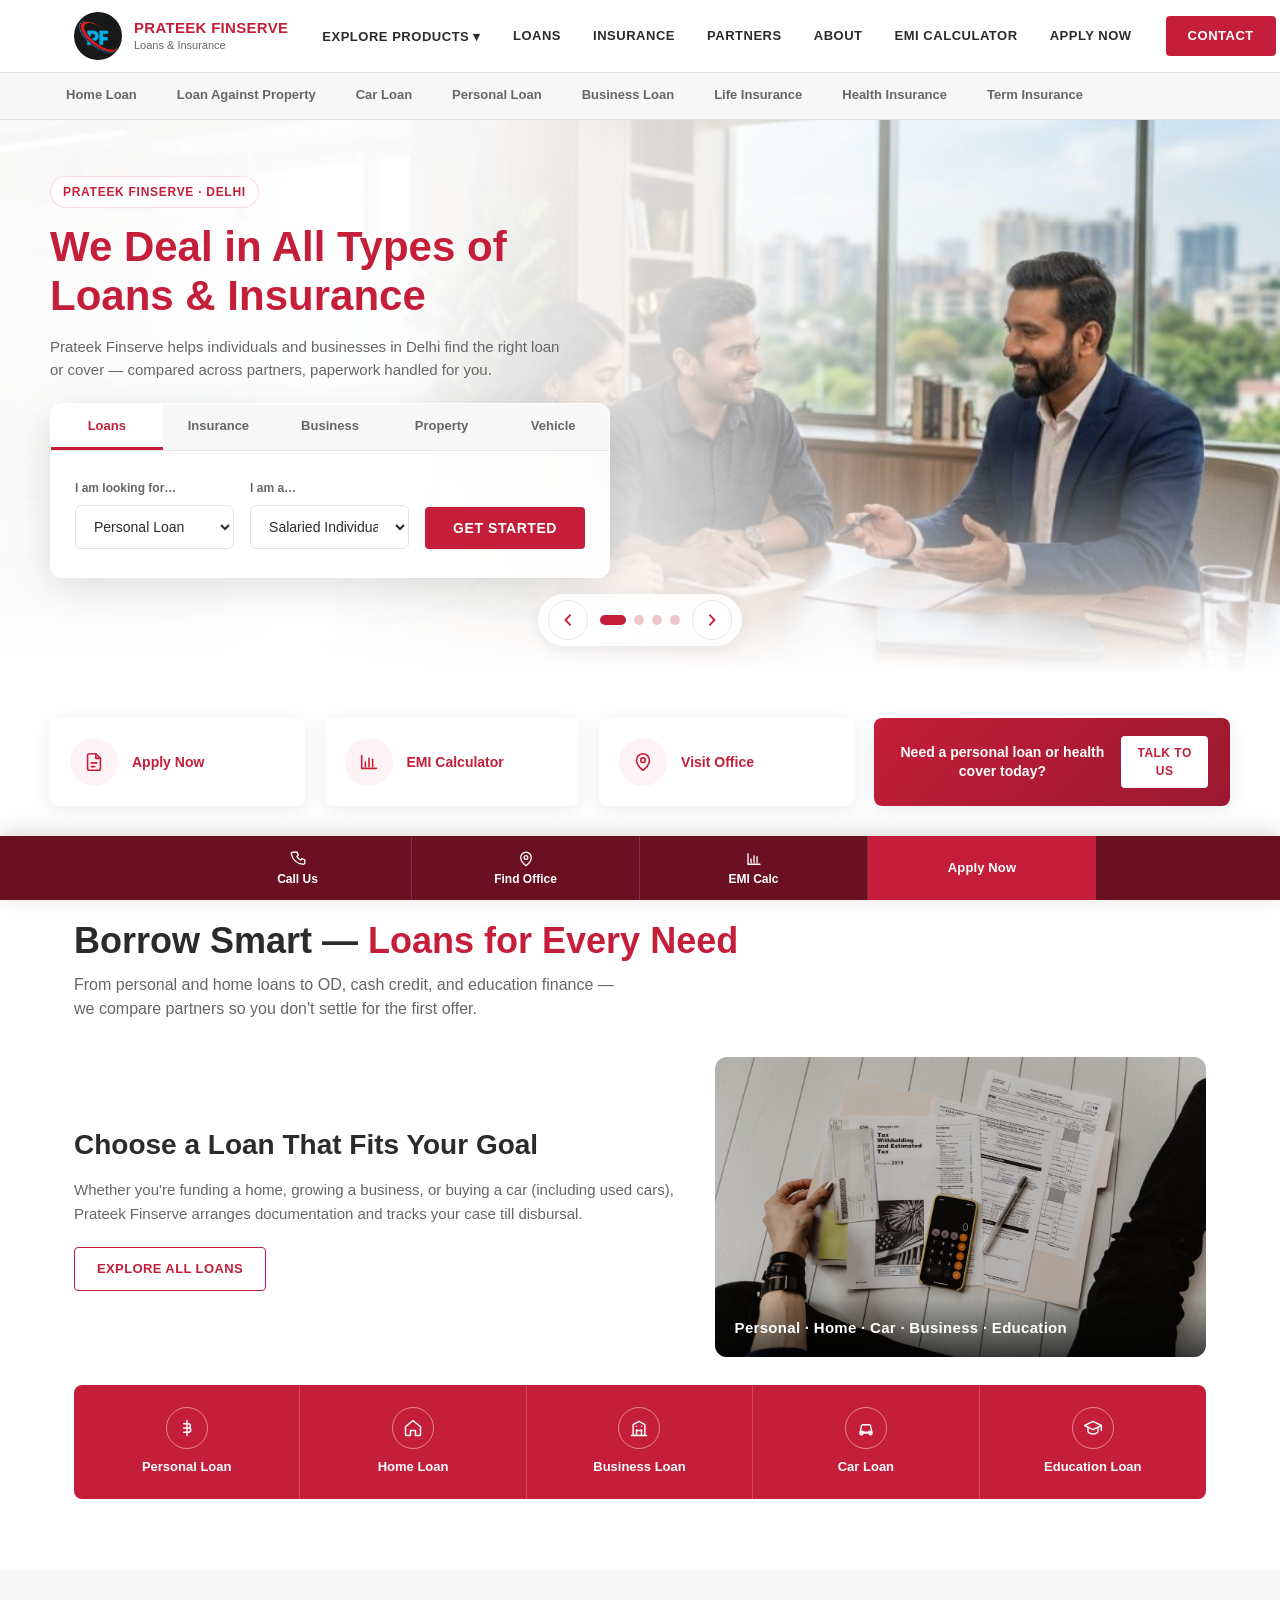
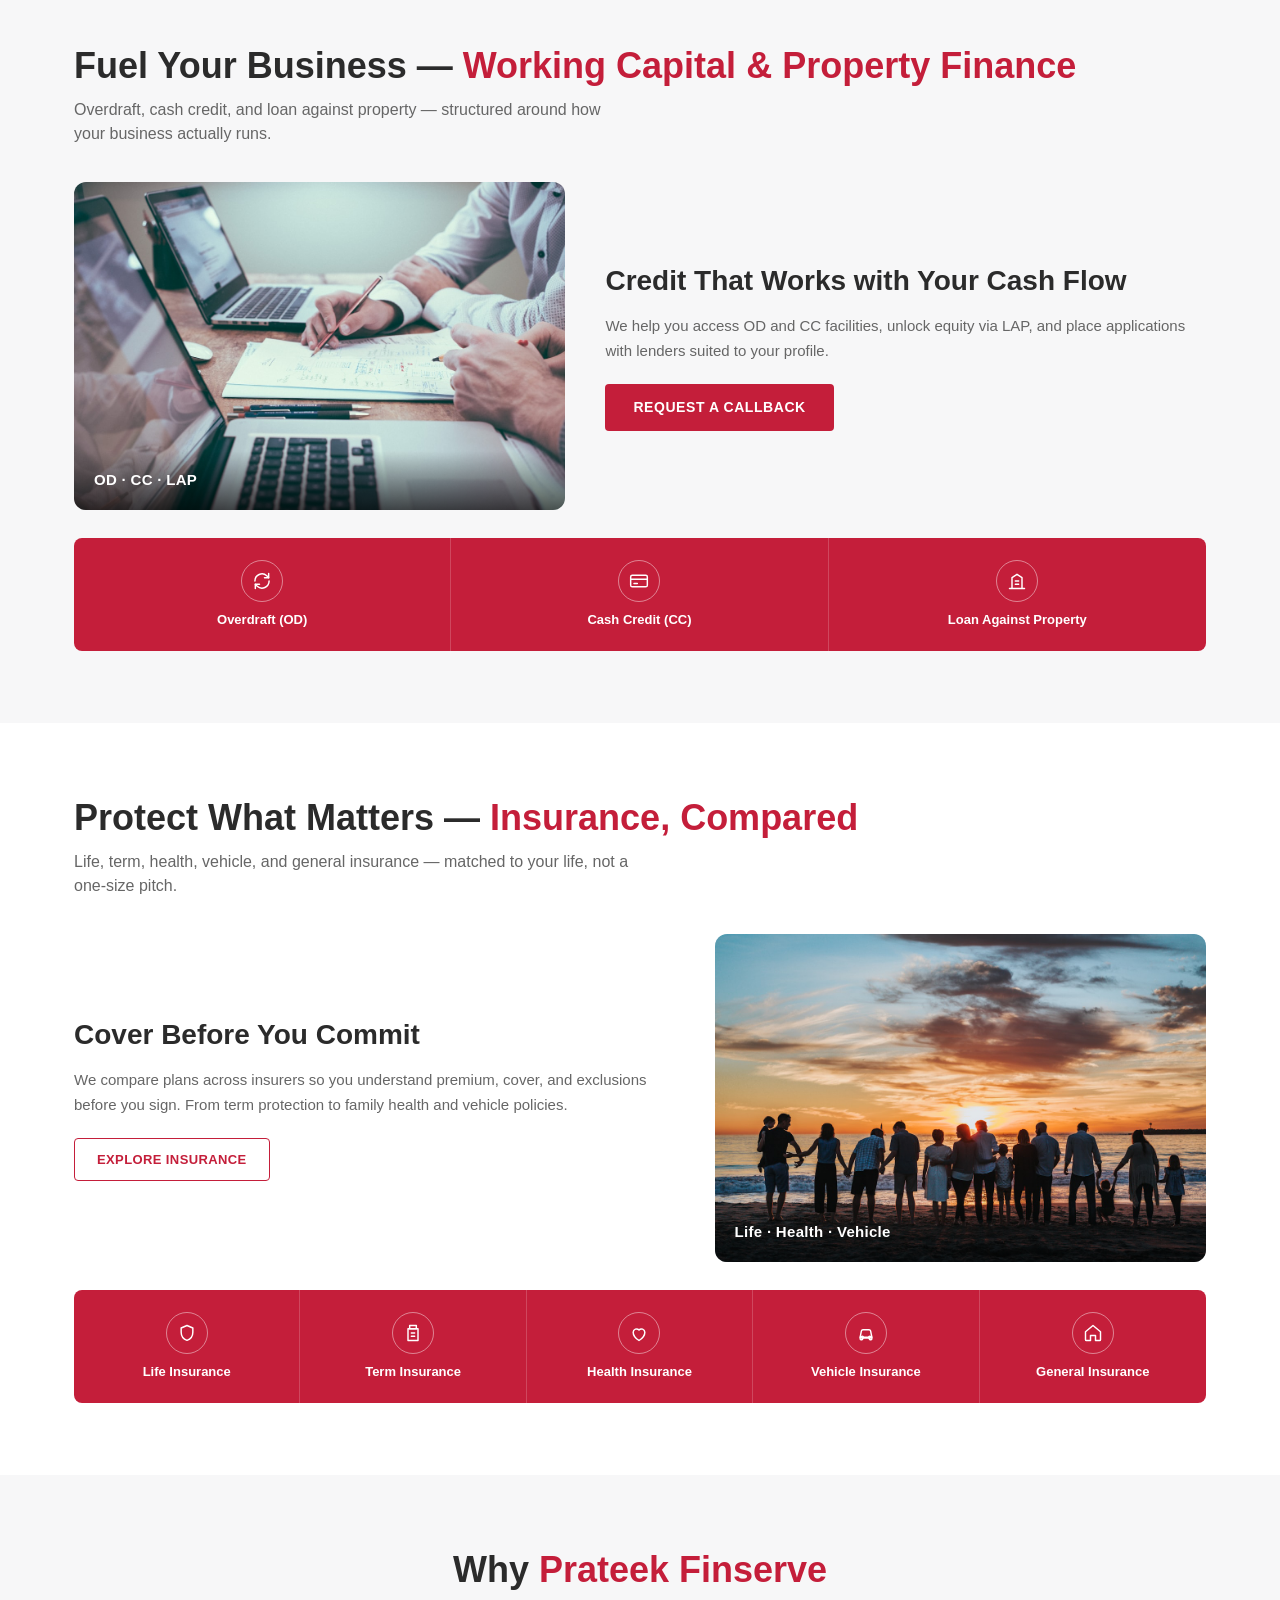
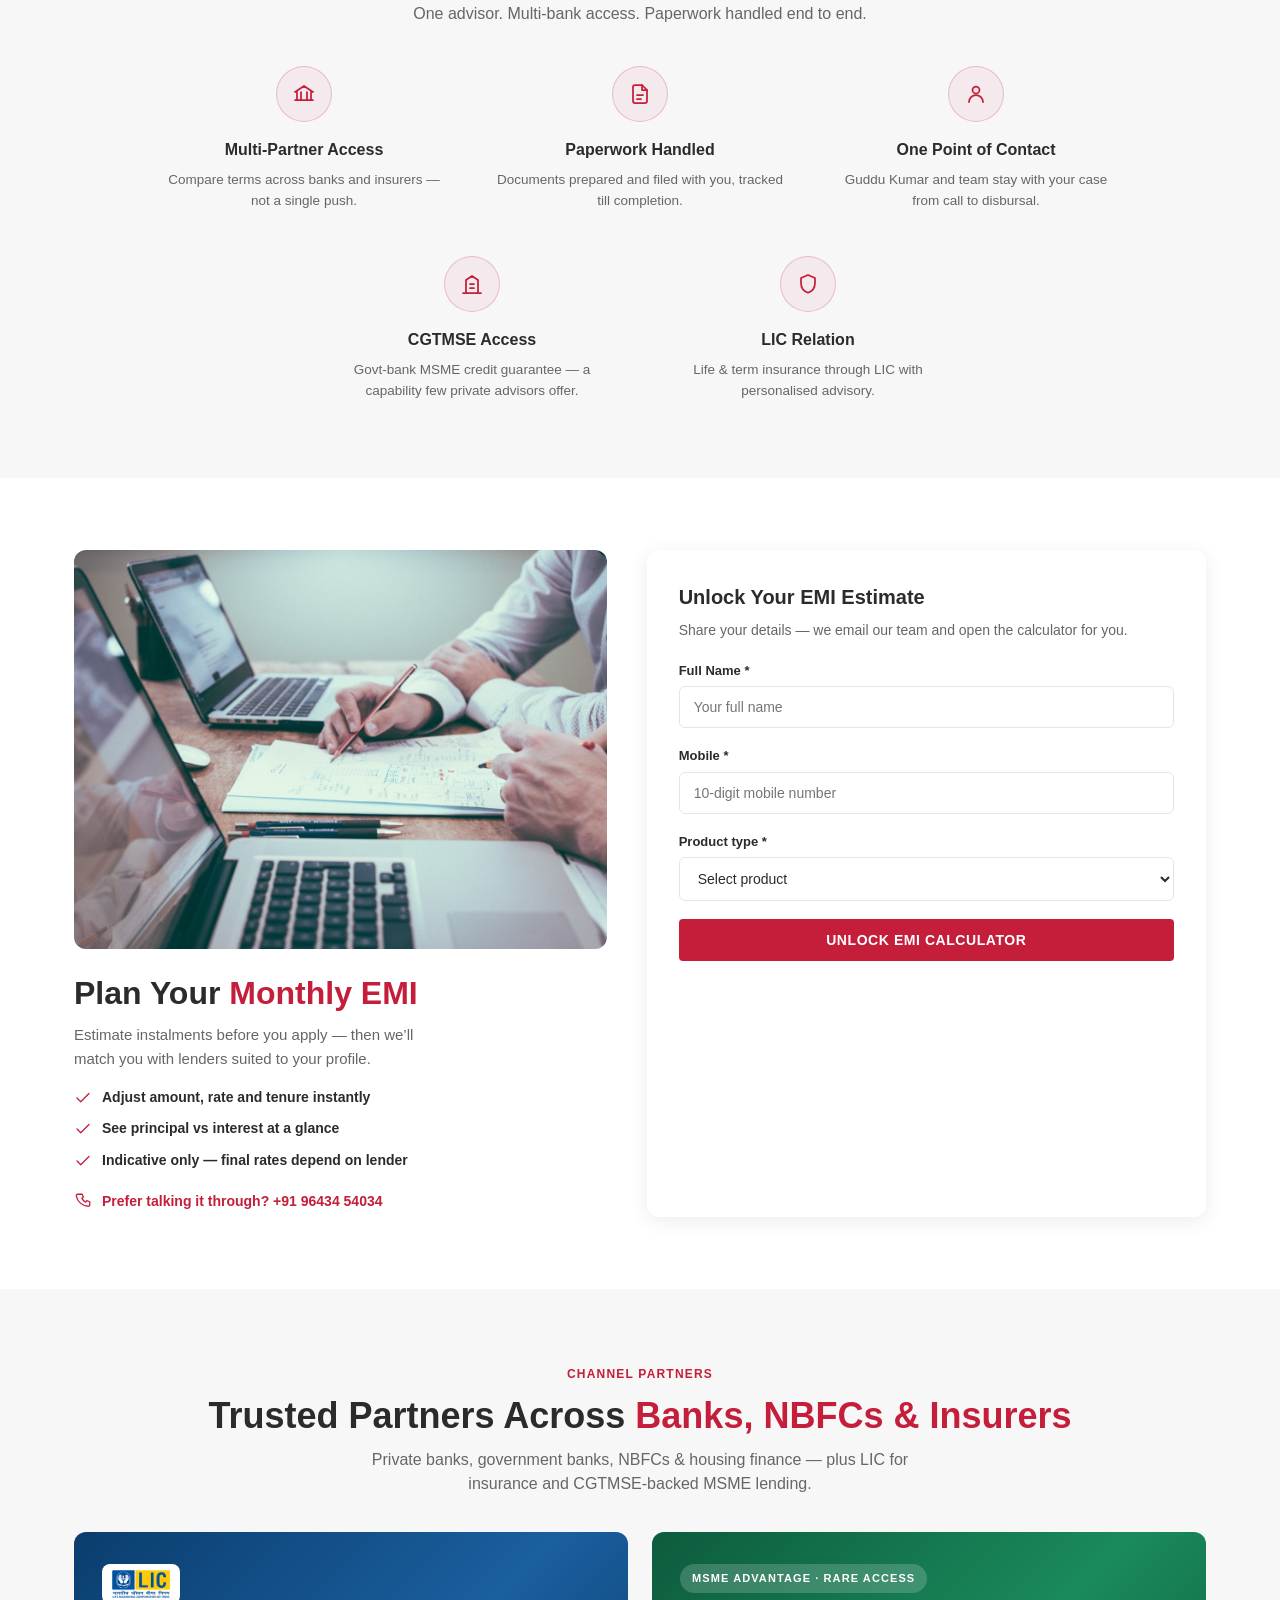
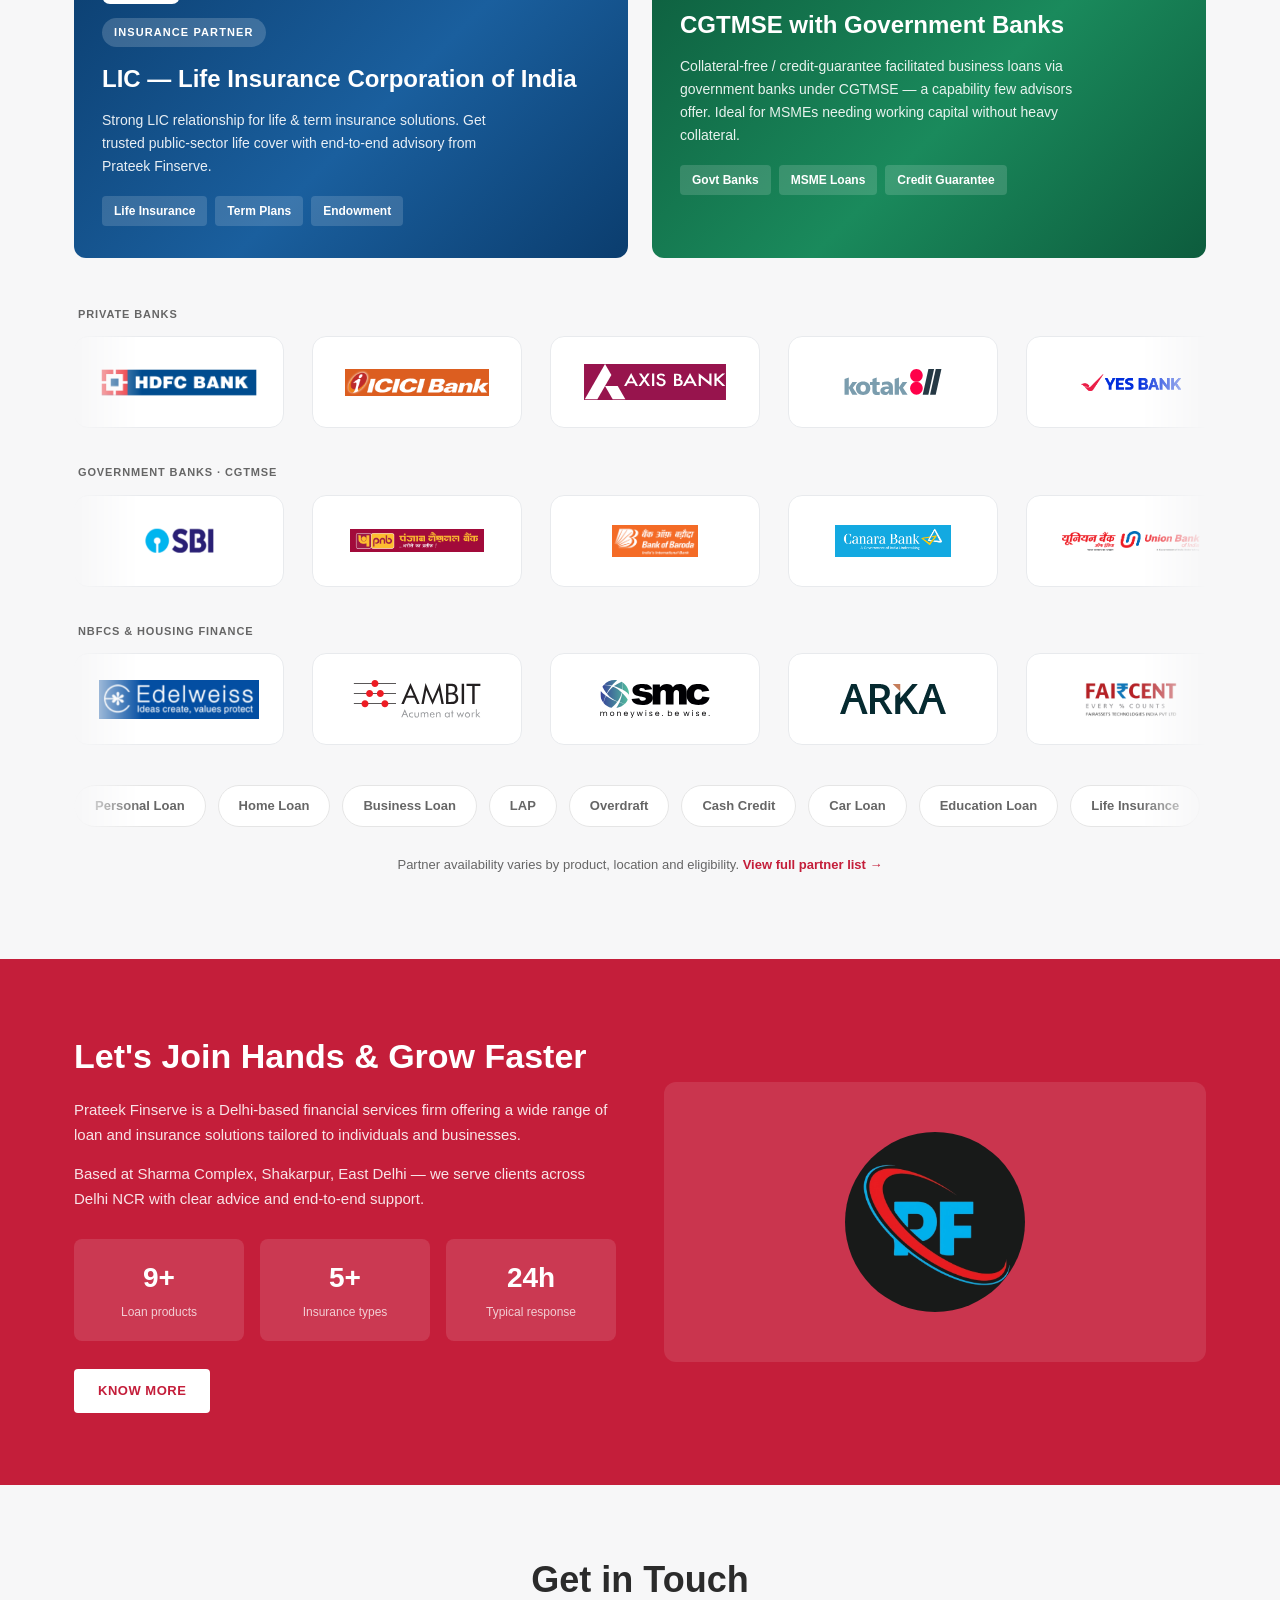
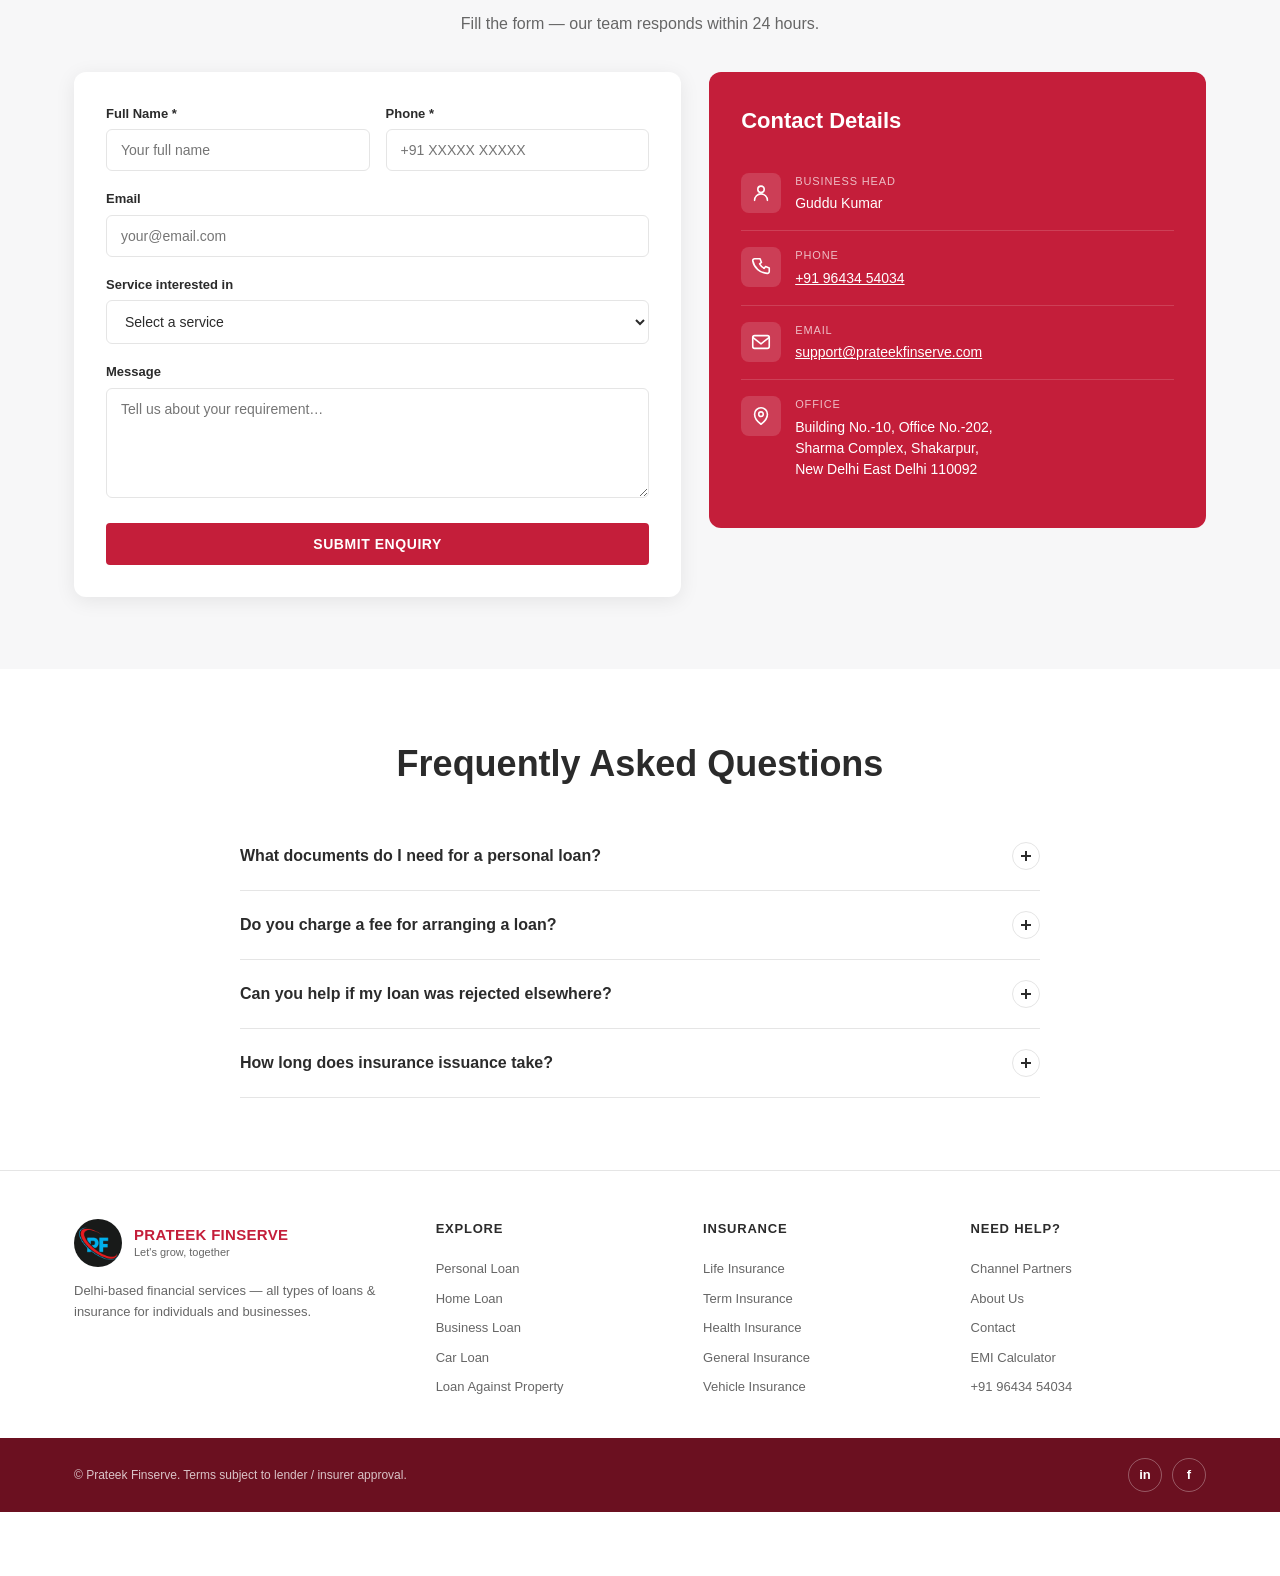
==== index.html @ 1685640f "Update HTML files to enhance SEO and user experience by replacing special characters with HTML entit" ====
<!DOCTYPE html>
<html lang="en">
<head>
  <meta charset="UTF-8">
  <meta name="viewport" content="width=device-width, initial-scale=1.0">
  <title>Prateek Finserve — Loans & Insurance | Delhi</title>
  <meta name="description" content="Prateek Finserve deals in all types of loans & insurance. Personal, business, home loans and life, health, term insurance in Delhi.">
  <meta name="robots" content="index, follow">
  <meta name="author" content="Prateek Finserve">
  <meta name="theme-color" content="#C41E3A">
  <link rel="canonical" href="https://www.prateekfinserve.com/">
  <link rel="icon" href="assets/favicon.ico" sizes="any">
  <link rel="icon" href="assets/favicon.svg" type="image/svg+xml">
  <link rel="icon" href="assets/favicon-32x32.png" type="image/png" sizes="32x32">
  <link rel="icon" href="assets/favicon-16x16.png" type="image/png" sizes="16x16">
  <link rel="apple-touch-icon" href="assets/apple-touch-icon.png">
  <link rel="manifest" href="site.webmanifest">
  <meta property="og:type" content="website">
  <meta property="og:site_name" content="Prateek Finserve">
  <meta property="og:title" content="Prateek Finserve — Loans & Insurance | Delhi">
  <meta property="og:description" content="Prateek Finserve deals in all types of loans & insurance. Personal, business, home loans and life, health, term insurance in Delhi.">
  <meta property="og:url" content="https://www.prateekfinserve.com/">
  <meta property="og:image" content="https://www.prateekfinserve.com/assets/images/og-image.jpg">
  <meta property="og:locale" content="en_IN">
  <meta name="twitter:card" content="summary_large_image">
  <meta name="twitter:title" content="Prateek Finserve — Loans & Insurance | Delhi">
  <meta name="twitter:description" content="Prateek Finserve deals in all types of loans & insurance. Personal, business, home loans and life, health, term insurance in Delhi.">
  <meta name="twitter:image" content="https://www.prateekfinserve.com/assets/images/og-image.jpg">
  <link rel="stylesheet" href="css/style.css">
  <link rel="stylesheet" href="css/icons.css">
</head>
<body>

<!-- Main header -->
<header class="header">
  <div class="container header-inner">
    <a href="index.html" class="logo">
      <img src="assets/logo.png" alt="Prateek Finserve">
      <div class="logo-text">
        <b>PRATEEK FINSERVE</b>
        <span>Loans &amp; Insurance</span>
      </div>
    </a>
    <ul class="nav-main">
      <li>
        <button type="button">Explore Products &#9662;</button>
        <div class="dropdown">
          <a href="loans.html">All Loans</a>
          <a href="insurance.html">All Insurance</a>
          <a href="loans.html#personal">Personal Loan</a>
          <a href="loans.html#home">Home Loan</a>
          <a href="insurance.html#health">Health Insurance</a>
        </div>
      </li>
      <li><a href="loans.html">Loans</a></li>
      <li><a href="insurance.html">Insurance</a></li>
      <li><a href="partners.html">Partners</a></li>
      <li><a href="about.html">About</a></li>
      <li><a href="index.html#calculator">EMI Calculator</a></li>
      <li><a href="contact.html">Apply Now</a></li>
    </ul>
    <div class="header-actions">
      <a href="contact.html" class="btn-login">Contact</a>
      <button class="menu-toggle" id="menuToggle" aria-label="Menu">&#9776;</button>
    </div>
  </div>
</header>

<!-- Sub navigation -->
<nav class="sub-nav">
  <div class="container sub-nav-inner">
    <a href="loans.html#home">Home Loan</a>
    <a href="loans.html#lap">Loan Against Property</a>
    <a href="loans.html#car">Car Loan</a>
    <a href="loans.html#personal">Personal Loan</a>
    <a href="loans.html#business">Business Loan</a>
    <a href="insurance.html#life">Life Insurance</a>
    <a href="insurance.html#health">Health Insurance</a>
    <a href="insurance.html#term">Term Insurance</a>
  </div>
</nav>

<!-- Mobile nav -->
<div class="mobile-nav" id="mobileNav">
  <div class="mobile-nav-panel">
    <button class="mobile-nav-close" id="mobileNavClose" aria-label="Close">&times;</button>
    <ul class="mobile-nav-links">
      <li><a href="index.html">Home</a></li>
      <li><a href="loans.html">Loans</a></li>
      <li><a href="insurance.html">Insurance</a></li>
      <li><a href="about.html">About Us</a></li>
      <li><a href="partners.html">Partners</a></li>
      <li><a href="contact.html">Contact / Apply</a></li>
      <li><a href="index.html#calculator">EMI Calculator</a></li>
    </ul>
  </div>
</div>

<!-- Hero banner slider -->
<section class="hero" id="heroBanner" data-theme="default" aria-roledescription="carousel" aria-label="Highlights">
  <div class="hero-slider" id="heroSlider">
    <div class="hero-slides">
      <!-- 1: Current / general -->
      <div class="hero-slide is-active" data-theme="default" role="group" aria-roledescription="slide" aria-label="1 of 4">
        <div class="hero-slide-media" aria-hidden="true">
          <img src="assets/images/hero-general.jpg" alt="" width="1600" height="900" fetchpriority="high">
        </div>
        <div class="container hero-slide-content">
          <div class="hero-slide-copy">
            <p class="hero-eyebrow">Prateek Finserve · Delhi</p>
            <h1>We Deal in All Types of Loans &amp; Insurance</h1>
            <p class="hero-sub">Prateek Finserve helps individuals and businesses in Delhi find the right loan or cover — compared across partners, paperwork handled for you.</p>

            <div class="finder">
              <div class="finder-tabs" id="finderTabs">
                <button type="button" class="finder-tab active" data-cat="loans">Loans</button>
                <button type="button" class="finder-tab" data-cat="insurance">Insurance</button>
                <button type="button" class="finder-tab" data-cat="business">Business</button>
                <button type="button" class="finder-tab" data-cat="property">Property</button>
                <button type="button" class="finder-tab" data-cat="vehicle">Vehicle</button>
              </div>
              <div class="finder-body">
                <form class="finder-fields" id="finderForm" action="contact.html" method="get">
                  <div class="finder-field">
                    <label for="lookingFor">I am looking for…</label>
                    <select id="lookingFor" name="looking">
                      <option value="personal">Personal Loan</option>
                      <option value="home">Home Loan</option>
                      <option value="business">Business Loan</option>
                      <option value="lap">Loan Against Property</option>
                      <option value="od">Overdraft (OD)</option>
                      <option value="cc">Cash Credit (CC)</option>
                      <option value="car">Car / Used Car Loan</option>
                      <option value="education">Education Loan</option>
                      <option value="vehicle">Vehicle Loan</option>
                    </select>
                  </div>
                  <div class="finder-field">
                    <label for="iAm">I am a…</label>
                    <select id="iAm" name="segment">
                      <option value="personal">Salaried Individual</option>
                      <option value="self">Self-Employed</option>
                      <option value="business">Business Owner</option>
                      <option value="student">Student</option>
                    </select>
                  </div>
                  <button type="submit" class="btn-maroon">Get Started</button>
                </form>
              </div>
            </div>
          </div>
        </div>
      </div>

      <!-- 2: MSME -->
      <div class="hero-slide" data-theme="msme" role="group" aria-roledescription="slide" aria-label="2 of 4" hidden>
        <div class="hero-slide-media" aria-hidden="true">
          <img src="assets/images/hero-msme.jpg" alt="" width="1600" height="900" loading="lazy">
        </div>
        <div class="container hero-slide-content">
          <div class="hero-slide-copy">
            <p class="hero-eyebrow">Business finance</p>
            <h1>MSME Loans Built for Growing Businesses</h1>
            <p class="hero-sub">Working capital, term loans, OD &amp; CC for micro, small and medium enterprises — matched to lenders who understand your cash flow and sector.</p>
            <ul class="hero-points">
              <li>Working capital &amp; term finance</li>
              <li>Paperwork &amp; bank follow-ups handled</li>
              <li>Partners across banks &amp; NBFCs</li>
            </ul>
            <div class="hero-actions">
              <a href="loans.html#business" class="btn-maroon">Explore MSME Loans</a>
              <a href="contact.html?looking=business" class="btn-outline-maroon">Request Callback</a>
            </div>
          </div>
        </div>
      </div>

      <!-- 3: CGTMSE -->
      <div class="hero-slide" data-theme="cgtmse" role="group" aria-roledescription="slide" aria-label="3 of 4" hidden>
        <div class="hero-slide-media" aria-hidden="true">
          <img src="assets/images/hero-cgtmse.jpg" alt="" width="1600" height="900" loading="lazy">
        </div>
        <div class="container hero-slide-content">
          <div class="hero-slide-copy">
            <p class="hero-eyebrow">MSME advantage · Rare access</p>
            <h1>CGTMSE with Government Banks</h1>
            <p class="hero-sub">Collateral-light / credit-guarantee facilitated business loans via PSU banks under CGTMSE — ideal when your MSME needs capital without heavy collateral.</p>
            <ul class="hero-points">
              <li>Credit guarantee support for eligible MSMEs</li>
              <li>Access via government / public sector banks</li>
              <li>End-to-end case handling by our team</li>
            </ul>
            <div class="hero-actions">
              <a href="index.html#partners" class="btn-maroon">See Govt Bank Partners</a>
              <a href="contact.html?looking=business&amp;segment=business" class="btn-outline-maroon">Check Eligibility</a>
            </div>
          </div>
        </div>
      </div>

      <!-- 4: LIC -->
      <div class="hero-slide" data-theme="lic" role="group" aria-roledescription="slide" aria-label="4 of 4" hidden>
        <div class="hero-slide-media" aria-hidden="true">
          <img src="assets/images/hero-lic.jpg" alt="" width="1600" height="900" loading="lazy">
        </div>
        <div class="container hero-slide-content">
          <div class="hero-slide-copy">
            <p class="hero-eyebrow">Insurance partner</p>
            <h1>LIC Life &amp; Term Cover You Can Trust</h1>
            <p class="hero-sub">Strong LIC relationship for life insurance, term plans and endowment — public-sector assurance with clear advisory from Prateek Finserve.</p>
            <ul class="hero-points">
              <li>Life &amp; term insurance</li>
              <li>Endowment &amp; long-term savings plans</li>
              <li>Guided proposal to policy issuance</li>
            </ul>
            <div class="hero-actions">
              <a href="insurance.html#life" class="btn-maroon">Explore LIC Plans</a>
              <a href="contact.html?looking=life" class="btn-outline-maroon">Talk to an Advisor</a>
            </div>
          </div>
        </div>
      </div>
    </div>

    <div class="hero-slider-controls">
      <button type="button" class="hero-arrow" id="heroPrev" aria-label="Previous slide">
        <svg width="14" height="14" viewBox="0 0 14 14" aria-hidden="true" focusable="false"><path d="M9.2 2.2 4.4 7l4.8 4.8" fill="none" stroke="currentColor" stroke-width="1.8" stroke-linecap="round" stroke-linejoin="round"/></svg>
      </button>
      <div class="hero-dots" id="heroDots" role="tablist" aria-label="Banner slides"></div>
      <button type="button" class="hero-arrow" id="heroNext" aria-label="Next slide">
        <svg width="14" height="14" viewBox="0 0 14 14" aria-hidden="true" focusable="false"><path d="M4.8 2.2 9.6 7l-4.8 4.8" fill="none" stroke="currentColor" stroke-width="1.8" stroke-linecap="round" stroke-linejoin="round"/></svg>
      </button>
    </div>
  </div>

  <div class="container hero-inner">
    <!-- Quick links row -->
    <div class="quick-row">
      <a href="contact.html" class="quick-item">
        <div class="quick-icon"><svg class="ico" viewBox="0 0 24 24" fill="none" stroke="currentColor" stroke-width="1.75" stroke-linecap="round" stroke-linejoin="round" aria-hidden="true"><path d="M14 3H7a2 2 0 0 0-2 2v14a2 2 0 0 0 2 2h10a2 2 0 0 0 2-2V8l-5-5Z"/><path d="M14 3v5h5M9 13h6M9 17h4"/></svg></div>
        <span>Apply Now</span>
      </a>
      <a href="index.html#calculator" class="quick-item">
        <div class="quick-icon"><svg class="ico" viewBox="0 0 24 24" fill="none" stroke="currentColor" stroke-width="1.75" stroke-linecap="round" stroke-linejoin="round" aria-hidden="true"><path d="M4 19V5M4 19h16"/><path d="M8 17v-5M12 17V8M16 17v-8"/></svg></div>
        <span>EMI Calculator</span>
      </a>
      <a href="contact.html" class="quick-item">
        <div class="quick-icon"><svg class="ico" viewBox="0 0 24 24" fill="none" stroke="currentColor" stroke-width="1.75" stroke-linecap="round" stroke-linejoin="round" aria-hidden="true"><path d="M12 21s-7-5.2-7-11a7 7 0 1 1 14 0c0 5.8-7 11-7 11Z"/><circle cx="12" cy="10" r="2.5"/></svg></div>
        <span>Visit Office</span>
      </a>
      <div class="quick-promo">
        <p>Need a personal loan or health cover today?</p>
        <a href="contact.html" class="btn-white">Talk to Us</a>
      </div>
    </div>
  </div>
</section>

<!-- Loans modular section -->
<section class="section" id="loans">
  <div class="container">
    <div class="section-head">
      <h2>Borrow Smart — <em>Loans for Every Need</em></h2>
      <p>From personal and home loans to OD, cash credit, and education finance — we compare partners so you don't settle for the first offer.</p>
    </div>
    <div class="product-block">
      <div class="product-copy">
        <h3>Choose a Loan That Fits Your Goal</h3>
        <p>Whether you're funding a home, growing a business, or buying a car (including used cars), Prateek Finserve arranges documentation and tracks your case till disbursal.</p>
        <a href="loans.html" class="btn-outline-maroon">Explore All Loans</a>
      </div>
      <div class="product-visual">
        <img src="assets/images/loan-goals.jpg" alt="Financial planning for personal, home, car, business and education loans" width="600" height="400" loading="lazy">
        <div class="product-visual-caption">Personal · Home · Car · Business · Education</div>
      </div>
    </div>
    <div class="cta-bar five">
      <a href="loans.html#personal">
        <span class="cta-icon" aria-hidden="true">
          <svg viewBox="0 0 24 24" fill="none" stroke="currentColor" stroke-width="1.75" stroke-linecap="round" stroke-linejoin="round"><path d="M12 3v18M8 7h5.5a2.5 2.5 0 0 1 0 5H8m0 0h6a2.5 2.5 0 0 1 0 5H8"/></svg>
        </span>
        Personal Loan
      </a>
      <a href="loans.html#home">
        <span class="cta-icon" aria-hidden="true">
          <svg viewBox="0 0 24 24" fill="none" stroke="currentColor" stroke-width="1.75" stroke-linecap="round" stroke-linejoin="round"><path d="M3 10.5 12 3l9 7.5V20a1 1 0 0 1-1 1h-5v-6H9v6H4a1 1 0 0 1-1-1v-9.5Z"/></svg>
        </span>
        Home Loan
      </a>
      <a href="loans.html#business">
        <span class="cta-icon" aria-hidden="true">
          <svg viewBox="0 0 24 24" fill="none" stroke="currentColor" stroke-width="1.75" stroke-linecap="round" stroke-linejoin="round"><path d="M3 21h18M5 21V8l7-4 7 4v13M9 21v-6h6v6M9 10h.01M15 10h.01M9 14h.01M15 14h.01"/></svg>
        </span>
        Business Loan
      </a>
      <a href="loans.html#car">
        <span class="cta-icon" aria-hidden="true">
          <svg viewBox="0 0 24 24" fill="none" stroke="currentColor" stroke-width="1.75" stroke-linecap="round" stroke-linejoin="round"><path d="M5 17h14v2a1 1 0 0 1-1 1h-1a1 1 0 0 1-1-1v-1H8v1a1 1 0 0 1-1 1H6a1 1 0 0 1-1-1v-2Z"/><path d="M5 17 6.5 9.5A2 2 0 0 1 8.4 8h7.2a2 2 0 0 1 1.9 1.5L19 17"/><circle cx="7.5" cy="17" r="1.25"/><circle cx="16.5" cy="17" r="1.25"/></svg>
        </span>
        Car Loan
      </a>
      <a href="loans.html#education">
        <span class="cta-icon" aria-hidden="true">
          <svg viewBox="0 0 24 24" fill="none" stroke="currentColor" stroke-width="1.75" stroke-linecap="round" stroke-linejoin="round"><path d="m12 4 10 5-10 5L2 9l10-5Z"/><path d="M6 11.5V16c0 1.5 2.7 3 6 3s6-1.5 6-3v-4.5"/><path d="M22 9v6"/></svg>
        </span>
        Education Loan
      </a>
    </div>
  </div>
</section>

<!-- Business / working capital -->
<section class="section section-alt" id="business-finance">
  <div class="container">
    <div class="section-head">
      <h2>Fuel Your Business — <em>Working Capital &amp; Property Finance</em></h2>
      <p>Overdraft, cash credit, and loan against property — structured around how your business actually runs.</p>
    </div>
    <div class="product-block reverse">
      <div class="product-copy">
        <h3>Credit That Works with Your Cash Flow</h3>
        <p>We help you access OD and CC facilities, unlock equity via LAP, and place applications with lenders suited to your profile.</p>
        <a href="contact.html" class="btn-maroon">Request a Callback</a>
      </div>
      <div class="product-visual">
        <img src="assets/images/business-credit.jpg" alt="Business planning for OD, CC and loan against property" width="600" height="400" loading="lazy">
        <div class="product-visual-caption">OD · CC · LAP</div>
      </div>
    </div>
    <div class="cta-bar three">
      <a href="loans.html#od">
        <span class="cta-icon" aria-hidden="true">
          <svg viewBox="0 0 24 24" fill="none" stroke="currentColor" stroke-width="1.75" stroke-linecap="round" stroke-linejoin="round"><path d="M3.5 12a8.5 8.5 0 0 1 14.2-6.3L20 8"/><path d="M20 3v5h-5"/><path d="M20.5 12a8.5 8.5 0 0 1-14.2 6.3L4 16"/><path d="M4 21v-5h5"/></svg>
        </span>
        Overdraft (OD)
      </a>
      <a href="loans.html#cc">
        <span class="cta-icon" aria-hidden="true">
          <svg viewBox="0 0 24 24" fill="none" stroke="currentColor" stroke-width="1.75" stroke-linecap="round" stroke-linejoin="round"><rect x="2" y="5" width="20" height="14" rx="2"/><path d="M2 10h20M6 15h4"/></svg>
        </span>
        Cash Credit (CC)
      </a>
      <a href="loans.html#lap">
        <span class="cta-icon" aria-hidden="true">
          <svg viewBox="0 0 24 24" fill="none" stroke="currentColor" stroke-width="1.75" stroke-linecap="round" stroke-linejoin="round"><path d="M3 21h18M6 21V8l6-4 6 4v13M10 12h4M10 16h4"/></svg>
        </span>
        Loan Against Property
      </a>
    </div>
  </div>
</section>

<!-- Insurance modular section -->
<section class="section" id="insurance">
  <div class="container">
    <div class="section-head">
      <h2>Protect What Matters — <em>Insurance, Compared</em></h2>
      <p>Life, term, health, vehicle, and general insurance — matched to your life, not a one-size pitch.</p>
    </div>
    <div class="product-block">
      <div class="product-copy">
        <h3>Cover Before You Commit</h3>
        <p>We compare plans across insurers so you understand premium, cover, and exclusions before you sign. From term protection to family health and vehicle policies.</p>
        <a href="insurance.html" class="btn-outline-maroon">Explore Insurance</a>
      </div>
      <div class="product-visual">
        <img src="assets/images/insurance-cover.jpg" alt="Family protected with life and health insurance" width="600" height="400" loading="lazy">
        <div class="product-visual-caption">Life · Health · Vehicle</div>
      </div>
    </div>
    <div class="cta-bar five">
      <a href="insurance.html#life">
        <span class="cta-icon" aria-hidden="true">
          <svg viewBox="0 0 24 24" fill="none" stroke="currentColor" stroke-width="1.75" stroke-linecap="round" stroke-linejoin="round"><path d="M12 3 5 6v5c0 5 3.2 8.4 7 9.8 3.8-1.4 7-4.8 7-9.8V6l-7-3Z"/></svg>
        </span>
        Life Insurance
      </a>
      <a href="insurance.html#term">
        <span class="cta-icon" aria-hidden="true">
          <svg viewBox="0 0 24 24" fill="none" stroke="currentColor" stroke-width="1.75" stroke-linecap="round" stroke-linejoin="round"><path d="M8 3h8v4H8V3Z"/><path d="M6 7h12v14H6V7Z"/><path d="M10 12h4M10 16h4"/></svg>
        </span>
        Term Insurance
      </a>
      <a href="insurance.html#health">
        <span class="cta-icon" aria-hidden="true">
          <svg viewBox="0 0 24 24" fill="none" stroke="currentColor" stroke-width="1.75" stroke-linecap="round" stroke-linejoin="round"><path d="M12 21s-7-4.4-7-10a4 4 0 0 1 7-2.5A4 4 0 0 1 19 11c0 5.6-7 10-7 10Z"/></svg>
        </span>
        Health Insurance
      </a>
      <a href="insurance.html#vehicle">
        <span class="cta-icon" aria-hidden="true">
          <svg viewBox="0 0 24 24" fill="none" stroke="currentColor" stroke-width="1.75" stroke-linecap="round" stroke-linejoin="round"><path d="M5 17h14v2a1 1 0 0 1-1 1h-1a1 1 0 0 1-1-1v-1H8v1a1 1 0 0 1-1 1H6a1 1 0 0 1-1-1v-2Z"/><path d="M5 17 6.5 9.5A2 2 0 0 1 8.4 8h7.2a2 2 0 0 1 1.9 1.5L19 17"/><circle cx="7.5" cy="17" r="1.25"/><circle cx="16.5" cy="17" r="1.25"/></svg>
        </span>
        Vehicle Insurance
      </a>
      <a href="insurance.html#general">
        <span class="cta-icon" aria-hidden="true">
          <svg viewBox="0 0 24 24" fill="none" stroke="currentColor" stroke-width="1.75" stroke-linecap="round" stroke-linejoin="round"><path d="M3 10.5 12 3l9 7.5V20a1 1 0 0 1-1 1h-5v-6H9v6H4a1 1 0 0 1-1-1v-9.5Z"/></svg>
        </span>
        General Insurance
      </a>
    </div>
  </div>
</section>

<!-- Why us -->
<section class="section section-alt" id="why-us">
  <div class="container">
    <div class="section-head center">
      <h2>Why <em>Prateek Finserve</em></h2>
      <p>One advisor. Multi-bank access. Paperwork handled end to end.</p>
    </div>
    <div class="why-grid">
      <article class="why-item">
        <div class="why-icon" aria-hidden="true">
          <svg class="ico" viewBox="0 0 24 24" fill="none" stroke="currentColor" stroke-width="1.75" stroke-linecap="round" stroke-linejoin="round"><path d="M3 10 12 4l9 6M5 10v8M9 10v8M15 10v8M19 10v8M3 18h18"/></svg>
        </div>
        <h3>Multi-Partner Access</h3>
        <p>Compare terms across banks and insurers — not a single push.</p>
      </article>
      <article class="why-item">
        <div class="why-icon" aria-hidden="true">
          <svg class="ico" viewBox="0 0 24 24" fill="none" stroke="currentColor" stroke-width="1.75" stroke-linecap="round" stroke-linejoin="round"><path d="M14 3H7a2 2 0 0 0-2 2v14a2 2 0 0 0 2 2h10a2 2 0 0 0 2-2V8l-5-5Z"/><path d="M14 3v5h5M9 13h6M9 17h4"/></svg>
        </div>
        <h3>Paperwork Handled</h3>
        <p>Documents prepared and filed with you, tracked till completion.</p>
      </article>
      <article class="why-item">
        <div class="why-icon" aria-hidden="true">
          <svg class="ico" viewBox="0 0 24 24" fill="none" stroke="currentColor" stroke-width="1.75" stroke-linecap="round" stroke-linejoin="round"><circle cx="12" cy="8" r="3.5"/><path d="M5 20a7 7 0 0 1 14 0"/></svg>
        </div>
        <h3>One Point of Contact</h3>
        <p>Guddu Kumar and team stay with your case from call to disbursal.</p>
      </article>
      <article class="why-item">
        <div class="why-icon" aria-hidden="true">
          <svg class="ico" viewBox="0 0 24 24" fill="none" stroke="currentColor" stroke-width="1.75" stroke-linecap="round" stroke-linejoin="round"><path d="M3 21h18M6 21V8l6-4 6 4v13M10 12h4M10 16h4"/></svg>
        </div>
        <h3>CGTMSE Access</h3>
        <p>Govt-bank MSME credit guarantee — a capability few private advisors offer.</p>
      </article>
      <article class="why-item">
        <div class="why-icon" aria-hidden="true">
          <svg class="ico" viewBox="0 0 24 24" fill="none" stroke="currentColor" stroke-width="1.75" stroke-linecap="round" stroke-linejoin="round"><path d="M12 3 5 6v5c0 5 3.2 8.4 7 9.8 3.8-1.4 7-4.8 7-9.8V6l-7-3Z"/></svg>
        </div>
        <h3>LIC Relation</h3>
        <p>Life &amp; term insurance through LIC with personalised advisory.</p>
      </article>
    </div>
  </div>
</section>

<!-- EMI Calculator — unlock after lead form -->
<section class="section" id="calculator">
  <div class="container">
    <div class="emi-layout">
      <aside class="emi-aside">
        <div class="emi-aside-media">
          <img src="assets/images/emi-planning.jpg" alt="Planning loan EMI and monthly budget" width="700" height="520" loading="lazy">
        </div>
        <div class="emi-aside-copy">
          <h2>Plan Your <em>Monthly EMI</em></h2>
          <p>Estimate instalments before you apply — then we’ll match you with lenders suited to your profile.</p>
          <ul class="emi-points">
            <li>
              <svg class="ico" viewBox="0 0 24 24" fill="none" stroke="currentColor" stroke-width="1.75" stroke-linecap="round" stroke-linejoin="round" aria-hidden="true"><path d="M20 6 9 17l-5-5"/></svg>
              Adjust amount, rate and tenure instantly
            </li>
            <li>
              <svg class="ico" viewBox="0 0 24 24" fill="none" stroke="currentColor" stroke-width="1.75" stroke-linecap="round" stroke-linejoin="round" aria-hidden="true"><path d="M20 6 9 17l-5-5"/></svg>
              See principal vs interest at a glance
            </li>
            <li>
              <svg class="ico" viewBox="0 0 24 24" fill="none" stroke="currentColor" stroke-width="1.75" stroke-linecap="round" stroke-linejoin="round" aria-hidden="true"><path d="M20 6 9 17l-5-5"/></svg>
              Indicative only — final rates depend on lender
            </li>
          </ul>
          <a href="tel:+919643454034" class="emi-aside-call">
            <svg class="ico" viewBox="0 0 24 24" fill="none" stroke="currentColor" stroke-width="1.75" stroke-linecap="round" stroke-linejoin="round" aria-hidden="true"><path d="M7 3h4l1.5 4-2 1.5a12 12 0 0 0 5 5L17 11.5 21 13v4a2 2 0 0 1-2.2 2A17 17 0 0 1 3 5.2 2 2 0 0 1 5 3Z"/></svg>
            Prefer talking it through? +91 96434 54034
          </a>
        </div>
      </aside>

      <div class="emi-panel">
        <div class="emi-gate" id="emiGate">
          <form class="form-card emi-lead-form" id="emiLeadForm" novalidate>
            <h3>Unlock Your EMI Estimate</h3>
            <p class="emi-gate-note">Share your details — we email our team and open the calculator for you.</p>
            <div class="form-success" id="emiLeadSuccess">Thanks! Opening your EMI calculator…</div>
            <div class="form-error" id="emiLeadError" hidden>Something went wrong. Please try again or call +91 96434 54034.</div>
            <div class="form-group">
              <label for="emiName">Full Name *</label>
              <input type="text" id="emiName" name="name" required autocomplete="name" placeholder="Your full name">
            </div>
            <div class="form-group">
              <label for="emiMobile">Mobile *</label>
              <input type="tel" id="emiMobile" name="mobile" required autocomplete="tel" inputmode="tel" pattern="[0-9+\s\-]{10,15}" placeholder="10-digit mobile number">
            </div>
            <div class="form-group">
              <label for="emiProduct">Product type *</label>
              <select id="emiProduct" name="product" required>
                <option value="">Select product</option>
                <option value="Personal Loan" data-rate="10.5">Personal Loan</option>
                <option value="Home Loan" data-rate="8.5">Home Loan</option>
                <option value="Car Loan" data-rate="9">Car Loan</option>
                <option value="Loan Against Property" data-rate="9.5">Loan Against Property</option>
                <option value="Business Loan" data-rate="12">Business Loan</option>
                <option value="Education Loan" data-rate="10.5">Education Loan</option>
                <option value="Overdraft (OD)" data-rate="12">Overdraft (OD)</option>
                <option value="Cash Credit (CC)" data-rate="12">Cash Credit (CC)</option>
                <option value="Life Insurance">Life Insurance</option>
                <option value="Term Insurance">Term Insurance</option>
                <option value="Health Insurance">Health Insurance</option>
              </select>
            </div>
            <button type="submit" class="btn-maroon" id="emiLeadSubmit" style="width:100%;">Unlock EMI Calculator</button>
          </form>
        </div>

        <div class="calc-wrap" id="emiCalcPanel" hidden>
          <div class="calc-tabs" id="calcTabs">
            <button type="button" class="calc-tab active" data-rate="10.5" data-product="Personal Loan">Personal Loan</button>
            <button type="button" class="calc-tab" data-rate="8.5" data-product="Home Loan">Home Loan</button>
            <button type="button" class="calc-tab" data-rate="9" data-product="Car Loan">Car Loan</button>
            <button type="button" class="calc-tab" data-rate="9.5" data-product="Loan Against Property">Loan Against Property</button>
            <button type="button" class="calc-tab" data-rate="12" data-product="Business Loan">Business Loan</button>
          </div>
          <div class="calc-grid">
            <div>
              <div class="calc-field">
                <div class="calc-field-head"><label for="calcAmount">Loan Amount</label><output id="calcAmountOut">₹5,00,000</output></div>
                <input type="range" id="calcAmount" min="50000" max="5000000" step="10000" value="500000">
              </div>
              <div class="calc-field">
                <div class="calc-field-head"><label for="calcRate">Interest Rate (p.a.)</label><output id="calcRateOut">10.5%</output></div>
                <input type="range" id="calcRate" min="7" max="24" step="0.1" value="10.5">
              </div>
              <div class="calc-field">
                <div class="calc-field-head"><label for="calcTenure">Tenure</label><output id="calcTenureOut">36 months</output></div>
                <input type="range" id="calcTenure" min="6" max="240" step="1" value="36">
              </div>
            </div>
            <div class="calc-result">
              <div class="donut-wrap">
                <canvas id="emiChart" width="200" height="200"></canvas>
                <div class="donut-center">
                  <span>Total Payable</span>
                  <b id="totalOut">₹5,80,824</b>
                </div>
              </div>
              <div class="calc-legend">
                <span><i class="prin"></i>Principal <b id="principalOut">₹5,00,000</b></span>
                <span><i class="int"></i>Interest <b id="interestOut">₹80,824</b></span>
              </div>
              <div class="calc-emi-box">
                <span>Your estimated EMI</span>
                <b id="emiOut">₹16,134</b>
              </div>
              <a href="contact.html" class="btn-maroon" style="width:100%;">Apply Now</a>
            </div>
          </div>
        </div>
      </div>
    </div>
  </div>
</section>

<!-- LIC + CGTMSE highlights + Channel Partners -->
<section class="section section-alt" id="partners">
  <div class="container">
    <div class="section-head center">
      <span class="section-eyebrow">Channel Partners</span>
      <h2>Trusted Partners Across <em>Banks, NBFCs &amp; Insurers</em></h2>
      <p>Private banks, government banks, NBFCs &amp; housing finance — plus LIC for insurance and CGTMSE-backed MSME lending.</p>
    </div>

    <div class="highlight-row">
      <div class="highlight-card lic">
        <img class="highlight-logo" src="assets/partners/lic.png" alt="LIC logo" onerror="this.src='https://logo.clearbit.com/licindia.in'">
        <span class="highlight-badge">Insurance partner</span>
        <h3>LIC — Life Insurance Corporation of India</h3>
        <p>Strong LIC relationship for life &amp; term insurance solutions. Get trusted public-sector life cover with end-to-end advisory from Prateek Finserve.</p>
        <div class="tag-row">
          <span>Life Insurance</span>
          <span>Term Plans</span>
          <span>Endowment</span>
        </div>
      </div>
      <div class="highlight-card cgtmse">
        <span class="highlight-badge">MSME advantage &middot; Rare access</span>
        <h3>CGTMSE with Government Banks</h3>
        <p>Collateral-free / credit-guarantee facilitated business loans via government banks under CGTMSE — a capability few advisors offer. Ideal for MSMEs needing working capital without heavy collateral.</p>
        <div class="tag-row">
          <span>Govt Banks</span>
          <span>MSME Loans</span>
          <span>Credit Guarantee</span>
        </div>
      </div>
    </div>

    <div class="trust-bands">
      <div class="trust-band">
        <span class="trust-band__label">Private Banks</span>
        <div class="marquee marquee--fast" data-pause>
          <div class="marquee__track" data-partners="pvt"></div>
        </div>
      </div>
      <div class="trust-band">
        <span class="trust-band__label">Government Banks &middot; CGTMSE</span>
        <div class="marquee marquee--reverse marquee--fast" data-pause>
          <div class="marquee__track" data-partners="govt"></div>
        </div>
      </div>
      <div class="trust-band">
        <span class="trust-band__label">NBFCs &amp; Housing Finance</span>
        <div class="marquee marquee--fast" data-pause>
          <div class="marquee__track" data-partners="nbfc"></div>
        </div>
      </div>
    </div>

    <div class="tech-marquee">
      <div class="marquee marquee--slow">
        <div class="marquee__track">
          <span class="tech-pill">Personal Loan</span>
          <span class="tech-pill">Home Loan</span>
          <span class="tech-pill">Business Loan</span>
          <span class="tech-pill">LAP</span>
          <span class="tech-pill">Overdraft</span>
          <span class="tech-pill">Cash Credit</span>
          <span class="tech-pill">Car Loan</span>
          <span class="tech-pill">Education Loan</span>
          <span class="tech-pill">Life Insurance</span>
          <span class="tech-pill">Term Plans</span>
          <span class="tech-pill">Health Cover</span>
          <span class="tech-pill">CGTMSE</span>
          <span class="tech-pill">Personal Loan</span>
          <span class="tech-pill">Home Loan</span>
          <span class="tech-pill">Business Loan</span>
          <span class="tech-pill">LAP</span>
          <span class="tech-pill">Overdraft</span>
          <span class="tech-pill">Cash Credit</span>
          <span class="tech-pill">Car Loan</span>
          <span class="tech-pill">Education Loan</span>
          <span class="tech-pill">Life Insurance</span>
          <span class="tech-pill">Term Plans</span>
          <span class="tech-pill">Health Cover</span>
          <span class="tech-pill">CGTMSE</span>
        </div>
      </div>
    </div>

    <p class="partners-note">Partner availability varies by product, location and eligibility. <a href="partners.html">View full partner list →</a></p>
  </div>
</section>

<!-- About maroon strip -->
<section class="section section-maroon">
  <div class="container about-strip">
    <div>
      <h2>Let's Join Hands &amp; Grow Faster</h2>
      <p>Prateek Finserve is a Delhi-based financial services firm offering a wide range of loan and insurance solutions tailored to individuals and businesses.</p>
      <p>Based at Sharma Complex, Shakarpur, East Delhi — we serve clients across Delhi NCR with clear advice and end-to-end support.</p>
      <div class="about-stats">
        <div class="about-stat"><b>9+</b><span>Loan products</span></div>
        <div class="about-stat"><b>5+</b><span>Insurance types</span></div>
        <div class="about-stat"><b>24h</b><span>Typical response</span></div>
      </div>
      <a href="about.html" class="btn-white" style="margin-top:28px;">Know More</a>
    </div>
    <div class="about-visual">
      <img src="assets/logo.png" alt="Prateek Finserve logo">
    </div>
  </div>
</section>

<!-- Contact form -->
<section class="section section-alt" id="contact">
  <div class="container">
    <div class="section-head center">
      <h2>Get in Touch</h2>
      <p>Fill the form — our team responds within 24 hours.</p>
    </div>
    <div class="form-grid-2">
      <form class="form-card contact-form" id="homeContactForm">
        <div class="form-success">Thank you! We'll contact you within 24 hours.</div>
        <div class="form-error" hidden>Could not send. Please try again or email support@prateekfinserve.com.</div>
        <div class="form-row">
          <div class="form-group">
            <label for="homeName">Full Name *</label>
            <input type="text" id="homeName" name="name" required placeholder="Your full name">
          </div>
          <div class="form-group">
            <label for="homePhone">Phone *</label>
            <input type="tel" id="homePhone" name="phone" required placeholder="+91 XXXXX XXXXX">
          </div>
        </div>
        <div class="form-group">
          <label for="homeEmail">Email</label>
          <input type="email" id="homeEmail" name="email" placeholder="your@email.com">
        </div>
        <div class="form-group">
          <label for="homeService">Service interested in</label>
          <select id="homeService" name="service">
            <option value="">Select a service</option>
            <optgroup label="Loans">
              <option>Personal Loan</option>
              <option>Business Loan</option>
              <option>Home Loan</option>
              <option>Loan Against Property</option>
              <option>Overdraft (OD)</option>
              <option>Cash Credit (CC)</option>
              <option>Car / Used Car Loan</option>
              <option>Education Loan</option>
              <option>Vehicle Loan</option>
            </optgroup>
            <optgroup label="Insurance">
              <option>Life Insurance</option>
              <option>Term Insurance</option>
              <option>Health Insurance</option>
              <option>General Insurance</option>
              <option>Vehicle Insurance</option>
            </optgroup>
          </select>
        </div>
        <div class="form-group">
          <label for="homeMessage">Message</label>
          <textarea id="homeMessage" name="message" placeholder="Tell us about your requirement…"></textarea>
        </div>
        <button type="submit" class="btn-maroon" style="width:100%;">Submit Enquiry</button>
      </form>
      <div class="contact-side">
        <h3>Contact Details</h3>
        <div class="ci-row">
          <div class="ci-ico"><svg class="ico" viewBox="0 0 24 24" fill="none" stroke="currentColor" stroke-width="1.75" stroke-linecap="round" stroke-linejoin="round" aria-hidden="true"><circle cx="12" cy="8" r="3.5"/><path d="M5 20a7 7 0 0 1 14 0"/></svg></div>
          <div><div class="ci-label">Business Head</div><div class="ci-value">Guddu Kumar</div></div>
        </div>
        <div class="ci-row">
          <div class="ci-ico"><svg class="ico" viewBox="0 0 24 24" fill="none" stroke="currentColor" stroke-width="1.75" stroke-linecap="round" stroke-linejoin="round" aria-hidden="true"><path d="M7 3h4l1.5 4-2 1.5a12 12 0 0 0 5 5L17 11.5 21 13v4a2 2 0 0 1-2.2 2A17 17 0 0 1 3 5.2 2 2 0 0 1 5 3Z"/></svg></div>
          <div>
            <div class="ci-label">Phone</div>
            <div class="ci-value"><a href="tel:+919643454034">+91 96434 54034</a></div>
          </div>
        </div>
        <div class="ci-row">
          <div class="ci-ico"><svg class="ico" viewBox="0 0 24 24" fill="none" stroke="currentColor" stroke-width="1.75" stroke-linecap="round" stroke-linejoin="round" aria-hidden="true"><rect x="3" y="5" width="18" height="14" rx="2"/><path d="m3 7 9 7 9-7"/></svg></div>
          <div>
            <div class="ci-label">Email</div>
            <div class="ci-value"><a href="mailto:support@prateekfinserve.com">support@prateekfinserve.com</a></div>
          </div>
        </div>
        <div class="ci-row">
          <div class="ci-ico"><svg class="ico" viewBox="0 0 24 24" fill="none" stroke="currentColor" stroke-width="1.75" stroke-linecap="round" stroke-linejoin="round" aria-hidden="true"><path d="M12 21s-7-5.2-7-11a7 7 0 1 1 14 0c0 5.8-7 11-7 11Z"/><circle cx="12" cy="10" r="2.5"/></svg></div>
          <div>
            <div class="ci-label">Office</div>
            <div class="ci-value">Building No.-10, Office No.-202,<br>Sharma Complex, Shakarpur,<br>New Delhi East Delhi 110092</div>
          </div>
        </div>
      </div>
    </div>
  </div>
</section>

<!-- FAQ -->
<section class="section">
  <div class="container">
    <div class="section-head center">
      <h2>Frequently Asked Questions</h2>
    </div>
    <div class="faq-list">
      <div class="faq-item">
        <button type="button" class="faq-q"><span>What documents do I need for a personal loan?</span><span class="faq-icon"></span></button>
        <div class="faq-a"><p>Typically ID and address proof, income proof (salary slips or ITR), and bank statements for 3–6 months. We'll share the exact list for your lender.</p></div>
      </div>
      <div class="faq-item">
        <button type="button" class="faq-q"><span>Do you charge a fee for arranging a loan?</span><span class="faq-icon"></span></button>
        <div class="faq-a"><p>We'll explain any applicable fees clearly before you proceed — nothing hidden.</p></div>
      </div>
      <div class="faq-item">
        <button type="button" class="faq-q"><span>Can you help if my loan was rejected elsewhere?</span><span class="faq-icon"></span></button>
        <div class="faq-a"><p>Often yes — different lenders have different criteria. Share your situation and we'll advise honestly.</p></div>
      </div>
      <div class="faq-item">
        <button type="button" class="faq-q"><span>How long does insurance issuance take?</span><span class="faq-icon"></span></button>
        <div class="faq-a"><p>It varies by insurer and product. Simple term and vehicle policies can often be issued within days of document submission.</p></div>
      </div>
    </div>
  </div>
</section>

<!-- Footer -->
<footer class="footer">
  <div class="container footer-grid">
    <div class="footer-brand">
      <a href="index.html" class="logo">
        <img src="assets/logo.png" alt="Prateek Finserve">
        <div class="logo-text"><b>PRATEEK FINSERVE</b><span>Let's grow, together</span></div>
      </a>
      <p>Delhi-based financial services — all types of loans &amp; insurance for individuals and businesses.</p>
    </div>
    <div>
      <h4>Explore</h4>
      <ul class="footer-links">
        <li><a href="loans.html#personal">Personal Loan</a></li>
        <li><a href="loans.html#home">Home Loan</a></li>
        <li><a href="loans.html#business">Business Loan</a></li>
        <li><a href="loans.html#car">Car Loan</a></li>
        <li><a href="loans.html#lap">Loan Against Property</a></li>
      </ul>
    </div>
    <div>
      <h4>Insurance</h4>
      <ul class="footer-links">
        <li><a href="insurance.html#life">Life Insurance</a></li>
        <li><a href="insurance.html#term">Term Insurance</a></li>
        <li><a href="insurance.html#health">Health Insurance</a></li>
        <li><a href="insurance.html#general">General Insurance</a></li>
        <li><a href="insurance.html#vehicle">Vehicle Insurance</a></li>
      </ul>
    </div>
    <div>
      <h4>Need Help?</h4>
      <ul class="footer-links">
        <li><a href="partners.html">Channel Partners</a></li>
        <li><a href="about.html">About Us</a></li>
        <li><a href="contact.html">Contact</a></li>
        <li><a href="index.html#calculator">EMI Calculator</a></li>
        <li><a href="tel:+919643454034">+91 96434 54034</a></li>
      </ul>
    </div>
  </div>
  <div class="footer-bottom">
    <div class="container footer-bottom-inner">
      <span>© <span data-year></span> Prateek Finserve. Terms subject to lender / insurer approval.</span>
      <div class="footer-social">
        <a href="https://www.linkedin.com/in/guddu-kumar-686721104/" target="_blank" rel="noopener" aria-label="LinkedIn">in</a>
        <a href="https://www.facebook.com/profile.php?id=61588281442556" target="_blank" rel="noopener" aria-label="Facebook">f</a>
      </div>
    </div>
  </div>
</footer>

<!-- Sticky bottom bar (Axis-style) -->
<div class="sticky-bar">
  <div class="container sticky-bar-inner">
    <a href="tel:+919643454034"><svg class="ico" viewBox="0 0 24 24" fill="none" stroke="currentColor" stroke-width="1.75" stroke-linecap="round" stroke-linejoin="round" aria-hidden="true"><path d="M7 3h4l1.5 4-2 1.5a12 12 0 0 0 5 5L17 11.5 21 13v4a2 2 0 0 1-2.2 2A17 17 0 0 1 3 5.2 2 2 0 0 1 5 3Z"/></svg><span class="label">Call Us</span></a>
    <a href="contact.html"><svg class="ico" viewBox="0 0 24 24" fill="none" stroke="currentColor" stroke-width="1.75" stroke-linecap="round" stroke-linejoin="round" aria-hidden="true"><path d="M12 21s-7-5.2-7-11a7 7 0 1 1 14 0c0 5.8-7 11-7 11Z"/><circle cx="12" cy="10" r="2.5"/></svg><span class="label">Find Office</span></a>
    <a href="index.html#calculator"><svg class="ico" viewBox="0 0 24 24" fill="none" stroke="currentColor" stroke-width="1.75" stroke-linecap="round" stroke-linejoin="round" aria-hidden="true"><path d="M4 19V5M4 19h16"/><path d="M8 17v-5M12 17V8M16 17v-8"/></svg><span class="label">EMI Calc</span></a>
    <a href="contact.html">Apply Now</a>
  </div>
</div>

<script src="js/main.js"></script>
</body>
</html>
---- css/style.css ----
/* =========================================================
   PRATEEK FINSERVE — Axis Bank–inspired layout
   Brand: logo red + cyan on clean white / soft pink hero
   ========================================================= */
:root {
  --maroon: #C41E3A;
  --maroon-deep: #9B1830;
  --maroon-dark: #6B1020;
  --cyan: #00B4E6;
  --pink-soft: #FDF2F5;
  --pink-mid: #F8E4EA;
  --lavender: #F5F0F7;
  --white: #FFFFFF;
  --off: #F7F7F8;
  --text: #2B2B2B;
  --text-soft: #666666;
  --border: #E5E5E5;
  --shadow: 0 4px 20px rgba(0, 0, 0, 0.08);
  --shadow-lg: 0 10px 40px rgba(0, 0, 0, 0.12);
  --radius: 8px;
  --container: 1180px;
  --font: "Segoe UI", "Helvetica Neue", Arial, sans-serif;
}

*,
*::before,
*::after {
  box-sizing: border-box;
}

html {
  scroll-behavior: smooth;
}

body {
  margin: 0;
  font-family: var(--font);
  color: var(--text);
  background: var(--white);
  line-height: 1.5;
  padding-bottom: calc(64px + env(safe-area-inset-bottom, 0px));
}

img {
  max-width: 100%;
  display: block;
}

a {
  color: inherit;
  text-decoration: none;
}

button,
input,
select,
textarea {
  font-family: inherit;
}

ul {
  list-style: none;
  margin: 0;
  padding: 0;
}

.container {
  max-width: var(--container);
  margin: 0 auto;
  padding: 0 24px;
}

/* ---------- MAIN HEADER ---------- */
.header {
  background: var(--white);
  border-bottom: 1px solid var(--border);
  position: sticky;
  top: 0;
  z-index: 1000;
}

.header-inner {
  display: flex;
  align-items: center;
  justify-content: space-between;
  min-height: 72px;
  gap: 20px;
}

.logo {
  display: flex;
  align-items: center;
  gap: 12px;
  flex-shrink: 0;
}

.logo img {
  height: 48px;
  width: 48px;
  border-radius: 50%;
  object-fit: cover;
  background: #000;
}

.logo-text {
  display: flex;
  flex-direction: column;
}

.logo-text b {
  display: block;
  font-size: 15px;
  font-weight: 700;
  color: var(--maroon);
  letter-spacing: 0.02em;
  line-height: 1.2;
}

.logo-text span {
  font-size: 11px;
  color: var(--text-soft);
}

.nav-main {
  display: flex;
  align-items: center;
  gap: 4px;
  flex: 1;
  justify-content: center;
}

.nav-main>li {
  position: relative;
}

.nav-main>li>a,
.nav-main>li>button {
  display: block;
  padding: 10px 14px;
  font-size: 13px;
  font-weight: 700;
  letter-spacing: 0.04em;
  text-transform: uppercase;
  color: var(--text);
  background: none;
  border: none;
  cursor: pointer;
  white-space: nowrap;
}

.nav-main>li>a:hover,
.nav-main>li>button:hover,
.nav-main>li>a.active {
  color: var(--maroon);
}

.dropdown {
  position: absolute;
  top: 100%;
  left: 0;
  min-width: 230px;
  background: #fff;
  box-shadow: var(--shadow-lg);
  border-radius: var(--radius);
  padding: 8px 0;
  opacity: 0;
  visibility: hidden;
  transform: translateY(6px);
  transition: 0.2s ease;
  z-index: 50;
}

.nav-main>li:hover .dropdown,
.nav-main>li:focus-within .dropdown {
  opacity: 1;
  visibility: visible;
  transform: none;
}

.dropdown a {
  display: block;
  padding: 10px 18px;
  font-size: 14px;
  color: var(--text);
}

.dropdown a:hover {
  background: var(--pink-soft);
  color: var(--maroon);
}

.header-actions {
  display: flex;
  align-items: center;
  gap: 12px;
}

.btn-login {
  background: var(--maroon);
  color: #fff;
  padding: 10px 22px;
  font-size: 13px;
  font-weight: 700;
  letter-spacing: 0.04em;
  border: none;
  border-radius: 4px;
  cursor: pointer;
  text-transform: uppercase;
}

.btn-login:hover {
  background: var(--maroon-deep);
}

.menu-toggle {
  display: none;
  background: none;
  border: none;
  font-size: 24px;
  cursor: pointer;
  color: var(--text);
}

/* ---------- SUB NAV ---------- */
.sub-nav {
  background: var(--off);
  border-bottom: 1px solid var(--border);
}

.sub-nav-inner {
  display: flex;
  gap: 8px;
  overflow-x: auto;
  padding: 0;
}

.sub-nav a {
  padding: 12px 16px;
  font-size: 13px;
  font-weight: 600;
  color: var(--text-soft);
  white-space: nowrap;
  border-bottom: 2px solid transparent;
}

.sub-nav a:hover,
.sub-nav a.active {
  color: var(--maroon);
  border-bottom-color: var(--maroon);
}

/* ---------- HERO — full-bleed photo with soft blend ---------- */
.hero {
  --hero-veil: rgba(255, 255, 255, 0.96);
  --hero-veil-mid: rgba(255, 255, 255, 0.78);
  --hero-veil-edge: rgba(255, 255, 255, 0.1);
  position: relative;
  overflow: hidden;
  padding: 0;
  background: #fff;
}

.hero[data-theme="msme"] {
  --hero-veil: rgba(255, 255, 255, 0.96);
  --hero-veil-mid: rgba(248, 252, 254, 0.82);
}

.hero[data-theme="cgtmse"] {
  --hero-veil: rgba(255, 255, 255, 0.96);
  --hero-veil-mid: rgba(248, 252, 250, 0.82);
}

.hero[data-theme="lic"] {
  --hero-veil: rgba(255, 255, 255, 0.96);
  --hero-veil-mid: rgba(252, 246, 248, 0.82);
}

.hero-slider {
  position: relative;
}

.hero-slides {
  position: relative;
  min-height: 520px;
}

.hero-slide {
  position: absolute;
  inset: 0;
  opacity: 0;
  visibility: hidden;
  transition: opacity 0.55s ease, visibility 0.55s;
  pointer-events: none;
  display: flex;
  flex-direction: column;
  justify-content: center;
}

.hero-slide.is-active {
  position: relative;
  opacity: 1;
  visibility: visible;
  pointer-events: auto;
}

.hero-slide-media {
  position: absolute;
  inset: 0;
  z-index: 0;
  overflow: hidden;
  border-radius: 0;
  box-shadow: none;
  aspect-ratio: auto;
  background: #2a1518;
}

.hero-slide-media img {
  width: 100%;
  height: 100%;
  object-fit: cover;
  object-position: center right;
  display: block;
  transform: scale(1.04);
  transition: transform 6.5s ease-out;
}

.hero-slide.is-active .hero-slide-media img {
  transform: scale(1);
}

/* Soft left-to-right veil + bottom fade into white foot (quick links) */
.hero-slide-media::after {
  content: "";
  position: absolute;
  inset: 0;
  background:
    linear-gradient(
      105deg,
      var(--hero-veil) 0%,
      var(--hero-veil) 34%,
      var(--hero-veil-mid) 52%,
      transparent 78%
    ),
    linear-gradient(
      180deg,
      transparent 0%,
      transparent 58%,
      rgba(255, 255, 255, 0.55) 82%,
      #fff 100%
    );
  pointer-events: none;
}

.hero-slide-content {
  position: relative;
  z-index: 1;
  width: 100%;
  padding: 56px 0 96px;
  text-align: left;
}

.hero-slide-copy {
  max-width: 560px;
  min-width: 0;
}

.hero-eyebrow {
  display: inline-block;
  margin: 0 0 14px;
  padding: 6px 12px;
  font-size: 12px;
  font-weight: 700;
  letter-spacing: 0.06em;
  text-transform: uppercase;
  color: var(--maroon);
  background: rgba(255, 255, 255, 0.82);
  border-radius: 999px;
  border: 1px solid rgba(196, 30, 58, 0.15);
  backdrop-filter: blur(6px);
}

.hero[data-theme="msme"] .hero-eyebrow {
  color: #0a6a86;
  border-color: rgba(0, 140, 180, 0.25);
}

.hero[data-theme="cgtmse"] .hero-eyebrow {
  color: #0d5c3d;
  border-color: rgba(13, 92, 61, 0.25);
}

.hero h1 {
  font-size: clamp(28px, 3.8vw, 42px);
  font-weight: 700;
  color: var(--maroon);
  margin: 0 0 14px;
  line-height: 1.18;
}

.hero[data-theme="msme"] h1 {
  color: #0a4f66;
}

.hero[data-theme="cgtmse"] h1 {
  color: #0d5c3d;
}

.hero .hero-sub {
  font-size: 15px;
  color: var(--text-soft);
  margin: 0 0 22px;
  max-width: 520px;
  line-height: 1.55;
}

.hero-slide .finder {
  width: 100%;
  margin-top: 4px;
  background: rgba(255, 255, 255, 0.92);
  backdrop-filter: blur(10px);
  border: 1px solid rgba(255, 255, 255, 0.65);
}

.hero-points {
  list-style: none;
  margin: 0 0 24px;
  padding: 0;
  display: flex;
  flex-direction: column;
  gap: 10px;
  max-width: 520px;
}

.hero-points li {
  position: relative;
  padding-left: 18px;
  font-size: 14px;
  font-weight: 600;
  color: var(--text);
}

.hero-points li::before {
  content: "";
  position: absolute;
  left: 0;
  top: 0.45em;
  width: 8px;
  height: 8px;
  border-radius: 50%;
  background: var(--maroon);
}

.hero[data-theme="msme"] .hero-points li::before {
  background: #0a8caf;
}

.hero[data-theme="cgtmse"] .hero-points li::before {
  background: #0d5c3d;
}

.hero-actions {
  display: flex;
  flex-wrap: wrap;
  gap: 12px;
  justify-content: flex-start;
  margin-bottom: 4px;
}

.hero-slider-controls {
  position: absolute;
  left: 50%;
  bottom: 28px;
  transform: translateX(-50%);
  z-index: 3;
  display: flex;
  align-items: center;
  justify-content: center;
  gap: 12px;
  padding: 6px 10px;
  border-radius: 999px;
  background: rgba(255, 255, 255, 0.88);
  backdrop-filter: blur(8px);
  box-shadow: 0 4px 18px rgba(0, 0, 0, 0.08);
}

.hero-inner {
  position: relative;
  z-index: 2;
  margin-top: 0;
  padding: 8px 0 40px;
  text-align: center;
  background: #fff;
}

@media (max-width: 900px) {
  .hero-slides {
    min-height: 0;
  }

  .hero-slide-media img {
    object-position: center center;
  }

  .hero-slide-media::after {
    background:
      linear-gradient(
        180deg,
        var(--hero-veil) 0%,
        var(--hero-veil-mid) 38%,
        rgba(255, 255, 255, 0.7) 68%,
        #fff 100%
      );
  }

  .hero-slide-content {
    padding: 40px 0 100px;
    text-align: center;
  }

  .hero-slide-copy {
    max-width: 100%;
    margin: 0 auto;
  }

  .hero h1,
  .hero .hero-sub,
  .hero-points {
    margin-left: auto;
    margin-right: auto;
  }

  .hero-points {
    align-items: flex-start;
    text-align: left;
  }

  .hero-actions {
    justify-content: center;
  }

  .hero-inner {
    margin-top: 0;
    padding-top: 4px;
  }
}

.hero-arrow {
  width: 40px;
  height: 40px;
  padding: 0;
  margin: 0;
  border-radius: 50%;
  border: 1px solid var(--border);
  background: #fff;
  color: var(--maroon);
  cursor: pointer;
  display: inline-grid;
  place-items: center;
  line-height: 0;
  flex-shrink: 0;
  box-sizing: border-box;
  appearance: none;
  -webkit-appearance: none;
  transition: background 0.2s, box-shadow 0.2s;
}

.hero-arrow svg {
  display: block;
  width: 14px;
  height: 14px;
  margin: 0;
  flex-shrink: 0;
}

.hero-arrow:hover {
  background: var(--pink-soft);
  box-shadow: var(--shadow);
}

.hero-dots {
  display: flex;
  gap: 8px;
  align-items: center;
}

.hero-dot {
  width: 10px;
  height: 10px;
  border-radius: 50%;
  border: none;
  padding: 0;
  background: rgba(196, 30, 58, 0.25);
  cursor: pointer;
  transition: transform 0.2s, background 0.2s, width 0.2s;
}

.hero-dot[aria-selected="true"] {
  background: var(--maroon);
  width: 26px;
  border-radius: 999px;
}

@media (prefers-reduced-motion: reduce) {
  .hero-slide {
    transition: none;
  }
}

/* Product finder card */
.finder {
  background: #fff;
  border-radius: 12px;
  box-shadow: var(--shadow-lg);
  max-width: 900px;
  margin: 0 auto;
  overflow: hidden;
  text-align: left;
}

.finder-tabs {
  display: flex;
  border-bottom: 1px solid var(--border);
  overflow-x: auto;
  background: var(--off);
}

.finder-tab {
  flex: 1;
  min-width: 100px;
  padding: 14px 10px;
  font-size: 13px;
  font-weight: 600;
  color: var(--text-soft);
  background: none;
  border: none;
  border-bottom: 3px solid transparent;
  cursor: pointer;
  white-space: nowrap;
}

.finder-tab.active {
  color: var(--maroon);
  background: #fff;
  border-bottom-color: var(--maroon);
}

.finder-body {
  padding: 28px 24px;
}

.finder-fields {
  display: grid;
  grid-template-columns: 1fr 1fr auto;
  gap: 16px;
  align-items: end;
}

.finder-field label {
  display: block;
  font-size: 12px;
  font-weight: 600;
  color: var(--text-soft);
  margin-bottom: 8px;
}

.finder-field select {
  width: 100%;
  padding: 12px 14px;
  border: 1px solid var(--border);
  border-radius: 6px;
  font-size: 14px;
  color: var(--text);
  background: #fff;
  appearance: auto;
}

.btn-maroon {
  display: inline-flex;
  align-items: center;
  justify-content: center;
  gap: 8px;
  background: var(--maroon);
  color: #fff;
  border: none;
  border-radius: 4px;
  padding: 13px 28px;
  font-size: 14px;
  font-weight: 700;
  letter-spacing: 0.04em;
  text-transform: uppercase;
  cursor: pointer;
  transition: background 0.2s;
  white-space: nowrap;
}

.btn-maroon:hover {
  background: var(--maroon-deep);
}

.btn-white {
  display: inline-flex;
  align-items: center;
  justify-content: center;
  background: #fff;
  color: var(--maroon);
  border: none;
  border-radius: 4px;
  padding: 12px 24px;
  font-size: 13px;
  font-weight: 700;
  letter-spacing: 0.04em;
  text-transform: uppercase;
  cursor: pointer;
}

.btn-white:hover {
  background: var(--pink-soft);
}

.btn-outline-maroon {
  display: inline-flex;
  align-items: center;
  justify-content: center;
  background: transparent;
  color: var(--maroon);
  border: 1.5px solid var(--maroon);
  border-radius: 4px;
  padding: 11px 22px;
  font-size: 13px;
  font-weight: 700;
  text-transform: uppercase;
  letter-spacing: 0.03em;
}

/* ---------- QUICK LINKS ---------- */
.quick-row {
  display: grid;
  grid-template-columns: 1fr 1fr 1fr 1.4fr;
  gap: 20px;
  margin-top: 36px;
  align-items: stretch;
}

.quick-item {
  display: flex;
  align-items: center;
  gap: 14px;
  padding: 18px 20px;
  background: #fff;
  border-radius: var(--radius);
  box-shadow: var(--shadow);
  transition: transform 0.2s;
}

.quick-item:hover {
  transform: translateY(-3px);
}

.quick-icon {
  width: 48px;
  height: 48px;
  border-radius: 50%;
  background: var(--pink-soft);
  color: var(--maroon);
  display: flex;
  align-items: center;
  justify-content: center;
  font-size: 20px;
  flex-shrink: 0;
}

.quick-item span {
  font-size: 14px;
  font-weight: 700;
  color: var(--maroon);
}

.quick-promo {
  background: linear-gradient(135deg, var(--maroon), var(--maroon-deep));
  color: #fff;
  border-radius: var(--radius);
  padding: 18px 22px;
  display: flex;
  align-items: center;
  justify-content: space-between;
  gap: 12px;
  box-shadow: var(--shadow);
}

.quick-promo p {
  margin: 0;
  font-size: 14px;
  font-weight: 600;
  line-height: 1.4;
}

.quick-promo .btn-white {
  padding: 8px 16px;
  font-size: 12px;
}

/* ---------- SECTION HEADS ---------- */
.section {
  padding: 72px 0;
}

.section-alt {
  background: var(--off);
}

.section-maroon {
  background: var(--maroon);
  color: #fff;
}

.section-head {
  margin-bottom: 36px;
}

.section-head h2 {
  font-size: clamp(26px, 3.2vw, 36px);
  font-weight: 700;
  color: var(--text);
  margin: 0 0 10px;
  line-height: 1.25;
}

.section-head h2 em {
  font-style: normal;
  color: var(--maroon);
}

.section-maroon .section-head h2,
.section-maroon .section-head h2 em {
  color: #fff;
}

.section-head p {
  margin: 0;
  font-size: 16px;
  color: var(--text-soft);
  max-width: 560px;
}

.section-maroon .section-head p {
  color: rgba(255, 255, 255, 0.85);
}

.section-head.center {
  text-align: center;
}

.section-head.center p {
  margin-left: auto;
  margin-right: auto;
}

/* ---------- PRODUCT BLOCK (image + CTA bar) ---------- */
.product-block {
  display: grid;
  grid-template-columns: 1.1fr 0.9fr;
  gap: 40px;
  align-items: center;
  margin-bottom: 28px;
}

.product-block.reverse {
  direction: rtl;
}

.product-block.reverse>* {
  direction: ltr;
}

.product-visual {
  border-radius: 12px;
  overflow: hidden;
  min-height: 300px;
  background: var(--pink-mid);
  position: relative;
}

.product-visual img {
  width: 100%;
  height: 100%;
  min-height: 300px;
  object-fit: cover;
  display: block;
}

.product-visual-caption {
  position: absolute;
  left: 0;
  right: 0;
  bottom: 0;
  padding: 18px 20px;
  background: linear-gradient(transparent, rgba(0, 0, 0, 0.65));
  color: #fff;
  font-size: 15px;
  font-weight: 700;
  letter-spacing: 0.02em;
}

.product-copy h3 {
  font-size: 28px;
  margin: 0 0 12px;
  color: var(--text);
}

.product-copy p {
  font-size: 15px;
  color: var(--text-soft);
  margin: 0 0 20px;
  line-height: 1.65;
}

/* Maroon CTA bar under products — Axis signature */
.cta-bar {
  background: var(--maroon);
  border-radius: 8px;
  display: grid;
  grid-template-columns: repeat(4, 1fr);
  overflow: hidden;
}

.cta-bar a {
  display: flex;
  flex-direction: column;
  align-items: center;
  justify-content: center;
  gap: 8px;
  padding: 22px 12px;
  color: #fff;
  text-align: center;
  font-size: 13px;
  font-weight: 600;
  border-right: 1px solid rgba(255, 255, 255, 0.18);
  transition: background 0.2s;
}

.cta-bar a:last-child {
  border-right: none;
}

.cta-bar a:hover {
  background: rgba(0, 0, 0, 0.12);
}

.cta-bar .cta-icon {
  width: 42px;
  height: 42px;
  border: 1.5px solid rgba(255, 255, 255, 0.45);
  border-radius: 50%;
  display: inline-grid;
  place-items: center;
  color: #fff;
  flex-shrink: 0;
  box-sizing: border-box;
}

.cta-bar .cta-icon svg {
  width: 20px;
  height: 20px;
  display: block;
}

.cta-bar.three {
  grid-template-columns: repeat(3, 1fr);
}

.cta-bar.five {
  grid-template-columns: repeat(5, 1fr);
}

/* ---------- WHY / FEATURE STRIP ---------- */
.why-grid {
  display: grid;
  grid-template-columns: repeat(6, 1fr);
  gap: 36px 28px;
  max-width: 980px;
  margin: 0 auto;
}

/* Balanced 3 + 2: top row spans pairs, bottom row centered */
.why-grid .why-item:nth-child(1) { grid-column: 1 / 3; }
.why-grid .why-item:nth-child(2) { grid-column: 3 / 5; }
.why-grid .why-item:nth-child(3) { grid-column: 5 / 7; }
.why-grid .why-item:nth-child(4) { grid-column: 2 / 4; }
.why-grid .why-item:nth-child(5) { grid-column: 4 / 6; }

.why-item {
  text-align: center;
  padding: 4px 8px;
}

.why-icon {
  width: 56px;
  height: 56px;
  margin: 0 auto 16px;
  border-radius: 50%;
  border: 1.5px solid rgba(196, 30, 58, 0.22);
  background: rgba(196, 30, 58, 0.06);
  color: var(--maroon);
  display: grid;
  place-items: center;
}

.why-icon .ico {
  width: 24px;
  height: 24px;
}

.why-item h3 {
  margin: 0 0 8px;
  font-size: 16px;
  font-weight: 700;
  color: var(--text);
}

.why-item p {
  margin: 0;
  font-size: 13.5px;
  color: var(--text-soft);
  line-height: 1.55;
}

.feature-strip {
  display: grid;
  grid-template-columns: repeat(4, 1fr);
  gap: 20px;
}

.feature-card {
  text-align: center;
  padding: 12px 16px;
}

.feature-card .icon {
  width: 56px;
  height: 56px;
  margin: 0 auto 16px;
  border-radius: 50%;
  border: 1.5px solid rgba(196, 30, 58, 0.22);
  background: rgba(196, 30, 58, 0.06);
  color: var(--maroon);
  display: grid;
  place-items: center;
  font-size: 0;
}

.feature-card h3 {
  margin: 0 0 8px;
  font-size: 16px;
  color: var(--text);
}

.feature-card p {
  margin: 0;
  font-size: 13px;
  color: var(--text-soft);
  line-height: 1.55;
}

/* ---------- EMI CALCULATOR ---------- */
.emi-layout {
  display: grid;
  grid-template-columns: 1fr 1.05fr;
  gap: 40px;
  align-items: stretch;
}

.emi-aside {
  display: flex;
  flex-direction: column;
  gap: 24px;
  min-width: 0;
}

.emi-aside-media {
  border-radius: 12px;
  overflow: hidden;
  background: var(--pink-mid, #f7e8ec);
  aspect-ratio: 4 / 3;
}

.emi-aside-media img {
  width: 100%;
  height: 100%;
  object-fit: cover;
  display: block;
}

.emi-aside-copy h2 {
  margin: 0 0 10px;
  font-size: clamp(24px, 2.8vw, 32px);
  font-weight: 700;
  color: var(--text);
  line-height: 1.25;
}

.emi-aside-copy h2 em {
  font-style: normal;
  color: var(--maroon);
}

.emi-aside-copy > p {
  margin: 0 0 18px;
  font-size: 15px;
  color: var(--text-soft);
  line-height: 1.55;
  max-width: 42ch;
}

.emi-points {
  list-style: none;
  margin: 0 0 20px;
  padding: 0;
  display: grid;
  gap: 12px;
}

.emi-points li {
  display: flex;
  align-items: flex-start;
  gap: 10px;
  font-size: 14px;
  font-weight: 600;
  color: var(--text);
  line-height: 1.4;
}

.emi-points .ico {
  width: 18px;
  height: 18px;
  margin-top: 1px;
  color: var(--maroon);
  flex-shrink: 0;
}

.emi-aside-call {
  display: inline-flex;
  align-items: center;
  gap: 10px;
  font-size: 14px;
  font-weight: 700;
  color: var(--maroon);
  text-decoration: none;
}

.emi-aside-call:hover {
  text-decoration: underline;
}

.emi-aside-call .ico {
  width: 18px;
  height: 18px;
  flex-shrink: 0;
}

.emi-panel {
  min-width: 0;
  display: flex;
  flex-direction: column;
}

.emi-gate {
  max-width: none;
  margin: 0;
  height: 100%;
}

.emi-gate .form-card,
.emi-lead-form {
  height: 100%;
  box-sizing: border-box;
}

.emi-lead-form h3 {
  margin: 0 0 8px;
  font-size: 20px;
  color: var(--text);
}

.emi-gate-note {
  margin: 0 0 20px;
  font-size: 14px;
  color: var(--text-soft);
  line-height: 1.5;
}

.emi-gate[hidden],
.calc-wrap[hidden] {
  display: none !important;
}

.calc-wrap {
  background: #fff;
  border-radius: 12px;
  box-shadow: var(--shadow-lg);
  padding: 28px;
  height: 100%;
  box-sizing: border-box;
}

.calc-tabs {
  display: flex;
  gap: 8px;
  flex-wrap: wrap;
  margin-bottom: 28px;
  border-bottom: 1px solid var(--border);
  padding-bottom: 16px;
}

.calc-tab {
  padding: 8px 16px;
  border-radius: 20px;
  border: 1px solid var(--border);
  background: #fff;
  font-size: 13px;
  font-weight: 600;
  color: var(--text-soft);
  cursor: pointer;
}

.calc-tab.active {
  background: var(--maroon);
  color: #fff;
  border-color: var(--maroon);
}

.calc-grid {
  display: grid;
  grid-template-columns: 1.1fr 0.9fr;
  gap: 28px;
  align-items: center;
}

/* Inside split layout, stack controls + result for readability */
.emi-panel .calc-grid {
  grid-template-columns: 1fr;
  gap: 24px;
}

.calc-field {
  margin-bottom: 28px;
}

.calc-field-head {
  display: flex;
  justify-content: space-between;
  margin-bottom: 10px;
  font-size: 14px;
}

.calc-field-head output {
  font-weight: 700;
  color: var(--maroon);
}

input[type=range] {
  width: 100%;
  -webkit-appearance: none;
  appearance: none;
  height: 6px;
  border-radius: 3px;
  background: #E8E8E8;
  outline: none;
}

input[type=range]::-webkit-slider-thumb {
  -webkit-appearance: none;
  appearance: none;
  width: 20px;
  height: 20px;
  border-radius: 50%;
  background: var(--maroon);
  border: 3px solid #fff;
  box-shadow: 0 1px 6px rgba(0, 0, 0, 0.25);
  cursor: pointer;
}

.calc-result {
  text-align: center;
  padding: 20px;
}

.donut-wrap {
  position: relative;
  width: 200px;
  height: 200px;
  margin: 0 auto 20px;
}

.donut-wrap canvas {
  width: 100% !important;
  height: 100% !important;
}

.donut-center {
  position: absolute;
  inset: 0;
  display: flex;
  flex-direction: column;
  align-items: center;
  justify-content: center;
  pointer-events: none;
}

.donut-center span {
  font-size: 11px;
  color: var(--text-soft);
  text-transform: uppercase;
  letter-spacing: 0.06em;
}

.donut-center b {
  font-size: 22px;
  color: var(--maroon);
  margin-top: 4px;
}

.calc-legend {
  display: flex;
  justify-content: center;
  gap: 24px;
  margin-bottom: 20px;
  font-size: 13px;
}

.calc-legend i {
  display: inline-block;
  width: 10px;
  height: 10px;
  border-radius: 50%;
  margin-right: 6px;
}

.calc-legend .prin {
  background: var(--maroon);
}

.calc-legend .int {
  background: var(--cyan);
}

.calc-emi-box {
  background: var(--pink-soft);
  border-radius: 8px;
  padding: 16px;
  margin-bottom: 16px;
}

.calc-emi-box span {
  display: block;
  font-size: 12px;
  color: var(--text-soft);
}

.calc-emi-box b {
  font-size: 28px;
  color: var(--maroon);
}

/* ---------- ABOUT STRIP (maroon) ---------- */
.about-strip {
  display: grid;
  grid-template-columns: 1fr 1fr;
  gap: 48px;
  align-items: center;
}

.about-strip h2 {
  font-size: clamp(26px, 3vw, 34px);
  margin: 0 0 16px;
  color: #fff;
  font-weight: 700;
}

.about-strip p {
  margin: 0 0 14px;
  color: rgba(255, 255, 255, 0.88);
  font-size: 15px;
  line-height: 1.65;
}

.about-stats {
  display: grid;
  grid-template-columns: repeat(3, 1fr);
  gap: 16px;
  margin-top: 28px;
}

.about-stat {
  background: rgba(255, 255, 255, 0.12);
  border-radius: 8px;
  padding: 18px 12px;
  text-align: center;
}

.about-stat b {
  display: block;
  font-size: 28px;
  color: #fff;
}

.about-stat span {
  font-size: 12px;
  color: rgba(255, 255, 255, 0.75);
}

.about-visual {
  background: rgba(255, 255, 255, 0.1);
  border-radius: 12px;
  min-height: 280px;
  display: flex;
  align-items: center;
  justify-content: center;
  padding: 32px;
}

.about-visual img {
  width: 180px;
  height: 180px;
  border-radius: 50%;
  object-fit: cover;
  background: #000;
}

/* ---------- FORMS ---------- */
.form-card {
  background: #fff;
  border-radius: 12px;
  box-shadow: var(--shadow);
  padding: 32px;
}

.form-group {
  margin-bottom: 18px;
}

.form-group label {
  display: block;
  font-size: 13px;
  font-weight: 600;
  margin-bottom: 6px;
  color: var(--text);
}

.form-group input,
.form-group select,
.form-group textarea {
  width: 100%;
  padding: 12px 14px;
  border: 1px solid var(--border);
  border-radius: 6px;
  font-size: 14px;
  color: var(--text);
  background: #fff;
}

.form-group input:focus,
.form-group select:focus,
.form-group textarea:focus {
  outline: none;
  border-color: var(--maroon);
  box-shadow: 0 0 0 3px rgba(196, 30, 58, 0.1);
}

.form-group textarea {
  min-height: 110px;
  resize: vertical;
}

.form-row {
  display: grid;
  grid-template-columns: 1fr 1fr;
  gap: 16px;
}

.form-success {
  display: none;
  background: #E8F5E9;
  color: #2E7D32;
  padding: 14px 16px;
  border-radius: 6px;
  font-size: 14px;
  margin-bottom: 16px;
}

.form-success.show {
  display: block;
}

.form-error {
  display: none;
  background: #fdecef;
  color: #9b1c2e;
  padding: 14px 16px;
  border-radius: 6px;
  font-size: 14px;
  margin-bottom: 16px;
  font-weight: 600;
}

.form-error.show {
  display: block;
}

.form-error[hidden] {
  display: none !important;
}

.contact-side {
  background: var(--maroon);
  color: #fff;
  border-radius: 12px;
  padding: 32px;
}

.contact-side h3 {
  margin: 0 0 20px;
  font-size: 22px;
}

.ci-row {
  display: flex;
  gap: 14px;
  padding: 16px 0;
  border-bottom: 1px solid rgba(255, 255, 255, 0.15);
}

.ci-row:last-child {
  border-bottom: none;
}

.ci-ico {
  width: 40px;
  height: 40px;
  border-radius: 8px;
  background: rgba(255, 255, 255, 0.14);
  display: flex;
  align-items: center;
  justify-content: center;
  flex-shrink: 0;
  color: #fff;
}

.ci-ico .ico,
.ci-ico svg {
  color: inherit;
  stroke: currentColor;
}

.ci-label {
  font-size: 11px;
  text-transform: uppercase;
  letter-spacing: 0.08em;
  opacity: 0.7;
  margin-bottom: 4px;
}

.ci-value {
  font-size: 14px;
  line-height: 1.5;
}

.ci-value a {
  color: #fff;
  text-decoration: underline;
}

.form-grid-2 {
  display: grid;
  grid-template-columns: 1.1fr 0.9fr;
  gap: 28px;
  align-items: start;
}

/* ---------- PAGE BANNER ---------- */
.page-banner {
  background:
    radial-gradient(ellipse 70% 80% at 100% 0%, rgba(196, 30, 58, 0.15), transparent),
    linear-gradient(180deg, var(--pink-soft), #fff);
  padding: 48px 0;
  text-align: center;
  border-bottom: 1px solid var(--border);
}

.page-banner h1 {
  margin: 0 0 10px;
  font-size: clamp(28px, 3.5vw, 40px);
  color: var(--maroon);
  font-weight: 700;
}

.page-banner p {
  margin: 0 auto;
  max-width: 560px;
  color: var(--text-soft);
  font-size: 16px;
}

/* ---------- PRODUCT CARDS GRID ---------- */
.products-grid {
  display: grid;
  grid-template-columns: repeat(3, 1fr);
  gap: 24px;
}

.product-card {
  background: #fff;
  border: 1px solid var(--border);
  border-radius: 10px;
  padding: 0 0 24px;
  overflow: hidden;
  transition: box-shadow 0.2s, transform 0.2s;
  display: flex;
  flex-direction: column;
}

.product-card:hover {
  box-shadow: var(--shadow-lg);
  transform: translateY(-4px);
}

.product-card .card-media {
  width: 100%;
  aspect-ratio: 16 / 10;
  overflow: hidden;
  background: #e8e8e8;
  margin-bottom: 18px;
}

.product-card .card-media img {
  width: 100%;
  height: 100%;
  object-fit: cover;
  display: block;
  transition: transform 0.35s ease;
}

.product-card:hover .card-media img {
  transform: scale(1.04);
}

.product-card .icon {
  width: 52px;
  height: 52px;
  border-radius: 50%;
  background: var(--pink-soft);
  display: flex;
  align-items: center;
  justify-content: center;
  font-size: 22px;
  margin: 24px 24px 16px;
}

.product-card:has(.card-media) .icon {
  display: none;
}

.product-card:has(.card-media) {
  padding-top: 0;
}

.product-card:not(:has(.card-media)) {
  padding-top: 8px;
}

.product-card h3,
.product-card p,
.product-card ul,
.product-card .link {
  padding-left: 24px;
  padding-right: 24px;
}

.product-card h3 {
  margin: 0 0 10px;
  font-size: 18px;
  color: var(--text);
}

.product-card p {
  margin: 0 0 14px;
  font-size: 14px;
  color: var(--text-soft);
  line-height: 1.6;
}

.product-card ul {
  margin: 0 0 16px;
  padding-left: 42px;
  list-style: disc;
  font-size: 13px;
  color: var(--text-soft);
  line-height: 1.7;
}

.product-card .link {
  color: var(--maroon);
  font-size: 14px;
  font-weight: 700;
  margin-top: auto;
}

/* Insurance tabs */
.tabs-nav {
  display: flex;
  gap: 8px;
  flex-wrap: wrap;
  margin-bottom: 28px;
  justify-content: center;
}

.tab-btn {
  padding: 10px 18px;
  border-radius: 20px;
  border: 1px solid var(--border);
  background: #fff;
  font-size: 13px;
  font-weight: 600;
  color: var(--text-soft);
  cursor: pointer;
}

.tab-btn.active {
  background: var(--maroon);
  color: #fff;
  border-color: var(--maroon);
}

.tab-panel {
  display: none;
}

.tab-panel.active {
  display: grid;
  grid-template-columns: repeat(3, 1fr);
  gap: 24px;
}

/* FAQ */
.faq-list {
  max-width: 800px;
  margin: 0 auto;
}

.faq-item {
  border-bottom: 1px solid var(--border);
}

.faq-q {
  width: 100%;
  text-align: left;
  background: none;
  border: none;
  padding: 20px 0;
  display: flex;
  justify-content: space-between;
  align-items: center;
  gap: 16px;
  font-size: 16px;
  font-weight: 600;
  color: var(--text);
  cursor: pointer;
}

.faq-icon {
  width: 28px;
  height: 28px;
  border-radius: 50%;
  border: 1.5px solid var(--border);
  flex-shrink: 0;
  position: relative;
}

.faq-icon::before,
.faq-icon::after {
  content: "";
  position: absolute;
  background: var(--text);
  top: 50%;
  left: 50%;
  transform: translate(-50%, -50%);
}

.faq-icon::before {
  width: 10px;
  height: 2px;
}

.faq-icon::after {
  width: 2px;
  height: 10px;
}

.faq-item.open .faq-icon {
  background: var(--maroon);
  border-color: var(--maroon);
}

.faq-item.open .faq-icon::before,
.faq-item.open .faq-icon::after {
  background: #fff;
}

.faq-item.open .faq-icon::after {
  transform: translate(-50%, -50%) scaleY(0);
}

.faq-a {
  max-height: 0;
  overflow: hidden;
  transition: max-height 0.35s ease;
}

.faq-a p {
  margin: 0;
  padding-bottom: 18px;
  font-size: 14px;
  color: var(--text-soft);
  line-height: 1.7;
}

/* ---------- FOOTER ---------- */
.footer {
  background: #fff;
  border-top: 1px solid var(--border);
  padding: 48px 0 0;
}

.footer-grid {
  display: grid;
  grid-template-columns: 1.4fr 1fr 1fr 1fr;
  gap: 32px;
  padding-bottom: 36px;
}

.footer h4 {
  margin: 0 0 16px;
  font-size: 13px;
  font-weight: 700;
  letter-spacing: 0.06em;
  text-transform: uppercase;
  color: var(--text);
}

.footer-links a {
  display: block;
  font-size: 13px;
  color: var(--text-soft);
  padding: 5px 0;
}

.footer-links a:hover {
  color: var(--maroon);
}

.footer-brand p {
  font-size: 13px;
  color: var(--text-soft);
  margin: 14px 0 0;
  line-height: 1.6;
}

.footer-bottom {
  background: var(--maroon-dark);
  color: rgba(255, 255, 255, 0.75);
  padding: 20px 0;
}

.footer-bottom-inner {
  display: flex;
  justify-content: space-between;
  align-items: center;
  flex-wrap: wrap;
  gap: 16px;
  font-size: 12px;
}

.footer-social {
  display: flex;
  gap: 10px;
}

.footer-social a {
  width: 34px;
  height: 34px;
  border-radius: 50%;
  border: 1px solid rgba(255, 255, 255, 0.3);
  display: flex;
  align-items: center;
  justify-content: center;
  color: #fff;
  font-weight: 700;
  font-size: 13px;
}

.footer-social a:hover {
  background: var(--maroon);
  border-color: var(--maroon);
}

/* ---------- STICKY BOTTOM BAR ---------- */
.sticky-bar {
  position: fixed;
  bottom: 0;
  left: 0;
  right: 0;
  background: var(--maroon-dark, #8B1528);
  z-index: 900;
  box-shadow: 0 -4px 20px rgba(0, 0, 0, 0.15);
  padding-bottom: env(safe-area-inset-bottom, 0);
}

.sticky-bar-inner {
  display: grid;
  grid-template-columns: repeat(4, 1fr);
  align-items: stretch;
  max-width: 960px;
  margin: 0 auto;
  min-height: 64px;
}

.sticky-bar a {
  display: flex;
  flex-direction: column;
  align-items: center;
  justify-content: center;
  gap: 4px;
  padding: 10px 8px;
  color: #fff;
  font-size: 12px;
  font-weight: 600;
  line-height: 1.2;
  text-align: center;
  text-decoration: none;
  border-right: 1px solid rgba(255, 255, 255, 0.14);
  box-sizing: border-box;
  min-height: 64px;
}

.sticky-bar a:last-child {
  border-right: none;
  background: var(--maroon);
  font-size: 13px;
  font-weight: 700;
  letter-spacing: 0.01em;
}

.sticky-bar a .ico,
.sticky-bar a svg.ico {
  width: 18px;
  height: 18px;
  display: block;
  margin: 0;
  flex-shrink: 0;
  color: #fff;
  stroke: currentColor;
}

.sticky-bar a .label {
  display: block;
  line-height: 1.2;
}

.sticky-bar a:hover {
  background: rgba(255, 255, 255, 0.1);
}

.sticky-bar a:last-child:hover {
  background: var(--maroon-deep, #9a1830);
}

/* ---------- MOBILE NAV ---------- */
.mobile-nav {
  display: none;
  position: fixed;
  inset: 0;
  background: rgba(0, 0, 0, 0.45);
  z-index: 2000;
  opacity: 0;
  visibility: hidden;
  transition: 0.25s;
}

.mobile-nav.open {
  opacity: 1;
  visibility: visible;
}

.mobile-nav-panel {
  position: absolute;
  top: 0;
  right: 0;
  width: min(320px, 88vw);
  height: 100%;
  background: #fff;
  padding: 20px;
  transform: translateX(100%);
  transition: 0.25s;
  overflow-y: auto;
}

.mobile-nav.open .mobile-nav-panel {
  transform: none;
}

.mobile-nav-close {
  background: none;
  border: none;
  font-size: 28px;
  cursor: pointer;
  margin-bottom: 16px;
}

.mobile-nav-links li {
  border-bottom: 1px solid var(--border);
}

.mobile-nav-links a {
  display: block;
  padding: 14px 0;
  font-size: 15px;
  font-weight: 600;
}

.mobile-nav-sub a {
  font-size: 13px;
  font-weight: 500;
  color: var(--text-soft);
  padding: 8px 0 8px 12px;
}

/* ---------- RESPONSIVE ---------- */
@media (max-width: 1024px) {
  .nav-main {
    display: none;
  }

  .menu-toggle {
    display: block;
  }

  .mobile-nav {
    display: block;
  }

  .quick-row {
    grid-template-columns: 1fr 1fr;
  }

  .product-block,
  .product-block.reverse,
  .emi-layout,
  .calc-grid,
  .about-strip,
  .form-grid-2 {
    grid-template-columns: 1fr;
  }

  .emi-aside-media {
    aspect-ratio: 16 / 9;
    max-height: 280px;
  }

  .cta-bar,
  .cta-bar.five {
    grid-template-columns: repeat(2, 1fr);
  }

  .feature-strip {
    grid-template-columns: 1fr 1fr;
  }

  .why-grid {
    grid-template-columns: repeat(2, 1fr);
    gap: 28px 20px;
    max-width: none;
  }

  .why-grid .why-item:nth-child(n) {
    grid-column: auto;
  }

  .products-grid,
  .tab-panel.active {
    grid-template-columns: 1fr 1fr;
  }

  .footer-grid {
    grid-template-columns: 1fr 1fr;
  }

  .finder-fields {
    grid-template-columns: 1fr;
  }

  .hero-points {
    flex-direction: column;
    align-items: flex-start;
    text-align: left;
  }

  .hero-actions {
    flex-direction: column;
    width: 100%;
    max-width: 320px;
  }

  .hero-actions .btn-maroon,
  .hero-actions .btn-outline-maroon {
    width: 100%;
    text-align: center;
  }
}

/* ---------- HIGHLIGHT: LIC + CGTMSE ---------- */
.highlight-row {
  display: grid;
  grid-template-columns: 1fr 1fr;
  gap: 24px;
  margin-bottom: 48px;
}

.highlight-card {
  border-radius: 12px;
  padding: 32px 28px;
  position: relative;
  overflow: hidden;
  min-height: 200px;
}

.highlight-card.lic {
  background: linear-gradient(135deg, #0B3D6E 0%, #1A5F9E 55%, #0B3D6E 100%);
  color: #fff;
}

.highlight-card.cgtmse {
  background: linear-gradient(135deg, #0D5C3D 0%, #1A8A5C 55%, #0D5C3D 100%);
  color: #fff;
}

.highlight-badge {
  display: inline-block;
  font-size: 11px;
  font-weight: 700;
  letter-spacing: 0.1em;
  text-transform: uppercase;
  background: rgba(255, 255, 255, 0.18);
  padding: 6px 12px;
  border-radius: 20px;
  margin-bottom: 14px;
}

.highlight-card .highlight-logo {
  height: 40px;
  width: auto;
  max-width: 140px;
  object-fit: contain;
  margin-bottom: 14px;
  background: #fff;
  border-radius: 8px;
  padding: 6px 10px;
}

.highlight-card h3 {
  margin: 0 0 12px;
  font-size: 24px;
  font-weight: 700;
  color: #fff;
}

.highlight-card p {
  margin: 0;
  font-size: 14px;
  line-height: 1.65;
  color: rgba(255, 255, 255, 0.9);
  max-width: 420px;
}

.highlight-card .tag-row {
  display: flex;
  flex-wrap: wrap;
  gap: 8px;
  margin-top: 18px;
}

.highlight-card .tag-row span {
  font-size: 12px;
  font-weight: 600;
  background: rgba(255, 255, 255, 0.15);
  padding: 6px 12px;
  border-radius: 4px;
}

/* ---------- CHANNEL PARTNERS ---------- */
.section-eyebrow {
  display: inline-block;
  margin: 0 0 10px;
  font-size: 12px;
  font-weight: 700;
  letter-spacing: 0.1em;
  text-transform: uppercase;
  color: var(--maroon);
}

.section-head.center .section-eyebrow {
  margin-left: auto;
  margin-right: auto;
}

.trust-bands {
  margin-top: 40px;
  display: flex;
  flex-direction: column;
  gap: 36px;
}

.trust-band__label {
  display: block;
  font-size: 11px;
  font-weight: 700;
  text-transform: uppercase;
  letter-spacing: 0.08em;
  color: var(--text-soft);
  margin-bottom: 14px;
  padding-left: 4px;
}

.marquee {
  overflow: hidden;
  mask-image: linear-gradient(90deg, transparent, #000 6%, #000 94%, transparent);
  -webkit-mask-image: linear-gradient(90deg, transparent, #000 6%, #000 94%, transparent);
}

.marquee__track {
  display: flex;
  gap: 28px;
  animation: pf-marquee 55s linear infinite;
  width: max-content;
  align-items: center;
}

.marquee--reverse .marquee__track { animation-direction: reverse; }
.marquee--fast .marquee__track { animation-duration: 50s; }
.marquee--slow .marquee__track { animation-duration: 70s; }

.marquee:hover .marquee__track,
.marquee.is-paused .marquee__track {
  animation-play-state: paused;
}

@keyframes pf-marquee {
  0% { transform: translateX(0); }
  100% { transform: translateX(-50%); }
}

@media (prefers-reduced-motion: reduce) {
  .marquee__track { animation: none; }
}

.partner-logo {
  display: inline-flex;
  align-items: center;
  justify-content: center;
  position: relative;
  padding: 20px 24px;
  background: #fff;
  border: 1px solid #e8eaed;
  border-radius: 14px;
  box-shadow: none;
  flex-shrink: 0;
  width: 210px;
  height: 92px;
  box-sizing: border-box;
  overflow: hidden;
  transition: border-color 0.25s ease, box-shadow 0.25s ease;
}

.partner-logo:hover {
  border-color: rgba(196, 30, 58, 0.28);
  box-shadow: 0 6px 18px rgba(0, 0, 0, 0.05);
}

.partner-logo__media {
  width: 100%;
  height: 100%;
  display: grid;
  place-items: center;
  overflow: hidden;
}

.partner-logo img {
  display: block;
  /* Hard height cap keeps even vertical padding for tall wordmarks */
  max-width: calc(100% * var(--logo-max, 1));
  max-height: calc(40px * var(--logo-max, 1));
  width: auto;
  height: auto;
  object-fit: contain;
  object-position: center;
}

.partner-logo--blend img {
  mix-blend-mode: multiply;
}

/* Light/white marks need a soft plate so they aren’t invisible on white tiles */
.partner-logo--soft {
  background: #f3f4f6;
  border-color: #e5e7eb;
}

.partner-logo .partner-initials {
  width: auto;
  height: auto;
  border-radius: 0;
  background: transparent;
  font-size: 14px;
  font-weight: 700;
  color: var(--maroon);
  letter-spacing: 0.04em;
}

.tech-marquee { margin-top: 40px; }
.tech-marquee .marquee__track { gap: 12px; }

.tech-pill {
  display: inline-flex;
  padding: 10px 20px;
  background: #fff;
  border: 1px solid var(--border);
  border-radius: 999px;
  font-size: 13px;
  font-weight: 600;
  color: var(--text-soft);
  white-space: nowrap;
  flex-shrink: 0;
  transition: border-color 0.2s, color 0.2s, background 0.2s;
}

.tech-pill:hover {
  border-color: rgba(196, 30, 58, 0.35);
  color: var(--maroon);
  background: rgba(196, 30, 58, 0.05);
}

.partners-note {
  text-align: center;
  font-size: 13px;
  color: var(--text-soft);
  margin-top: 28px;
}

.partners-note a {
  color: var(--maroon);
  font-weight: 700;
}

.partner-cats {
  display: flex;
  gap: 8px;
  flex-wrap: wrap;
  justify-content: center;
  margin-bottom: 28px;
}

.partner-cat-btn {
  padding: 9px 18px;
  border-radius: 20px;
  border: 1px solid var(--border);
  background: #fff;
  font-size: 13px;
  font-weight: 600;
  color: var(--text-soft);
  cursor: pointer;
}

.partner-cat-btn.active {
  background: var(--maroon);
  color: #fff;
  border-color: var(--maroon);
}

.partner-group { display: none; margin-bottom: 8px; }
.partner-group.active { display: block; }

.partner-group-label {
  font-size: 13px;
  font-weight: 700;
  letter-spacing: 0.06em;
  text-transform: uppercase;
  color: var(--maroon);
  margin: 0 0 16px;
}

.partner-grid {
  display: grid;
  grid-template-columns: repeat(4, 1fr);
  gap: 14px;
}

.partner-tile {
  background: #fff;
  border: 1px solid var(--border);
  border-radius: 10px;
  padding: 16px 12px 14px;
  text-align: center;
  min-height: 130px;
  display: flex;
  flex-direction: column;
  align-items: center;
  justify-content: center;
  gap: 8px;
  transition: box-shadow 0.2s, transform 0.2s;
}

.partner-tile:hover {
  box-shadow: var(--shadow);
  transform: translateY(-2px);
}

.partner-tile .partner-logo {
  width: 100%;
  height: 72px;
  box-shadow: none;
}

.partner-tile .partner-logo:hover {
  transform: none;
  box-shadow: none;
}

.partner-initials {
  width: 48px;
  height: 48px;
  border-radius: 10px;
  background: var(--pink-soft);
  color: var(--maroon);
  font-size: 14px;
  font-weight: 700;
  display: flex;
  align-items: center;
  justify-content: center;
}

.partner-initials[hidden] {
  display: none !important;
}

.partner-tile .ptype {
  font-size: 10px;
  font-weight: 700;
  letter-spacing: 0.08em;
  text-transform: uppercase;
  color: var(--maroon);
  background: var(--pink-soft);
  padding: 3px 8px;
  border-radius: 4px;
}

.partner-tile .ptype.govt {
  color: #0D5C3D;
  background: #E8F5EF;
}

.partner-tile .ptype.nbfc {
  color: #1A5F9E;
  background: #EAF3FB;
}

.partner-tile .ptype.hfc {
  color: #8B5A00;
  background: #FFF5E0;
}

.partner-tile .pname {
  font-size: 12.5px;
  font-weight: 700;
  color: var(--text);
  line-height: 1.3;
}
@media (max-width: 1024px) {
  .highlight-row {
    grid-template-columns: 1fr;
  }

  .partner-grid {
    grid-template-columns: repeat(3, 1fr);
  }
}

@media (max-width: 640px) {
  .quick-row,
  .feature-strip,
  .why-grid,
  .products-grid,
  .tab-panel.active,
  .about-stats,
  .footer-grid,
  .form-row {
    grid-template-columns: 1fr;
  }

  .why-grid .why-item:nth-child(n) {
    grid-column: auto;
  }

  .cta-bar,
  .cta-bar.three,
  .cta-bar.five {
    grid-template-columns: 1fr 1fr;
  }

  .sticky-bar a {
    gap: 0;
    padding: 12px 6px;
  }

  .sticky-bar a span.label {
    display: none;
  }

  .sticky-bar a:last-child {
    font-size: 11px;
    letter-spacing: 0;
  }

  .sub-nav {
    display: none;
  }

  .partner-grid {
    grid-template-columns: repeat(2, 1fr);
  }
}

/* ---------- ABOUT PAGE ---------- */
.about-hero {
  position: relative;
  min-height: min(72vh, 620px);
  display: flex;
  align-items: flex-end;
  overflow: hidden;
  color: #fff;
}

.about-hero-media {
  position: absolute;
  inset: 0;
  z-index: 0;
}

.about-hero-media img {
  width: 100%;
  height: 100%;
  object-fit: cover;
  object-position: center 30%;
  transform: scale(1.04);
  animation: about-ken 18s ease-out forwards;
}

@keyframes about-ken {
  from { transform: scale(1.08); }
  to { transform: scale(1.02); }
}

.about-hero-media::after {
  content: "";
  position: absolute;
  inset: 0;
  background:
    linear-gradient(90deg, rgba(20, 8, 12, 0.78) 0%, rgba(20, 8, 12, 0.45) 48%, rgba(20, 8, 12, 0.25) 100%),
    linear-gradient(180deg, rgba(20, 8, 12, 0.15) 0%, rgba(20, 8, 12, 0.55) 100%);
}

.about-hero-content {
  position: relative;
  z-index: 1;
  padding-top: 100px;
  padding-bottom: 56px;
  max-width: 640px;
  margin-left: 0;
  margin-right: auto;
  animation: about-rise 0.9s ease-out both;
}

@keyframes about-rise {
  from {
    opacity: 0;
    transform: translateY(18px);
  }
  to {
    opacity: 1;
    transform: translateY(0);
  }
}

.about-brand {
  margin: 0 0 12px;
  font-size: clamp(22px, 3.2vw, 34px);
  font-weight: 700;
  letter-spacing: 0.02em;
  color: #fff;
  line-height: 1.15;
}

.about-hero h1 {
  margin: 0 0 14px;
  font-size: clamp(28px, 4vw, 44px);
  font-weight: 700;
  line-height: 1.15;
  color: #fff;
}

.about-hero-sub {
  margin: 0 0 26px;
  font-size: 16px;
  line-height: 1.55;
  color: rgba(255, 255, 255, 0.88);
  max-width: 480px;
}

.about-hero-actions {
  display: flex;
  flex-wrap: wrap;
  gap: 12px;
}

.about-hero .btn-outline-maroon {
  background: transparent;
  color: #fff;
  border-color: rgba(255, 255, 255, 0.65);
}

.about-hero .btn-outline-maroon:hover {
  background: rgba(255, 255, 255, 0.12);
  border-color: #fff;
  color: #fff;
}

.about-split {
  display: grid;
  grid-template-columns: 1.05fr 0.95fr;
  gap: 56px;
  align-items: center;
}

.about-split--reverse {
  grid-template-columns: 0.95fr 1.05fr;
}

.about-split-copy h2 {
  margin: 0 0 16px;
  font-size: clamp(26px, 3vw, 34px);
  font-weight: 700;
  color: var(--text);
  line-height: 1.25;
}

.about-split-copy p {
  margin: 0 0 14px;
  font-size: 15.5px;
  color: var(--text-soft);
  line-height: 1.65;
}

.about-role {
  color: var(--maroon) !important;
  font-weight: 700 !important;
  font-size: 15px !important;
  margin: -6px 0 16px !important;
}

.about-checklist {
  margin: 22px 0 0;
  padding: 0;
  display: flex;
  flex-direction: column;
  gap: 12px;
}

.about-checklist li {
  position: relative;
  padding-left: 22px;
  font-size: 14.5px;
  font-weight: 600;
  color: var(--text);
}

.about-checklist li::before {
  content: "";
  position: absolute;
  left: 0;
  top: 0.45em;
  width: 9px;
  height: 9px;
  border-radius: 50%;
  background: var(--maroon);
}

.about-split-media {
  margin: 0;
  overflow: hidden;
  min-height: 360px;
  height: 100%;
  background: var(--pink-mid);
}

.about-split-media img {
  width: 100%;
  height: 100%;
  min-height: 360px;
  object-fit: cover;
  display: block;
  transition: transform 0.8s ease;
}

.about-split-media:hover img {
  transform: scale(1.03);
}

.about-promise-row {
  display: grid;
  grid-template-columns: repeat(4, 1fr);
  gap: 0;
  max-width: 1040px;
  margin: 0 auto;
}

.about-promise-item {
  padding: 8px 28px;
  text-align: left;
}

.about-promise-item + .about-promise-item {
  border-left: 1px solid var(--border);
}

.about-promise-num {
  display: block;
  font-size: 12px;
  font-weight: 700;
  letter-spacing: 0.12em;
  color: var(--maroon);
  margin-bottom: 14px;
}

.about-promise-item h3 {
  margin: 0 0 8px;
  font-size: 17px;
  font-weight: 700;
  color: var(--text);
}

.about-promise-item p {
  margin: 0;
  font-size: 14px;
  color: var(--text-soft);
  line-height: 1.55;
}

.about-visit {
  position: relative;
  min-height: 420px;
  display: flex;
  align-items: center;
  overflow: hidden;
  color: #fff;
}

.about-visit-media {
  position: absolute;
  inset: 0;
}

.about-visit-media img {
  width: 100%;
  height: 100%;
  object-fit: cover;
}

.about-visit-media::after {
  content: "";
  position: absolute;
  inset: 0;
  background:
    linear-gradient(105deg, rgba(107, 16, 32, 0.92) 0%, rgba(196, 30, 58, 0.78) 55%, rgba(20, 8, 12, 0.55) 100%);
}

.about-visit-content {
  position: relative;
  z-index: 1;
  padding: 64px 24px;
  max-width: 560px;
  margin-left: 0;
  margin-right: auto;
}

.about-visit h2 {
  margin: 0 0 14px;
  font-size: clamp(26px, 3vw, 34px);
  font-weight: 700;
  color: #fff;
}

.about-visit p {
  margin: 0 0 28px;
  font-size: 16px;
  line-height: 1.6;
  color: rgba(255, 255, 255, 0.9);
}

.btn-outline-white {
  display: inline-flex;
  align-items: center;
  justify-content: center;
  background: transparent;
  color: #fff;
  border: 1.5px solid rgba(255, 255, 255, 0.7);
  border-radius: 4px;
  padding: 11px 24px;
  font-size: 13px;
  font-weight: 700;
  letter-spacing: 0.04em;
  text-transform: uppercase;
  cursor: pointer;
  transition: background 0.2s, border-color 0.2s;
}

.btn-outline-white:hover {
  background: rgba(255, 255, 255, 0.12);
  border-color: #fff;
}

@media (prefers-reduced-motion: reduce) {
  .about-hero-media img {
    animation: none;
    transform: none;
  }

  .about-hero-content {
    animation: none;
  }

  .about-split-media:hover img {
    transform: none;
  }
}

@media (max-width: 900px) {
  .about-split,
  .about-split--reverse {
    grid-template-columns: 1fr;
    gap: 36px;
  }

  .about-split-media {
    min-height: 280px;
  }

  .about-split-media img {
    min-height: 280px;
  }

  .about-promise-row {
    grid-template-columns: 1fr 1fr;
    gap: 28px 24px;
  }

  .about-promise-item {
    padding: 8px 12px;
  }

  .about-promise-item + .about-promise-item {
    border-left: none;
    padding-left: 12px;
  }
}

@media (max-width: 640px) {
  .about-hero {
    min-height: min(78vh, 560px);
  }

  .about-hero-content {
    padding-bottom: 40px;
  }

  .about-visit {
    min-height: 380px;
  }

  .about-promise-row {
    grid-template-columns: 1fr;
  }

  .about-hero-actions {
    flex-direction: column;
    align-items: stretch;
  }

  .about-hero-actions .btn-maroon,
  .about-hero-actions .btn-outline-maroon,
  .about-hero-actions .btn-white,
  .about-hero-actions .btn-outline-white {
    width: 100%;
  }
}
---- css/icons.css ----
/* Shared professional line icons — used via .ico inside circular containers */
.ico {
  width: 22px;
  height: 22px;
  display: block;
  flex-shrink: 0;
}

.quick-icon,
.feature-card .icon,
.product-card .icon,
.ci-ico,
.why-icon {
  display: inline-grid !important;
  place-items: center;
  line-height: 0;
  font-size: 0;
  color: var(--maroon);
}

/* Contact panel sits on maroon — icons must be white */
.contact-side .ci-ico {
  color: #fff !important;
}

.quick-icon .ico,
.feature-card .icon .ico,
.product-card .icon .ico,
.ci-ico .ico,
.why-icon .ico {
  width: 22px;
  height: 22px;
}

.why-icon .ico {
  width: 24px;
  height: 24px;
}

/* Scale line icons when the circular container is enlarged */
.product-card .icon[style*="72px"] .ico,
.icon.ico-lg .ico {
  width: 32px;
  height: 32px;
}

.sticky-bar a .ico {
  width: 18px;
  height: 18px;
  display: block;
  margin: 0;
  color: #fff;
}

.sticky-bar a {
  font-size: 12px;
}
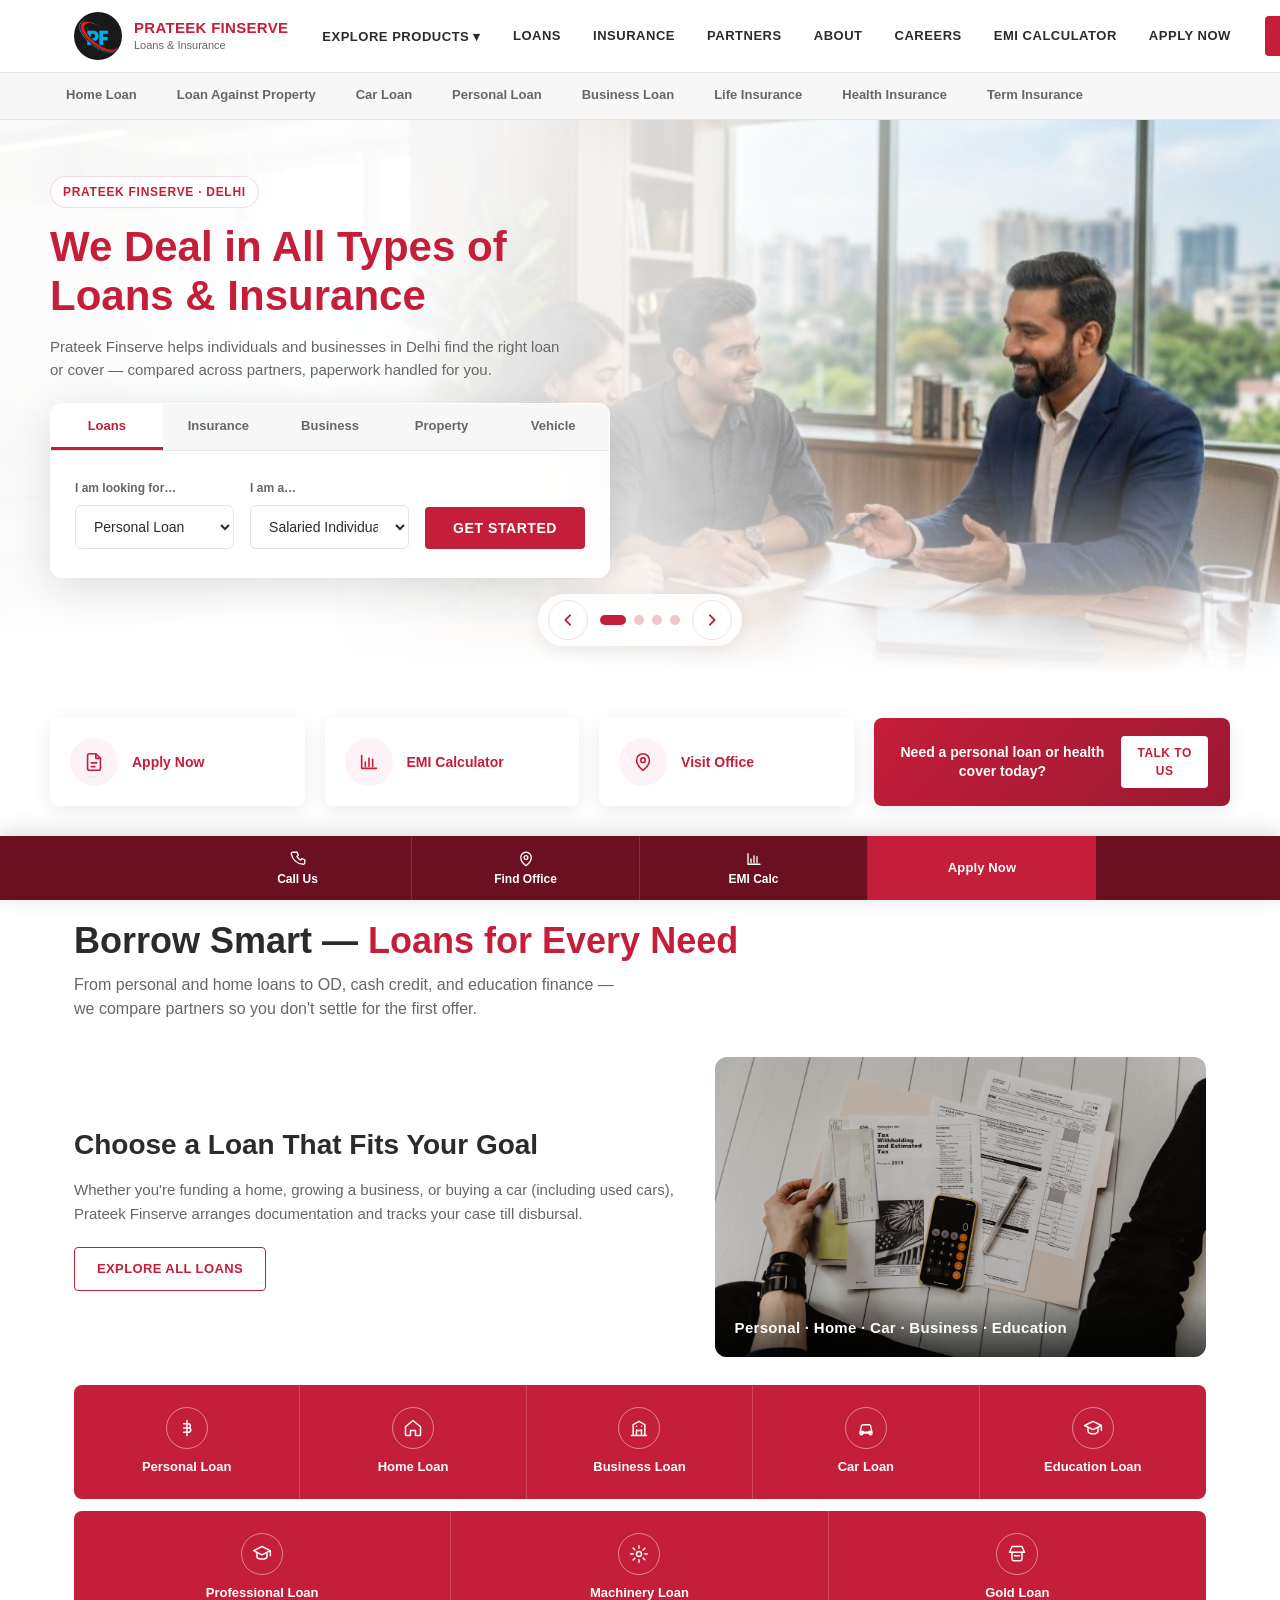
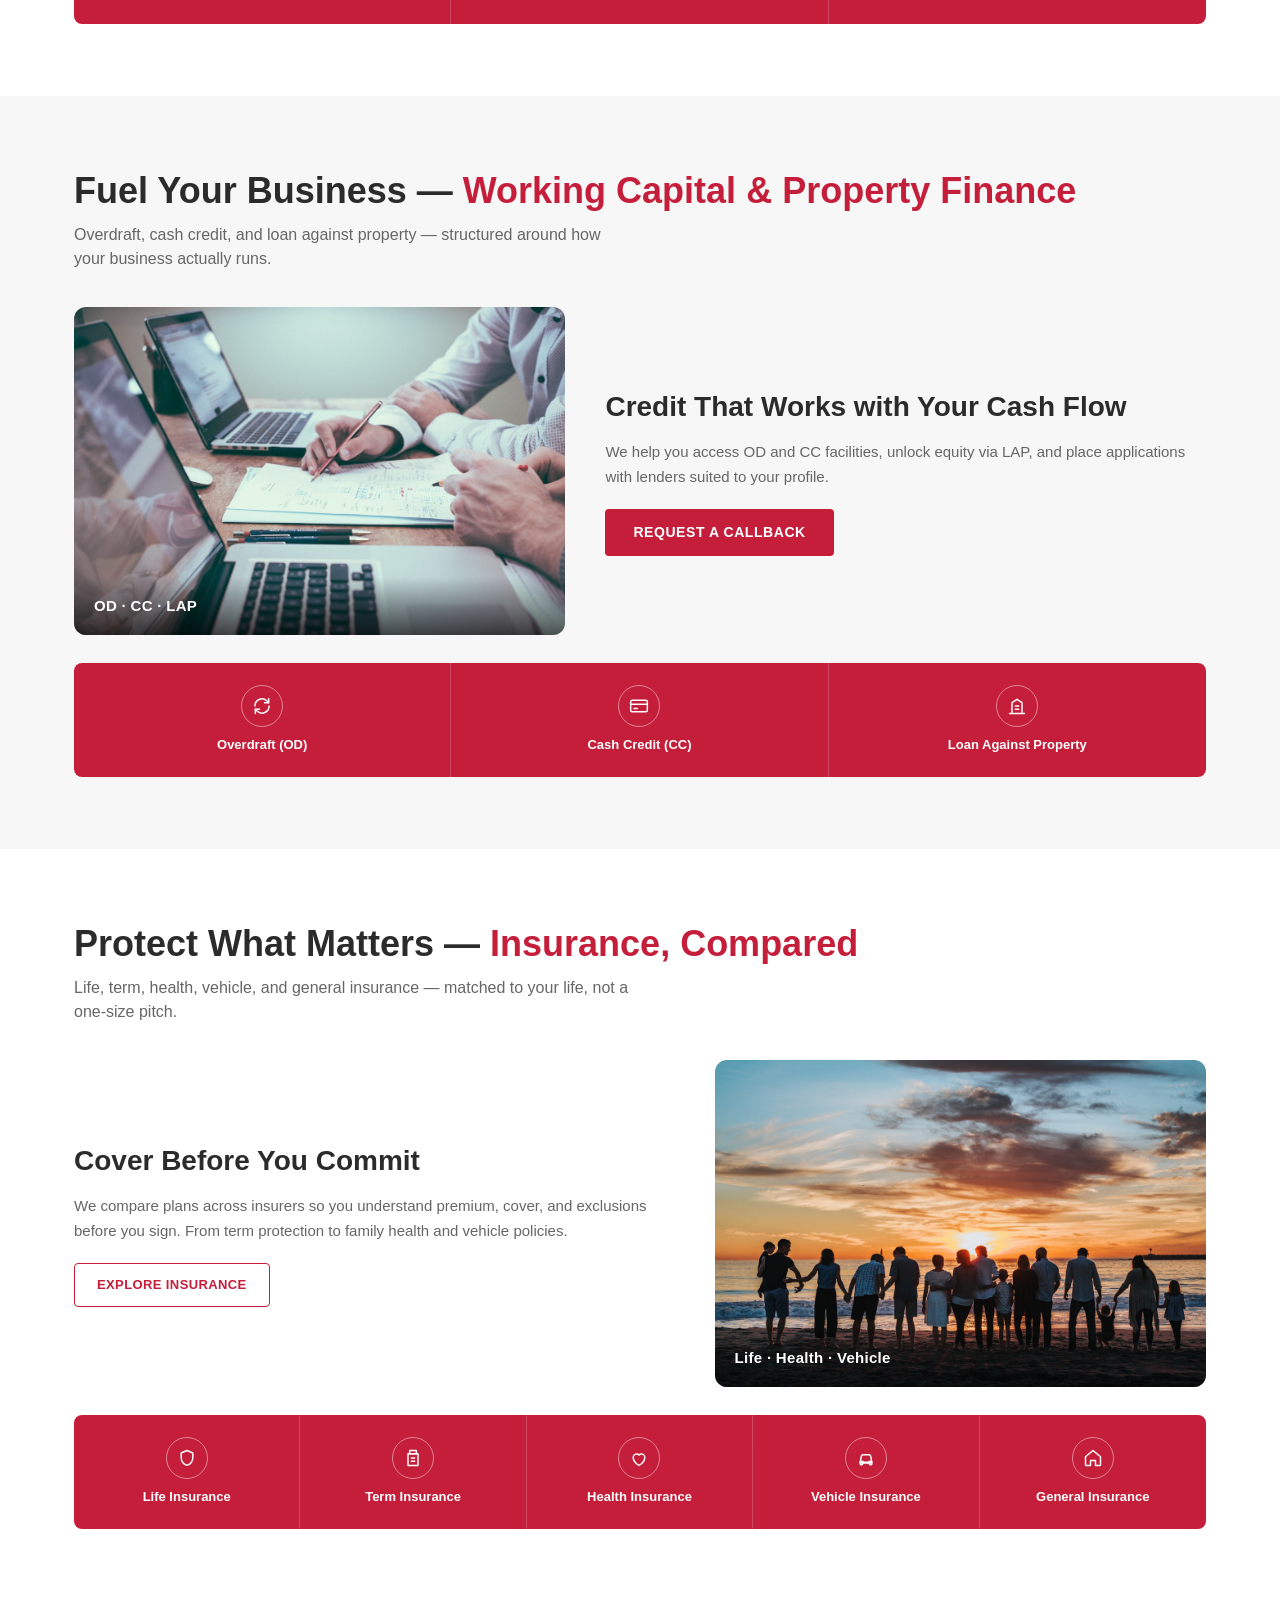
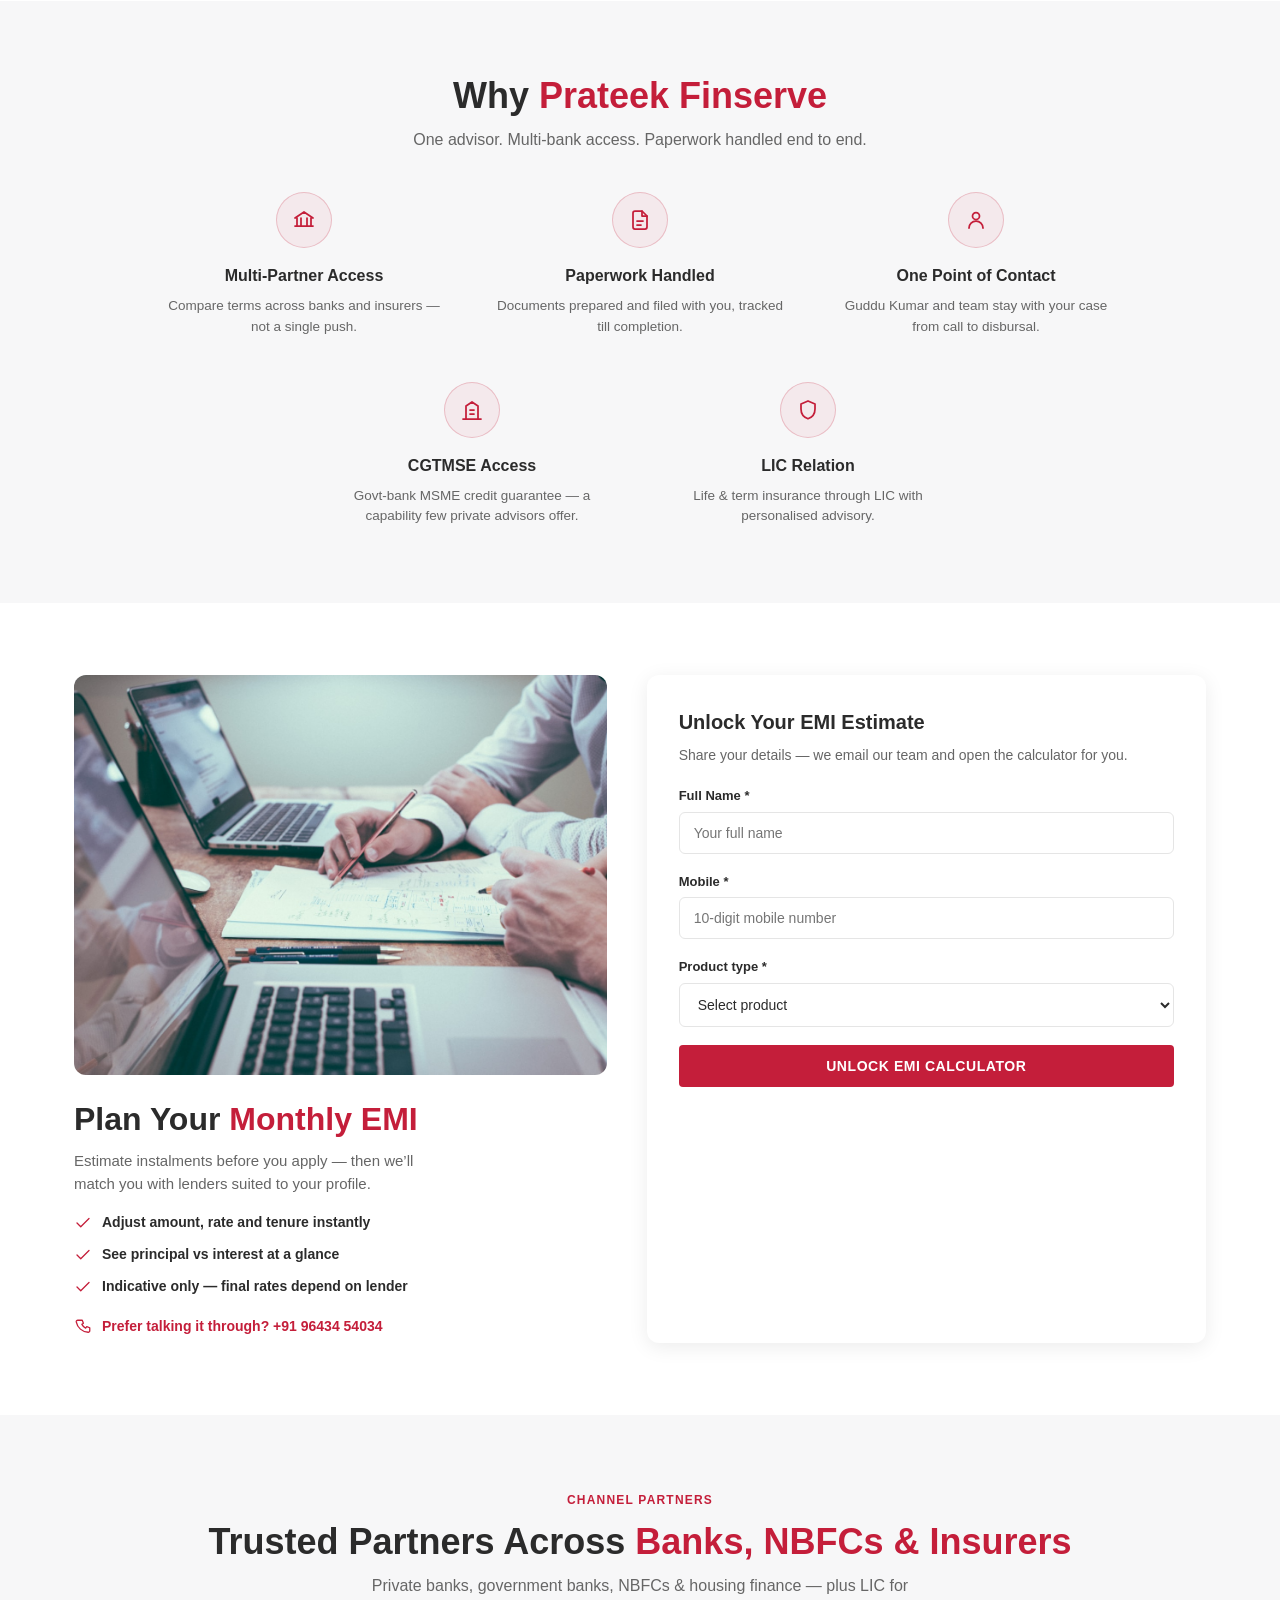
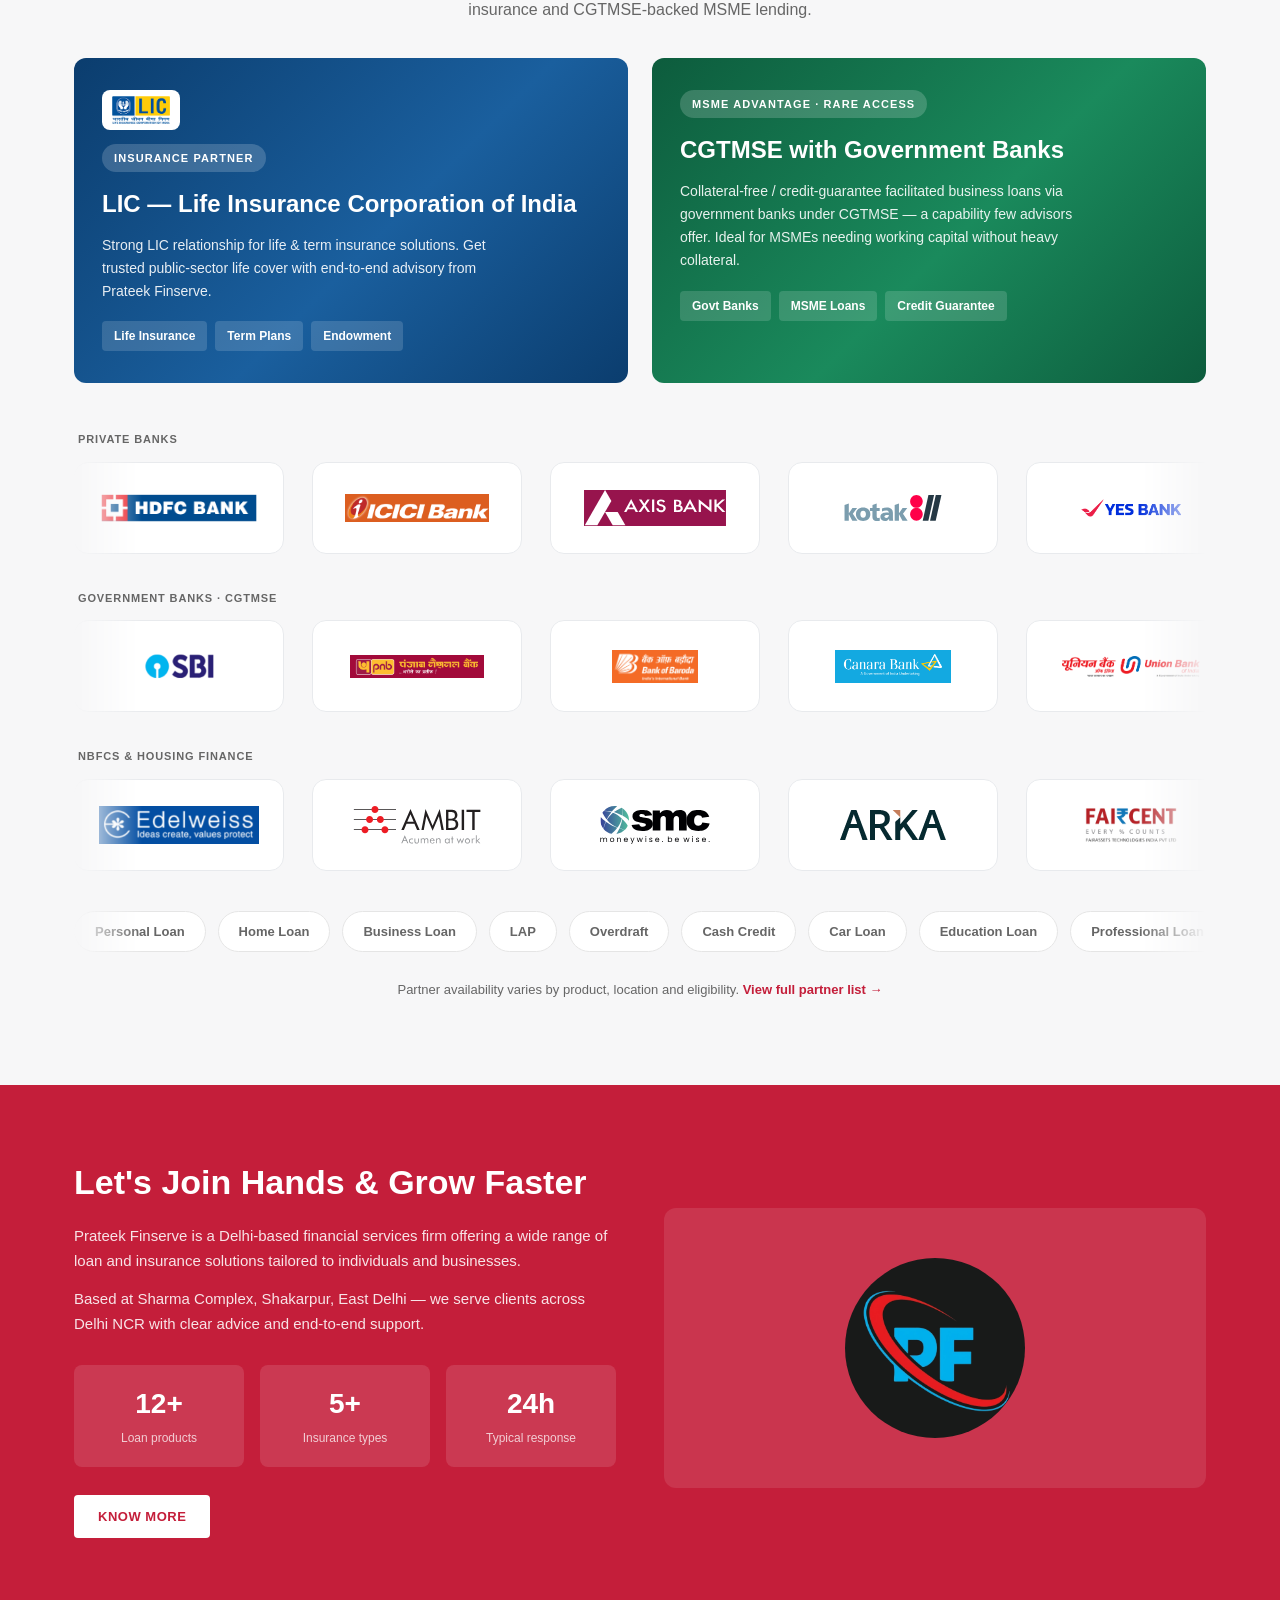
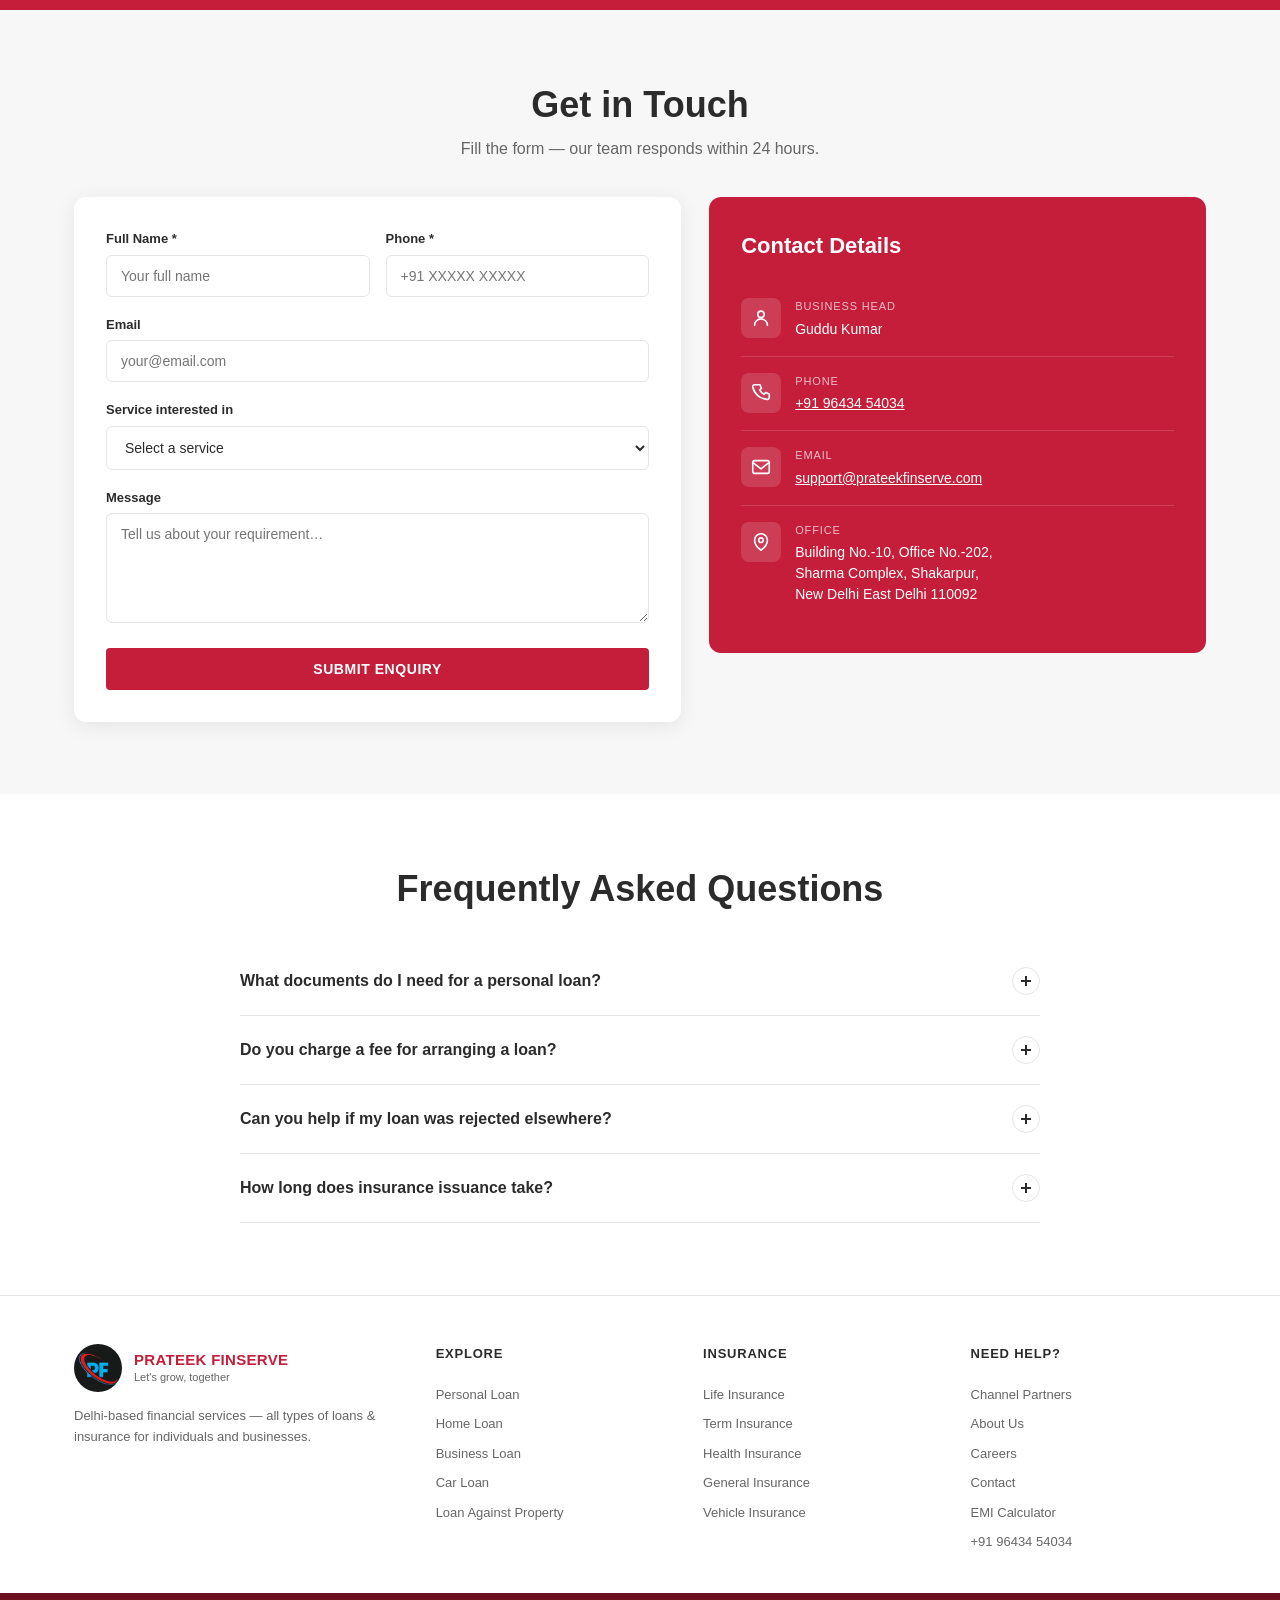
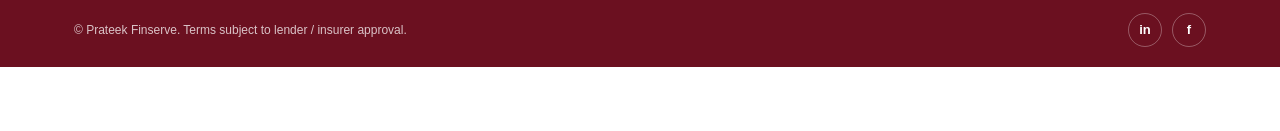
==== commit 48800db2: "Add Careers section across multiple pages and enhance loan options in forms" ====
--- a/index.html
+++ b/index.html
@@ -34,7 +34,7 @@
 <!-- Main header -->
 <header class="header">
   <div class="container header-inner">
-    <a href="index.html" class="logo">
+    <a href="/" class="logo">
       <img src="assets/logo.png" alt="Prateek Finserve">
       <div class="logo-text">
         <b>PRATEEK FINSERVE</b>
@@ -45,22 +45,23 @@
       <li>
         <button type="button">Explore Products &#9662;</button>
         <div class="dropdown">
-          <a href="loans.html">All Loans</a>
-          <a href="insurance.html">All Insurance</a>
-          <a href="loans.html#personal">Personal Loan</a>
-          <a href="loans.html#home">Home Loan</a>
-          <a href="insurance.html#health">Health Insurance</a>
+          <a href="/loans">All Loans</a>
+          <a href="/insurance">All Insurance</a>
+          <a href="/loans#personal">Personal Loan</a>
+          <a href="/loans#home">Home Loan</a>
+          <a href="/insurance#health">Health Insurance</a>
         </div>
       </li>
-      <li><a href="loans.html">Loans</a></li>
-      <li><a href="insurance.html">Insurance</a></li>
-      <li><a href="partners.html">Partners</a></li>
-      <li><a href="about.html">About</a></li>
-      <li><a href="index.html#calculator">EMI Calculator</a></li>
-      <li><a href="contact.html">Apply Now</a></li>
+      <li><a href="/loans">Loans</a></li>
+      <li><a href="/insurance">Insurance</a></li>
+      <li><a href="/partners">Partners</a></li>
+      <li><a href="/about">About</a></li>
+      <li><a href="careers.html">Careers</a></li>
+      <li><a href="/#calculator">EMI Calculator</a></li>
+      <li><a href="/contact">Apply Now</a></li>
     </ul>
     <div class="header-actions">
-      <a href="contact.html" class="btn-login">Contact</a>
+      <a href="/contact" class="btn-login">Contact</a>
       <button class="menu-toggle" id="menuToggle" aria-label="Menu">&#9776;</button>
     </div>
   </div>
@@ -69,14 +70,14 @@
 <!-- Sub navigation -->
 <nav class="sub-nav">
   <div class="container sub-nav-inner">
-    <a href="loans.html#home">Home Loan</a>
-    <a href="loans.html#lap">Loan Against Property</a>
-    <a href="loans.html#car">Car Loan</a>
-    <a href="loans.html#personal">Personal Loan</a>
-    <a href="loans.html#business">Business Loan</a>
-    <a href="insurance.html#life">Life Insurance</a>
-    <a href="insurance.html#health">Health Insurance</a>
-    <a href="insurance.html#term">Term Insurance</a>
+    <a href="/loans#home">Home Loan</a>
+    <a href="/loans#lap">Loan Against Property</a>
+    <a href="/loans#car">Car Loan</a>
+    <a href="/loans#personal">Personal Loan</a>
+    <a href="/loans#business">Business Loan</a>
+    <a href="/insurance#life">Life Insurance</a>
+    <a href="/insurance#health">Health Insurance</a>
+    <a href="/insurance#term">Term Insurance</a>
   </div>
 </nav>
 
@@ -85,13 +86,14 @@
   <div class="mobile-nav-panel">
     <button class="mobile-nav-close" id="mobileNavClose" aria-label="Close">&times;</button>
     <ul class="mobile-nav-links">
-      <li><a href="index.html">Home</a></li>
-      <li><a href="loans.html">Loans</a></li>
-      <li><a href="insurance.html">Insurance</a></li>
-      <li><a href="about.html">About Us</a></li>
-      <li><a href="partners.html">Partners</a></li>
-      <li><a href="contact.html">Contact / Apply</a></li>
-      <li><a href="index.html#calculator">EMI Calculator</a></li>
+      <li><a href="/">Home</a></li>
+      <li><a href="/loans">Loans</a></li>
+      <li><a href="/insurance">Insurance</a></li>
+      <li><a href="/about">About Us</a></li>
+      <li><a href="careers.html">Careers</a></li>
+      <li><a href="/partners">Partners</a></li>
+      <li><a href="/contact">Contact / Apply</a></li>
+      <li><a href="/#calculator">EMI Calculator</a></li>
     </ul>
   </div>
 </div>
@@ -120,7 +122,7 @@
                 <button type="button" class="finder-tab" data-cat="vehicle">Vehicle</button>
               </div>
               <div class="finder-body">
-                <form class="finder-fields" id="finderForm" action="contact.html" method="get">
+                <form class="finder-fields" id="finderForm" action="/contact" method="get">
                   <div class="finder-field">
                     <label for="lookingFor">I am looking for…</label>
                     <select id="lookingFor" name="looking">
@@ -133,6 +135,9 @@
                       <option value="car">Car / Used Car Loan</option>
                       <option value="education">Education Loan</option>
                       <option value="vehicle">Vehicle Loan</option>
+                      <option value="professional">Professional Loan</option>
+                      <option value="machinery">Machinery Loan</option>
+                      <option value="gold">Gold Loan</option>
                     </select>
                   </div>
                   <div class="finder-field">
@@ -168,8 +173,8 @@
               <li>Partners across banks &amp; NBFCs</li>
             </ul>
             <div class="hero-actions">
-              <a href="loans.html#business" class="btn-maroon">Explore MSME Loans</a>
-              <a href="contact.html?looking=business" class="btn-outline-maroon">Request Callback</a>
+              <a href="/loans#business" class="btn-maroon">Explore MSME Loans</a>
+              <a href="/contact?looking=business" class="btn-outline-maroon">Request Callback</a>
             </div>
           </div>
         </div>
@@ -191,8 +196,8 @@
               <li>End-to-end case handling by our team</li>
             </ul>
             <div class="hero-actions">
-              <a href="index.html#partners" class="btn-maroon">See Govt Bank Partners</a>
-              <a href="contact.html?looking=business&amp;segment=business" class="btn-outline-maroon">Check Eligibility</a>
+              <a href="/#partners" class="btn-maroon">See Govt Bank Partners</a>
+              <a href="/contact?looking=business&amp;segment=business" class="btn-outline-maroon">Check Eligibility</a>
             </div>
           </div>
         </div>
@@ -214,8 +219,8 @@
               <li>Guided proposal to policy issuance</li>
             </ul>
             <div class="hero-actions">
-              <a href="insurance.html#life" class="btn-maroon">Explore LIC Plans</a>
-              <a href="contact.html?looking=life" class="btn-outline-maroon">Talk to an Advisor</a>
+              <a href="/insurance#life" class="btn-maroon">Explore LIC Plans</a>
+              <a href="/contact?looking=life" class="btn-outline-maroon">Talk to an Advisor</a>
             </div>
           </div>
         </div>
@@ -236,21 +241,21 @@
   <div class="container hero-inner">
     <!-- Quick links row -->
     <div class="quick-row">
-      <a href="contact.html" class="quick-item">
+      <a href="/contact" class="quick-item">
         <div class="quick-icon"><svg class="ico" viewBox="0 0 24 24" fill="none" stroke="currentColor" stroke-width="1.75" stroke-linecap="round" stroke-linejoin="round" aria-hidden="true"><path d="M14 3H7a2 2 0 0 0-2 2v14a2 2 0 0 0 2 2h10a2 2 0 0 0 2-2V8l-5-5Z"/><path d="M14 3v5h5M9 13h6M9 17h4"/></svg></div>
         <span>Apply Now</span>
       </a>
-      <a href="index.html#calculator" class="quick-item">
+      <a href="/#calculator" class="quick-item">
         <div class="quick-icon"><svg class="ico" viewBox="0 0 24 24" fill="none" stroke="currentColor" stroke-width="1.75" stroke-linecap="round" stroke-linejoin="round" aria-hidden="true"><path d="M4 19V5M4 19h16"/><path d="M8 17v-5M12 17V8M16 17v-8"/></svg></div>
         <span>EMI Calculator</span>
       </a>
-      <a href="contact.html" class="quick-item">
+      <a href="/contact" class="quick-item">
         <div class="quick-icon"><svg class="ico" viewBox="0 0 24 24" fill="none" stroke="currentColor" stroke-width="1.75" stroke-linecap="round" stroke-linejoin="round" aria-hidden="true"><path d="M12 21s-7-5.2-7-11a7 7 0 1 1 14 0c0 5.8-7 11-7 11Z"/><circle cx="12" cy="10" r="2.5"/></svg></div>
         <span>Visit Office</span>
       </a>
       <div class="quick-promo">
         <p>Need a personal loan or health cover today?</p>
-        <a href="contact.html" class="btn-white">Talk to Us</a>
+        <a href="/contact" class="btn-white">Talk to Us</a>
       </div>
     </div>
   </div>
@@ -267,7 +272,7 @@
       <div class="product-copy">
         <h3>Choose a Loan That Fits Your Goal</h3>
         <p>Whether you're funding a home, growing a business, or buying a car (including used cars), Prateek Finserve arranges documentation and tracks your case till disbursal.</p>
-        <a href="loans.html" class="btn-outline-maroon">Explore All Loans</a>
+        <a href="/loans" class="btn-outline-maroon">Explore All Loans</a>
       </div>
       <div class="product-visual">
         <img src="assets/images/loan-goals.jpg" alt="Financial planning for personal, home, car, business and education loans" width="600" height="400" loading="lazy">
@@ -275,35 +280,55 @@
       </div>
     </div>
     <div class="cta-bar five">
-      <a href="loans.html#personal">
+      <a href="/loans#personal">
         <span class="cta-icon" aria-hidden="true">
           <svg viewBox="0 0 24 24" fill="none" stroke="currentColor" stroke-width="1.75" stroke-linecap="round" stroke-linejoin="round"><path d="M12 3v18M8 7h5.5a2.5 2.5 0 0 1 0 5H8m0 0h6a2.5 2.5 0 0 1 0 5H8"/></svg>
         </span>
         Personal Loan
       </a>
-      <a href="loans.html#home">
+      <a href="/loans#home">
         <span class="cta-icon" aria-hidden="true">
           <svg viewBox="0 0 24 24" fill="none" stroke="currentColor" stroke-width="1.75" stroke-linecap="round" stroke-linejoin="round"><path d="M3 10.5 12 3l9 7.5V20a1 1 0 0 1-1 1h-5v-6H9v6H4a1 1 0 0 1-1-1v-9.5Z"/></svg>
         </span>
         Home Loan
       </a>
-      <a href="loans.html#business">
+      <a href="/loans#business">
         <span class="cta-icon" aria-hidden="true">
           <svg viewBox="0 0 24 24" fill="none" stroke="currentColor" stroke-width="1.75" stroke-linecap="round" stroke-linejoin="round"><path d="M3 21h18M5 21V8l7-4 7 4v13M9 21v-6h6v6M9 10h.01M15 10h.01M9 14h.01M15 14h.01"/></svg>
         </span>
         Business Loan
       </a>
-      <a href="loans.html#car">
+      <a href="/loans#car">
         <span class="cta-icon" aria-hidden="true">
           <svg viewBox="0 0 24 24" fill="none" stroke="currentColor" stroke-width="1.75" stroke-linecap="round" stroke-linejoin="round"><path d="M5 17h14v2a1 1 0 0 1-1 1h-1a1 1 0 0 1-1-1v-1H8v1a1 1 0 0 1-1 1H6a1 1 0 0 1-1-1v-2Z"/><path d="M5 17 6.5 9.5A2 2 0 0 1 8.4 8h7.2a2 2 0 0 1 1.9 1.5L19 17"/><circle cx="7.5" cy="17" r="1.25"/><circle cx="16.5" cy="17" r="1.25"/></svg>
         </span>
         Car Loan
       </a>
-      <a href="loans.html#education">
+      <a href="/loans#education">
         <span class="cta-icon" aria-hidden="true">
           <svg viewBox="0 0 24 24" fill="none" stroke="currentColor" stroke-width="1.75" stroke-linecap="round" stroke-linejoin="round"><path d="m12 4 10 5-10 5L2 9l10-5Z"/><path d="M6 11.5V16c0 1.5 2.7 3 6 3s6-1.5 6-3v-4.5"/><path d="M22 9v6"/></svg>
         </span>
         Education Loan
+      </a>
+    </div>
+    <div class="cta-bar three" style="margin-top:12px;">
+      <a href="/loans#professional">
+        <span class="cta-icon" aria-hidden="true">
+          <svg viewBox="0 0 24 24" fill="none" stroke="currentColor" stroke-width="1.75" stroke-linecap="round" stroke-linejoin="round"><path d="M12 3 2 8l10 5 10-5-10-5Z"/><path d="M6 11v4.5c0 1.2 2.7 2.5 6 2.5s6-1.3 6-2.5V11"/><path d="M22 8v6"/></svg>
+        </span>
+        Professional Loan
+      </a>
+      <a href="/loans#machinery">
+        <span class="cta-icon" aria-hidden="true">
+          <svg viewBox="0 0 24 24" fill="none" stroke="currentColor" stroke-width="1.75" stroke-linecap="round" stroke-linejoin="round"><circle cx="12" cy="12" r="3"/><path d="M12 2v3M12 19v3M2 12h3M19 12h3M4.9 4.9l2.1 2.1M16.9 16.9l2.1 2.1M4.9 19.1l2.1-2.1M16.9 7.1l2.1-2.1"/></svg>
+        </span>
+        Machinery Loan
+      </a>
+      <a href="/loans#gold">
+        <span class="cta-icon" aria-hidden="true">
+          <svg viewBox="0 0 24 24" fill="none" stroke="currentColor" stroke-width="1.75" stroke-linecap="round" stroke-linejoin="round"><path d="M6 3h12l3 7H3l3-7Z"/><path d="M6 10v8a2 2 0 0 0 2 2h8a2 2 0 0 0 2-2v-8"/><path d="M9 14h6"/></svg>
+        </span>
+        Gold Loan
       </a>
     </div>
   </div>
@@ -320,7 +345,7 @@
       <div class="product-copy">
         <h3>Credit That Works with Your Cash Flow</h3>
         <p>We help you access OD and CC facilities, unlock equity via LAP, and place applications with lenders suited to your profile.</p>
-        <a href="contact.html" class="btn-maroon">Request a Callback</a>
+        <a href="/contact" class="btn-maroon">Request a Callback</a>
       </div>
       <div class="product-visual">
         <img src="assets/images/business-credit.jpg" alt="Business planning for OD, CC and loan against property" width="600" height="400" loading="lazy">
@@ -328,19 +353,19 @@
       </div>
     </div>
     <div class="cta-bar three">
-      <a href="loans.html#od">
+      <a href="/loans#od">
         <span class="cta-icon" aria-hidden="true">
           <svg viewBox="0 0 24 24" fill="none" stroke="currentColor" stroke-width="1.75" stroke-linecap="round" stroke-linejoin="round"><path d="M3.5 12a8.5 8.5 0 0 1 14.2-6.3L20 8"/><path d="M20 3v5h-5"/><path d="M20.5 12a8.5 8.5 0 0 1-14.2 6.3L4 16"/><path d="M4 21v-5h5"/></svg>
         </span>
         Overdraft (OD)
       </a>
-      <a href="loans.html#cc">
+      <a href="/loans#cc">
         <span class="cta-icon" aria-hidden="true">
           <svg viewBox="0 0 24 24" fill="none" stroke="currentColor" stroke-width="1.75" stroke-linecap="round" stroke-linejoin="round"><rect x="2" y="5" width="20" height="14" rx="2"/><path d="M2 10h20M6 15h4"/></svg>
         </span>
         Cash Credit (CC)
       </a>
-      <a href="loans.html#lap">
+      <a href="/loans#lap">
         <span class="cta-icon" aria-hidden="true">
           <svg viewBox="0 0 24 24" fill="none" stroke="currentColor" stroke-width="1.75" stroke-linecap="round" stroke-linejoin="round"><path d="M3 21h18M6 21V8l6-4 6 4v13M10 12h4M10 16h4"/></svg>
         </span>
@@ -361,7 +386,7 @@
       <div class="product-copy">
         <h3>Cover Before You Commit</h3>
         <p>We compare plans across insurers so you understand premium, cover, and exclusions before you sign. From term protection to family health and vehicle policies.</p>
-        <a href="insurance.html" class="btn-outline-maroon">Explore Insurance</a>
+        <a href="/insurance" class="btn-outline-maroon">Explore Insurance</a>
       </div>
       <div class="product-visual">
         <img src="assets/images/insurance-cover.jpg" alt="Family protected with life and health insurance" width="600" height="400" loading="lazy">
@@ -369,31 +394,31 @@
       </div>
     </div>
     <div class="cta-bar five">
-      <a href="insurance.html#life">
+      <a href="/insurance#life">
         <span class="cta-icon" aria-hidden="true">
           <svg viewBox="0 0 24 24" fill="none" stroke="currentColor" stroke-width="1.75" stroke-linecap="round" stroke-linejoin="round"><path d="M12 3 5 6v5c0 5 3.2 8.4 7 9.8 3.8-1.4 7-4.8 7-9.8V6l-7-3Z"/></svg>
         </span>
         Life Insurance
       </a>
-      <a href="insurance.html#term">
+      <a href="/insurance#term">
         <span class="cta-icon" aria-hidden="true">
           <svg viewBox="0 0 24 24" fill="none" stroke="currentColor" stroke-width="1.75" stroke-linecap="round" stroke-linejoin="round"><path d="M8 3h8v4H8V3Z"/><path d="M6 7h12v14H6V7Z"/><path d="M10 12h4M10 16h4"/></svg>
         </span>
         Term Insurance
       </a>
-      <a href="insurance.html#health">
+      <a href="/insurance#health">
         <span class="cta-icon" aria-hidden="true">
           <svg viewBox="0 0 24 24" fill="none" stroke="currentColor" stroke-width="1.75" stroke-linecap="round" stroke-linejoin="round"><path d="M12 21s-7-4.4-7-10a4 4 0 0 1 7-2.5A4 4 0 0 1 19 11c0 5.6-7 10-7 10Z"/></svg>
         </span>
         Health Insurance
       </a>
-      <a href="insurance.html#vehicle">
+      <a href="/insurance#vehicle">
         <span class="cta-icon" aria-hidden="true">
           <svg viewBox="0 0 24 24" fill="none" stroke="currentColor" stroke-width="1.75" stroke-linecap="round" stroke-linejoin="round"><path d="M5 17h14v2a1 1 0 0 1-1 1h-1a1 1 0 0 1-1-1v-1H8v1a1 1 0 0 1-1 1H6a1 1 0 0 1-1-1v-2Z"/><path d="M5 17 6.5 9.5A2 2 0 0 1 8.4 8h7.2a2 2 0 0 1 1.9 1.5L19 17"/><circle cx="7.5" cy="17" r="1.25"/><circle cx="16.5" cy="17" r="1.25"/></svg>
         </span>
         Vehicle Insurance
       </a>
-      <a href="insurance.html#general">
+      <a href="/insurance#general">
         <span class="cta-icon" aria-hidden="true">
           <svg viewBox="0 0 24 24" fill="none" stroke="currentColor" stroke-width="1.75" stroke-linecap="round" stroke-linejoin="round"><path d="M3 10.5 12 3l9 7.5V20a1 1 0 0 1-1 1h-5v-6H9v6H4a1 1 0 0 1-1-1v-9.5Z"/></svg>
         </span>
@@ -557,7 +582,7 @@
                 <span>Your estimated EMI</span>
                 <b id="emiOut">₹16,134</b>
               </div>
-              <a href="contact.html" class="btn-maroon" style="width:100%;">Apply Now</a>
+              <a href="/contact" class="btn-maroon" style="width:100%;">Apply Now</a>
             </div>
           </div>
         </div>
@@ -631,6 +656,9 @@
           <span class="tech-pill">Cash Credit</span>
           <span class="tech-pill">Car Loan</span>
           <span class="tech-pill">Education Loan</span>
+          <span class="tech-pill">Professional Loan</span>
+          <span class="tech-pill">Machinery Loan</span>
+          <span class="tech-pill">Gold Loan</span>
           <span class="tech-pill">Life Insurance</span>
           <span class="tech-pill">Term Plans</span>
           <span class="tech-pill">Health Cover</span>
@@ -643,6 +671,9 @@
           <span class="tech-pill">Cash Credit</span>
           <span class="tech-pill">Car Loan</span>
           <span class="tech-pill">Education Loan</span>
+          <span class="tech-pill">Professional Loan</span>
+          <span class="tech-pill">Machinery Loan</span>
+          <span class="tech-pill">Gold Loan</span>
           <span class="tech-pill">Life Insurance</span>
           <span class="tech-pill">Term Plans</span>
           <span class="tech-pill">Health Cover</span>
@@ -651,7 +682,7 @@
       </div>
     </div>
 
-    <p class="partners-note">Partner availability varies by product, location and eligibility. <a href="partners.html">View full partner list →</a></p>
+    <p class="partners-note">Partner availability varies by product, location and eligibility. <a href="/partners">View full partner list →</a></p>
   </div>
 </section>
 
@@ -663,11 +694,11 @@
       <p>Prateek Finserve is a Delhi-based financial services firm offering a wide range of loan and insurance solutions tailored to individuals and businesses.</p>
       <p>Based at Sharma Complex, Shakarpur, East Delhi — we serve clients across Delhi NCR with clear advice and end-to-end support.</p>
       <div class="about-stats">
-        <div class="about-stat"><b>9+</b><span>Loan products</span></div>
+        <div class="about-stat"><b>12+</b><span>Loan products</span></div>
         <div class="about-stat"><b>5+</b><span>Insurance types</span></div>
         <div class="about-stat"><b>24h</b><span>Typical response</span></div>
       </div>
-      <a href="about.html" class="btn-white" style="margin-top:28px;">Know More</a>
+      <a href="/about" class="btn-white" style="margin-top:28px;">Know More</a>
     </div>
     <div class="about-visual">
       <img src="assets/logo.png" alt="Prateek Finserve logo">
@@ -714,6 +745,9 @@
               <option>Car / Used Car Loan</option>
               <option>Education Loan</option>
               <option>Vehicle Loan</option>
+              <option>Professional Loan</option>
+              <option>Machinery Loan</option>
+              <option>Gold Loan</option>
             </optgroup>
             <optgroup label="Insurance">
               <option>Life Insurance</option>
@@ -793,7 +827,7 @@
 <footer class="footer">
   <div class="container footer-grid">
     <div class="footer-brand">
-      <a href="index.html" class="logo">
+      <a href="/" class="logo">
         <img src="assets/logo.png" alt="Prateek Finserve">
         <div class="logo-text"><b>PRATEEK FINSERVE</b><span>Let's grow, together</span></div>
       </a>
@@ -802,30 +836,31 @@
     <div>
       <h4>Explore</h4>
       <ul class="footer-links">
-        <li><a href="loans.html#personal">Personal Loan</a></li>
-        <li><a href="loans.html#home">Home Loan</a></li>
-        <li><a href="loans.html#business">Business Loan</a></li>
-        <li><a href="loans.html#car">Car Loan</a></li>
-        <li><a href="loans.html#lap">Loan Against Property</a></li>
+        <li><a href="/loans#personal">Personal Loan</a></li>
+        <li><a href="/loans#home">Home Loan</a></li>
+        <li><a href="/loans#business">Business Loan</a></li>
+        <li><a href="/loans#car">Car Loan</a></li>
+        <li><a href="/loans#lap">Loan Against Property</a></li>
       </ul>
     </div>
     <div>
       <h4>Insurance</h4>
       <ul class="footer-links">
-        <li><a href="insurance.html#life">Life Insurance</a></li>
-        <li><a href="insurance.html#term">Term Insurance</a></li>
-        <li><a href="insurance.html#health">Health Insurance</a></li>
-        <li><a href="insurance.html#general">General Insurance</a></li>
-        <li><a href="insurance.html#vehicle">Vehicle Insurance</a></li>
+        <li><a href="/insurance#life">Life Insurance</a></li>
+        <li><a href="/insurance#term">Term Insurance</a></li>
+        <li><a href="/insurance#health">Health Insurance</a></li>
+        <li><a href="/insurance#general">General Insurance</a></li>
+        <li><a href="/insurance#vehicle">Vehicle Insurance</a></li>
       </ul>
     </div>
     <div>
       <h4>Need Help?</h4>
       <ul class="footer-links">
-        <li><a href="partners.html">Channel Partners</a></li>
-        <li><a href="about.html">About Us</a></li>
-        <li><a href="contact.html">Contact</a></li>
-        <li><a href="index.html#calculator">EMI Calculator</a></li>
+        <li><a href="/partners">Channel Partners</a></li>
+        <li><a href="/about">About Us</a></li>
+        <li><a href="careers.html">Careers</a></li>
+        <li><a href="/contact">Contact</a></li>
+        <li><a href="/#calculator">EMI Calculator</a></li>
         <li><a href="tel:+919643454034">+91 96434 54034</a></li>
       </ul>
     </div>
@@ -845,9 +880,9 @@
 <div class="sticky-bar">
   <div class="container sticky-bar-inner">
     <a href="tel:+919643454034"><svg class="ico" viewBox="0 0 24 24" fill="none" stroke="currentColor" stroke-width="1.75" stroke-linecap="round" stroke-linejoin="round" aria-hidden="true"><path d="M7 3h4l1.5 4-2 1.5a12 12 0 0 0 5 5L17 11.5 21 13v4a2 2 0 0 1-2.2 2A17 17 0 0 1 3 5.2 2 2 0 0 1 5 3Z"/></svg><span class="label">Call Us</span></a>
-    <a href="contact.html"><svg class="ico" viewBox="0 0 24 24" fill="none" stroke="currentColor" stroke-width="1.75" stroke-linecap="round" stroke-linejoin="round" aria-hidden="true"><path d="M12 21s-7-5.2-7-11a7 7 0 1 1 14 0c0 5.8-7 11-7 11Z"/><circle cx="12" cy="10" r="2.5"/></svg><span class="label">Find Office</span></a>
-    <a href="index.html#calculator"><svg class="ico" viewBox="0 0 24 24" fill="none" stroke="currentColor" stroke-width="1.75" stroke-linecap="round" stroke-linejoin="round" aria-hidden="true"><path d="M4 19V5M4 19h16"/><path d="M8 17v-5M12 17V8M16 17v-8"/></svg><span class="label">EMI Calc</span></a>
-    <a href="contact.html">Apply Now</a>
+    <a href="/contact"><svg class="ico" viewBox="0 0 24 24" fill="none" stroke="currentColor" stroke-width="1.75" stroke-linecap="round" stroke-linejoin="round" aria-hidden="true"><path d="M12 21s-7-5.2-7-11a7 7 0 1 1 14 0c0 5.8-7 11-7 11Z"/><circle cx="12" cy="10" r="2.5"/></svg><span class="label">Find Office</span></a>
+    <a href="/#calculator"><svg class="ico" viewBox="0 0 24 24" fill="none" stroke="currentColor" stroke-width="1.75" stroke-linecap="round" stroke-linejoin="round" aria-hidden="true"><path d="M4 19V5M4 19h16"/><path d="M8 17v-5M12 17V8M16 17v-8"/></svg><span class="label">EMI Calc</span></a>
+    <a href="/contact">Apply Now</a>
   </div>
 </div>
 
--- a/css/style.css
+++ b/css/style.css
@@ -2908,4 +2908,341 @@
   .about-hero-actions .btn-outline-white {
     width: 100%;
   }
+}
+
+/* ---------- CAREERS PAGE ---------- */
+.careers-hero {
+  background:
+    radial-gradient(ellipse 80% 100% at 0% 0%, rgba(196, 30, 58, 0.12), transparent),
+    linear-gradient(180deg, var(--pink-soft), #fff);
+  padding: 56px 0 48px;
+  border-bottom: 1px solid var(--border);
+}
+
+.careers-hero-inner {
+  max-width: 720px;
+}
+
+.careers-hero .section-eyebrow {
+  margin-bottom: 12px;
+}
+
+.careers-hero h1 {
+  margin: 0 0 16px;
+  font-size: clamp(30px, 4vw, 42px);
+  font-weight: 700;
+  color: var(--maroon);
+  line-height: 1.2;
+}
+
+.careers-hero-lead {
+  margin: 0 0 28px;
+  font-size: 17px;
+  line-height: 1.65;
+  color: var(--text-soft);
+}
+
+.careers-hero-meta {
+  display: flex;
+  flex-wrap: wrap;
+  gap: 12px 24px;
+  font-size: 14px;
+  color: var(--text);
+}
+
+.careers-hero-meta span strong {
+  color: var(--maroon);
+  font-weight: 700;
+}
+
+.careers-intro-grid {
+  display: grid;
+  grid-template-columns: 1fr 1fr;
+  gap: 48px;
+  align-items: start;
+}
+
+.careers-intro-grid h2 {
+  margin: 0 0 14px;
+  font-size: clamp(24px, 3vw, 30px);
+  font-weight: 700;
+  color: var(--text);
+}
+
+.careers-intro-grid p {
+  margin: 0;
+  font-size: 15.5px;
+  line-height: 1.65;
+  color: var(--text-soft);
+}
+
+.careers-perks {
+  margin: 0;
+  padding: 0;
+  display: flex;
+  flex-direction: column;
+  gap: 14px;
+}
+
+.careers-perks li {
+  position: relative;
+  padding-left: 22px;
+  font-size: 14.5px;
+  font-weight: 600;
+  color: var(--text);
+  line-height: 1.5;
+}
+
+.careers-perks li::before {
+  content: "";
+  position: absolute;
+  left: 0;
+  top: 0.45em;
+  width: 9px;
+  height: 9px;
+  border-radius: 50%;
+  background: var(--maroon);
+}
+
+.careers-grid {
+  display: grid;
+  grid-template-columns: 1fr 1fr;
+  gap: 28px;
+  align-items: start;
+}
+
+.career-card {
+  background: #fff;
+  border: 1px solid var(--border);
+  border-radius: 12px;
+  padding: 28px;
+  box-shadow: var(--shadow);
+  display: flex;
+  flex-direction: column;
+  height: 100%;
+}
+
+.career-card-head {
+  display: flex;
+  justify-content: space-between;
+  align-items: flex-start;
+  gap: 16px;
+  margin-bottom: 16px;
+}
+
+.career-dept {
+  display: inline-block;
+  font-size: 11px;
+  font-weight: 700;
+  letter-spacing: 0.1em;
+  text-transform: uppercase;
+  color: var(--maroon);
+  margin-bottom: 8px;
+}
+
+.career-card h3 {
+  margin: 0 0 6px;
+  font-size: 22px;
+  font-weight: 700;
+  color: var(--text);
+  line-height: 1.25;
+}
+
+.career-meta {
+  margin: 0;
+  font-size: 13px;
+  color: var(--text-soft);
+}
+
+.career-badge {
+  flex-shrink: 0;
+  background: rgba(196, 30, 58, 0.08);
+  color: var(--maroon);
+  font-size: 11px;
+  font-weight: 700;
+  letter-spacing: 0.06em;
+  text-transform: uppercase;
+  padding: 6px 12px;
+  border-radius: 999px;
+  border: 1px solid rgba(196, 30, 58, 0.2);
+}
+
+.career-summary {
+  margin: 0 0 22px;
+  font-size: 15px;
+  line-height: 1.6;
+  color: var(--text-soft);
+}
+
+.career-details {
+  display: grid;
+  grid-template-columns: 1fr 1fr;
+  gap: 20px;
+  margin-bottom: 22px;
+}
+
+.career-block h4 {
+  margin: 0 0 12px;
+  font-size: 13px;
+  font-weight: 700;
+  letter-spacing: 0.06em;
+  text-transform: uppercase;
+  color: var(--text);
+}
+
+.career-block ul {
+  margin: 0;
+  padding: 0;
+  list-style: none;
+  display: flex;
+  flex-direction: column;
+  gap: 10px;
+}
+
+.career-block li {
+  position: relative;
+  padding-left: 16px;
+  font-size: 13.5px;
+  line-height: 1.5;
+  color: var(--text-soft);
+}
+
+.career-block li::before {
+  content: "";
+  position: absolute;
+  left: 0;
+  top: 0.55em;
+  width: 6px;
+  height: 6px;
+  border-radius: 50%;
+  background: var(--maroon);
+}
+
+.career-incentive {
+  display: flex;
+  align-items: flex-start;
+  gap: 12px;
+  background: var(--pink-soft);
+  border: 1px solid rgba(196, 30, 58, 0.15);
+  border-radius: 8px;
+  padding: 14px 16px;
+  margin-bottom: 22px;
+  font-size: 14px;
+  color: var(--text);
+  line-height: 1.5;
+}
+
+.career-incentive .ico {
+  width: 20px;
+  height: 20px;
+  flex-shrink: 0;
+  color: var(--maroon);
+  margin-top: 1px;
+}
+
+.career-incentive strong {
+  color: var(--maroon);
+}
+
+.career-actions {
+  display: flex;
+  flex-wrap: wrap;
+  gap: 12px;
+  margin-top: auto;
+}
+
+.careers-apply-inner {
+  display: grid;
+  grid-template-columns: 1.1fr 0.9fr;
+  gap: 48px;
+  align-items: start;
+}
+
+.careers-apply-copy h2 {
+  margin: 0 0 14px;
+  font-size: clamp(24px, 3vw, 30px);
+  font-weight: 700;
+  color: var(--text);
+}
+
+.careers-apply-copy p {
+  margin: 0 0 24px;
+  font-size: 15px;
+  line-height: 1.65;
+  color: var(--text-soft);
+}
+
+.careers-apply-steps {
+  margin: 0;
+  padding: 0;
+  list-style: none;
+  display: flex;
+  flex-direction: column;
+  gap: 16px;
+}
+
+.careers-apply-steps li {
+  display: flex;
+  align-items: flex-start;
+  gap: 14px;
+  font-size: 14.5px;
+  color: var(--text);
+  line-height: 1.5;
+}
+
+.careers-apply-steps li span {
+  flex-shrink: 0;
+  width: 28px;
+  height: 28px;
+  border-radius: 50%;
+  background: var(--maroon);
+  color: #fff;
+  font-size: 13px;
+  font-weight: 700;
+  display: grid;
+  place-items: center;
+}
+
+.careers-apply-contact {
+  background: #fff;
+  border: 1px solid var(--border);
+  border-radius: 12px;
+  padding: 28px;
+  box-shadow: var(--shadow);
+}
+
+.careers-apply-contact h3 {
+  margin: 0 0 20px;
+  font-size: 18px;
+  font-weight: 700;
+  color: var(--text);
+}
+
+.careers-apply-contact .ci-row {
+  margin-bottom: 16px;
+}
+
+@media (max-width: 900px) {
+  .careers-intro-grid,
+  .careers-grid,
+  .careers-apply-inner,
+  .career-details {
+    grid-template-columns: 1fr;
+  }
+}
+
+@media (max-width: 640px) {
+  .career-actions {
+    flex-direction: column;
+  }
+
+  .career-actions .btn-maroon,
+  .career-actions .btn-outline-maroon {
+    width: 100%;
+  }
+
+  .careers-hero-meta {
+    flex-direction: column;
+    gap: 8px;
+  }
 }
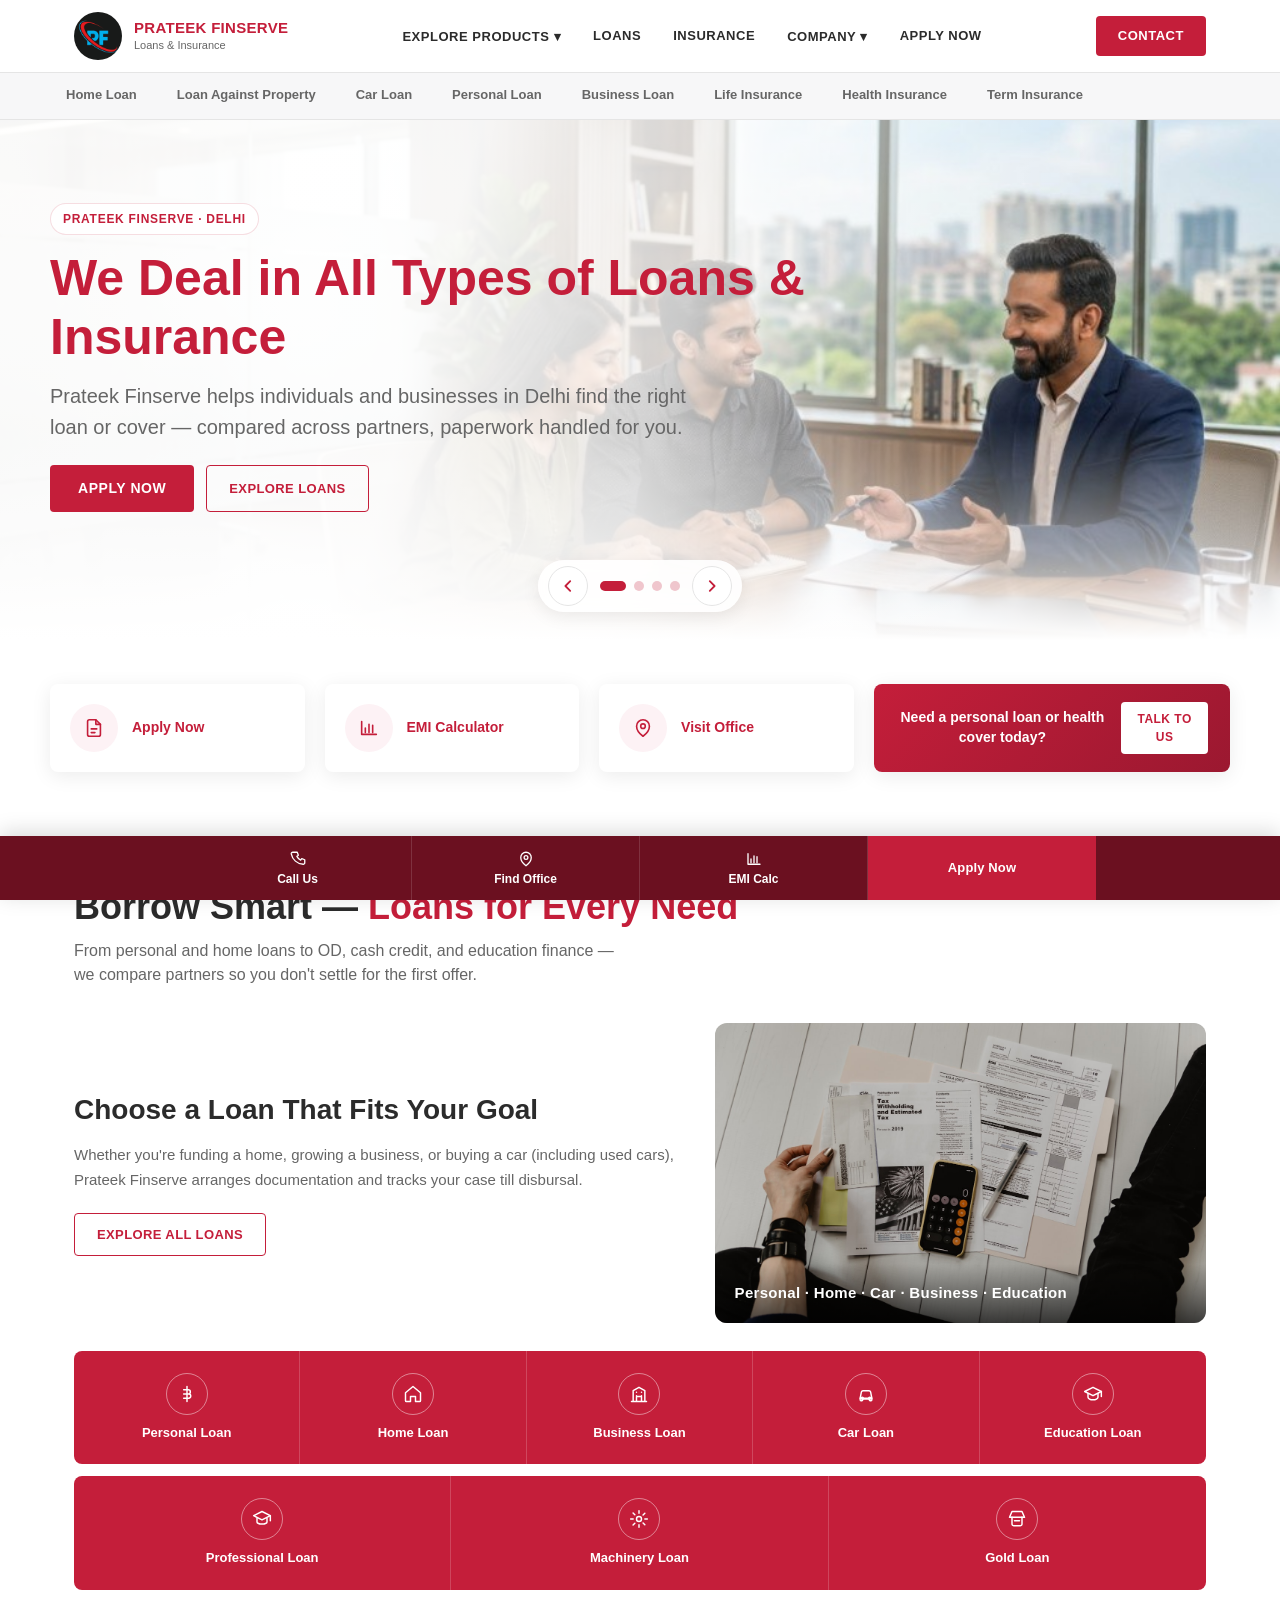
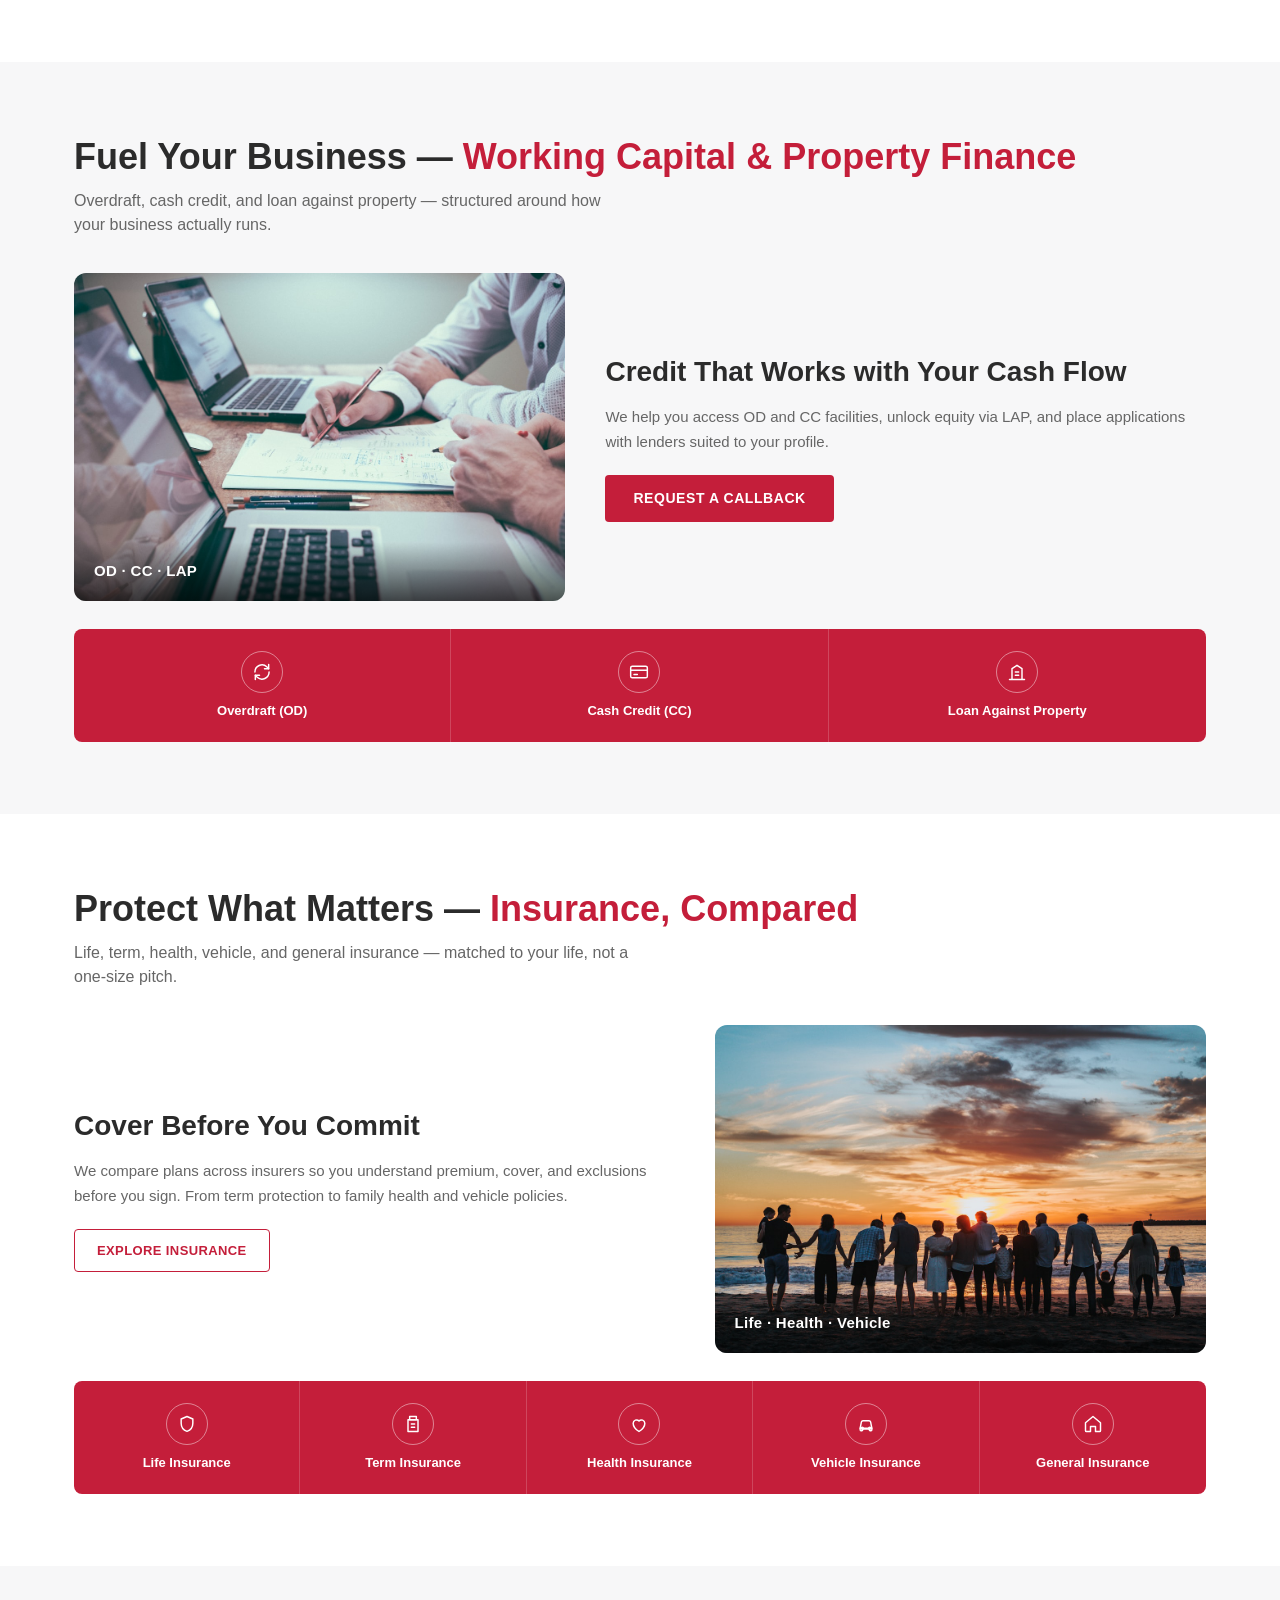
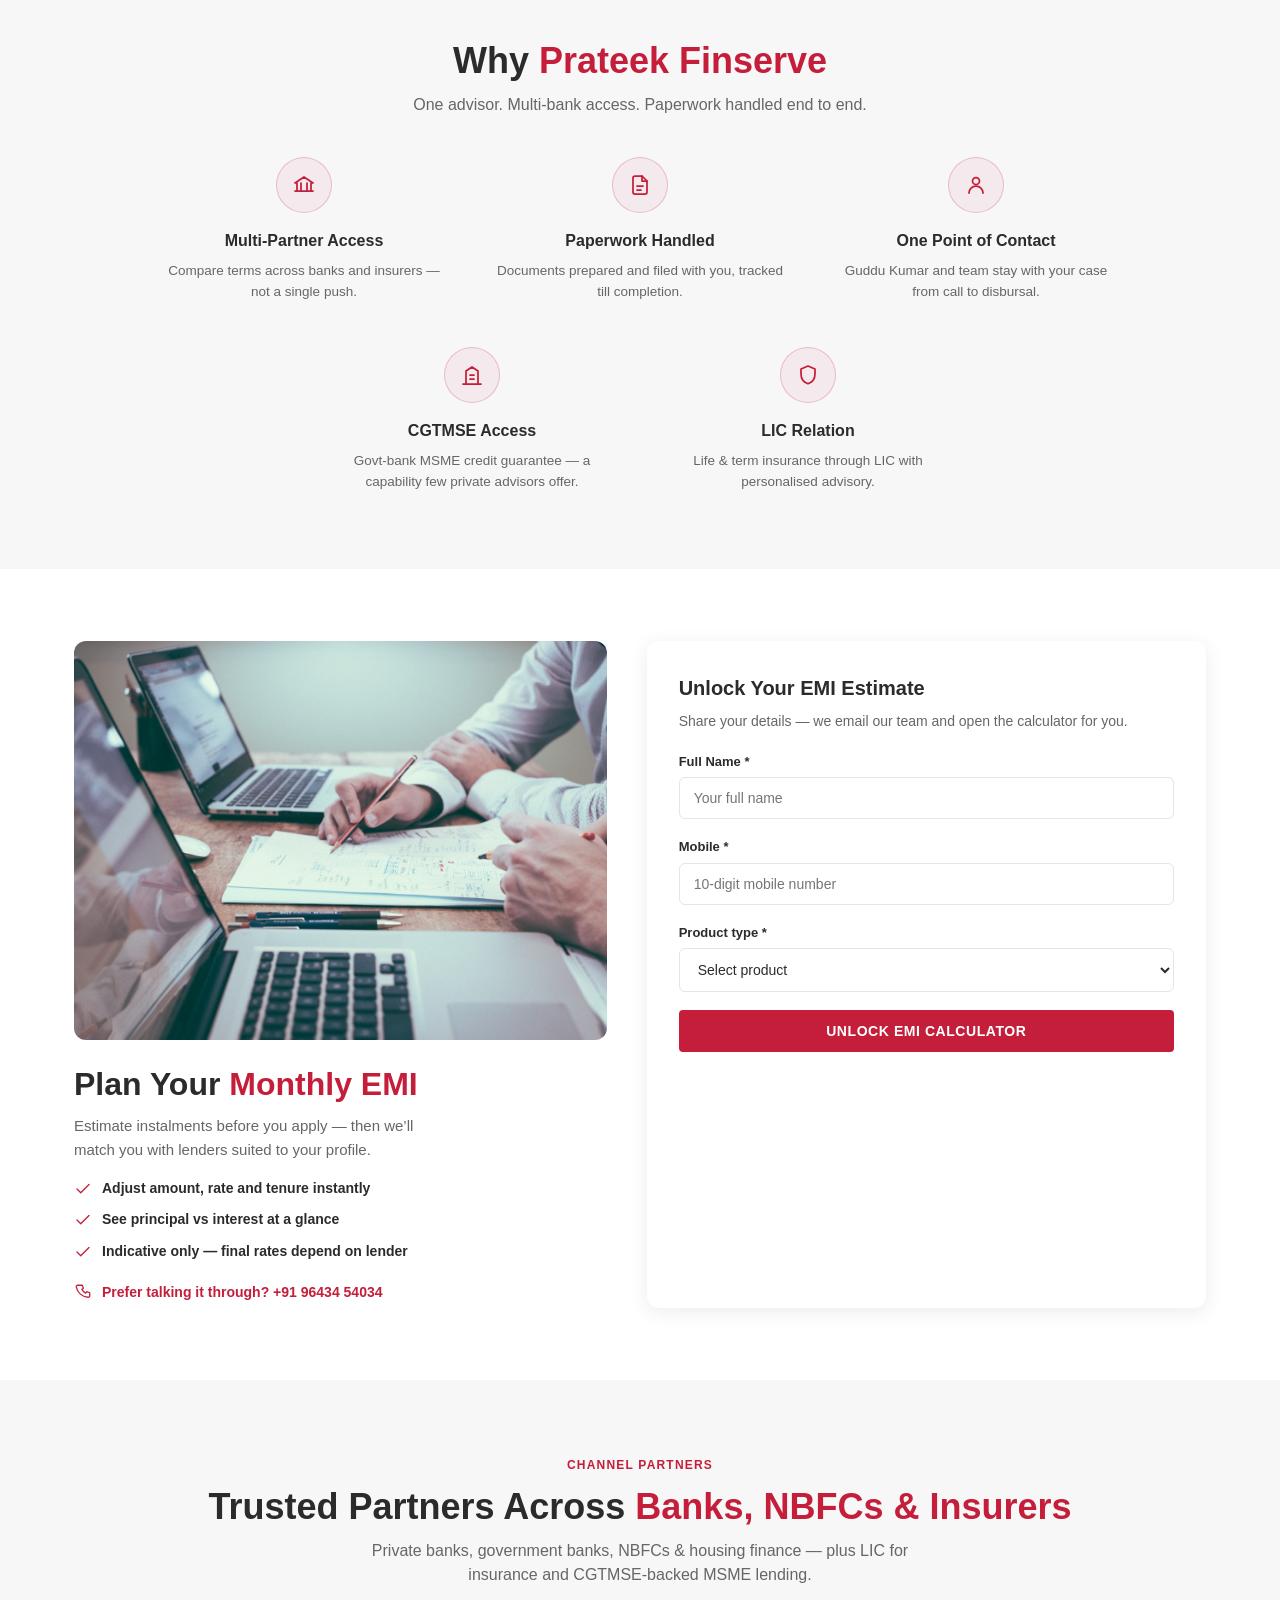
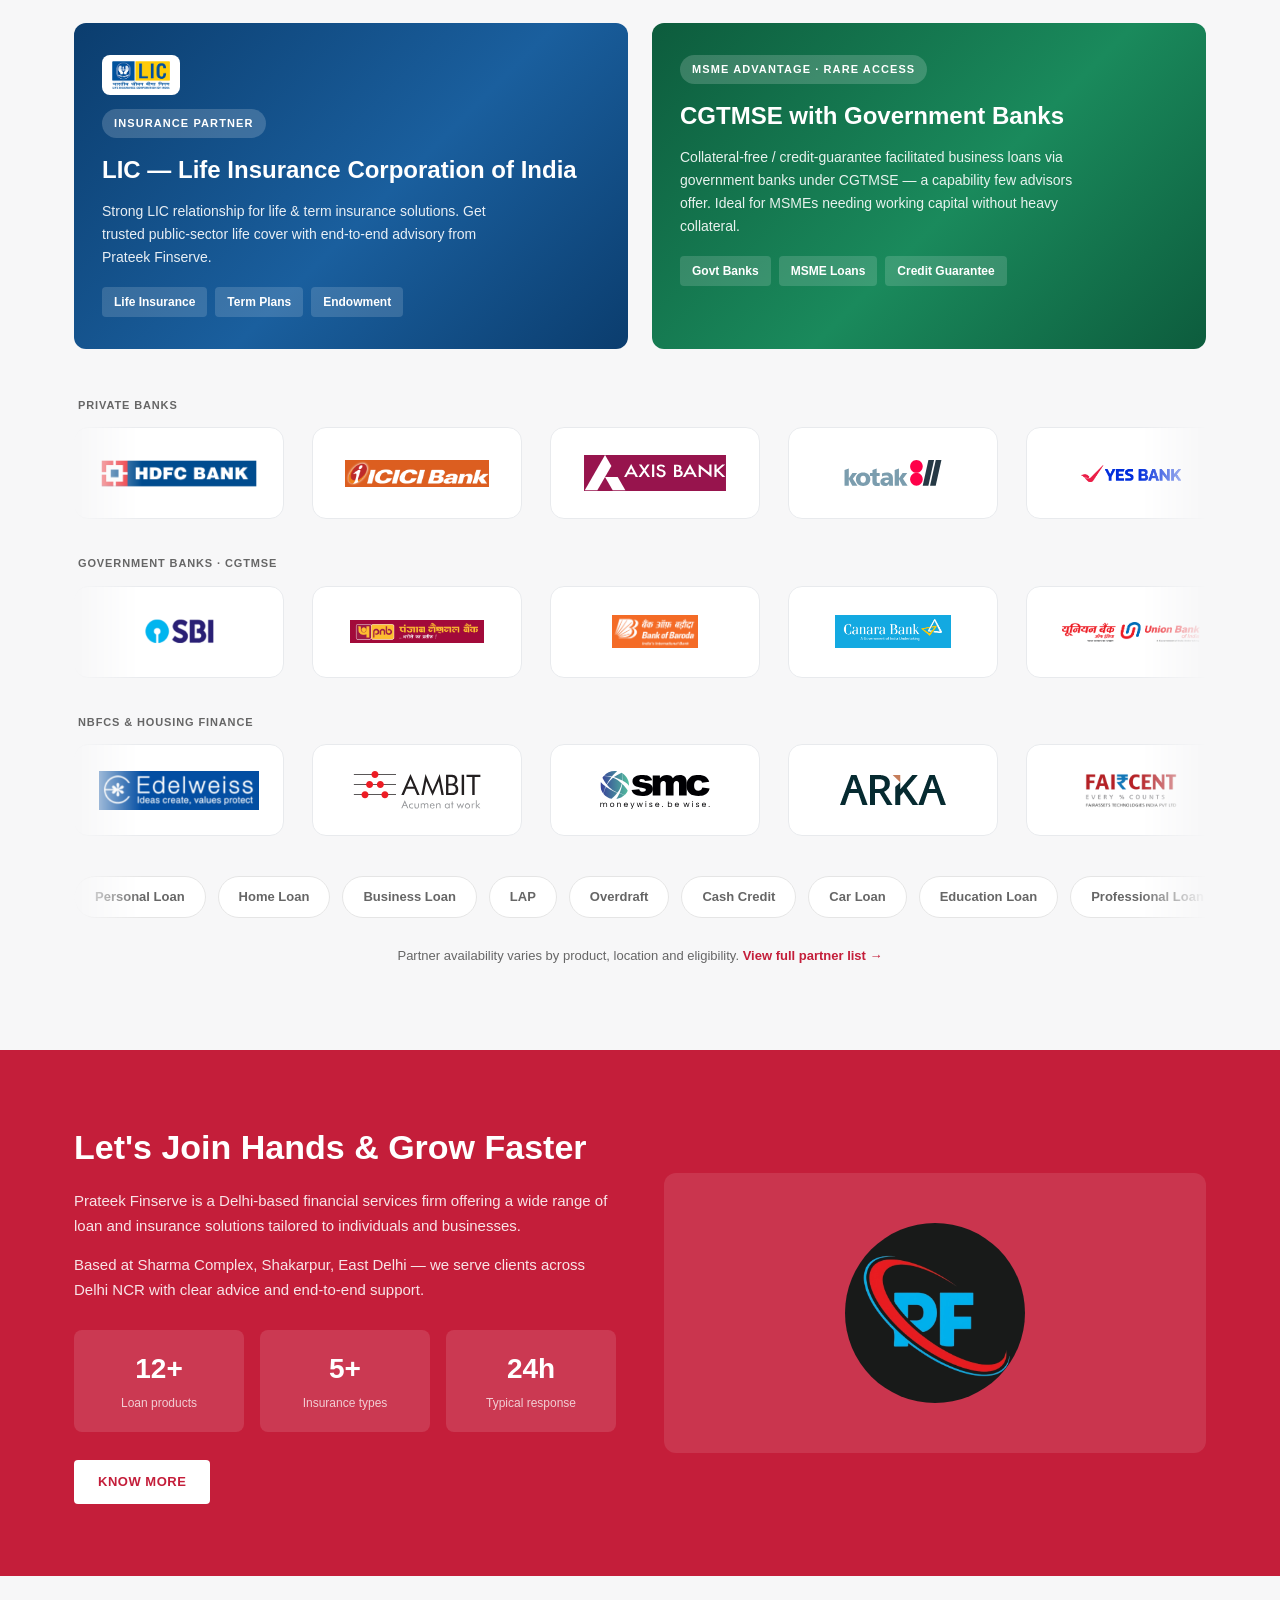
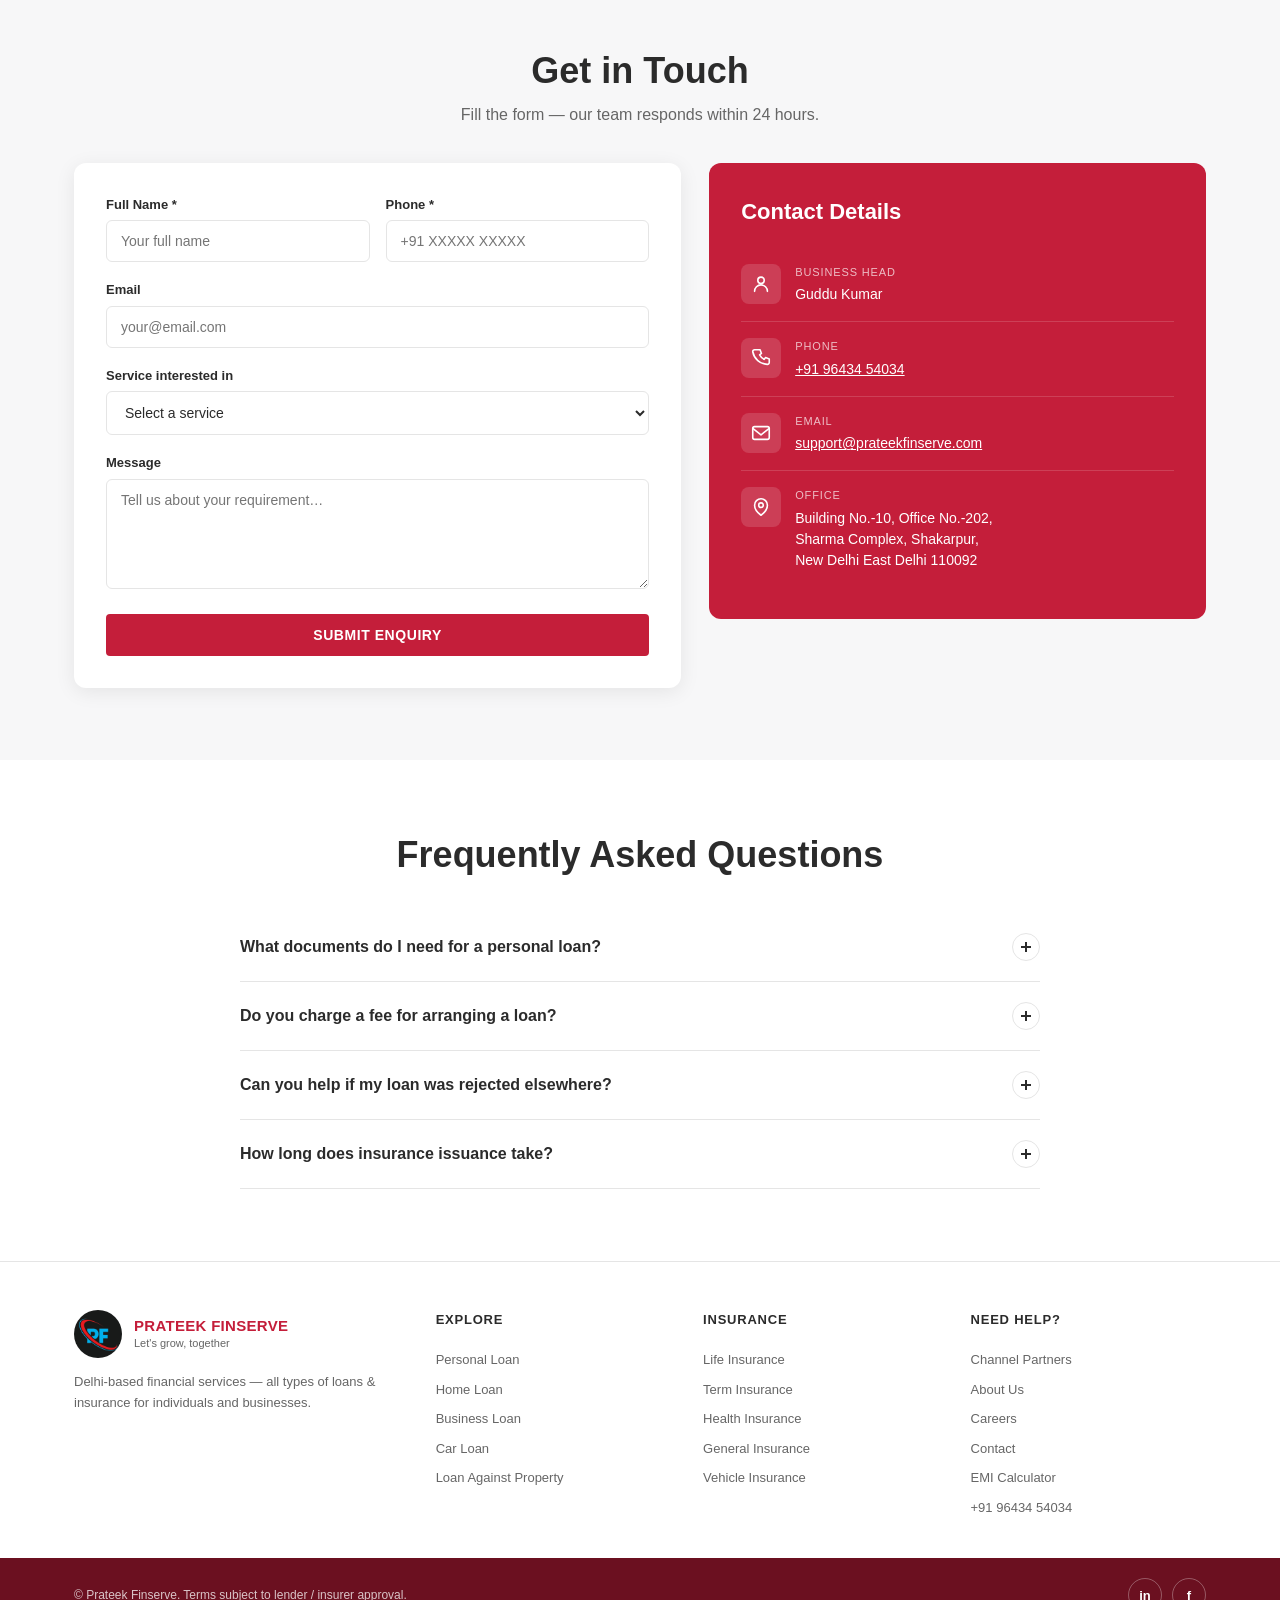
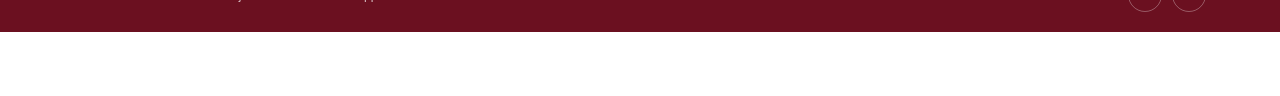
==== commit c809aef8: "Refactor navigation structure across multiple pages to enhance user experience. Implement dropdown m" ====
--- a/index.html
+++ b/index.html
@@ -50,14 +50,19 @@
           <a href="/loans#personal">Personal Loan</a>
           <a href="/loans#home">Home Loan</a>
           <a href="/insurance#health">Health Insurance</a>
+          <a href="/#calculator">EMI Calculator</a>
         </div>
       </li>
       <li><a href="/loans">Loans</a></li>
       <li><a href="/insurance">Insurance</a></li>
-      <li><a href="/partners">Partners</a></li>
-      <li><a href="/about">About</a></li>
-      <li><a href="careers.html">Careers</a></li>
-      <li><a href="/#calculator">EMI Calculator</a></li>
+      <li>
+        <button type="button">Company &#9662;</button>
+        <div class="dropdown">
+          <a href="/about">About Us</a>
+          <a href="/partners">Partners</a>
+          <a href="careers.html">Careers</a>
+        </div>
+      </li>
       <li><a href="/contact">Apply Now</a></li>
     </ul>
     <div class="header-actions">
@@ -87,13 +92,28 @@
     <button class="mobile-nav-close" id="mobileNavClose" aria-label="Close">&times;</button>
     <ul class="mobile-nav-links">
       <li><a href="/">Home</a></li>
+      <li class="mobile-nav-group">
+        <button type="button" class="mobile-nav-toggle" aria-expanded="false">Explore Products &#9662;</button>
+        <ul class="mobile-nav-sub">
+          <li><a href="/loans">All Loans</a></li>
+          <li><a href="/insurance">All Insurance</a></li>
+          <li><a href="/loans#personal">Personal Loan</a></li>
+          <li><a href="/loans#home">Home Loan</a></li>
+          <li><a href="/insurance#health">Health Insurance</a></li>
+          <li><a href="/#calculator">EMI Calculator</a></li>
+        </ul>
+      </li>
       <li><a href="/loans">Loans</a></li>
       <li><a href="/insurance">Insurance</a></li>
-      <li><a href="/about">About Us</a></li>
-      <li><a href="careers.html">Careers</a></li>
-      <li><a href="/partners">Partners</a></li>
+      <li class="mobile-nav-group">
+        <button type="button" class="mobile-nav-toggle" aria-expanded="false">Company &#9662;</button>
+        <ul class="mobile-nav-sub">
+          <li><a href="/about">About Us</a></li>
+          <li><a href="/partners">Partners</a></li>
+          <li><a href="careers.html">Careers</a></li>
+        </ul>
+      </li>
       <li><a href="/contact">Contact / Apply</a></li>
-      <li><a href="/#calculator">EMI Calculator</a></li>
     </ul>
   </div>
 </div>
@@ -113,52 +133,16 @@
             <h1>We Deal in All Types of Loans &amp; Insurance</h1>
             <p class="hero-sub">Prateek Finserve helps individuals and businesses in Delhi find the right loan or cover — compared across partners, paperwork handled for you.</p>
 
-            <div class="finder">
-              <div class="finder-tabs" id="finderTabs">
-                <button type="button" class="finder-tab active" data-cat="loans">Loans</button>
-                <button type="button" class="finder-tab" data-cat="insurance">Insurance</button>
-                <button type="button" class="finder-tab" data-cat="business">Business</button>
-                <button type="button" class="finder-tab" data-cat="property">Property</button>
-                <button type="button" class="finder-tab" data-cat="vehicle">Vehicle</button>
-              </div>
-              <div class="finder-body">
-                <form class="finder-fields" id="finderForm" action="/contact" method="get">
-                  <div class="finder-field">
-                    <label for="lookingFor">I am looking for…</label>
-                    <select id="lookingFor" name="looking">
-                      <option value="personal">Personal Loan</option>
-                      <option value="home">Home Loan</option>
-                      <option value="business">Business Loan</option>
-                      <option value="lap">Loan Against Property</option>
-                      <option value="od">Overdraft (OD)</option>
-                      <option value="cc">Cash Credit (CC)</option>
-                      <option value="car">Car / Used Car Loan</option>
-                      <option value="education">Education Loan</option>
-                      <option value="vehicle">Vehicle Loan</option>
-                      <option value="professional">Professional Loan</option>
-                      <option value="machinery">Machinery Loan</option>
-                      <option value="gold">Gold Loan</option>
-                    </select>
-                  </div>
-                  <div class="finder-field">
-                    <label for="iAm">I am a…</label>
-                    <select id="iAm" name="segment">
-                      <option value="personal">Salaried Individual</option>
-                      <option value="self">Self-Employed</option>
-                      <option value="business">Business Owner</option>
-                      <option value="student">Student</option>
-                    </select>
-                  </div>
-                  <button type="submit" class="btn-maroon">Get Started</button>
-                </form>
-              </div>
+            <div class="hero-actions">
+              <a href="/contact" class="btn-maroon">Apply Now</a>
+              <a href="/loans" class="btn-outline-maroon">Explore Loans</a>
             </div>
           </div>
         </div>
       </div>
 
       <!-- 2: MSME -->
-      <div class="hero-slide" data-theme="msme" role="group" aria-roledescription="slide" aria-label="2 of 4" hidden>
+      <div class="hero-slide" data-theme="msme" role="group" aria-roledescription="slide" aria-label="2 of 4" aria-hidden="true">
         <div class="hero-slide-media" aria-hidden="true">
           <img src="assets/images/hero-msme.jpg" alt="" width="1600" height="900" loading="lazy">
         </div>
@@ -167,11 +151,6 @@
             <p class="hero-eyebrow">Business finance</p>
             <h1>MSME Loans Built for Growing Businesses</h1>
             <p class="hero-sub">Working capital, term loans, OD &amp; CC for micro, small and medium enterprises — matched to lenders who understand your cash flow and sector.</p>
-            <ul class="hero-points">
-              <li>Working capital &amp; term finance</li>
-              <li>Paperwork &amp; bank follow-ups handled</li>
-              <li>Partners across banks &amp; NBFCs</li>
-            </ul>
             <div class="hero-actions">
               <a href="/loans#business" class="btn-maroon">Explore MSME Loans</a>
               <a href="/contact?looking=business" class="btn-outline-maroon">Request Callback</a>
@@ -181,7 +160,7 @@
       </div>
 
       <!-- 3: CGTMSE -->
-      <div class="hero-slide" data-theme="cgtmse" role="group" aria-roledescription="slide" aria-label="3 of 4" hidden>
+      <div class="hero-slide" data-theme="cgtmse" role="group" aria-roledescription="slide" aria-label="3 of 4" aria-hidden="true">
         <div class="hero-slide-media" aria-hidden="true">
           <img src="assets/images/hero-cgtmse.jpg" alt="" width="1600" height="900" loading="lazy">
         </div>
@@ -190,11 +169,6 @@
             <p class="hero-eyebrow">MSME advantage · Rare access</p>
             <h1>CGTMSE with Government Banks</h1>
             <p class="hero-sub">Collateral-light / credit-guarantee facilitated business loans via PSU banks under CGTMSE — ideal when your MSME needs capital without heavy collateral.</p>
-            <ul class="hero-points">
-              <li>Credit guarantee support for eligible MSMEs</li>
-              <li>Access via government / public sector banks</li>
-              <li>End-to-end case handling by our team</li>
-            </ul>
             <div class="hero-actions">
               <a href="/#partners" class="btn-maroon">See Govt Bank Partners</a>
               <a href="/contact?looking=business&amp;segment=business" class="btn-outline-maroon">Check Eligibility</a>
@@ -204,7 +178,7 @@
       </div>
 
       <!-- 4: LIC -->
-      <div class="hero-slide" data-theme="lic" role="group" aria-roledescription="slide" aria-label="4 of 4" hidden>
+      <div class="hero-slide" data-theme="lic" role="group" aria-roledescription="slide" aria-label="4 of 4" aria-hidden="true">
         <div class="hero-slide-media" aria-hidden="true">
           <img src="assets/images/hero-lic.jpg" alt="" width="1600" height="900" loading="lazy">
         </div>
@@ -213,11 +187,6 @@
             <p class="hero-eyebrow">Insurance partner</p>
             <h1>LIC Life &amp; Term Cover You Can Trust</h1>
             <p class="hero-sub">Strong LIC relationship for life insurance, term plans and endowment — public-sector assurance with clear advisory from Prateek Finserve.</p>
-            <ul class="hero-points">
-              <li>Life &amp; term insurance</li>
-              <li>Endowment &amp; long-term savings plans</li>
-              <li>Guided proposal to policy issuance</li>
-            </ul>
             <div class="hero-actions">
               <a href="/insurance#life" class="btn-maroon">Explore LIC Plans</a>
               <a href="/contact?looking=life" class="btn-outline-maroon">Talk to an Advisor</a>
--- a/css/style.css
+++ b/css/style.css
@@ -150,7 +150,8 @@
 
 .nav-main>li>a:hover,
 .nav-main>li>button:hover,
-.nav-main>li>a.active {
+.nav-main>li>a.active,
+.nav-main>li>button.active {
   color: var(--maroon);
 }
 
@@ -189,6 +190,12 @@
   color: var(--maroon);
 }
 
+.dropdown a.active {
+  color: var(--maroon);
+  font-weight: 700;
+  background: var(--pink-soft);
+}
+
 .header-actions {
   display: flex;
   align-items: center;
@@ -289,18 +296,33 @@
   inset: 0;
   opacity: 0;
   visibility: hidden;
-  transition: opacity 0.55s ease, visibility 0.55s;
+  transition: opacity 0.85s ease-in-out, visibility 0.85s ease-in-out;
   pointer-events: none;
+  z-index: 1;
   display: flex;
   flex-direction: column;
   justify-content: center;
 }
 
 .hero-slide.is-active {
-  position: relative;
   opacity: 1;
   visibility: visible;
   pointer-events: auto;
+  z-index: 2;
+}
+
+.hero-slide-copy {
+  max-width: 80%;
+  min-width: 0;
+  opacity: 0;
+  transform: translateY(14px);
+  transition: opacity 0.55s ease, transform 0.55s ease;
+}
+
+.hero-slide.is-active .hero-slide-copy {
+  opacity: 1;
+  transform: translateY(0);
+  transition: opacity 0.7s ease 0.18s, transform 0.7s ease 0.18s;
 }
 
 .hero-slide-media {
@@ -359,11 +381,6 @@
   text-align: left;
 }
 
-.hero-slide-copy {
-  max-width: 560px;
-  min-width: 0;
-}
-
 .hero-eyebrow {
   display: inline-block;
   margin: 0 0 14px;
@@ -390,7 +407,7 @@
 }
 
 .hero h1 {
-  font-size: clamp(28px, 3.8vw, 42px);
+  font-size: clamp(30px, 4.2vw, 50px);
   font-weight: 700;
   color: var(--maroon);
   margin: 0 0 14px;
@@ -406,10 +423,10 @@
 }
 
 .hero .hero-sub {
-  font-size: 15px;
+  font-size: 20px;
   color: var(--text-soft);
   margin: 0 0 22px;
-  max-width: 520px;
+  max-width: 70%;
   line-height: 1.55;
 }
 
@@ -601,8 +618,12 @@
 }
 
 @media (prefers-reduced-motion: reduce) {
-  .hero-slide {
+  .hero-slide,
+  .hero-slide-copy,
+  .hero-slide.is-active .hero-slide-copy,
+  .hero-slide-media img {
     transition: none;
+    transform: none;
   }
 }
 
@@ -1577,27 +1598,52 @@
 }
 
 /* ---------- PAGE BANNER ---------- */
+.banner-mark {
+  display: inline;
+  box-decoration-break: clone;
+  -webkit-box-decoration-break: clone;
+  padding: 0 0.2em 0.06em;
+  line-height: 1.45;
+  background: linear-gradient(to bottom, transparent 44%, #f0b4c2 44%);
+}
+
+.banner-mark-sub {
+  display: inline;
+  box-decoration-break: clone;
+  -webkit-box-decoration-break: clone;
+  padding: 0 0.18em 0.05em;
+  line-height: 1.55;
+  background: linear-gradient(to bottom, transparent 54%, #f6ccd6 54%);
+}
+
 .page-banner {
-  background:
-    radial-gradient(ellipse 70% 80% at 100% 0%, rgba(196, 30, 58, 0.15), transparent),
-    linear-gradient(180deg, var(--pink-soft), #fff);
-  padding: 48px 0;
+  background: #fff;
+  padding: 52px 0 48px;
   text-align: center;
   border-bottom: 1px solid var(--border);
 }
 
 .page-banner h1 {
-  margin: 0 0 10px;
+  margin: 0 0 14px;
   font-size: clamp(28px, 3.5vw, 40px);
-  color: var(--maroon);
-  font-weight: 700;
+  font-weight: 700;
+  line-height: 1.3;
+}
+
+.page-banner h1 .banner-mark {
+  color: var(--maroon);
 }
 
 .page-banner p {
   margin: 0 auto;
-  max-width: 560px;
-  color: var(--text-soft);
+  max-width: 620px;
   font-size: 16px;
+  line-height: 1.55;
+}
+
+.page-banner p .banner-mark-sub {
+  color: var(--text);
+  font-weight: 500;
 }
 
 /* ---------- PRODUCT CARDS GRID ---------- */
@@ -2019,6 +2065,34 @@
   border-bottom: 1px solid var(--border);
 }
 
+.mobile-nav-group .mobile-nav-sub {
+  display: none;
+  list-style: none;
+  margin: 0;
+  padding: 0 0 8px 12px;
+}
+
+.mobile-nav-group.open .mobile-nav-sub {
+  display: block;
+}
+
+.mobile-nav-toggle {
+  display: block;
+  width: 100%;
+  text-align: left;
+  padding: 14px 0;
+  font-size: 15px;
+  font-weight: 600;
+  color: var(--text);
+  background: none;
+  border: none;
+  cursor: pointer;
+}
+
+.mobile-nav-group.open .mobile-nav-toggle {
+  color: var(--maroon);
+}
+
 .mobile-nav-links a {
   display: block;
   padding: 14px 0;
@@ -2031,6 +2105,15 @@
   font-weight: 500;
   color: var(--text-soft);
   padding: 8px 0 8px 12px;
+}
+
+.mobile-nav-sub a.active {
+  color: var(--maroon);
+  font-weight: 700;
+}
+
+.mobile-nav-links a.active {
+  color: var(--maroon);
 }
 
 /* ---------- RESPONSIVE ---------- */
@@ -2611,16 +2694,24 @@
   margin: 0 0 14px;
   font-size: clamp(28px, 4vw, 44px);
   font-weight: 700;
-  line-height: 1.15;
+  line-height: 1.3;
+}
+
+.about-hero h1 .banner-mark {
   color: #fff;
+  background: linear-gradient(to bottom, transparent 44%, rgba(255, 255, 255, 0.34) 44%);
 }
 
 .about-hero-sub {
-  margin: 0 0 26px;
+  margin: 0;
   font-size: 16px;
   line-height: 1.55;
-  color: rgba(255, 255, 255, 0.88);
-  max-width: 480px;
+  max-width: 520px;
+}
+
+.about-hero-sub .banner-mark-sub {
+  color: rgba(255, 255, 255, 0.95);
+  background: linear-gradient(to bottom, transparent 54%, rgba(255, 255, 255, 0.22) 54%);
 }
 
 .about-hero-actions {
@@ -2912,47 +3003,38 @@
 
 /* ---------- CAREERS PAGE ---------- */
 .careers-hero {
-  background:
-    radial-gradient(ellipse 80% 100% at 0% 0%, rgba(196, 30, 58, 0.12), transparent),
-    linear-gradient(180deg, var(--pink-soft), #fff);
-  padding: 56px 0 48px;
+  background: #fff;
+  padding: 52px 0 48px;
   border-bottom: 1px solid var(--border);
+  text-align: center;
 }
 
 .careers-hero-inner {
   max-width: 720px;
-}
-
-.careers-hero .section-eyebrow {
-  margin-bottom: 12px;
+  margin: 0 auto;
 }
 
 .careers-hero h1 {
-  margin: 0 0 16px;
+  margin: 0 0 14px;
   font-size: clamp(30px, 4vw, 42px);
   font-weight: 700;
-  color: var(--maroon);
-  line-height: 1.2;
+  line-height: 1.3;
+}
+
+.careers-hero h1 .banner-mark {
+  color: var(--maroon);
 }
 
 .careers-hero-lead {
-  margin: 0 0 28px;
+  margin: 0 auto;
+  max-width: 620px;
   font-size: 17px;
   line-height: 1.65;
-  color: var(--text-soft);
-}
-
-.careers-hero-meta {
-  display: flex;
-  flex-wrap: wrap;
-  gap: 12px 24px;
-  font-size: 14px;
+}
+
+.careers-hero-lead .banner-mark-sub {
   color: var(--text);
-}
-
-.careers-hero-meta span strong {
-  color: var(--maroon);
-  font-weight: 700;
+  font-weight: 500;
 }
 
 .careers-intro-grid {
@@ -3240,9 +3322,4 @@
   .career-actions .btn-outline-maroon {
     width: 100%;
   }
-
-  .careers-hero-meta {
-    flex-direction: column;
-    gap: 8px;
-  }
 }
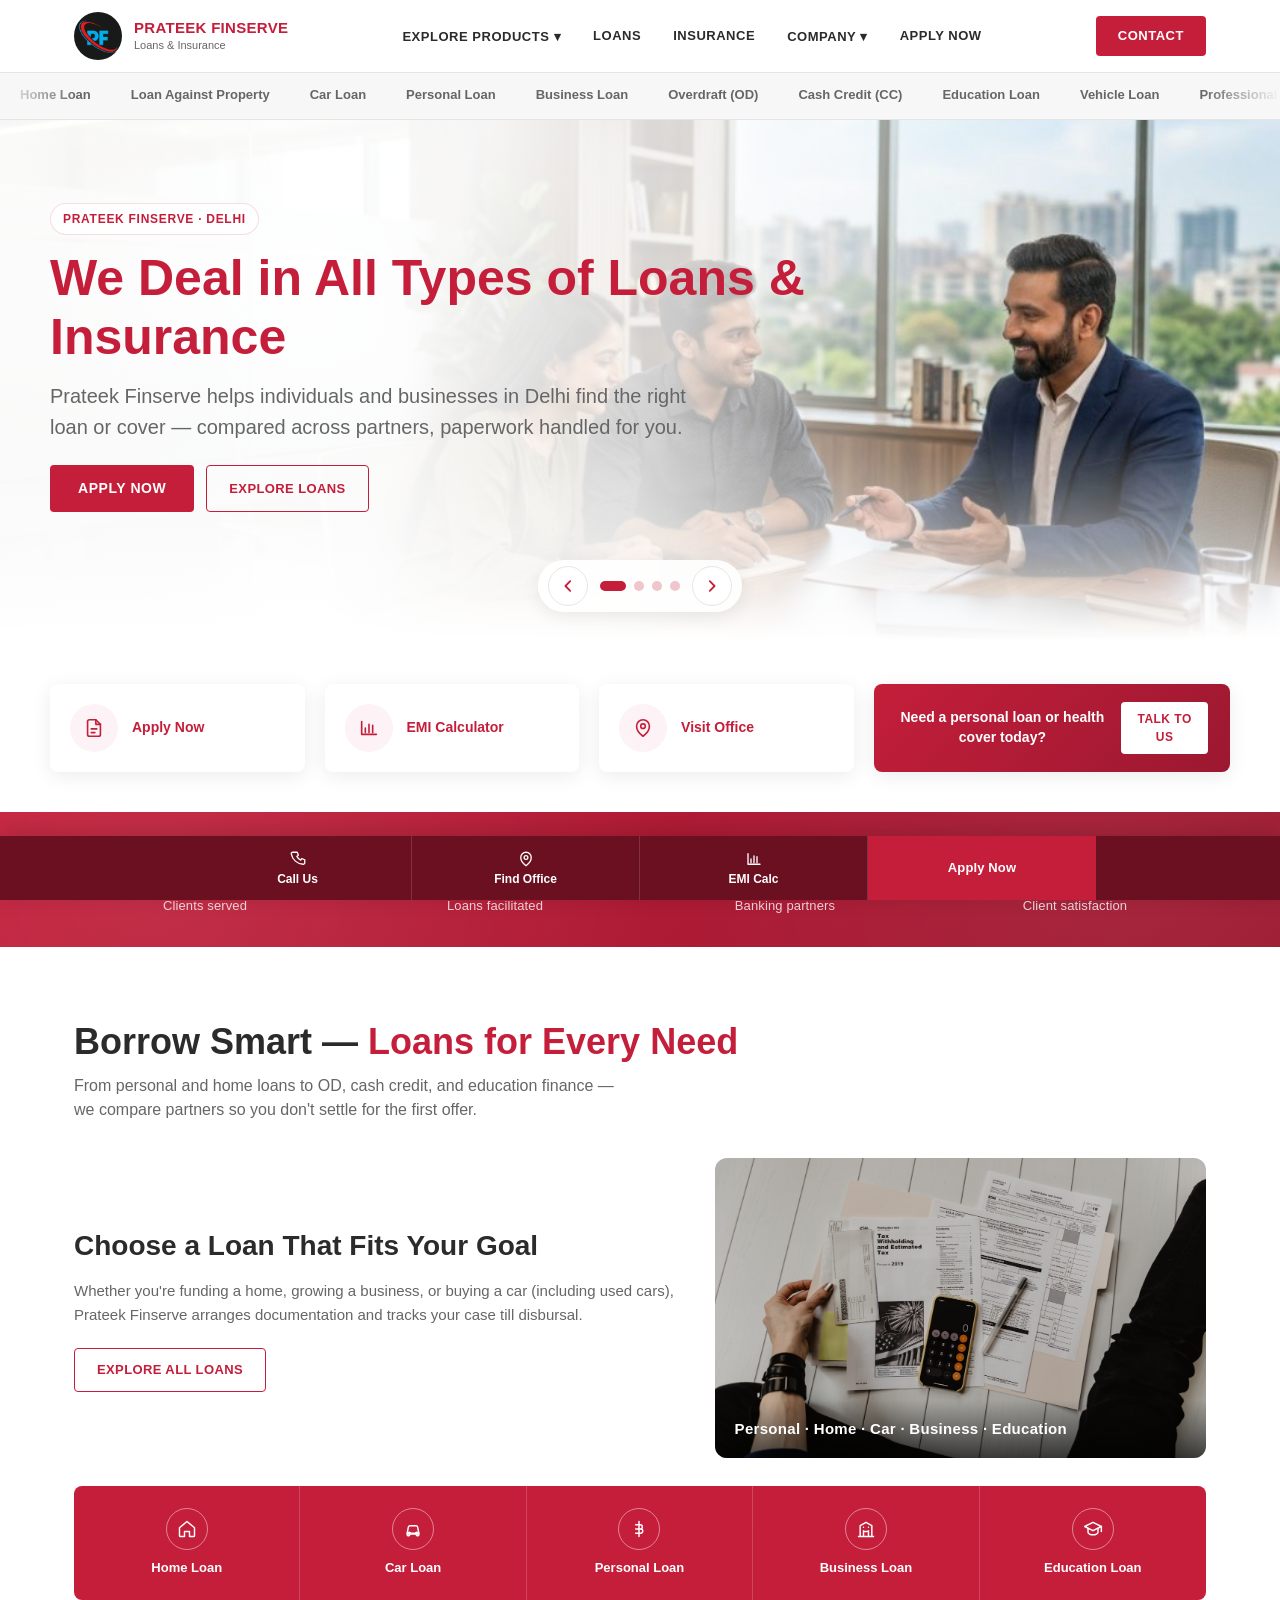
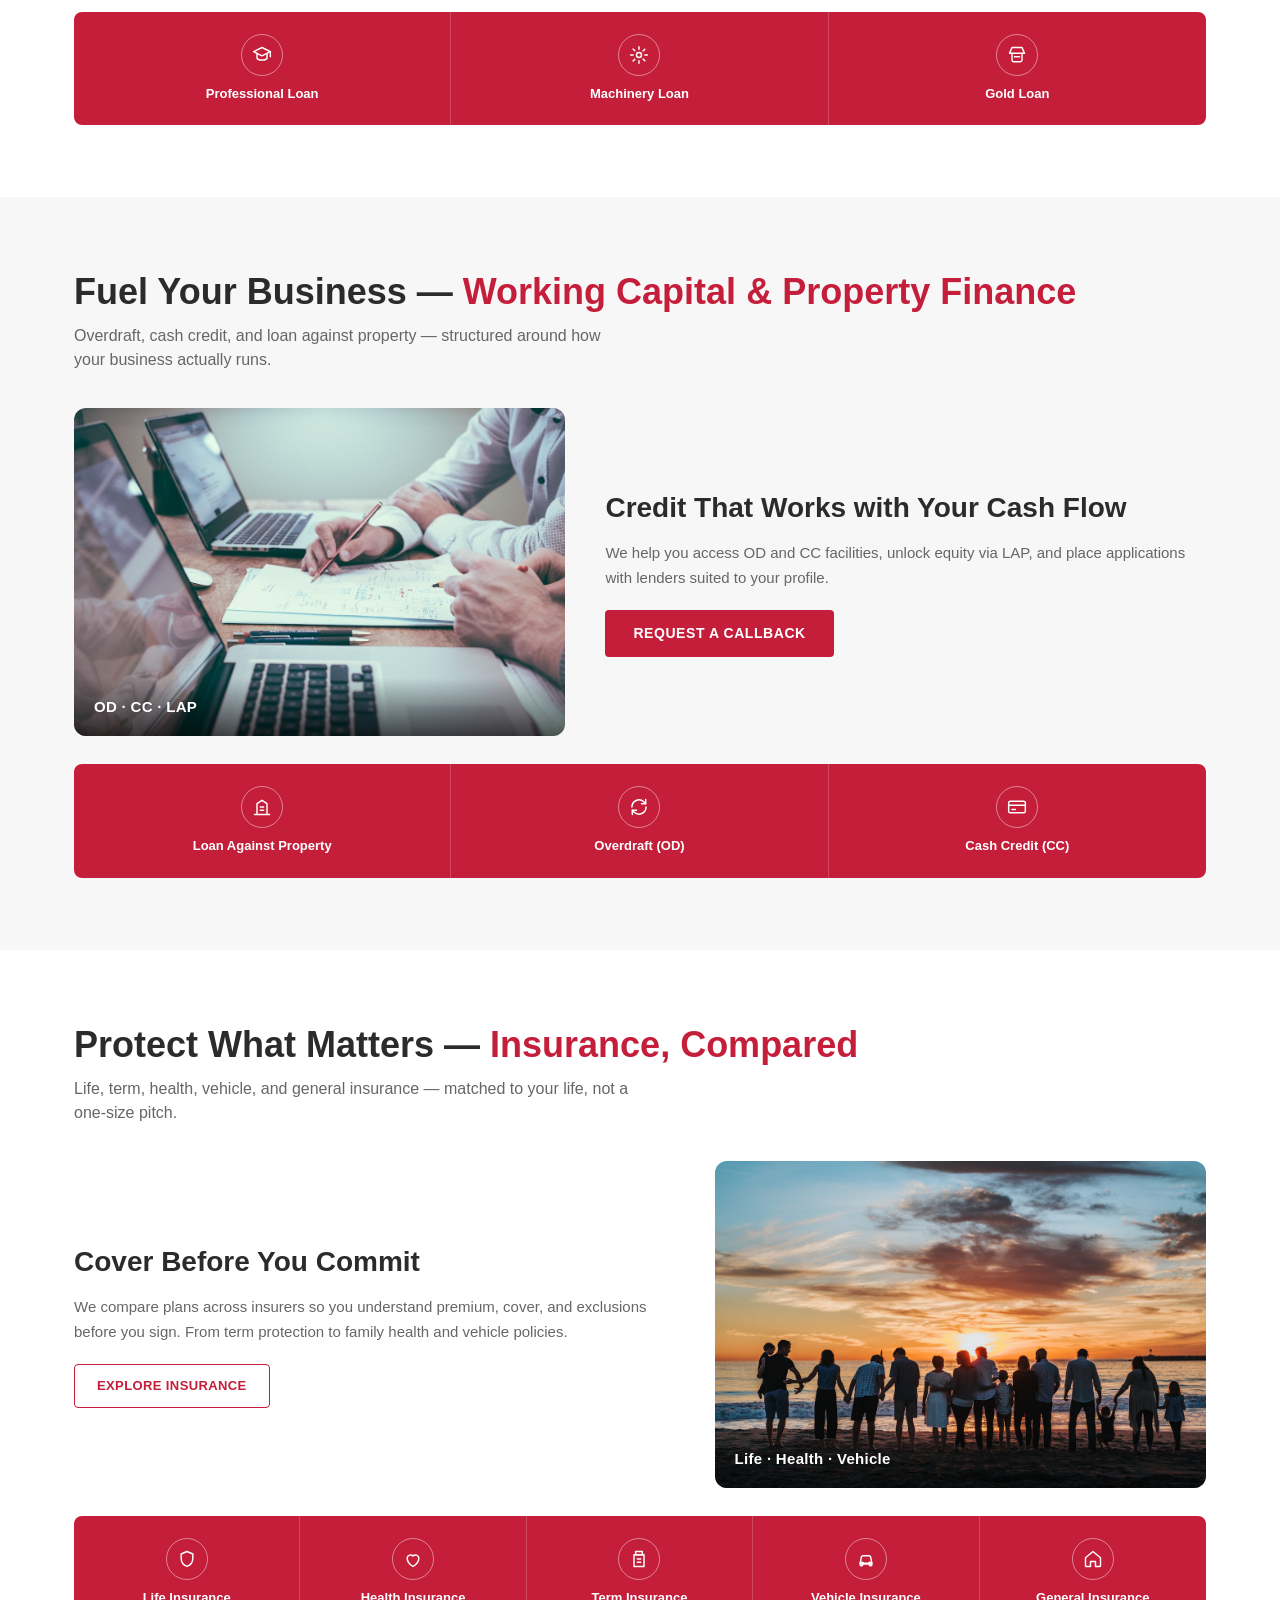
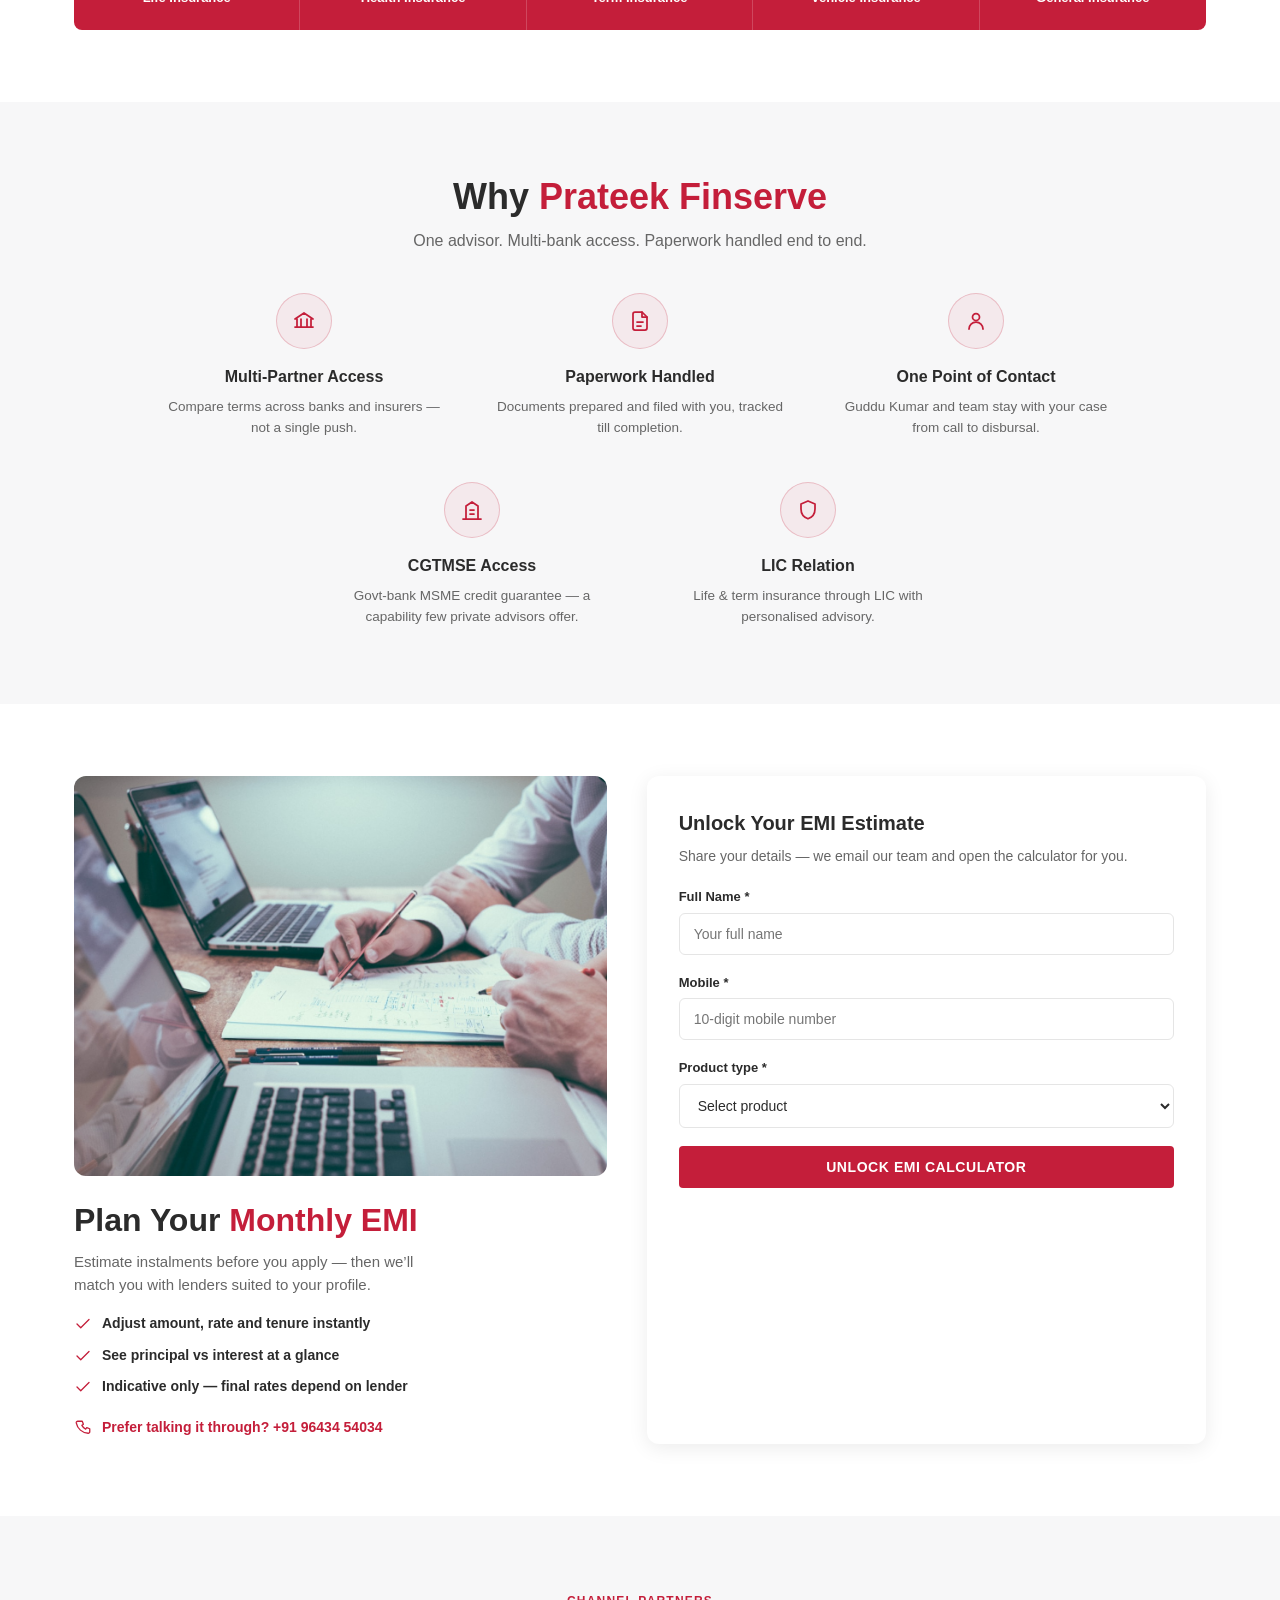
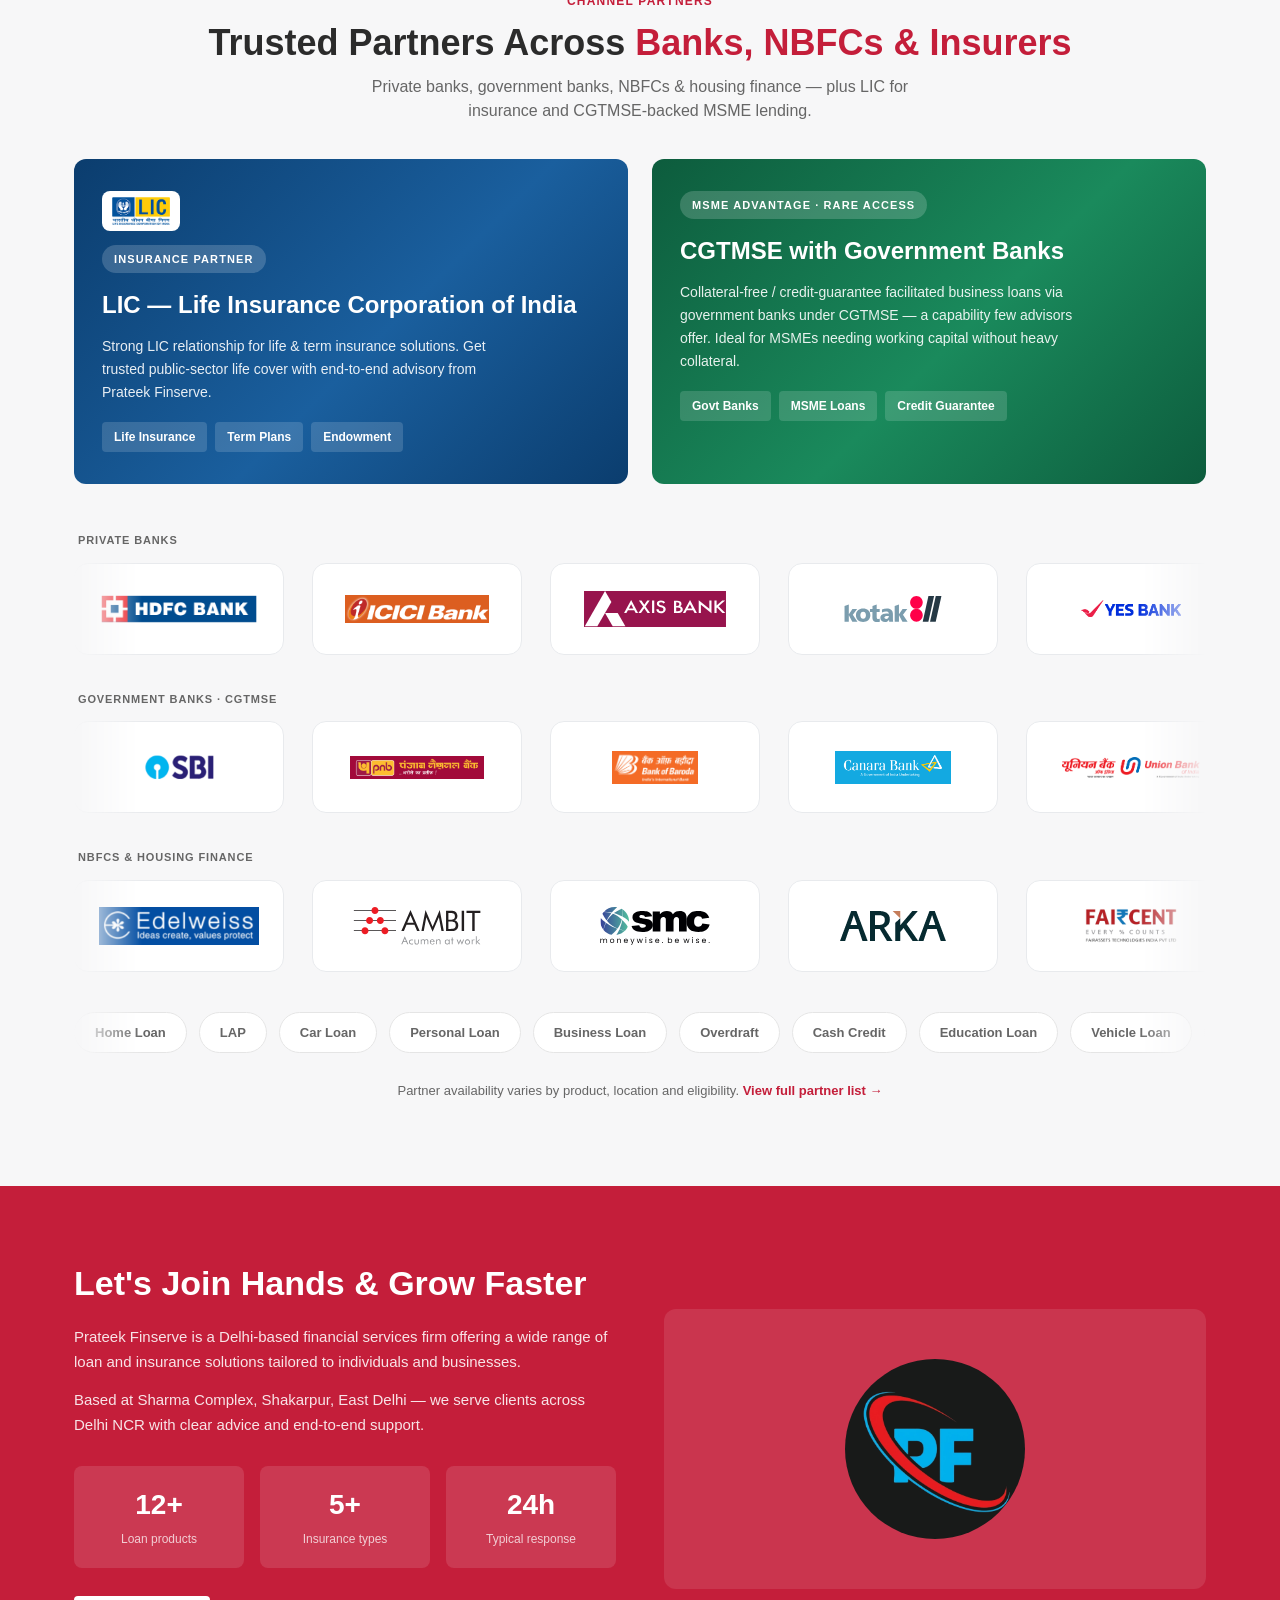
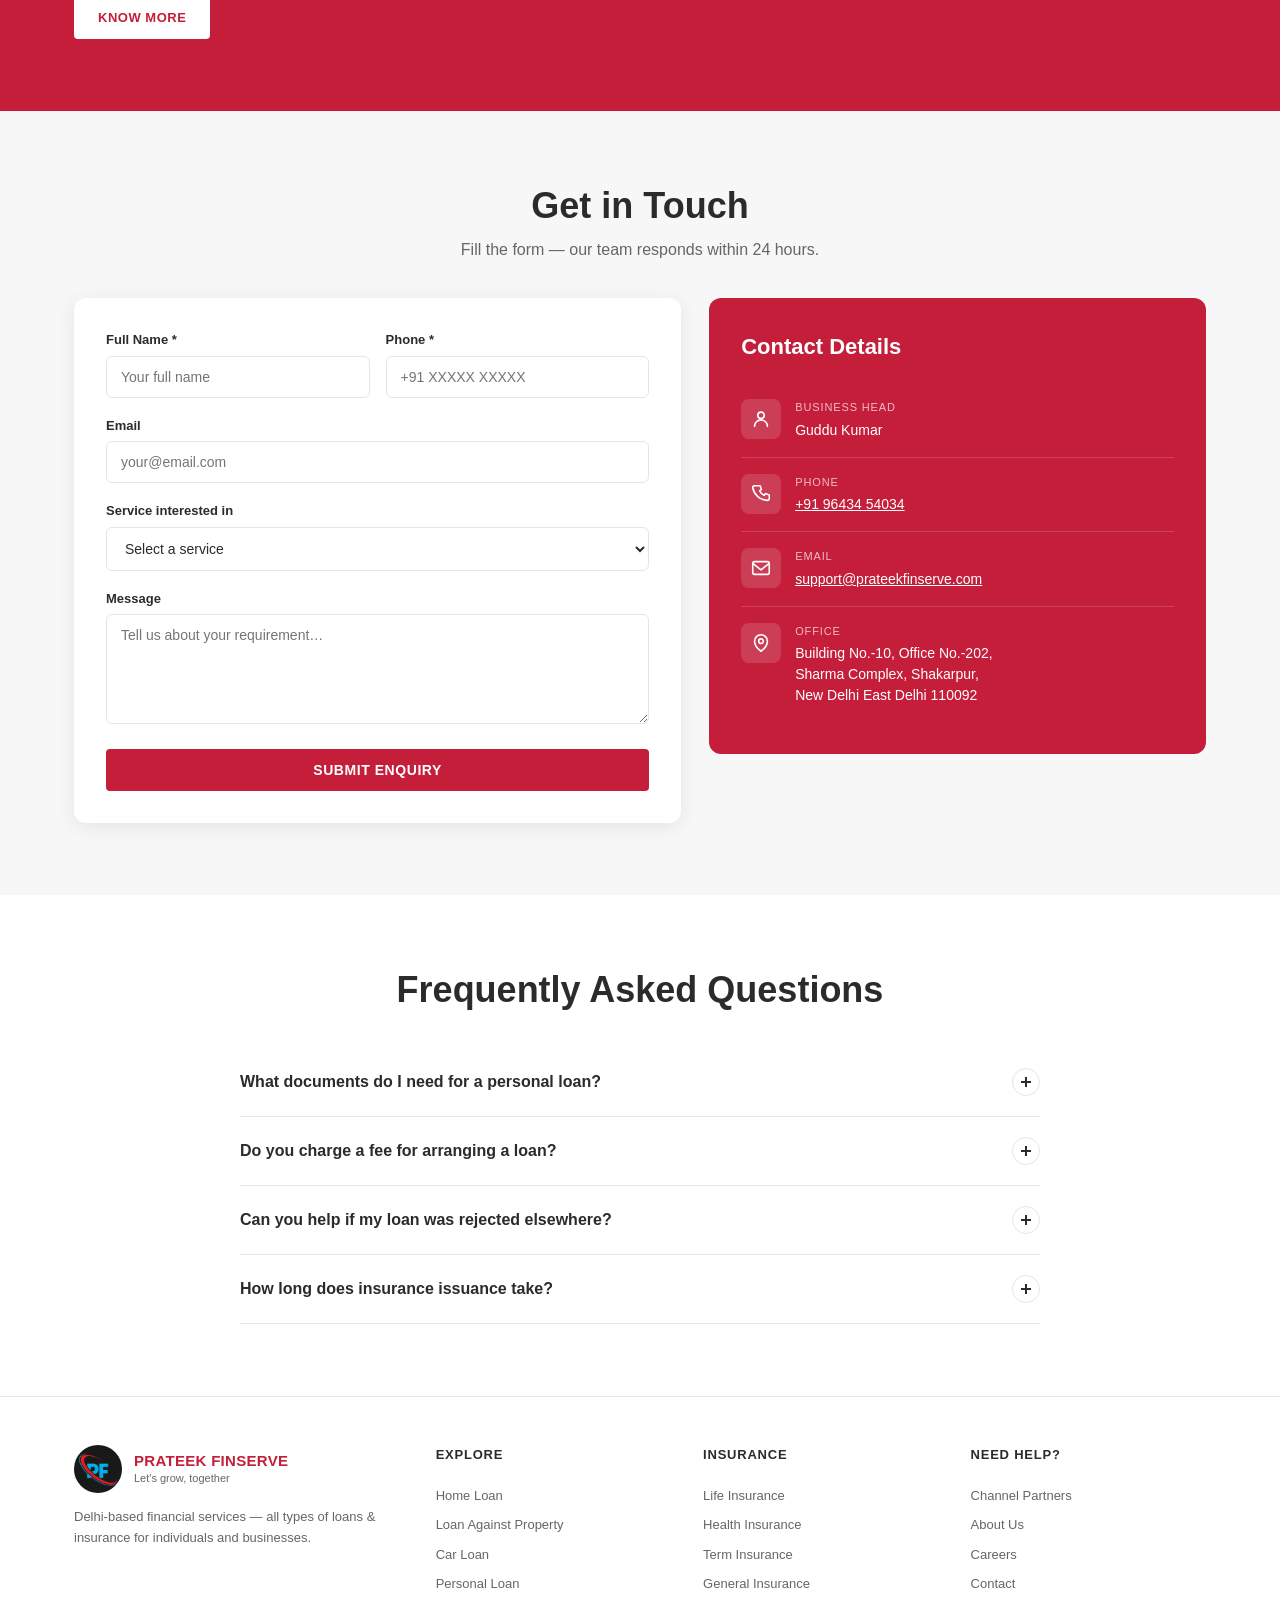
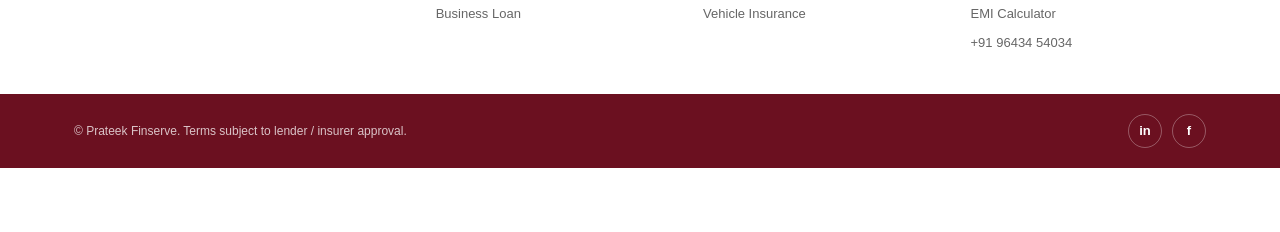
==== commit d88a43a7: "Update navigation links across multiple pages to improve accessibility and user experience. Reintrod" ====
--- a/index.html
+++ b/index.html
@@ -47,8 +47,8 @@
         <div class="dropdown">
           <a href="/loans">All Loans</a>
           <a href="/insurance">All Insurance</a>
+          <a href="/loans#home">Home Loan</a>
           <a href="/loans#personal">Personal Loan</a>
-          <a href="/loans#home">Home Loan</a>
           <a href="/insurance#health">Health Insurance</a>
           <a href="/#calculator">EMI Calculator</a>
         </div>
@@ -73,16 +73,40 @@
 </header>
 
 <!-- Sub navigation -->
-<nav class="sub-nav">
-  <div class="container sub-nav-inner">
-    <a href="/loans#home">Home Loan</a>
-    <a href="/loans#lap">Loan Against Property</a>
-    <a href="/loans#car">Car Loan</a>
-    <a href="/loans#personal">Personal Loan</a>
-    <a href="/loans#business">Business Loan</a>
-    <a href="/insurance#life">Life Insurance</a>
-    <a href="/insurance#health">Health Insurance</a>
-    <a href="/insurance#term">Term Insurance</a>
+<nav class="sub-nav" aria-label="Product quick links">
+  <div class="sub-nav-marquee marquee marquee--continuous">
+    <div class="marquee__track">
+      <a href="/loans#home">Home Loan</a>
+      <a href="/loans#lap">Loan Against Property</a>
+      <a href="/loans#car">Car Loan</a>
+      <a href="/loans#personal">Personal Loan</a>
+      <a href="/loans#business">Business Loan</a>
+      <a href="/loans#od">Overdraft (OD)</a>
+      <a href="/loans#cc">Cash Credit (CC)</a>
+      <a href="/loans#education">Education Loan</a>
+      <a href="/loans#vehicle">Vehicle Loan</a>
+      <a href="/loans#professional">Professional Loan</a>
+      <a href="/loans#machinery">Machinery Loan</a>
+      <a href="/loans#gold">Gold Loan</a>
+      <a href="/insurance#life">Life Insurance</a>
+      <a href="/insurance#health">Health Insurance</a>
+      <a href="/insurance#term">Term Insurance</a>
+      <a href="/loans#home">Home Loan</a>
+      <a href="/loans#lap">Loan Against Property</a>
+      <a href="/loans#car">Car Loan</a>
+      <a href="/loans#personal">Personal Loan</a>
+      <a href="/loans#business">Business Loan</a>
+      <a href="/loans#od">Overdraft (OD)</a>
+      <a href="/loans#cc">Cash Credit (CC)</a>
+      <a href="/loans#education">Education Loan</a>
+      <a href="/loans#vehicle">Vehicle Loan</a>
+      <a href="/loans#professional">Professional Loan</a>
+      <a href="/loans#machinery">Machinery Loan</a>
+      <a href="/loans#gold">Gold Loan</a>
+      <a href="/insurance#life">Life Insurance</a>
+      <a href="/insurance#health">Health Insurance</a>
+      <a href="/insurance#term">Term Insurance</a>
+    </div>
   </div>
 </nav>
 
@@ -97,8 +121,8 @@
         <ul class="mobile-nav-sub">
           <li><a href="/loans">All Loans</a></li>
           <li><a href="/insurance">All Insurance</a></li>
+          <li><a href="/loans#home">Home Loan</a></li>
           <li><a href="/loans#personal">Personal Loan</a></li>
-          <li><a href="/loans#home">Home Loan</a></li>
           <li><a href="/insurance#health">Health Insurance</a></li>
           <li><a href="/#calculator">EMI Calculator</a></li>
         </ul>
@@ -230,6 +254,40 @@
   </div>
 </section>
 
+<!-- Trust stats band -->
+<section class="trust-stats-band" aria-label="Our track record">
+  <div class="container">
+    <div class="trust-stats-grid">
+      <div class="trust-stat" style="--i:0">
+        <div class="trust-stat__value">
+          <b class="trust-stat__num" data-count="2500" data-suffix="+">0</b>
+        </div>
+        <span class="trust-stat__label">Clients served</span>
+      </div>
+      <div class="trust-stat" style="--i:1">
+        <div class="trust-stat__value">
+          <span class="trust-stat__prefix">&#8377;</span>
+          <b class="trust-stat__num" data-count="100" data-suffix="+">0</b>
+          <span class="trust-stat__suffix">Cr</span>
+        </div>
+        <span class="trust-stat__label">Loans facilitated</span>
+      </div>
+      <div class="trust-stat" style="--i:2">
+        <div class="trust-stat__value">
+          <b class="trust-stat__num" data-count="35" data-suffix="+">0</b>
+        </div>
+        <span class="trust-stat__label">Banking partners</span>
+      </div>
+      <div class="trust-stat" style="--i:3">
+        <div class="trust-stat__value">
+          <b class="trust-stat__num" data-count="98" data-suffix="%">0</b>
+        </div>
+        <span class="trust-stat__label">Client satisfaction</span>
+      </div>
+    </div>
+  </div>
+</section>
+
 <!-- Loans modular section -->
 <section class="section" id="loans">
   <div class="container">
@@ -249,29 +307,29 @@
       </div>
     </div>
     <div class="cta-bar five">
+      <a href="/loans#home">
+        <span class="cta-icon" aria-hidden="true">
+          <svg viewBox="0 0 24 24" fill="none" stroke="currentColor" stroke-width="1.75" stroke-linecap="round" stroke-linejoin="round"><path d="M3 10.5 12 3l9 7.5V20a1 1 0 0 1-1 1h-5v-6H9v6H4a1 1 0 0 1-1-1v-9.5Z"/></svg>
+        </span>
+        Home Loan
+      </a>
+      <a href="/loans#car">
+        <span class="cta-icon" aria-hidden="true">
+          <svg viewBox="0 0 24 24" fill="none" stroke="currentColor" stroke-width="1.75" stroke-linecap="round" stroke-linejoin="round"><path d="M5 17h14v2a1 1 0 0 1-1 1h-1a1 1 0 0 1-1-1v-1H8v1a1 1 0 0 1-1 1H6a1 1 0 0 1-1-1v-2Z"/><path d="M5 17 6.5 9.5A2 2 0 0 1 8.4 8h7.2a2 2 0 0 1 1.9 1.5L19 17"/><circle cx="7.5" cy="17" r="1.25"/><circle cx="16.5" cy="17" r="1.25"/></svg>
+        </span>
+        Car Loan
+      </a>
       <a href="/loans#personal">
         <span class="cta-icon" aria-hidden="true">
           <svg viewBox="0 0 24 24" fill="none" stroke="currentColor" stroke-width="1.75" stroke-linecap="round" stroke-linejoin="round"><path d="M12 3v18M8 7h5.5a2.5 2.5 0 0 1 0 5H8m0 0h6a2.5 2.5 0 0 1 0 5H8"/></svg>
         </span>
         Personal Loan
       </a>
-      <a href="/loans#home">
-        <span class="cta-icon" aria-hidden="true">
-          <svg viewBox="0 0 24 24" fill="none" stroke="currentColor" stroke-width="1.75" stroke-linecap="round" stroke-linejoin="round"><path d="M3 10.5 12 3l9 7.5V20a1 1 0 0 1-1 1h-5v-6H9v6H4a1 1 0 0 1-1-1v-9.5Z"/></svg>
-        </span>
-        Home Loan
-      </a>
       <a href="/loans#business">
         <span class="cta-icon" aria-hidden="true">
           <svg viewBox="0 0 24 24" fill="none" stroke="currentColor" stroke-width="1.75" stroke-linecap="round" stroke-linejoin="round"><path d="M3 21h18M5 21V8l7-4 7 4v13M9 21v-6h6v6M9 10h.01M15 10h.01M9 14h.01M15 14h.01"/></svg>
         </span>
         Business Loan
-      </a>
-      <a href="/loans#car">
-        <span class="cta-icon" aria-hidden="true">
-          <svg viewBox="0 0 24 24" fill="none" stroke="currentColor" stroke-width="1.75" stroke-linecap="round" stroke-linejoin="round"><path d="M5 17h14v2a1 1 0 0 1-1 1h-1a1 1 0 0 1-1-1v-1H8v1a1 1 0 0 1-1 1H6a1 1 0 0 1-1-1v-2Z"/><path d="M5 17 6.5 9.5A2 2 0 0 1 8.4 8h7.2a2 2 0 0 1 1.9 1.5L19 17"/><circle cx="7.5" cy="17" r="1.25"/><circle cx="16.5" cy="17" r="1.25"/></svg>
-        </span>
-        Car Loan
       </a>
       <a href="/loans#education">
         <span class="cta-icon" aria-hidden="true">
@@ -322,6 +380,12 @@
       </div>
     </div>
     <div class="cta-bar three">
+      <a href="/loans#lap">
+        <span class="cta-icon" aria-hidden="true">
+          <svg viewBox="0 0 24 24" fill="none" stroke="currentColor" stroke-width="1.75" stroke-linecap="round" stroke-linejoin="round"><path d="M3 21h18M6 21V8l6-4 6 4v13M10 12h4M10 16h4"/></svg>
+        </span>
+        Loan Against Property
+      </a>
       <a href="/loans#od">
         <span class="cta-icon" aria-hidden="true">
           <svg viewBox="0 0 24 24" fill="none" stroke="currentColor" stroke-width="1.75" stroke-linecap="round" stroke-linejoin="round"><path d="M3.5 12a8.5 8.5 0 0 1 14.2-6.3L20 8"/><path d="M20 3v5h-5"/><path d="M20.5 12a8.5 8.5 0 0 1-14.2 6.3L4 16"/><path d="M4 21v-5h5"/></svg>
@@ -333,12 +397,6 @@
           <svg viewBox="0 0 24 24" fill="none" stroke="currentColor" stroke-width="1.75" stroke-linecap="round" stroke-linejoin="round"><rect x="2" y="5" width="20" height="14" rx="2"/><path d="M2 10h20M6 15h4"/></svg>
         </span>
         Cash Credit (CC)
-      </a>
-      <a href="/loans#lap">
-        <span class="cta-icon" aria-hidden="true">
-          <svg viewBox="0 0 24 24" fill="none" stroke="currentColor" stroke-width="1.75" stroke-linecap="round" stroke-linejoin="round"><path d="M3 21h18M6 21V8l6-4 6 4v13M10 12h4M10 16h4"/></svg>
-        </span>
-        Loan Against Property
       </a>
     </div>
   </div>
@@ -369,17 +427,17 @@
         </span>
         Life Insurance
       </a>
+      <a href="/insurance#health">
+        <span class="cta-icon" aria-hidden="true">
+          <svg viewBox="0 0 24 24" fill="none" stroke="currentColor" stroke-width="1.75" stroke-linecap="round" stroke-linejoin="round"><path d="M12 21s-7-4.4-7-10a4 4 0 0 1 7-2.5A4 4 0 0 1 19 11c0 5.6-7 10-7 10Z"/></svg>
+        </span>
+        Health Insurance
+      </a>
       <a href="/insurance#term">
         <span class="cta-icon" aria-hidden="true">
           <svg viewBox="0 0 24 24" fill="none" stroke="currentColor" stroke-width="1.75" stroke-linecap="round" stroke-linejoin="round"><path d="M8 3h8v4H8V3Z"/><path d="M6 7h12v14H6V7Z"/><path d="M10 12h4M10 16h4"/></svg>
         </span>
         Term Insurance
-      </a>
-      <a href="/insurance#health">
-        <span class="cta-icon" aria-hidden="true">
-          <svg viewBox="0 0 24 24" fill="none" stroke="currentColor" stroke-width="1.75" stroke-linecap="round" stroke-linejoin="round"><path d="M12 21s-7-4.4-7-10a4 4 0 0 1 7-2.5A4 4 0 0 1 19 11c0 5.6-7 10-7 10Z"/></svg>
-        </span>
-        Health Insurance
       </a>
       <a href="/insurance#vehicle">
         <span class="cta-icon" aria-hidden="true">
@@ -495,17 +553,17 @@
               <label for="emiProduct">Product type *</label>
               <select id="emiProduct" name="product" required>
                 <option value="">Select product</option>
+                <option value="Home Loan" data-rate="8.5">Home Loan</option>
+                <option value="Loan Against Property" data-rate="9.5">Loan Against Property</option>
+                <option value="Car Loan" data-rate="9">Car Loan</option>
                 <option value="Personal Loan" data-rate="10.5">Personal Loan</option>
-                <option value="Home Loan" data-rate="8.5">Home Loan</option>
-                <option value="Car Loan" data-rate="9">Car Loan</option>
-                <option value="Loan Against Property" data-rate="9.5">Loan Against Property</option>
                 <option value="Business Loan" data-rate="12">Business Loan</option>
                 <option value="Education Loan" data-rate="10.5">Education Loan</option>
                 <option value="Overdraft (OD)" data-rate="12">Overdraft (OD)</option>
                 <option value="Cash Credit (CC)" data-rate="12">Cash Credit (CC)</option>
                 <option value="Life Insurance">Life Insurance</option>
+                <option value="Health Insurance">Health Insurance</option>
                 <option value="Term Insurance">Term Insurance</option>
-                <option value="Health Insurance">Health Insurance</option>
               </select>
             </div>
             <button type="submit" class="btn-maroon" id="emiLeadSubmit" style="width:100%;">Unlock EMI Calculator</button>
@@ -514,10 +572,10 @@
 
         <div class="calc-wrap" id="emiCalcPanel" hidden>
           <div class="calc-tabs" id="calcTabs">
-            <button type="button" class="calc-tab active" data-rate="10.5" data-product="Personal Loan">Personal Loan</button>
-            <button type="button" class="calc-tab" data-rate="8.5" data-product="Home Loan">Home Loan</button>
+            <button type="button" class="calc-tab active" data-rate="8.5" data-product="Home Loan">Home Loan</button>
+            <button type="button" class="calc-tab" data-rate="9.5" data-product="Loan Against Property">Loan Against Property</button>
             <button type="button" class="calc-tab" data-rate="9" data-product="Car Loan">Car Loan</button>
-            <button type="button" class="calc-tab" data-rate="9.5" data-product="Loan Against Property">Loan Against Property</button>
+            <button type="button" class="calc-tab" data-rate="10.5" data-product="Personal Loan">Personal Loan</button>
             <button type="button" class="calc-tab" data-rate="12" data-product="Business Loan">Business Loan</button>
           </div>
           <div class="calc-grid">
@@ -617,35 +675,37 @@
     <div class="tech-marquee">
       <div class="marquee marquee--slow">
         <div class="marquee__track">
+          <span class="tech-pill">Home Loan</span>
+          <span class="tech-pill">LAP</span>
+          <span class="tech-pill">Car Loan</span>
           <span class="tech-pill">Personal Loan</span>
-          <span class="tech-pill">Home Loan</span>
           <span class="tech-pill">Business Loan</span>
-          <span class="tech-pill">LAP</span>
           <span class="tech-pill">Overdraft</span>
           <span class="tech-pill">Cash Credit</span>
-          <span class="tech-pill">Car Loan</span>
           <span class="tech-pill">Education Loan</span>
+          <span class="tech-pill">Vehicle Loan</span>
           <span class="tech-pill">Professional Loan</span>
           <span class="tech-pill">Machinery Loan</span>
           <span class="tech-pill">Gold Loan</span>
           <span class="tech-pill">Life Insurance</span>
+          <span class="tech-pill">Health Cover</span>
           <span class="tech-pill">Term Plans</span>
-          <span class="tech-pill">Health Cover</span>
           <span class="tech-pill">CGTMSE</span>
+          <span class="tech-pill">Home Loan</span>
+          <span class="tech-pill">LAP</span>
+          <span class="tech-pill">Car Loan</span>
           <span class="tech-pill">Personal Loan</span>
-          <span class="tech-pill">Home Loan</span>
           <span class="tech-pill">Business Loan</span>
-          <span class="tech-pill">LAP</span>
           <span class="tech-pill">Overdraft</span>
           <span class="tech-pill">Cash Credit</span>
-          <span class="tech-pill">Car Loan</span>
           <span class="tech-pill">Education Loan</span>
+          <span class="tech-pill">Vehicle Loan</span>
           <span class="tech-pill">Professional Loan</span>
           <span class="tech-pill">Machinery Loan</span>
           <span class="tech-pill">Gold Loan</span>
           <span class="tech-pill">Life Insurance</span>
+          <span class="tech-pill">Health Cover</span>
           <span class="tech-pill">Term Plans</span>
-          <span class="tech-pill">Health Cover</span>
           <span class="tech-pill">CGTMSE</span>
         </div>
       </div>
@@ -705,13 +765,13 @@
           <select id="homeService" name="service">
             <option value="">Select a service</option>
             <optgroup label="Loans">
+              <option>Home Loan</option>
+              <option>Loan Against Property</option>
+              <option>Car / Used Car Loan</option>
               <option>Personal Loan</option>
               <option>Business Loan</option>
-              <option>Home Loan</option>
-              <option>Loan Against Property</option>
               <option>Overdraft (OD)</option>
               <option>Cash Credit (CC)</option>
-              <option>Car / Used Car Loan</option>
               <option>Education Loan</option>
               <option>Vehicle Loan</option>
               <option>Professional Loan</option>
@@ -720,8 +780,8 @@
             </optgroup>
             <optgroup label="Insurance">
               <option>Life Insurance</option>
+              <option>Health Insurance</option>
               <option>Term Insurance</option>
-              <option>Health Insurance</option>
               <option>General Insurance</option>
               <option>Vehicle Insurance</option>
             </optgroup>
@@ -805,19 +865,19 @@
     <div>
       <h4>Explore</h4>
       <ul class="footer-links">
+        <li><a href="/loans#home">Home Loan</a></li>
+        <li><a href="/loans#lap">Loan Against Property</a></li>
+        <li><a href="/loans#car">Car Loan</a></li>
         <li><a href="/loans#personal">Personal Loan</a></li>
-        <li><a href="/loans#home">Home Loan</a></li>
         <li><a href="/loans#business">Business Loan</a></li>
-        <li><a href="/loans#car">Car Loan</a></li>
-        <li><a href="/loans#lap">Loan Against Property</a></li>
       </ul>
     </div>
     <div>
       <h4>Insurance</h4>
       <ul class="footer-links">
         <li><a href="/insurance#life">Life Insurance</a></li>
+        <li><a href="/insurance#health">Health Insurance</a></li>
         <li><a href="/insurance#term">Term Insurance</a></li>
-        <li><a href="/insurance#health">Health Insurance</a></li>
         <li><a href="/insurance#general">General Insurance</a></li>
         <li><a href="/insurance#vehicle">Vehicle Insurance</a></li>
       </ul>
--- a/css/style.css
+++ b/css/style.css
@@ -232,28 +232,37 @@
 .sub-nav {
   background: var(--off);
   border-bottom: 1px solid var(--border);
-}
-
-.sub-nav-inner {
-  display: flex;
-  gap: 8px;
-  overflow-x: auto;
-  padding: 0;
-}
-
-.sub-nav a {
-  padding: 12px 16px;
+  overflow: hidden;
+}
+
+.sub-nav-marquee {
+  mask-image: linear-gradient(90deg, transparent, #000 4%, #000 96%, transparent);
+  -webkit-mask-image: linear-gradient(90deg, transparent, #000 4%, #000 96%, transparent);
+}
+
+.sub-nav-marquee .marquee__track {
+  gap: 0;
+  animation-duration: 48s;
+}
+
+.sub-nav-marquee a {
+  display: inline-block;
+  padding: 12px 20px;
   font-size: 13px;
   font-weight: 600;
   color: var(--text-soft);
   white-space: nowrap;
   border-bottom: 2px solid transparent;
-}
-
-.sub-nav a:hover,
-.sub-nav a.active {
+  flex-shrink: 0;
+}
+
+.sub-nav-marquee a:hover {
   color: var(--maroon);
   border-bottom-color: var(--maroon);
+}
+
+.marquee--continuous:hover .marquee__track {
+  animation-play-state: running;
 }
 
 /* ---------- HERO — full-bleed photo with soft blend ---------- */
@@ -509,6 +518,106 @@
   background: #fff;
 }
 
+/* Trust stats band — below hero banner */
+.trust-stats-band {
+  background: linear-gradient(135deg, var(--maroon) 0%, var(--maroon-deep) 100%);
+  padding: 32px 0;
+  position: relative;
+  overflow: hidden;
+}
+
+.trust-stats-band::before {
+  content: "";
+  position: absolute;
+  inset: 0;
+  background:
+    radial-gradient(circle at 12% 50%, rgba(255, 255, 255, 0.08) 0%, transparent 45%),
+    radial-gradient(circle at 88% 50%, rgba(255, 255, 255, 0.06) 0%, transparent 40%);
+  pointer-events: none;
+}
+
+.trust-stats-grid {
+  position: relative;
+  z-index: 1;
+  display: grid;
+  grid-template-columns: repeat(4, 1fr);
+  gap: 20px 28px;
+}
+
+.trust-stat {
+  text-align: center;
+  opacity: 0;
+  transform: translateY(18px);
+  transition: opacity 0.65s ease, transform 0.65s ease;
+  transition-delay: calc(var(--i, 0) * 0.12s);
+}
+
+.trust-stats-band.is-visible .trust-stat {
+  opacity: 1;
+  transform: translateY(0);
+}
+
+.trust-stat__value {
+  display: flex;
+  align-items: baseline;
+  justify-content: center;
+  gap: 3px;
+  font-weight: 700;
+  font-size: clamp(28px, 3.6vw, 44px);
+  color: #fff;
+  line-height: 1;
+  letter-spacing: -0.02em;
+}
+
+.trust-stat__prefix,
+.trust-stat__suffix {
+  font-size: 0.72em;
+  font-weight: 700;
+  color: rgba(255, 255, 255, 0.92);
+}
+
+.trust-stat__num {
+  font-variant-numeric: tabular-nums;
+}
+
+.trust-stat__label {
+  display: block;
+  margin-top: 8px;
+  font-size: 13px;
+  font-weight: 500;
+  color: rgba(255, 255, 255, 0.82);
+  letter-spacing: 0.01em;
+}
+
+@media (prefers-reduced-motion: reduce) {
+  .trust-stat {
+    opacity: 1;
+    transform: none;
+    transition: none;
+  }
+}
+
+@media (max-width: 768px) {
+  .trust-stats-band {
+    padding: 28px 0;
+  }
+
+  .trust-stats-grid {
+    grid-template-columns: repeat(2, 1fr);
+    gap: 24px 16px;
+  }
+}
+
+@media (max-width: 420px) {
+  .trust-stat__value {
+    font-size: clamp(24px, 7vw, 32px);
+  }
+
+  .trust-stat__label {
+    font-size: 12px;
+  }
+}
+
 @media (max-width: 900px) {
   .hero-slides {
     min-height: 0;
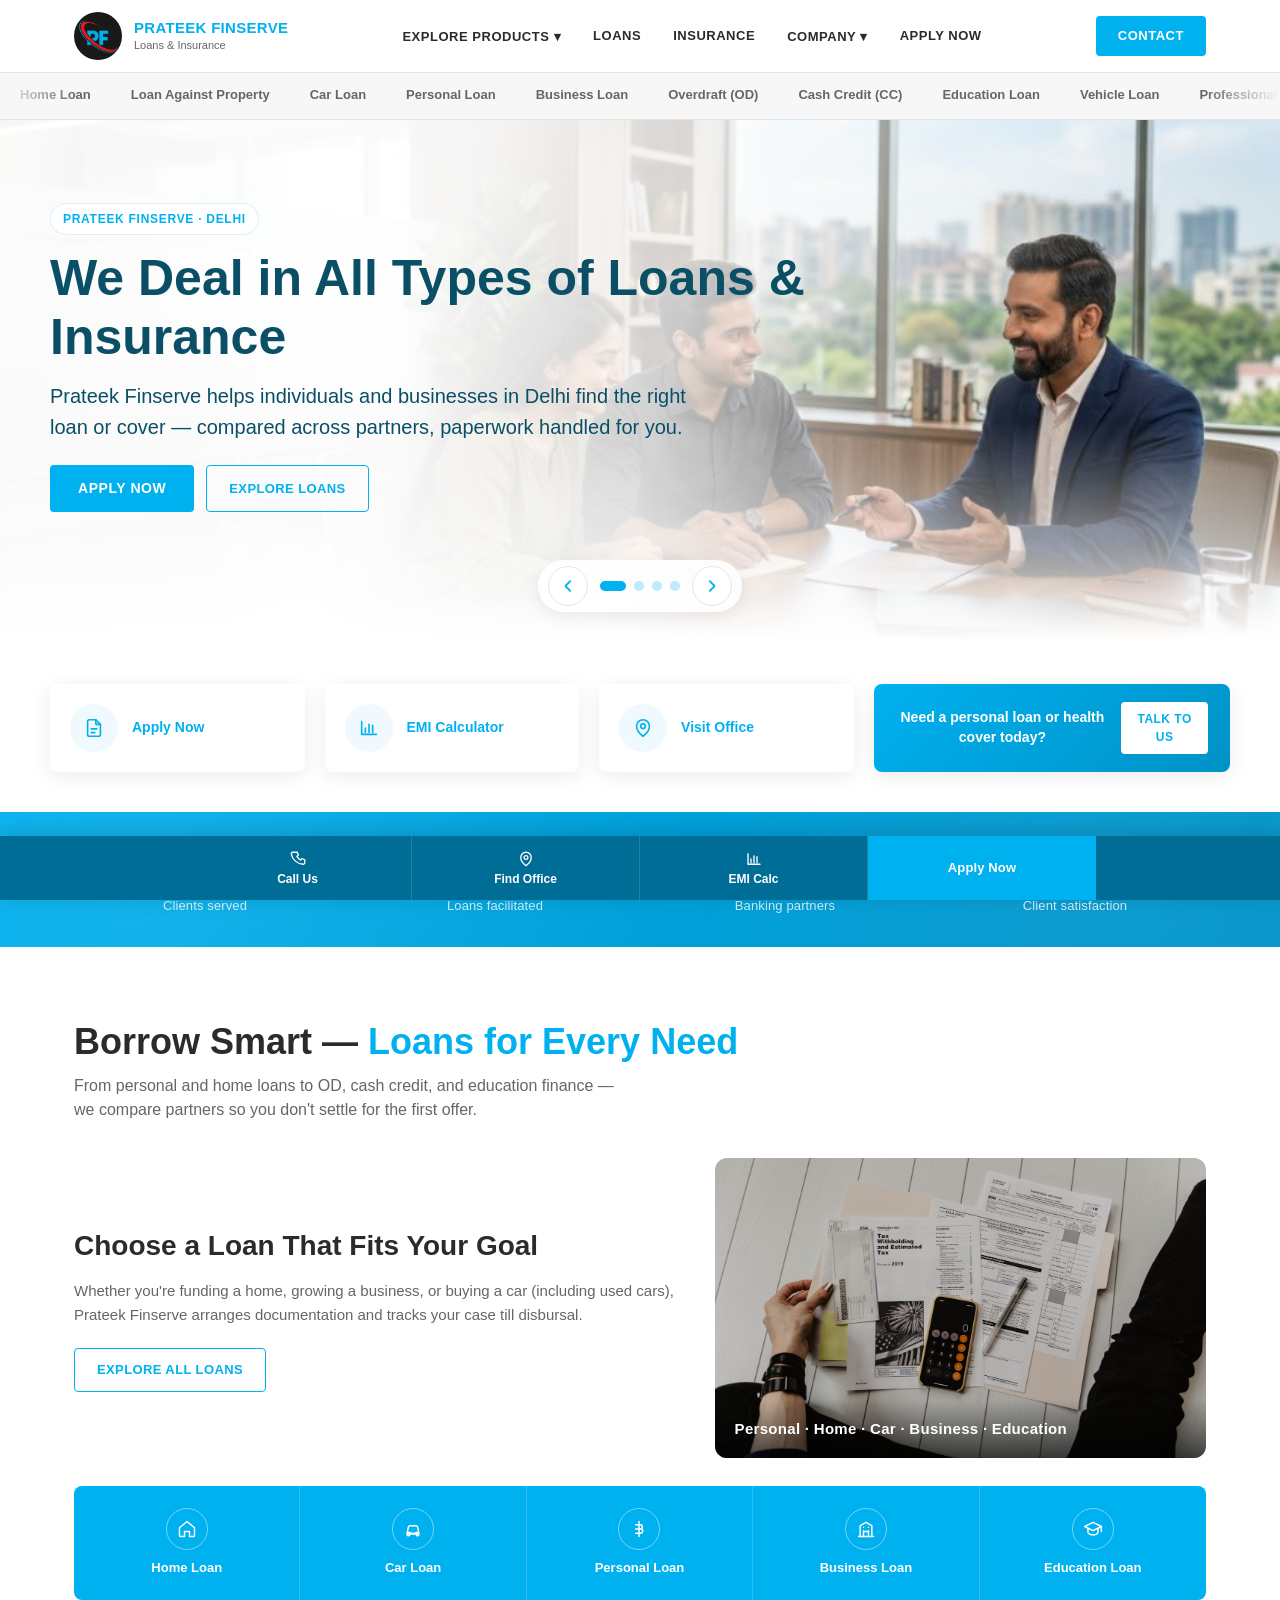
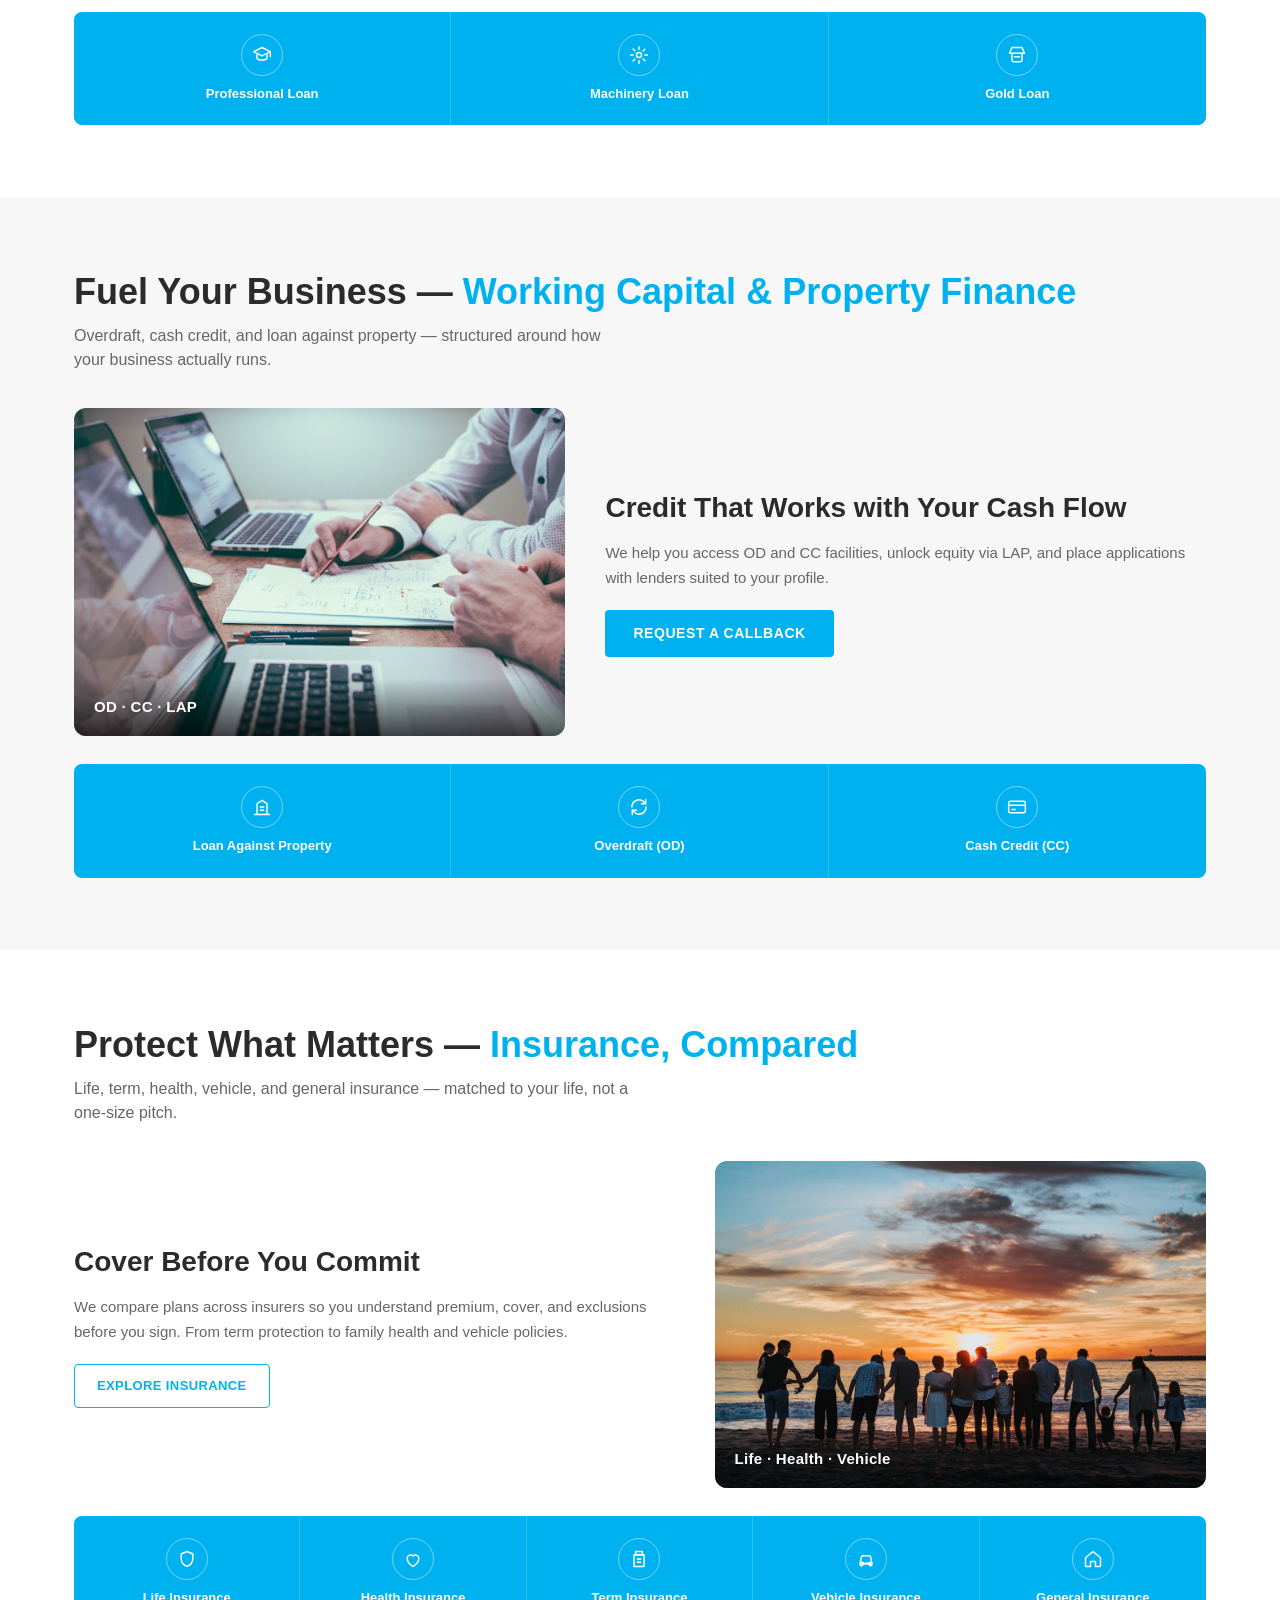
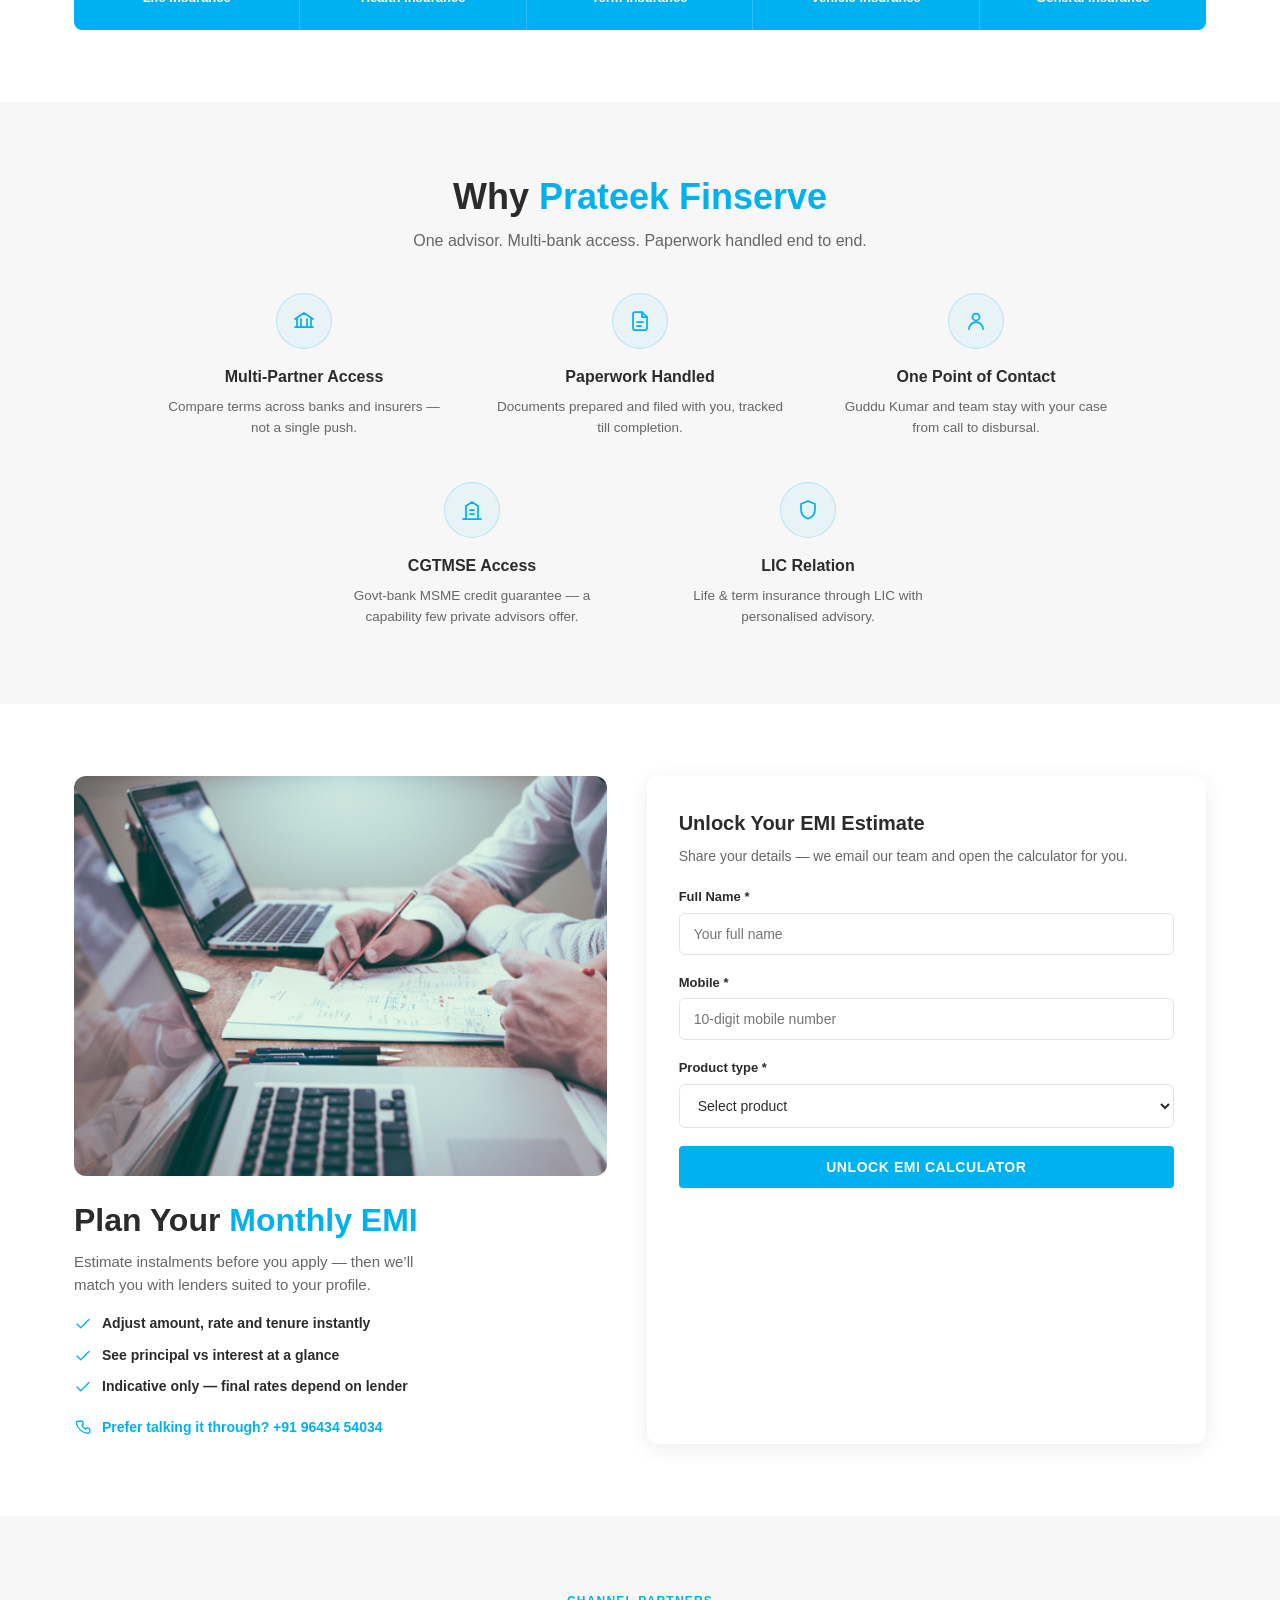
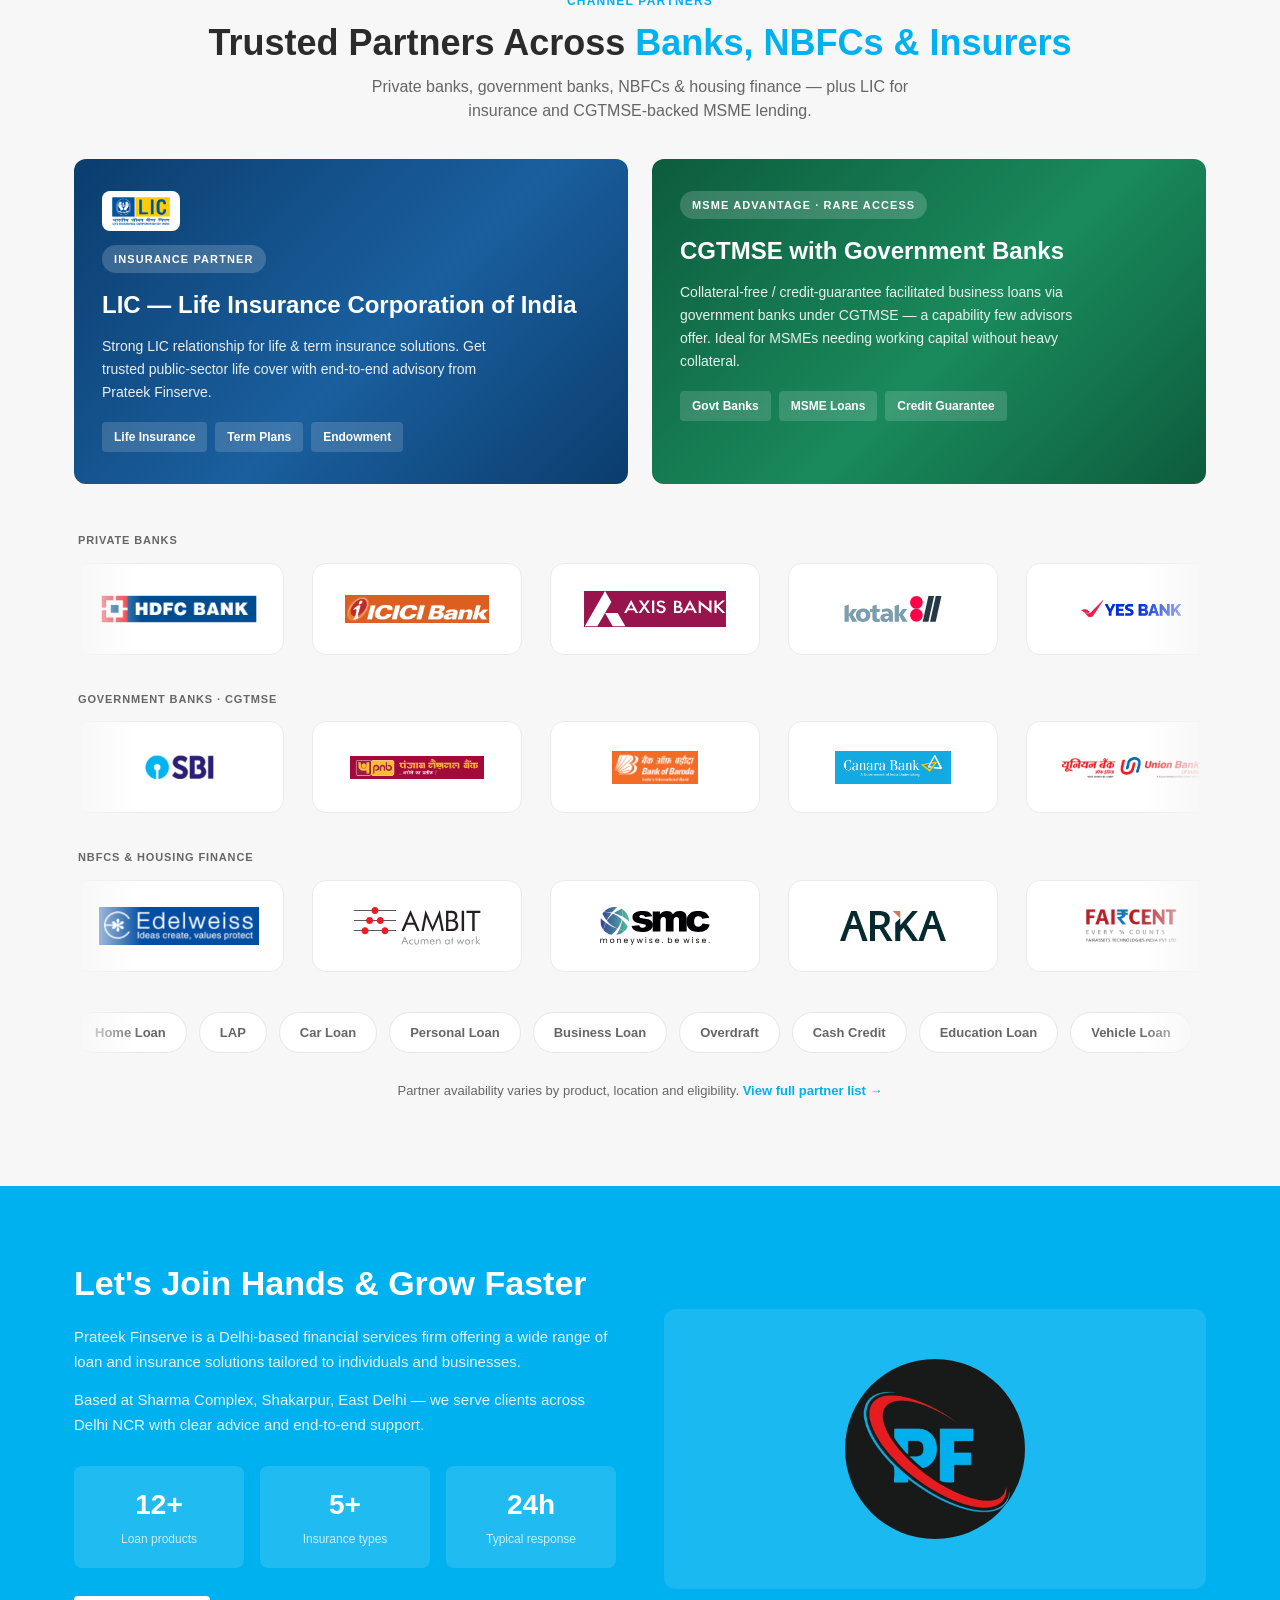
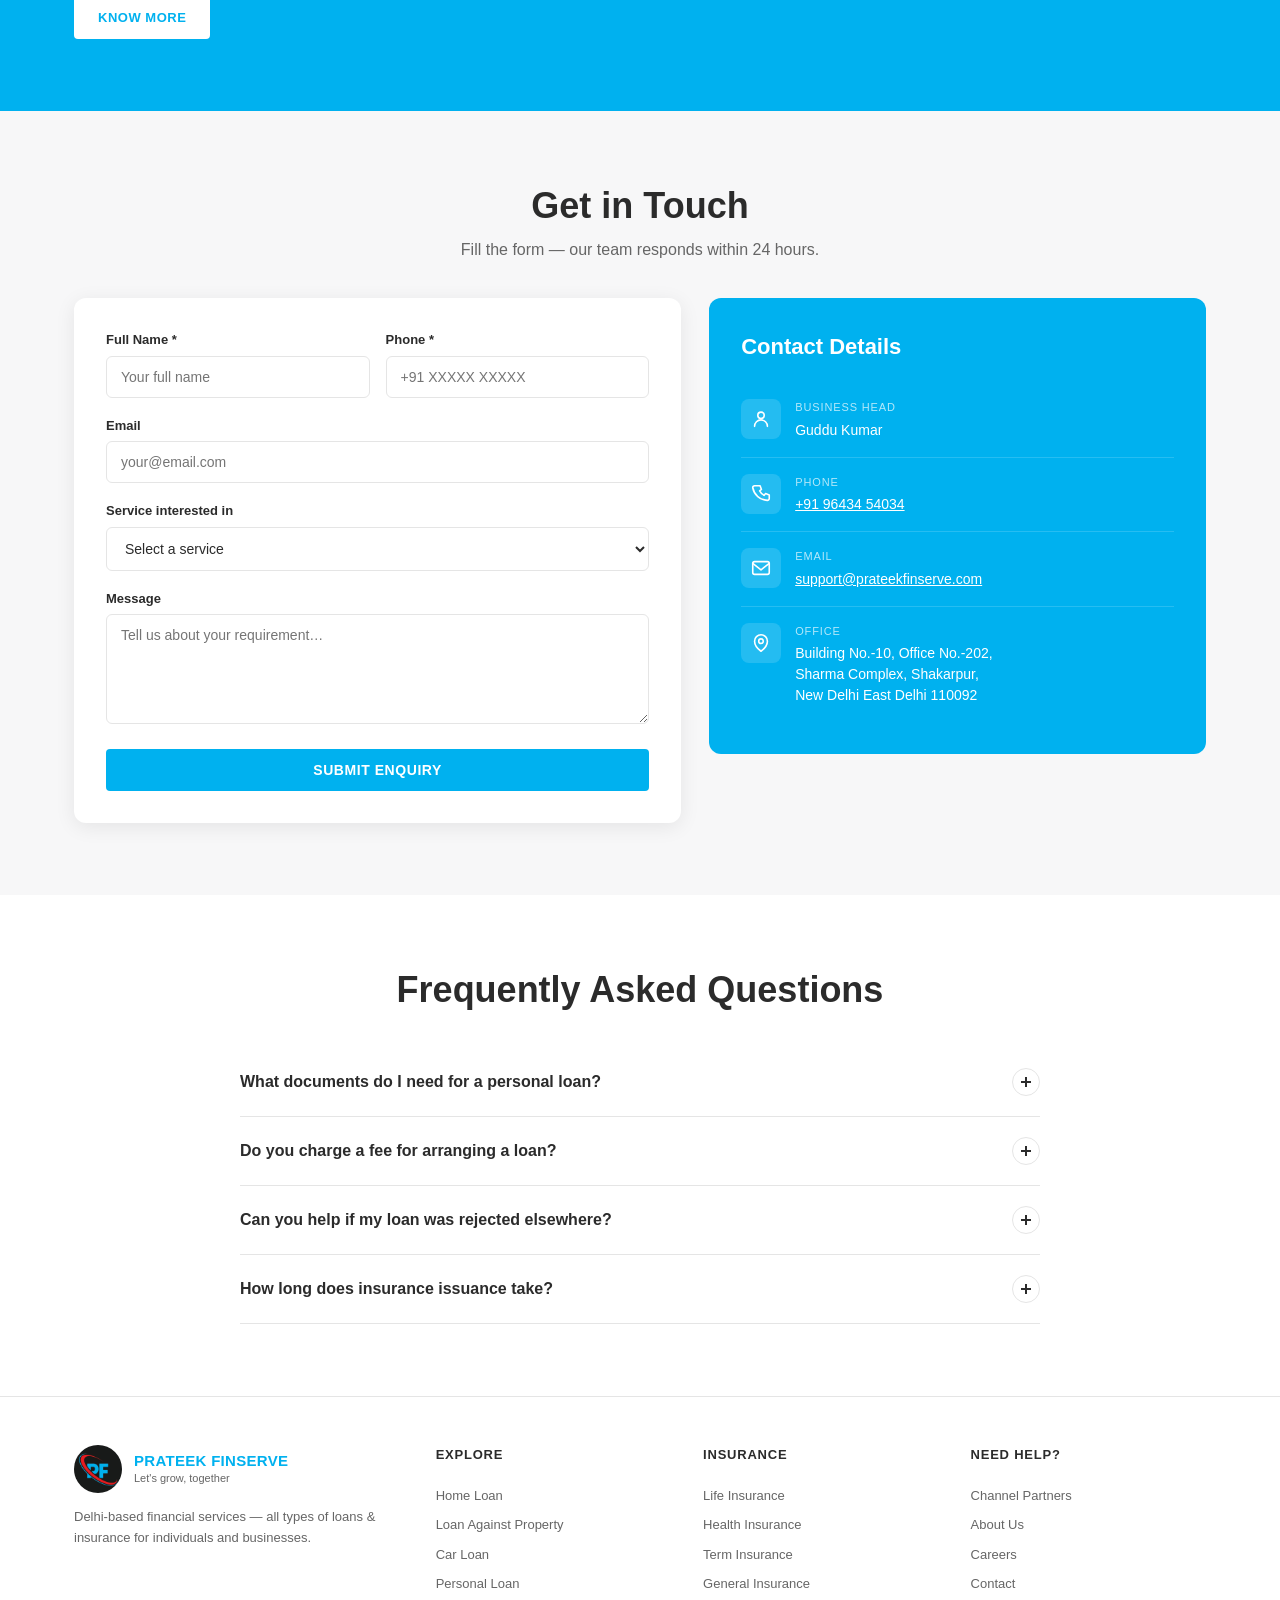
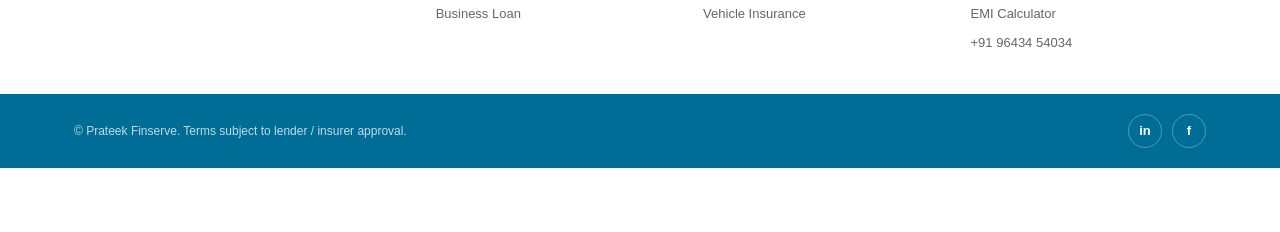
==== commit a1d166bc: "Update theme color across multiple HTML files to unify branding with new cyan color #00b1ef. Adjust " ====
--- a/index.html
+++ b/index.html
@@ -7,7 +7,7 @@
   <meta name="description" content="Prateek Finserve deals in all types of loans & insurance. Personal, business, home loans and life, health, term insurance in Delhi.">
   <meta name="robots" content="index, follow">
   <meta name="author" content="Prateek Finserve">
-  <meta name="theme-color" content="#C41E3A">
+  <meta name="theme-color" content="#00b1ef">
   <link rel="canonical" href="https://www.prateekfinserve.com/">
   <link rel="icon" href="assets/favicon.ico" sizes="any">
   <link rel="icon" href="assets/favicon.svg" type="image/svg+xml">
--- a/css/style.css
+++ b/css/style.css
@@ -1,15 +1,23 @@
 /* =========================================================
-   PRATEEK FINSERVE — Axis Bank–inspired layout
-   Brand: logo red + cyan on clean white / soft pink hero
+   PRATEEK FINSERVE — clean layout
+   Brand: logo cyan #00b1ef + accent red #e91c21
    ========================================================= */
 :root {
-  --maroon: #C41E3A;
-  --maroon-deep: #9B1830;
-  --maroon-dark: #6B1020;
-  --cyan: #00B4E6;
-  --pink-soft: #FDF2F5;
-  --pink-mid: #F8E4EA;
-  --lavender: #F5F0F7;
+  --brand: #00b1ef;
+  --brand-deep: #0092c7;
+  --brand-dark: #006d96;
+  --brand-rgb: 0, 177, 239;
+  --accent: #e91c21;
+  --accent-deep: #c4181c;
+  --accent-rgb: 233, 28, 33;
+  /* Legacy aliases — existing styles keep working */
+  --maroon: var(--brand);
+  --maroon-deep: var(--brand-deep);
+  --maroon-dark: var(--brand-dark);
+  --cyan: var(--brand);
+  --pink-soft: #EFF9FE;
+  --pink-mid: #D9F2FD;
+  --lavender: #F5FAFD;
   --white: #FFFFFF;
   --off: #F7F7F8;
   --text: #2B2B2B;
@@ -288,7 +296,7 @@
 
 .hero[data-theme="lic"] {
   --hero-veil: rgba(255, 255, 255, 0.96);
-  --hero-veil-mid: rgba(252, 246, 248, 0.82);
+  --hero-veil-mid: rgba(248, 252, 254, 0.82);
 }
 
 .hero-slider {
@@ -342,7 +350,7 @@
   border-radius: 0;
   box-shadow: none;
   aspect-ratio: auto;
-  background: #2a1518;
+  background: #0a3040;
 }
 
 .hero-slide-media img {
@@ -398,42 +406,24 @@
   font-weight: 700;
   letter-spacing: 0.06em;
   text-transform: uppercase;
-  color: var(--maroon);
+  color: var(--brand);
   background: rgba(255, 255, 255, 0.82);
   border-radius: 999px;
-  border: 1px solid rgba(196, 30, 58, 0.15);
+  border: 1px solid rgba(0, 177, 239, 0.15);
   backdrop-filter: blur(6px);
-}
-
-.hero[data-theme="msme"] .hero-eyebrow {
-  color: #0a6a86;
-  border-color: rgba(0, 140, 180, 0.25);
-}
-
-.hero[data-theme="cgtmse"] .hero-eyebrow {
-  color: #0d5c3d;
-  border-color: rgba(13, 92, 61, 0.25);
 }
 
 .hero h1 {
   font-size: clamp(30px, 4.2vw, 50px);
   font-weight: 700;
-  color: var(--maroon);
+  color: #0a4f66;
   margin: 0 0 14px;
   line-height: 1.18;
 }
 
-.hero[data-theme="msme"] h1 {
-  color: #0a4f66;
-}
-
-.hero[data-theme="cgtmse"] h1 {
-  color: #0d5c3d;
-}
-
 .hero .hero-sub {
   font-size: 20px;
-  color: var(--text-soft);
+  color: #0a4f66;
   margin: 0 0 22px;
   max-width: 70%;
   line-height: 1.55;
@@ -715,7 +705,7 @@
   border-radius: 50%;
   border: none;
   padding: 0;
-  background: rgba(196, 30, 58, 0.25);
+  background: rgba(0, 177, 239, 0.25);
   cursor: pointer;
   transition: transform 0.2s, background 0.2s, width 0.2s;
 }
@@ -1128,8 +1118,8 @@
   height: 56px;
   margin: 0 auto 16px;
   border-radius: 50%;
-  border: 1.5px solid rgba(196, 30, 58, 0.22);
-  background: rgba(196, 30, 58, 0.06);
+  border: 1.5px solid rgba(0, 177, 239, 0.22);
+  background: rgba(0, 177, 239, 0.06);
   color: var(--maroon);
   display: grid;
   place-items: center;
@@ -1170,8 +1160,8 @@
   height: 56px;
   margin: 0 auto 16px;
   border-radius: 50%;
-  border: 1.5px solid rgba(196, 30, 58, 0.22);
-  background: rgba(196, 30, 58, 0.06);
+  border: 1.5px solid rgba(0, 177, 239, 0.22);
+  background: rgba(0, 177, 239, 0.06);
   color: var(--maroon);
   display: grid;
   place-items: center;
@@ -1209,7 +1199,7 @@
 .emi-aside-media {
   border-radius: 12px;
   overflow: hidden;
-  background: var(--pink-mid, #f7e8ec);
+  background: var(--pink-mid, #D9F2FD);
   aspect-ratio: 4 / 3;
 }
 
@@ -1470,7 +1460,7 @@
 }
 
 .calc-legend .int {
-  background: var(--cyan);
+  background: var(--accent);
 }
 
 .calc-emi-box {
@@ -1491,7 +1481,7 @@
   color: var(--maroon);
 }
 
-/* ---------- ABOUT STRIP (maroon) ---------- */
+/* ---------- ABOUT STRIP (brand) ---------- */
 .about-strip {
   display: grid;
   grid-template-columns: 1fr 1fr;
@@ -1593,7 +1583,7 @@
 .form-group textarea:focus {
   outline: none;
   border-color: var(--maroon);
-  box-shadow: 0 0 0 3px rgba(196, 30, 58, 0.1);
+  box-shadow: 0 0 0 3px rgba(0, 177, 239, 0.1);
 }
 
 .form-group textarea {
@@ -1624,7 +1614,7 @@
 .form-error {
   display: none;
   background: #fdecef;
-  color: #9b1c2e;
+  color: var(--accent-deep);
   padding: 14px 16px;
   border-radius: 6px;
   font-size: 14px;
@@ -1709,20 +1699,14 @@
 /* ---------- PAGE BANNER ---------- */
 .banner-mark {
   display: inline;
-  box-decoration-break: clone;
-  -webkit-box-decoration-break: clone;
-  padding: 0 0.2em 0.06em;
-  line-height: 1.45;
-  background: linear-gradient(to bottom, transparent 44%, #f0b4c2 44%);
+  padding: 0;
+  line-height: inherit;
 }
 
 .banner-mark-sub {
   display: inline;
-  box-decoration-break: clone;
-  -webkit-box-decoration-break: clone;
-  padding: 0 0.18em 0.05em;
-  line-height: 1.55;
-  background: linear-gradient(to bottom, transparent 54%, #f6ccd6 54%);
+  padding: 0;
+  line-height: inherit;
 }
 
 .page-banner {
@@ -2063,7 +2047,7 @@
   bottom: 0;
   left: 0;
   right: 0;
-  background: var(--maroon-dark, #8B1528);
+  background: var(--maroon-dark, #006d96);
   z-index: 900;
   box-shadow: 0 -4px 20px rgba(0, 0, 0, 0.15);
   padding-bottom: env(safe-area-inset-bottom, 0);
@@ -2125,7 +2109,7 @@
 }
 
 .sticky-bar a:last-child:hover {
-  background: var(--maroon-deep, #9a1830);
+  background: var(--maroon-deep, #0092c7);
 }
 
 /* ---------- MOBILE NAV ---------- */
@@ -2472,7 +2456,7 @@
 }
 
 .partner-logo:hover {
-  border-color: rgba(196, 30, 58, 0.28);
+  border-color: rgba(0, 177, 239, 0.28);
   box-shadow: 0 6px 18px rgba(0, 0, 0, 0.05);
 }
 
@@ -2534,9 +2518,9 @@
 }
 
 .tech-pill:hover {
-  border-color: rgba(196, 30, 58, 0.35);
-  color: var(--maroon);
-  background: rgba(196, 30, 58, 0.05);
+  border-color: rgba(0, 177, 239, 0.35);
+  color: var(--maroon);
+  background: rgba(0, 177, 239, 0.05);
 }
 
 .partners-note {
@@ -2808,7 +2792,6 @@
 
 .about-hero h1 .banner-mark {
   color: #fff;
-  background: linear-gradient(to bottom, transparent 44%, rgba(255, 255, 255, 0.34) 44%);
 }
 
 .about-hero-sub {
@@ -2820,7 +2803,6 @@
 
 .about-hero-sub .banner-mark-sub {
   color: rgba(255, 255, 255, 0.95);
-  background: linear-gradient(to bottom, transparent 54%, rgba(255, 255, 255, 0.22) 54%);
 }
 
 .about-hero-actions {
@@ -2987,7 +2969,7 @@
   position: absolute;
   inset: 0;
   background:
-    linear-gradient(105deg, rgba(107, 16, 32, 0.92) 0%, rgba(196, 30, 58, 0.78) 55%, rgba(20, 8, 12, 0.55) 100%);
+    linear-gradient(105deg, rgba(0, 109, 150, 0.92) 0%, rgba(0, 177, 239, 0.78) 55%, rgba(0, 40, 60, 0.55) 100%);
 }
 
 .about-visit-content {
@@ -3247,7 +3229,7 @@
 
 .career-badge {
   flex-shrink: 0;
-  background: rgba(196, 30, 58, 0.08);
+  background: rgba(0, 177, 239, 0.08);
   color: var(--maroon);
   font-size: 11px;
   font-weight: 700;
@@ -3255,7 +3237,7 @@
   text-transform: uppercase;
   padding: 6px 12px;
   border-radius: 999px;
-  border: 1px solid rgba(196, 30, 58, 0.2);
+  border: 1px solid rgba(0, 177, 239, 0.2);
 }
 
 .career-summary {
@@ -3314,7 +3296,7 @@
   align-items: flex-start;
   gap: 12px;
   background: var(--pink-soft);
-  border: 1px solid rgba(196, 30, 58, 0.15);
+  border: 1px solid rgba(0, 177, 239, 0.15);
   border-radius: 8px;
   padding: 14px 16px;
   margin-bottom: 22px;
--- a/css/icons.css
+++ b/css/icons.css
@@ -18,7 +18,7 @@
   color: var(--maroon);
 }
 
-/* Contact panel sits on maroon — icons must be white */
+/* Icons inherit brand color on light backgrounds */
 .contact-side .ci-ico {
   color: #fff !important;
 }
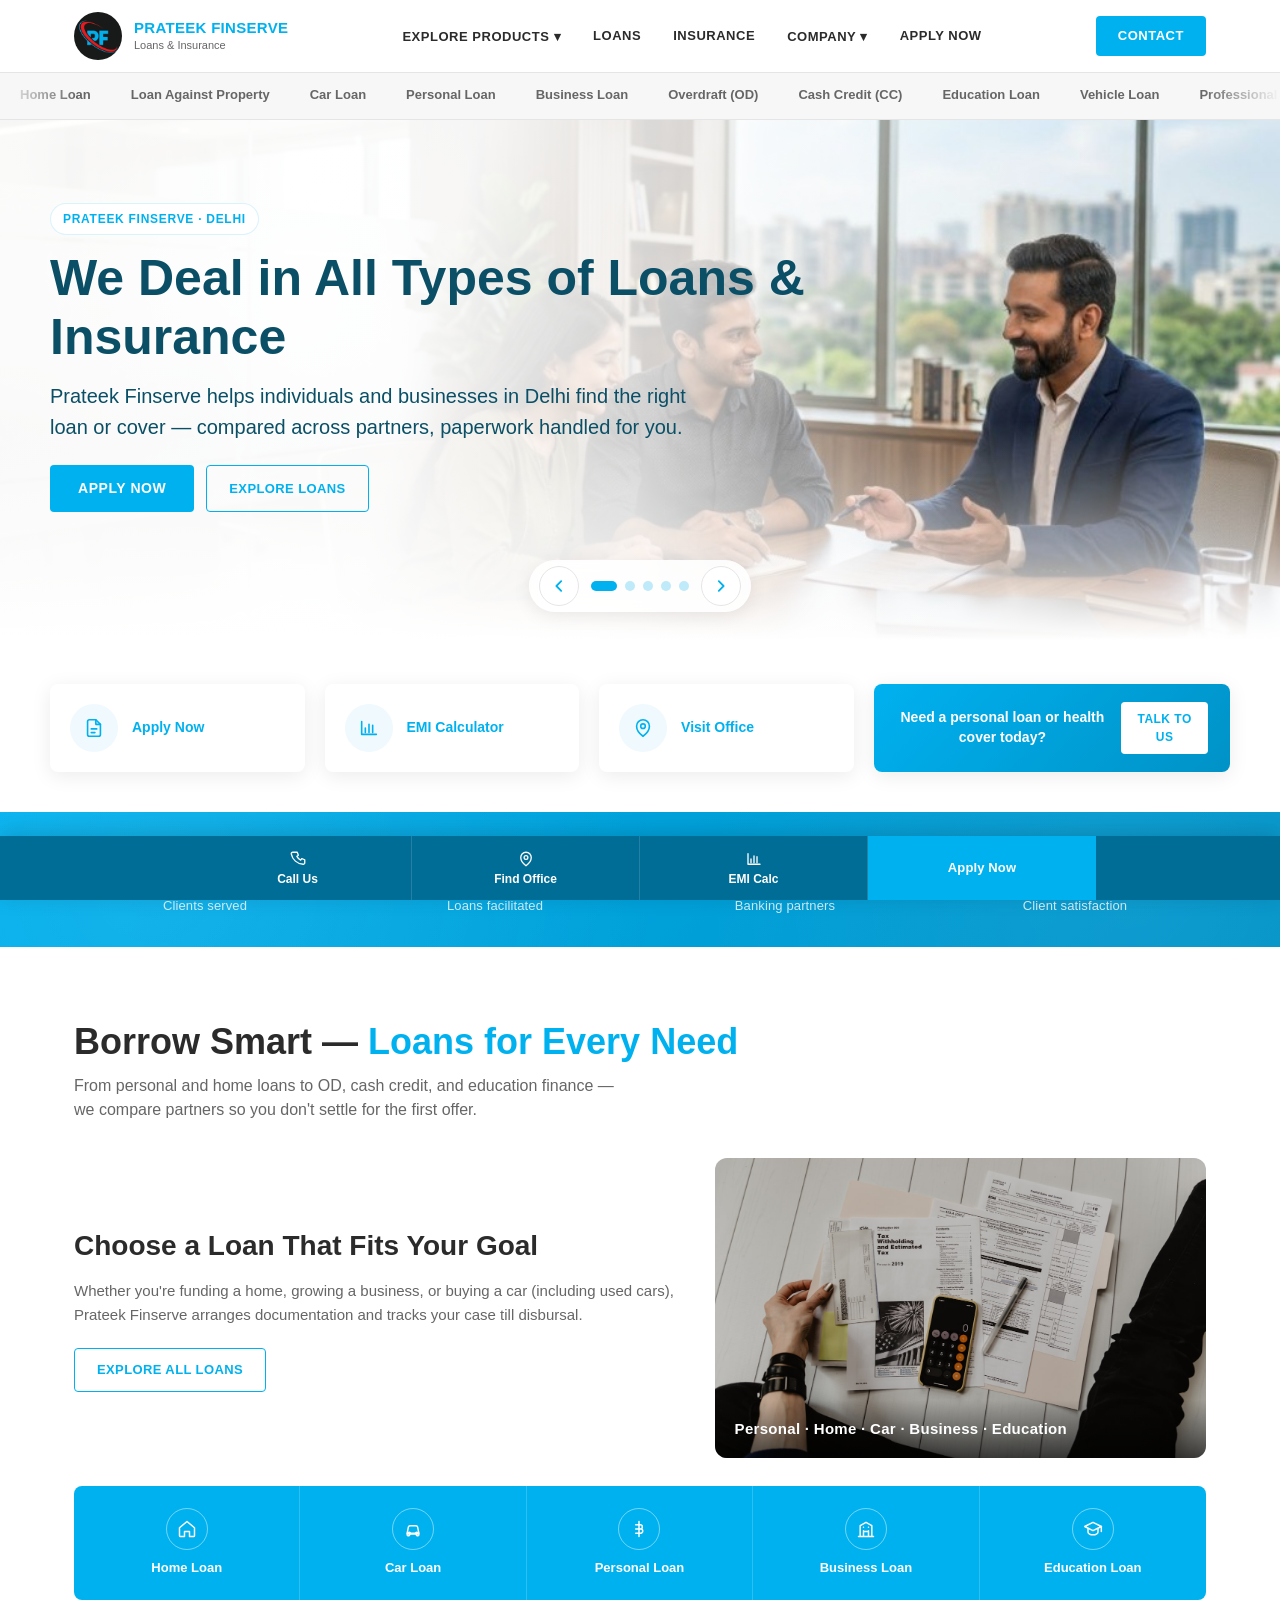
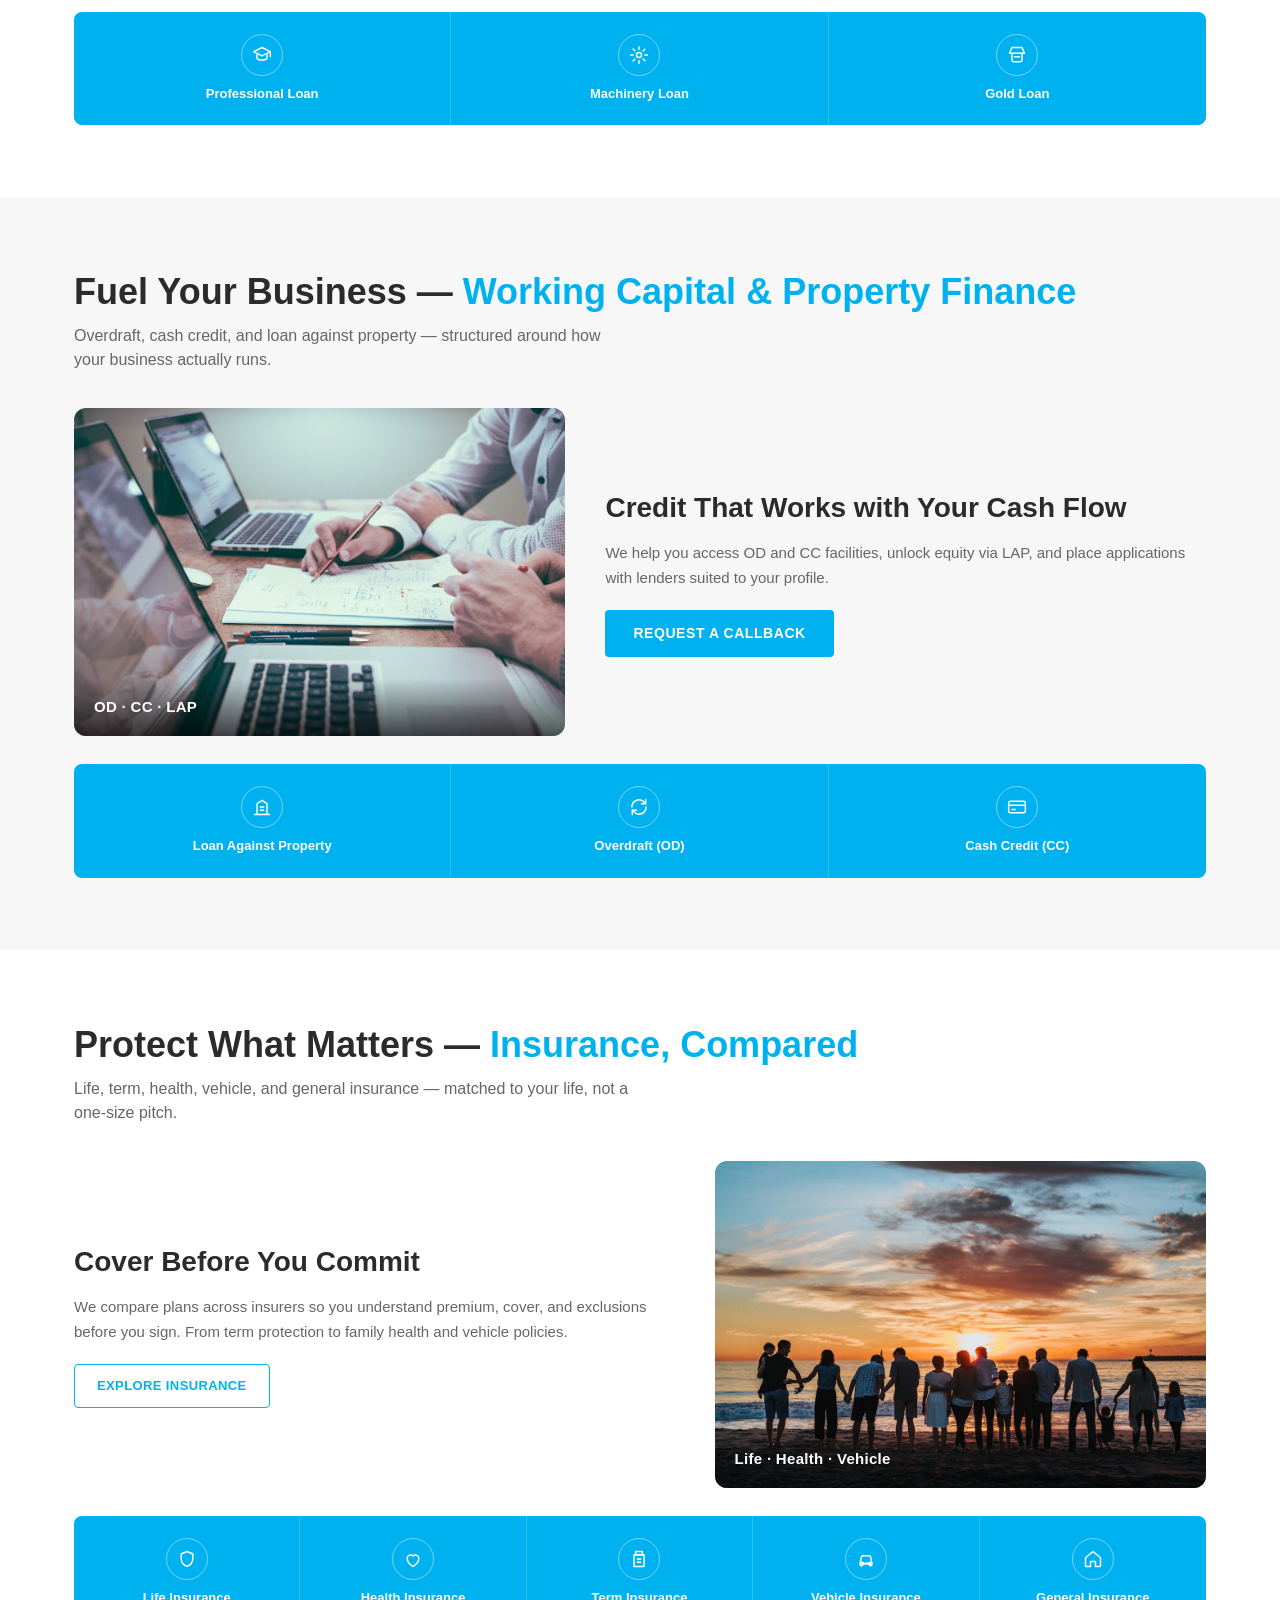
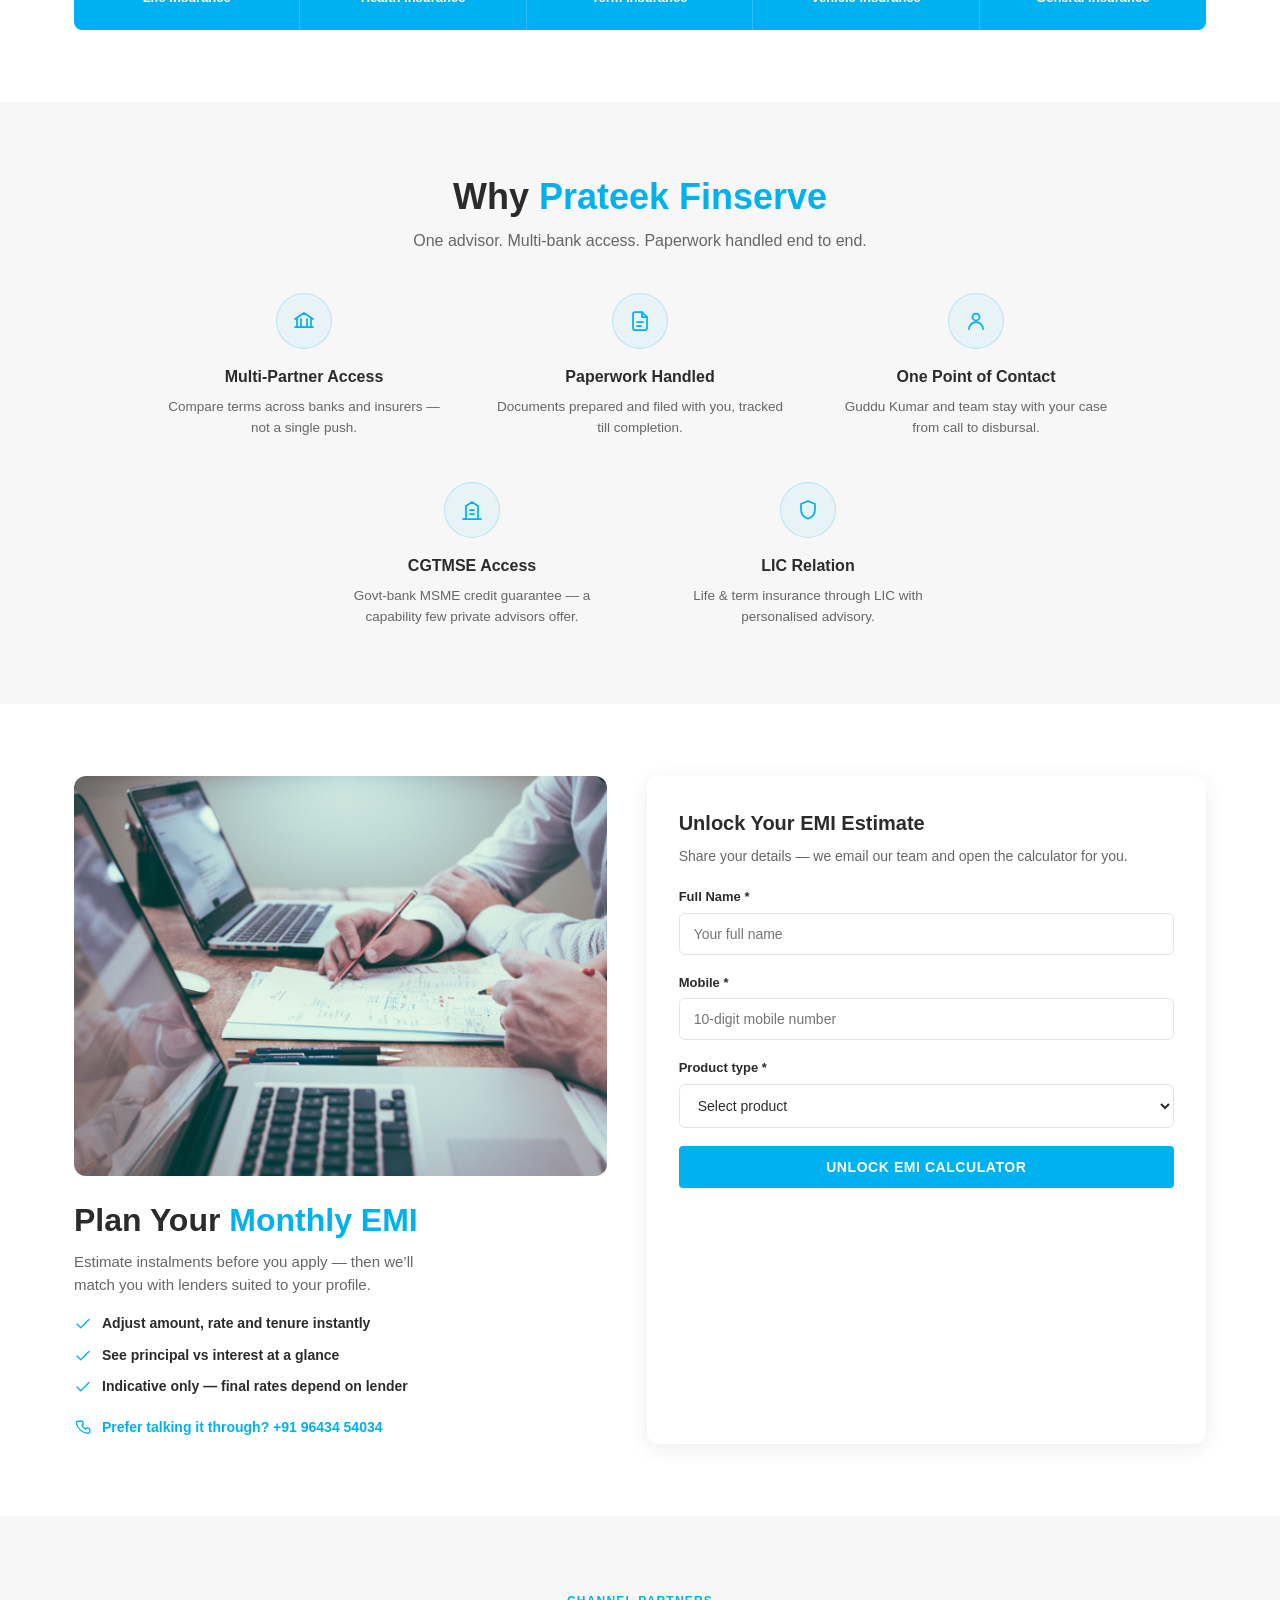
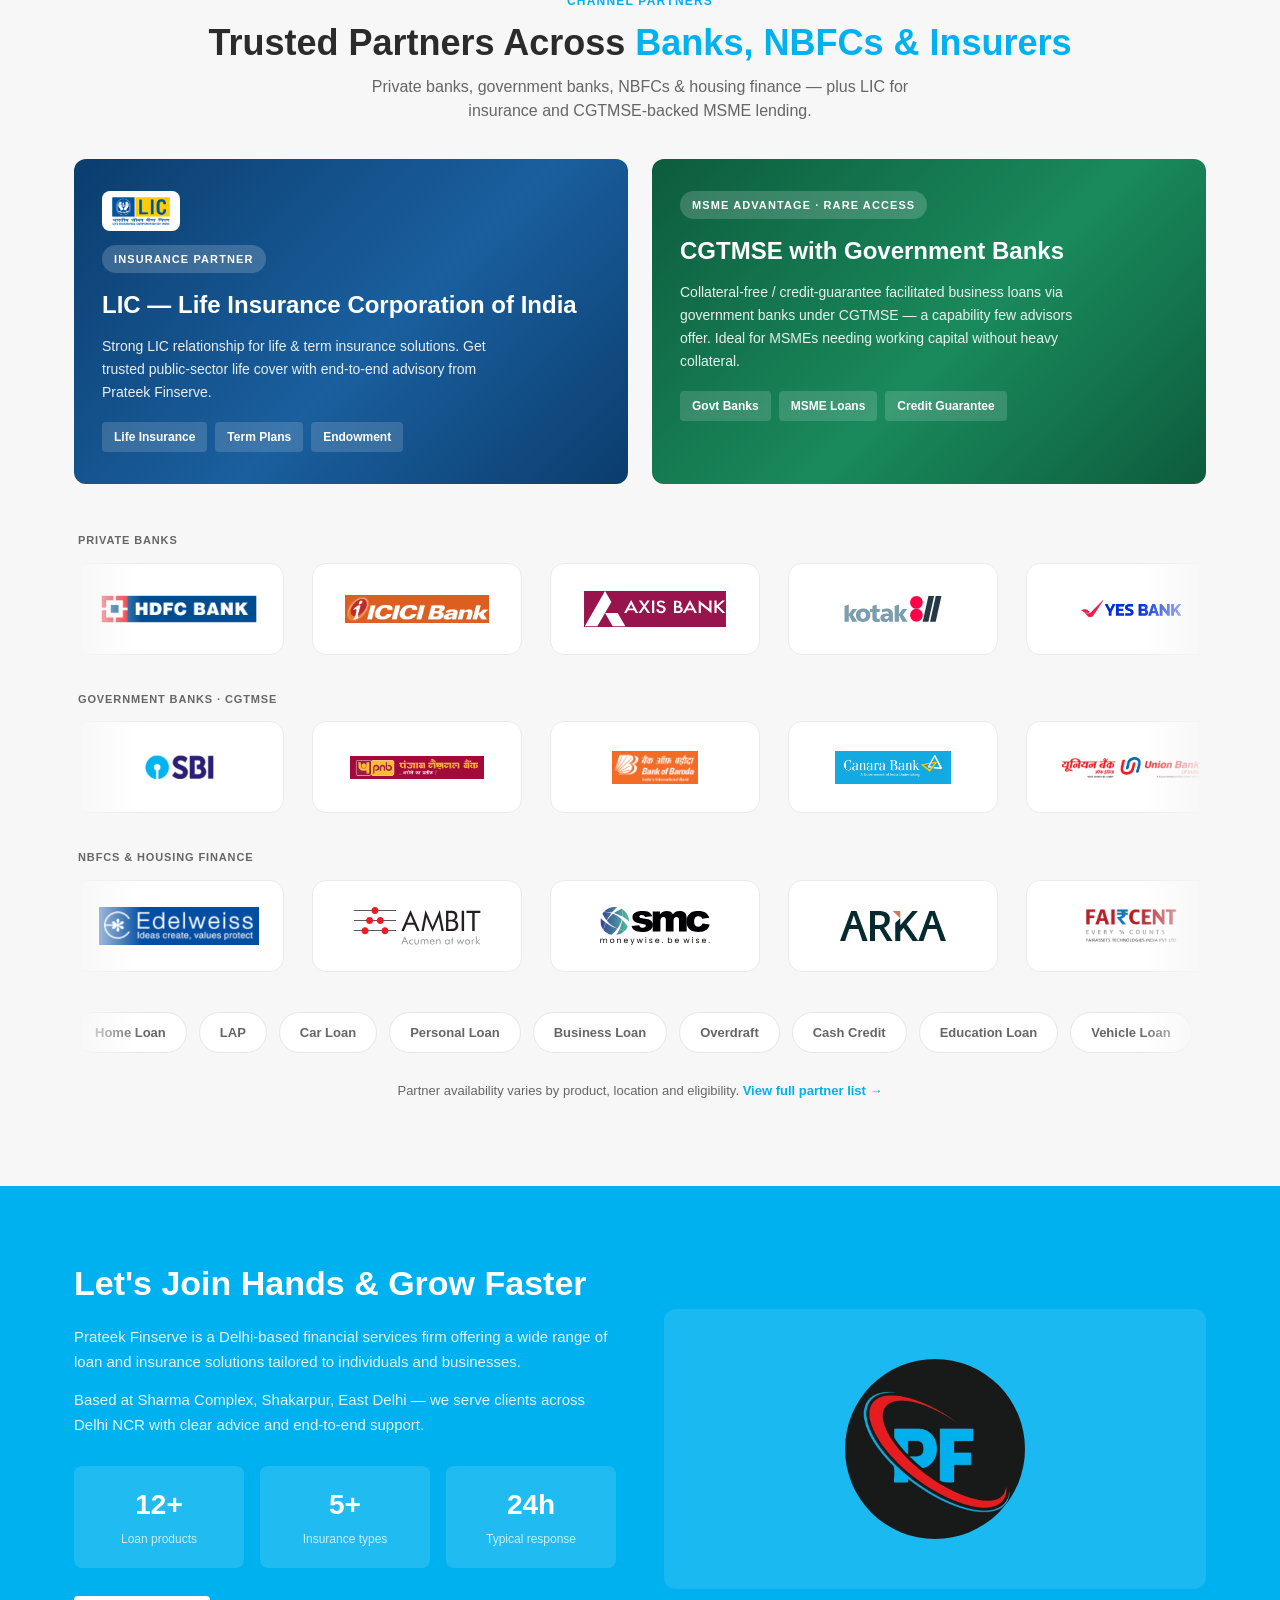
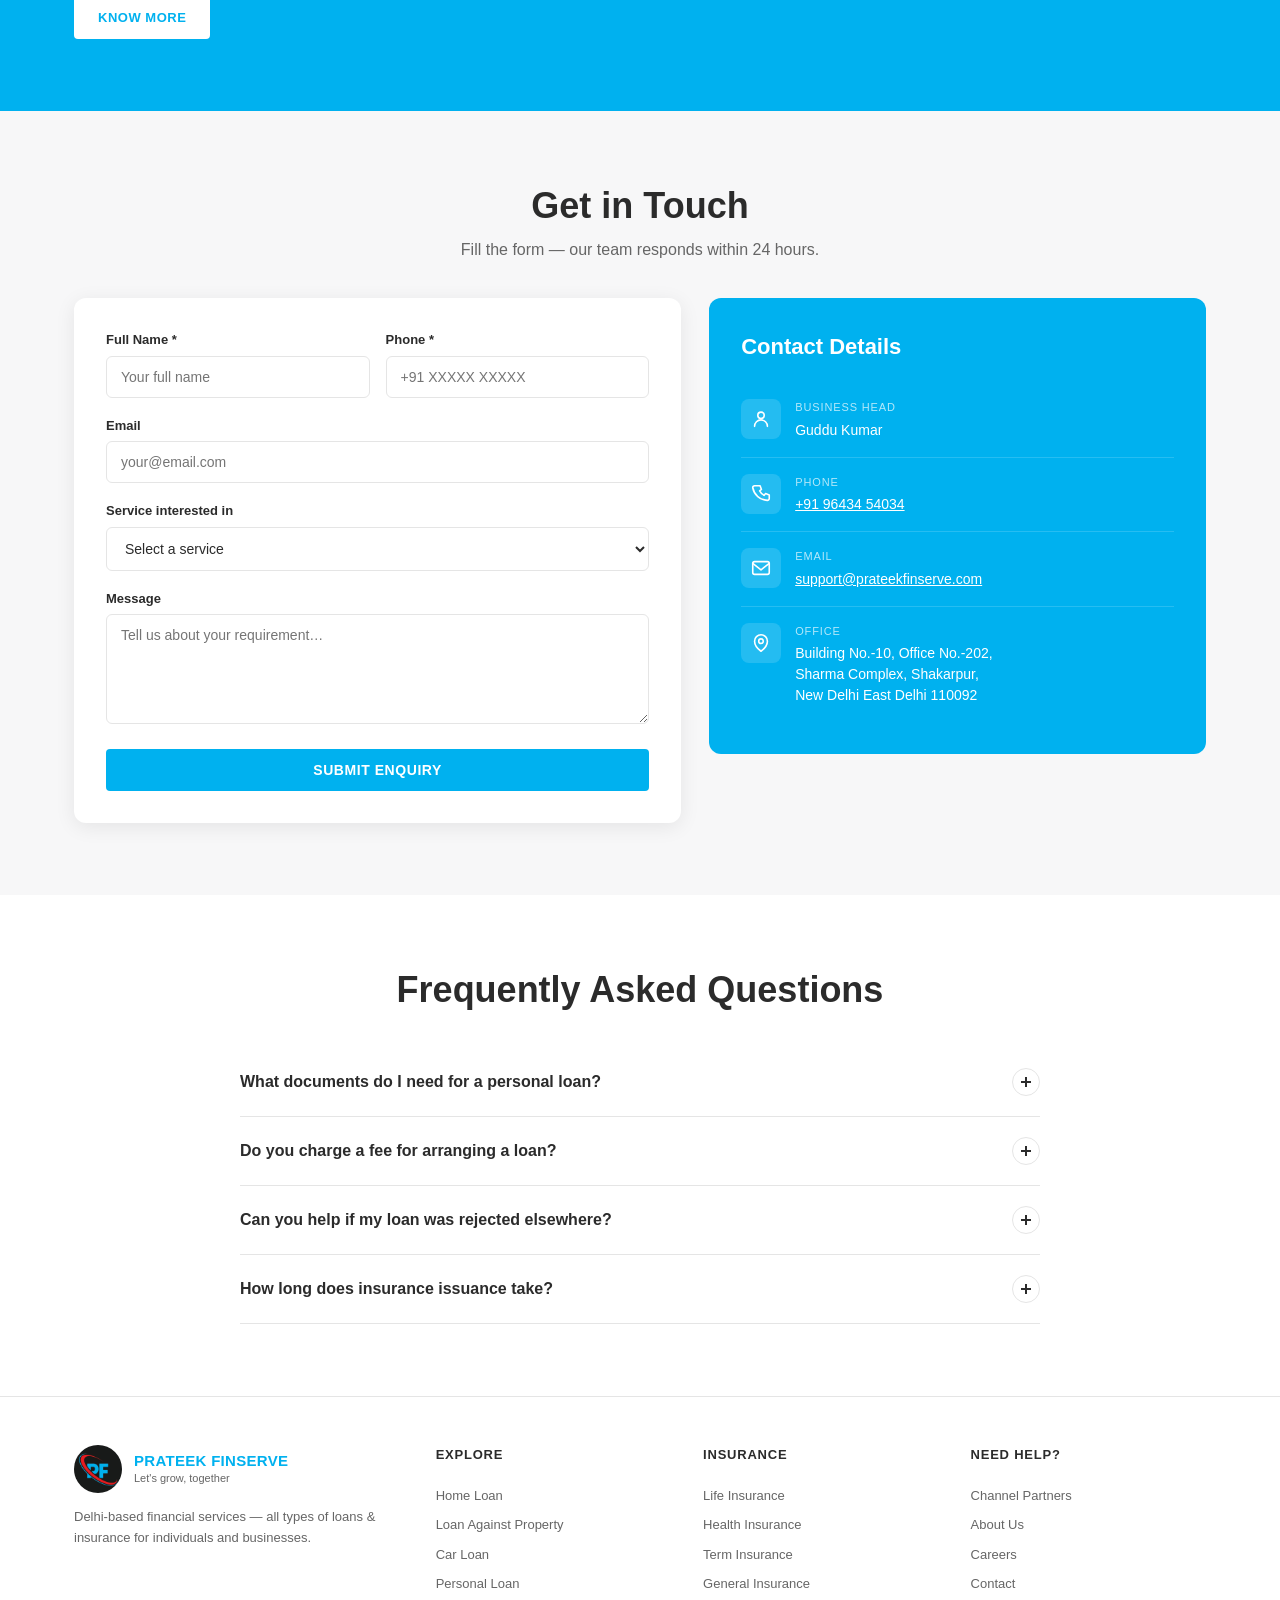
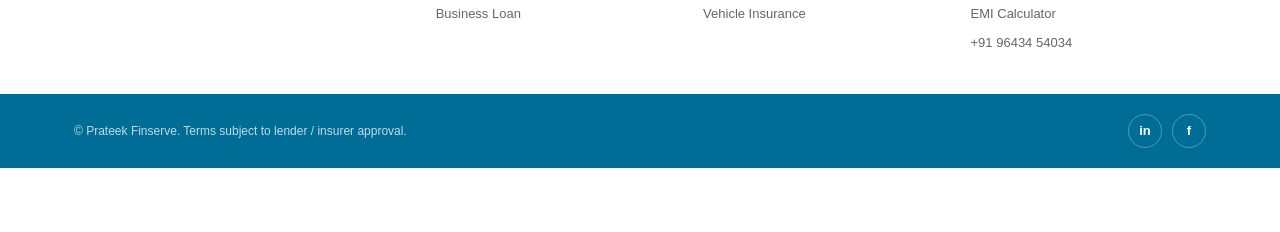
==== commit e2510a7d: "Add loan and partner enquiry links to navigation across multiple pages. Enhance contact form with ta" ====
--- a/index.html
+++ b/index.html
@@ -47,6 +47,8 @@
         <div class="dropdown">
           <a href="/loans">All Loans</a>
           <a href="/insurance">All Insurance</a>
+          <a href="/contact#loan-enquiry">Loan Enquiry</a>
+          <a href="/contact#partner-enquiry">DSA / Partner Enquiry</a>
           <a href="/loans#home">Home Loan</a>
           <a href="/loans#personal">Personal Loan</a>
           <a href="/insurance#health">Health Insurance</a>
@@ -121,6 +123,8 @@
         <ul class="mobile-nav-sub">
           <li><a href="/loans">All Loans</a></li>
           <li><a href="/insurance">All Insurance</a></li>
+          <li><a href="/contact#loan-enquiry">Loan Enquiry</a></li>
+          <li><a href="/contact#partner-enquiry">DSA / Partner Enquiry</a></li>
           <li><a href="/loans#home">Home Loan</a></li>
           <li><a href="/loans#personal">Personal Loan</a></li>
           <li><a href="/insurance#health">Health Insurance</a></li>
@@ -147,7 +151,7 @@
   <div class="hero-slider" id="heroSlider">
     <div class="hero-slides">
       <!-- 1: Current / general -->
-      <div class="hero-slide is-active" data-theme="default" role="group" aria-roledescription="slide" aria-label="1 of 4">
+      <div class="hero-slide is-active" data-theme="default" role="group" aria-roledescription="slide" aria-label="1 of 5">
         <div class="hero-slide-media" aria-hidden="true">
           <img src="assets/images/hero-general.jpg" alt="" width="1600" height="900" fetchpriority="high">
         </div>
@@ -166,7 +170,7 @@
       </div>
 
       <!-- 2: MSME -->
-      <div class="hero-slide" data-theme="msme" role="group" aria-roledescription="slide" aria-label="2 of 4" aria-hidden="true">
+      <div class="hero-slide" data-theme="msme" role="group" aria-roledescription="slide" aria-label="2 of 5" aria-hidden="true">
         <div class="hero-slide-media" aria-hidden="true">
           <img src="assets/images/hero-msme.jpg" alt="" width="1600" height="900" loading="lazy">
         </div>
@@ -184,7 +188,7 @@
       </div>
 
       <!-- 3: CGTMSE -->
-      <div class="hero-slide" data-theme="cgtmse" role="group" aria-roledescription="slide" aria-label="3 of 4" aria-hidden="true">
+      <div class="hero-slide" data-theme="cgtmse" role="group" aria-roledescription="slide" aria-label="3 of 5" aria-hidden="true">
         <div class="hero-slide-media" aria-hidden="true">
           <img src="assets/images/hero-cgtmse.jpg" alt="" width="1600" height="900" loading="lazy">
         </div>
@@ -202,7 +206,7 @@
       </div>
 
       <!-- 4: LIC -->
-      <div class="hero-slide" data-theme="lic" role="group" aria-roledescription="slide" aria-label="4 of 4" aria-hidden="true">
+      <div class="hero-slide" data-theme="lic" role="group" aria-roledescription="slide" aria-label="4 of 5" aria-hidden="true">
         <div class="hero-slide-media" aria-hidden="true">
           <img src="assets/images/hero-lic.jpg" alt="" width="1600" height="900" loading="lazy">
         </div>
@@ -214,6 +218,24 @@
             <div class="hero-actions">
               <a href="/insurance#life" class="btn-maroon">Explore LIC Plans</a>
               <a href="/contact?looking=life" class="btn-outline-maroon">Talk to an Advisor</a>
+            </div>
+          </div>
+        </div>
+      </div>
+
+      <!-- 5: Channel partner / DSA · Join our team -->
+      <div class="hero-slide" data-theme="partners" role="group" aria-roledescription="slide" aria-label="5 of 5" aria-hidden="true">
+        <div class="hero-slide-media" aria-hidden="true">
+          <img src="assets/images/hero-msme.jpg" alt="" width="1600" height="900" loading="lazy">
+        </div>
+        <div class="container hero-slide-content">
+          <div class="hero-slide-copy">
+            <p class="hero-eyebrow">Channel Partner · DSA · Careers</p>
+            <h1>Partner With Us — Or Join Our Team</h1>
+            <p class="hero-sub">Independent DSAs and channel partners get multi-bank access, file support and performance payouts. We're also hiring in Shakarpur for operations and sales roles.</p>
+            <div class="hero-actions">
+              <a href="/contact#partner-enquiry" class="btn-maroon">Become a DSA / Partner</a>
+              <a href="careers.html" class="btn-outline-maroon">Join Our Team</a>
             </div>
           </div>
         </div>
--- a/css/style.css
+++ b/css/style.css
@@ -1696,6 +1696,66 @@
   align-items: start;
 }
 
+.contact-form-tabs {
+  display: flex;
+  flex-wrap: wrap;
+  gap: 10px;
+  margin-bottom: 24px;
+}
+
+.contact-tab {
+  padding: 12px 20px;
+  border-radius: 999px;
+  border: 1.5px solid var(--border);
+  background: #fff;
+  font-size: 14px;
+  font-weight: 600;
+  color: var(--text-soft);
+  cursor: pointer;
+  transition: background 0.2s, color 0.2s, border-color 0.2s;
+}
+
+.contact-tab:hover {
+  border-color: rgba(0, 177, 239, 0.35);
+  color: var(--brand);
+}
+
+.contact-tab.active {
+  background: var(--brand);
+  color: #fff;
+  border-color: var(--brand);
+}
+
+.contact-form-panels {
+  min-width: 0;
+}
+
+.contact-form-panel {
+  display: none;
+}
+
+.contact-form-panel.active {
+  display: block;
+}
+
+.form-intro {
+  margin: 0 0 20px;
+  font-size: 14px;
+  line-height: 1.55;
+  color: var(--text-soft);
+}
+
+@media (max-width: 640px) {
+  .contact-form-tabs {
+    flex-direction: column;
+  }
+
+  .contact-tab {
+    width: 100%;
+    text-align: center;
+  }
+}
+
 /* ---------- PAGE BANNER ---------- */
 .banner-mark {
   display: inline;
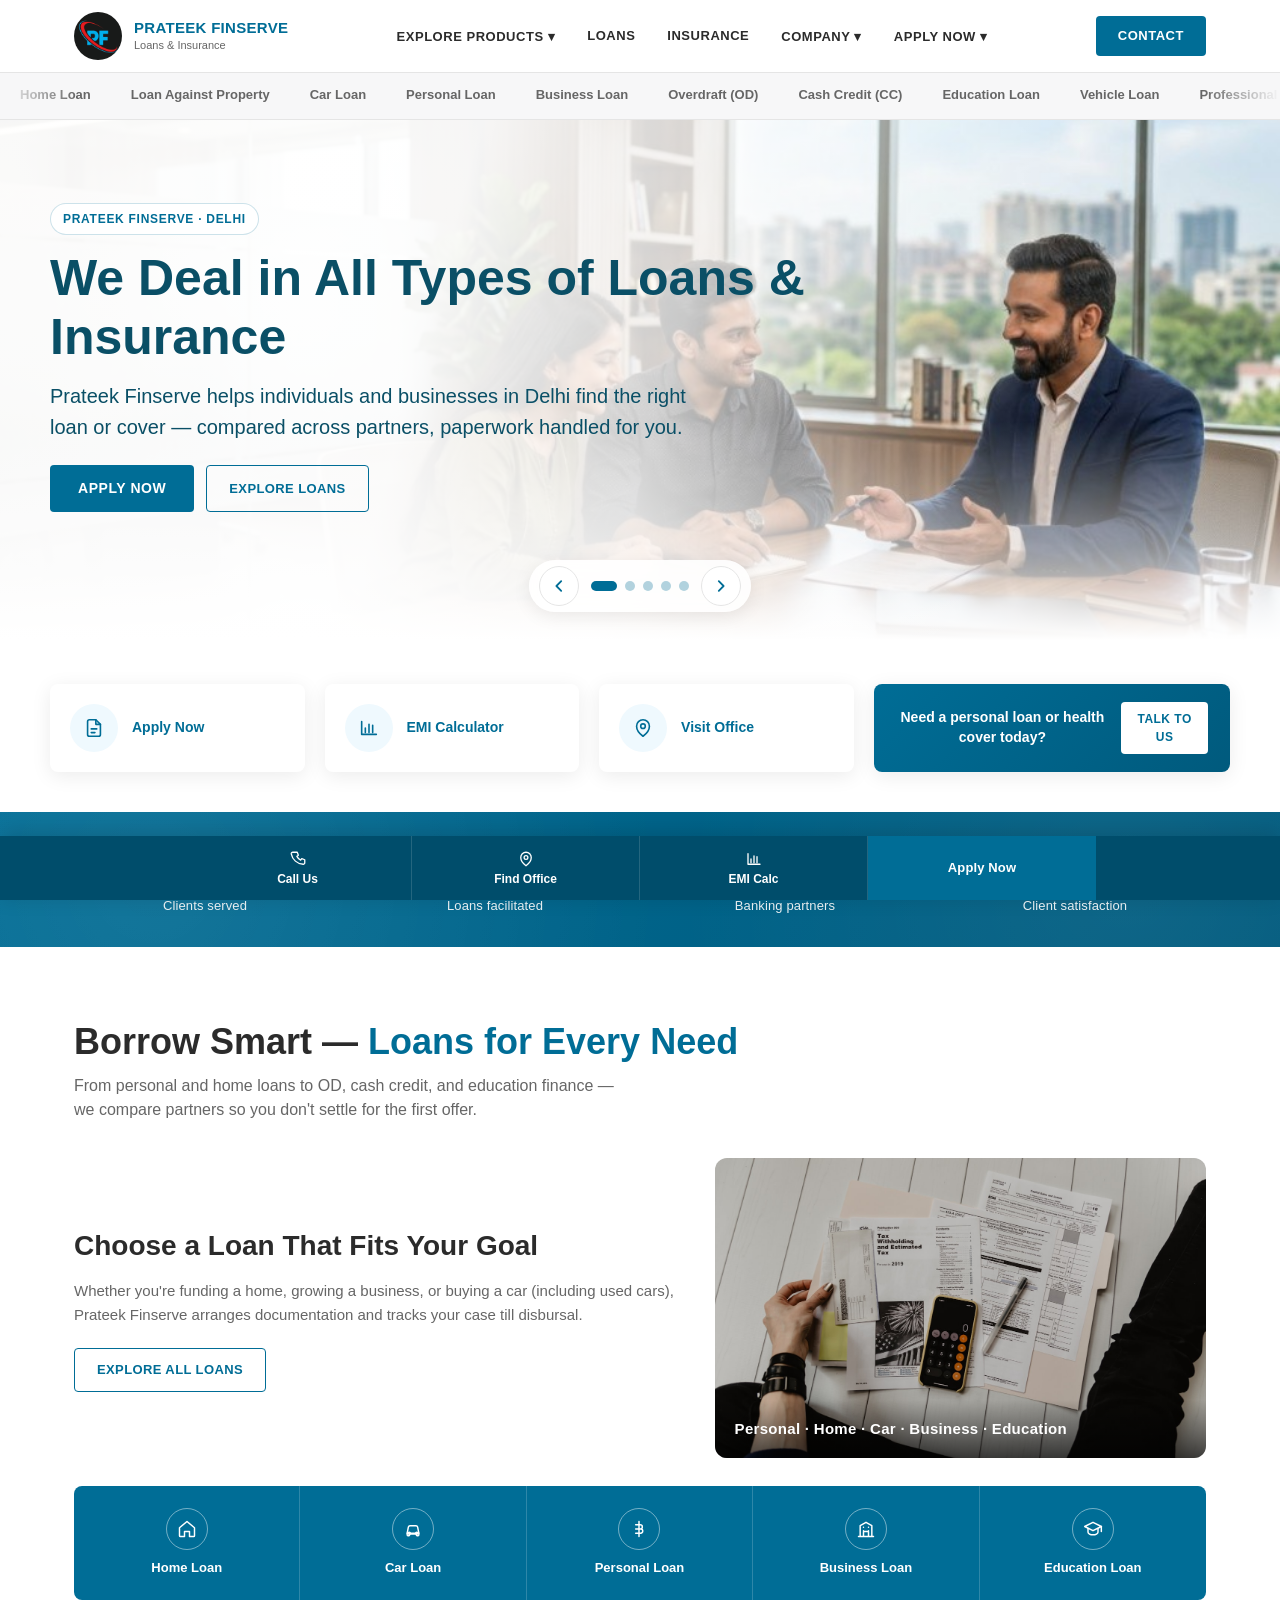
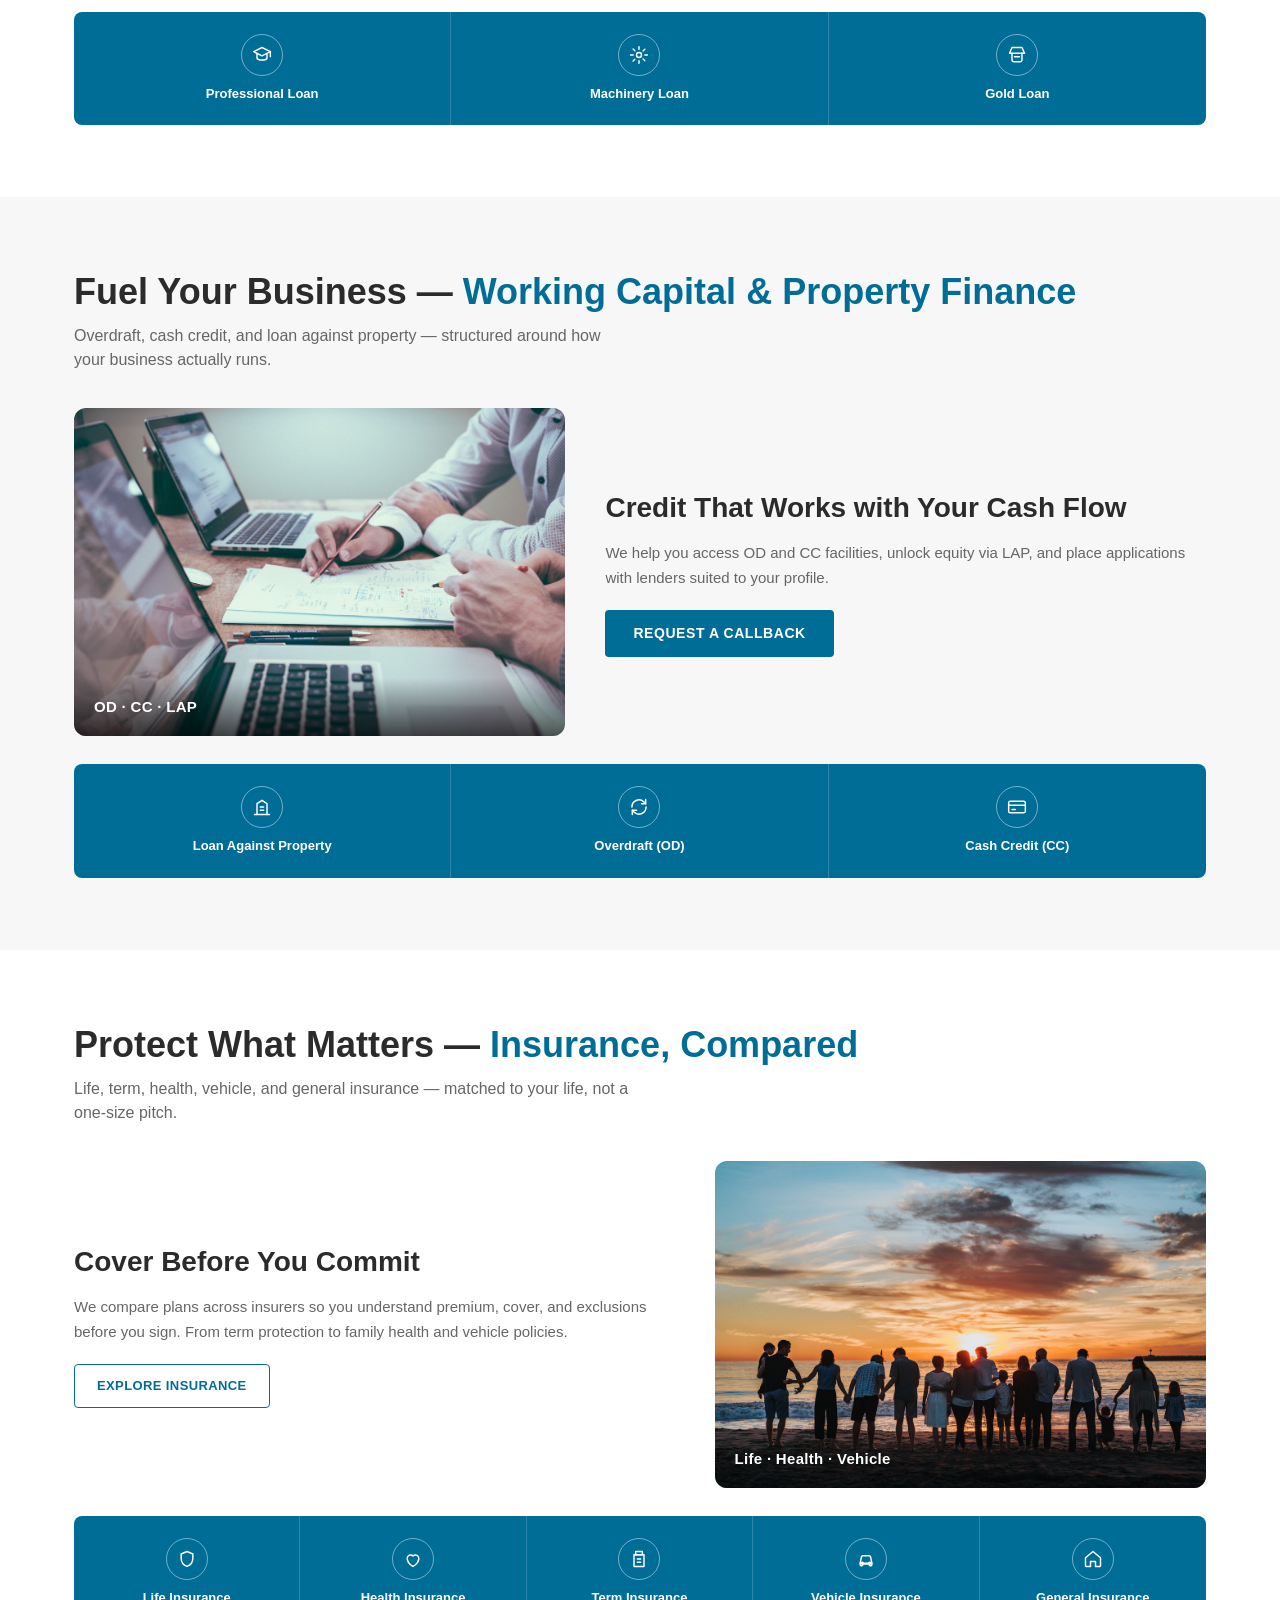
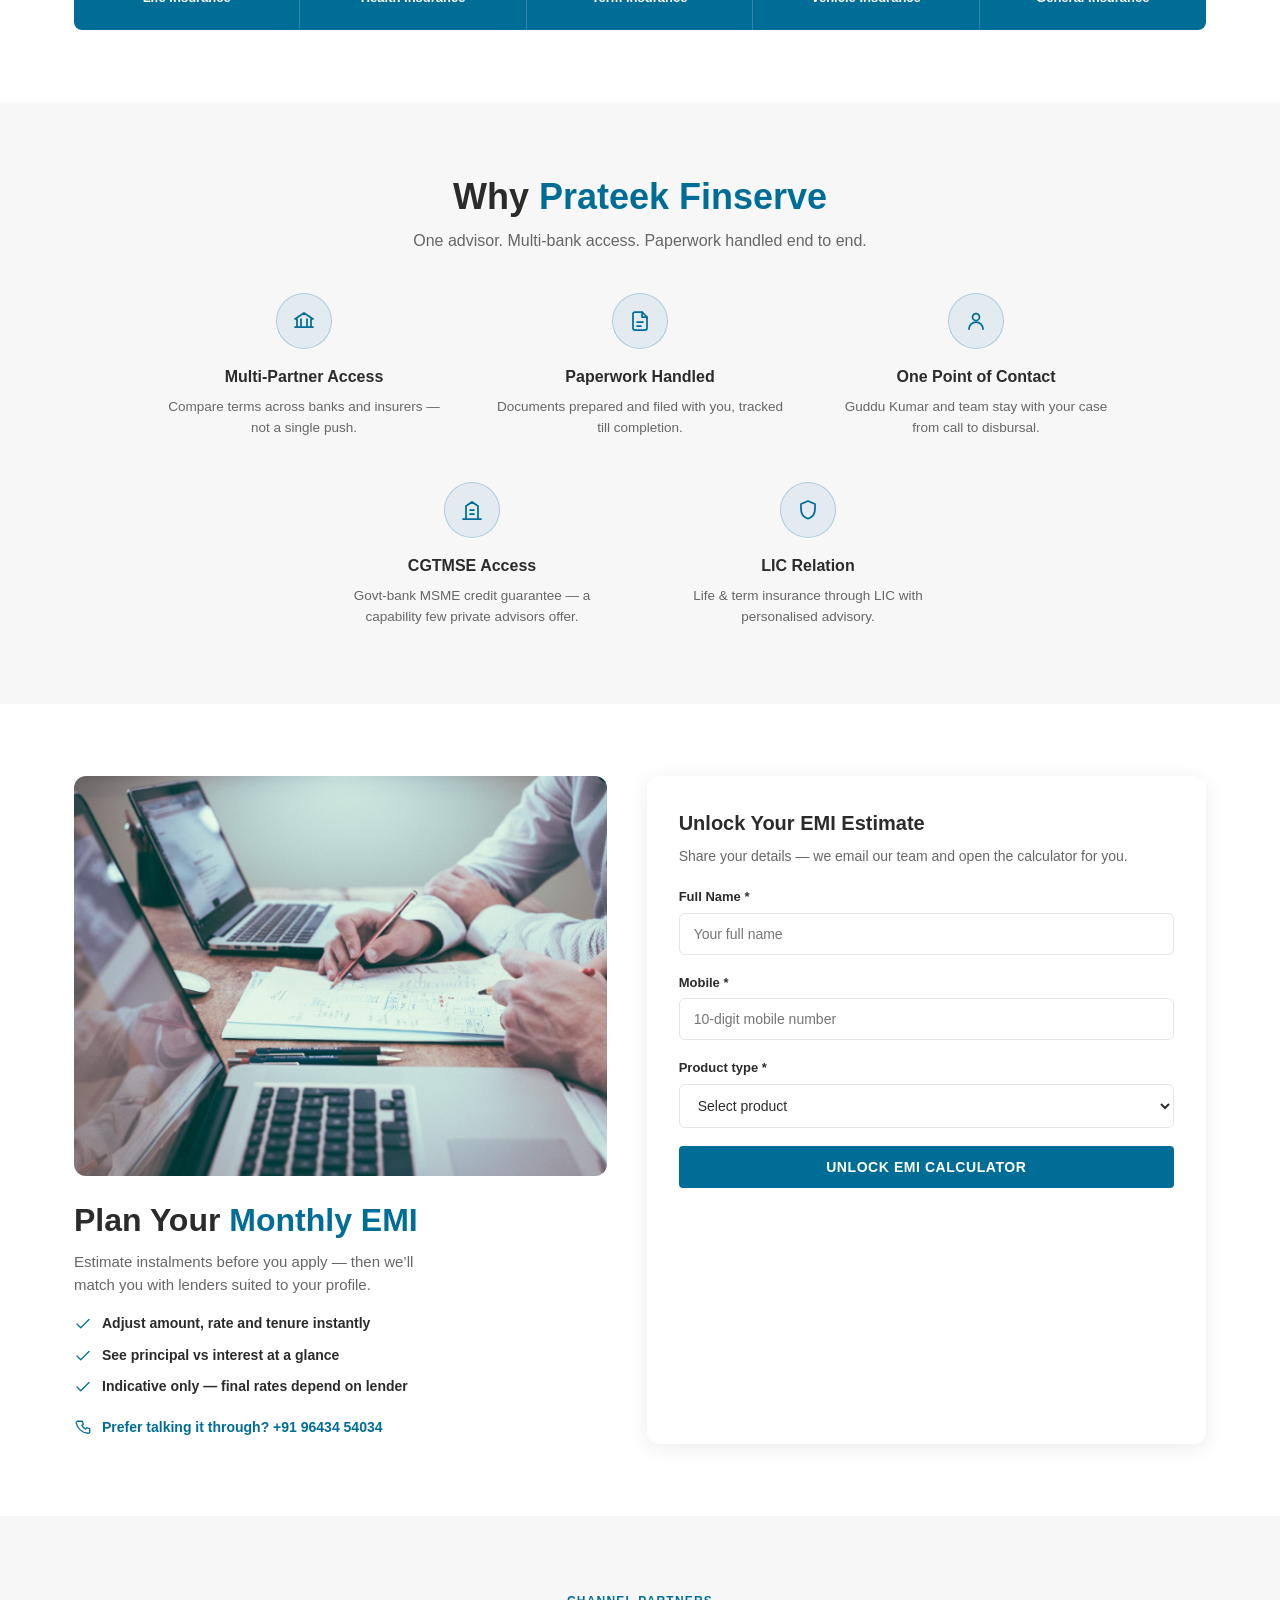
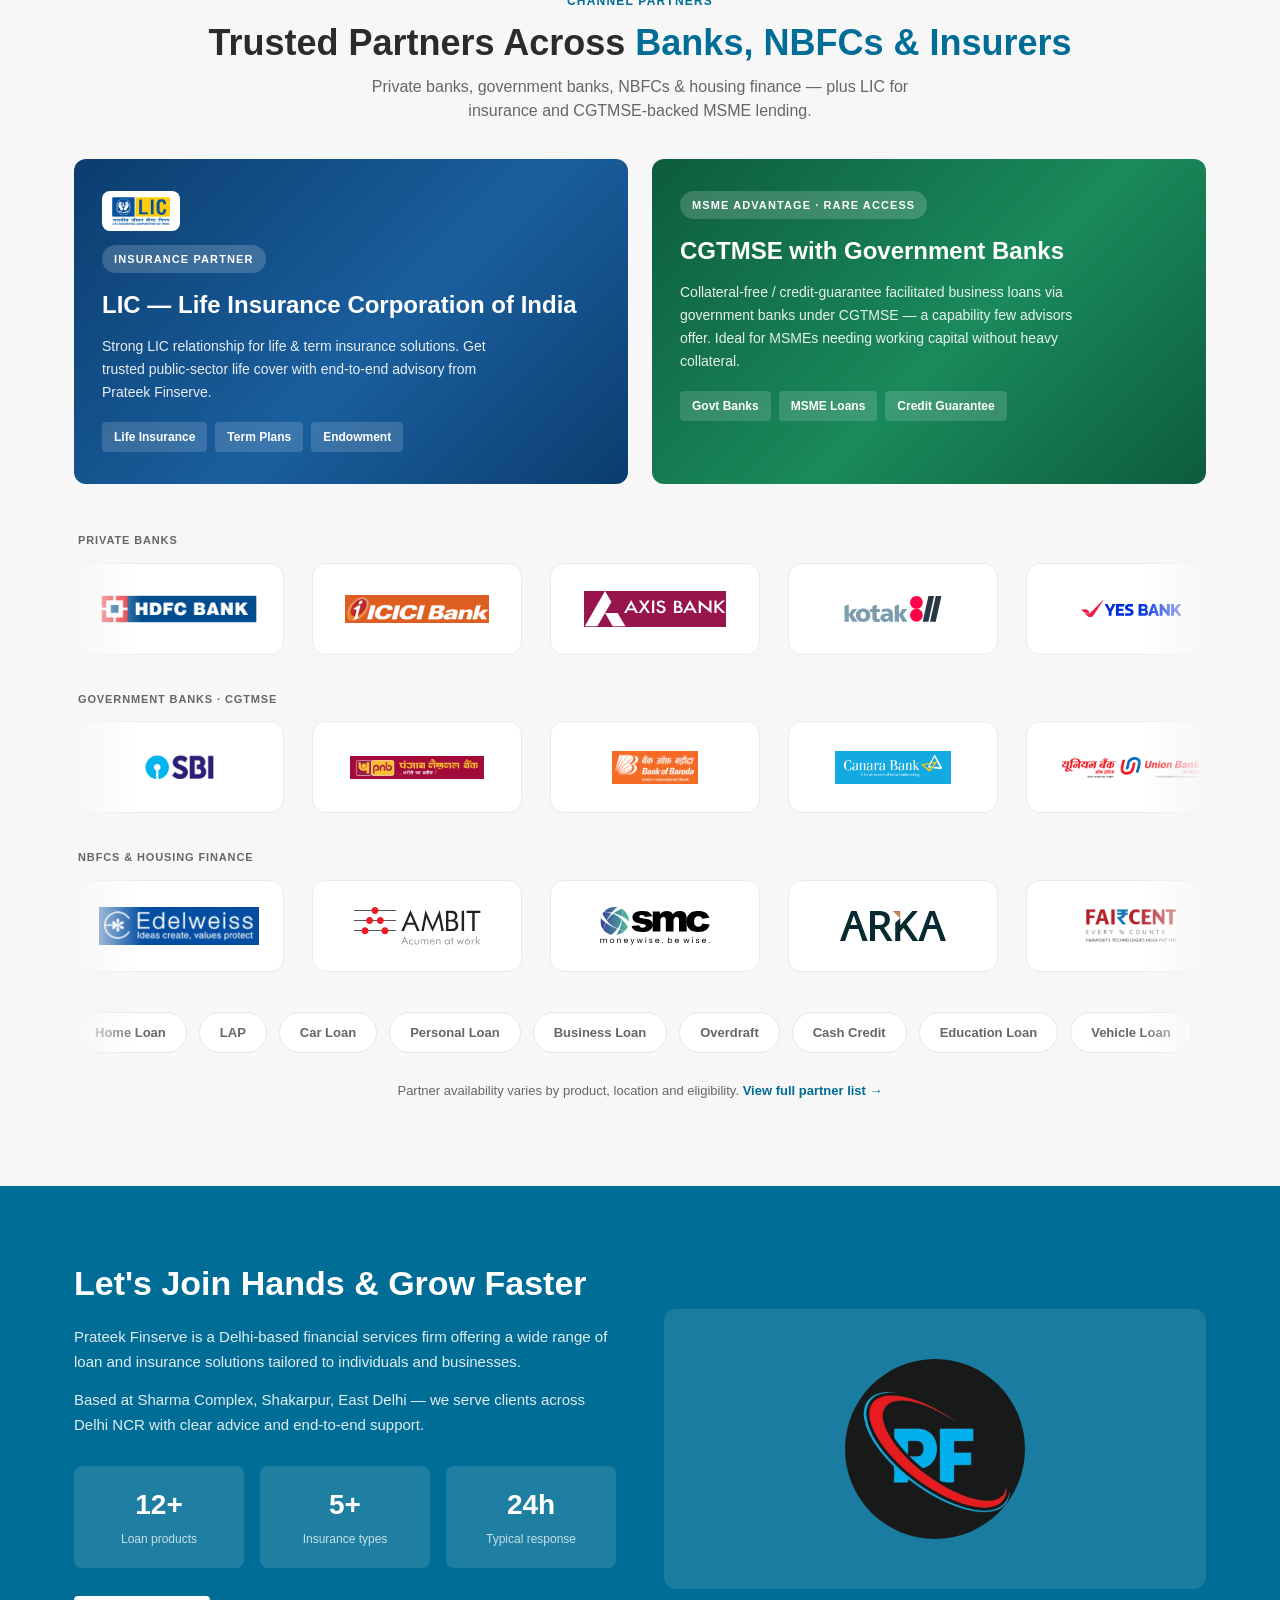
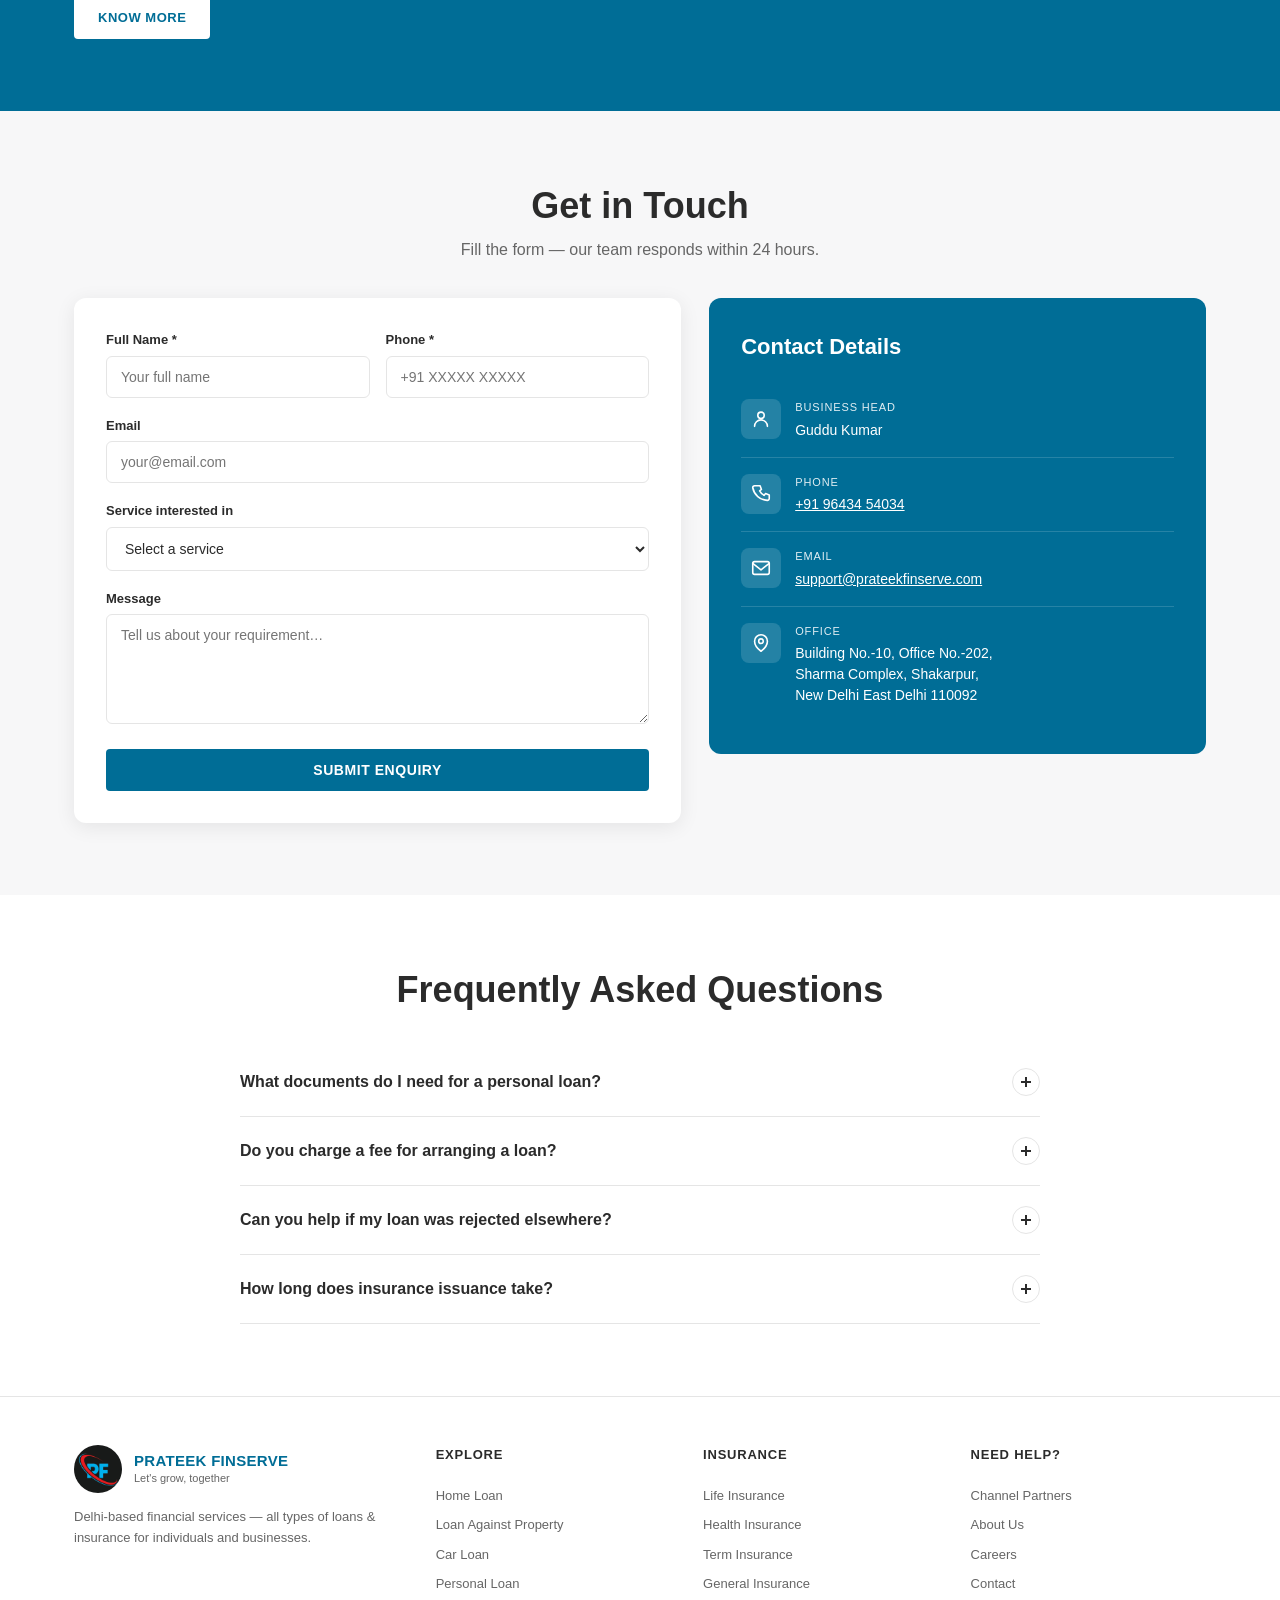
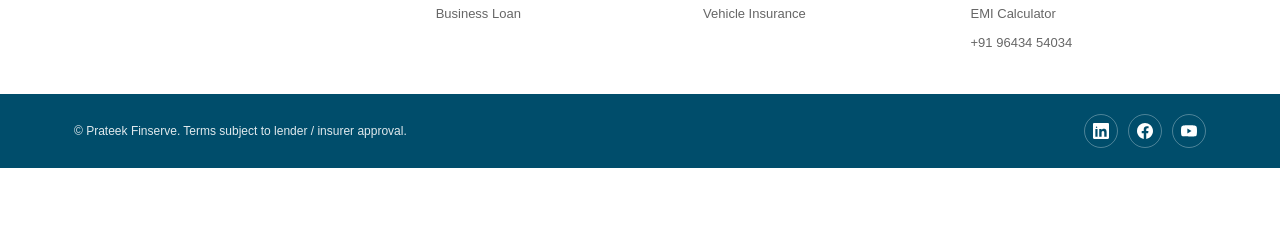
==== commit 791eb1c6: "Refactor navigation structure across multiple pages to enhance user experience. Implement dropdown m" ====
--- a/index.html
+++ b/index.html
@@ -41,14 +41,12 @@
         <span>Loans &amp; Insurance</span>
       </div>
     </a>
-    <ul class="nav-main">
+        <ul class="nav-main">
       <li>
         <button type="button">Explore Products &#9662;</button>
         <div class="dropdown">
           <a href="/loans">All Loans</a>
           <a href="/insurance">All Insurance</a>
-          <a href="/contact#loan-enquiry">Loan Enquiry</a>
-          <a href="/contact#partner-enquiry">DSA / Partner Enquiry</a>
           <a href="/loans#home">Home Loan</a>
           <a href="/loans#personal">Personal Loan</a>
           <a href="/insurance#health">Health Insurance</a>
@@ -65,7 +63,13 @@
           <a href="careers.html">Careers</a>
         </div>
       </li>
-      <li><a href="/contact">Apply Now</a></li>
+      <li>
+        <button type="button">Apply Now &#9662;</button>
+        <div class="dropdown">
+          <a href="contact.html#loan-enquiry">Customer Loan Enquiry</a>
+          <a href="contact.html#partner-enquiry">Channel Partner / DSA</a>
+        </div>
+      </li>
     </ul>
     <div class="header-actions">
       <a href="/contact" class="btn-login">Contact</a>
@@ -123,8 +127,6 @@
         <ul class="mobile-nav-sub">
           <li><a href="/loans">All Loans</a></li>
           <li><a href="/insurance">All Insurance</a></li>
-          <li><a href="/contact#loan-enquiry">Loan Enquiry</a></li>
-          <li><a href="/contact#partner-enquiry">DSA / Partner Enquiry</a></li>
           <li><a href="/loans#home">Home Loan</a></li>
           <li><a href="/loans#personal">Personal Loan</a></li>
           <li><a href="/insurance#health">Health Insurance</a></li>
@@ -141,7 +143,13 @@
           <li><a href="careers.html">Careers</a></li>
         </ul>
       </li>
-      <li><a href="/contact">Contact / Apply</a></li>
+      <li class="mobile-nav-group">
+        <button type="button" class="mobile-nav-toggle" aria-expanded="false">Apply Now &#9662;</button>
+        <ul class="mobile-nav-sub">
+          <li><a href="contact.html#loan-enquiry">Customer Loan Enquiry</a></li>
+          <li><a href="contact.html#partner-enquiry">Channel Partner / DSA</a></li>
+        </ul>
+      </li>
     </ul>
   </div>
 </div>
@@ -919,11 +927,17 @@
   <div class="footer-bottom">
     <div class="container footer-bottom-inner">
       <span>© <span data-year></span> Prateek Finserve. Terms subject to lender / insurer approval.</span>
-      <div class="footer-social">
-        <a href="https://www.linkedin.com/in/guddu-kumar-686721104/" target="_blank" rel="noopener" aria-label="LinkedIn">in</a>
-        <a href="https://www.facebook.com/profile.php?id=61588281442556" target="_blank" rel="noopener" aria-label="Facebook">f</a>
-      </div>
-    </div>
+      <div class="footer-social social-links" aria-label="Social media">
+        <a href="https://www.linkedin.com/in/guddu-kumar-686721104/" target="_blank" rel="noopener noreferrer" aria-label="LinkedIn">
+          <svg class="ico ico-social" viewBox="0 0 24 24" fill="currentColor" aria-hidden="true"><path d="M20.447 20.452h-3.554v-5.569c0-1.328-.027-3.037-1.852-3.037-1.853 0-2.136 1.445-2.136 2.939v5.667H9.351V9h3.414v1.561h.046c.477-.9 1.637-1.85 3.37-1.85 3.601 0 4.267 2.37 4.267 5.455v6.286zM5.337 7.433a-1.116 1.116 0 0 1 0-2.232 1.116 1.116 0 0 1 0 2.232zM6.813 20.452H3.555V9h3.258v11.452zM22.225 0H1.771C.792 0 0 .774 0 1.729v20.542C0 23.227.792 24 1.771 24h20.451C23.2 24 24 23.227 24 22.271V1.729C24 .774 23.2 0 22.222 0h.003z"/></svg>
+        </a>
+        <a href="https://www.facebook.com/profile.php?id=61588281442556" target="_blank" rel="noopener noreferrer" aria-label="Facebook">
+          <svg class="ico ico-social" viewBox="0 0 24 24" fill="currentColor" aria-hidden="true"><path d="M24 12.073c0-6.627-5.373-12-12-12s-12 5.373-12 12c0 5.99 4.388 10.954 10.125 11.854v-8.385H7.078v-3.47h3.047V9.43c0-3.007 1.792-4.669 4.533-4.669 1.312 0 2.686.235 2.686.235v2.953H15.83c-1.491 0-1.956.925-1.956 1.874v2.25h3.328l-.532 3.47h-2.796v8.385C19.612 23.027 24 18.062 24 12.073z"/></svg>
+        </a>
+        <a href="https://www.youtube.com/@prateekfinserve" target="_blank" rel="noopener noreferrer" aria-label="YouTube">
+          <svg class="ico ico-social" viewBox="0 0 24 24" fill="currentColor" aria-hidden="true"><path d="M23.498 6.186a3.016 3.016 0 0 0-2.122-2.136C19.505 3.545 12 3.545 12 3.545s-7.505 0-9.377.505A3.017 3.017 0 0 0 .502 6.186C0 8.07 0 12 0 12s0 3.93.502 5.814a3.016 3.016 0 0 0 2.122 2.136c1.871.505 9.376.505 9.376.505s7.505 0 9.377-.505a3.015 3.015 0 0 0 2.122-2.136C24 15.93 24 12 24 12s0-3.93-.502-5.814zM9.545 15.568V8.432L15.818 12l-6.273 3.568z"/></svg>
+        </a>
+      </div>
   </div>
 </footer>
 
--- a/css/style.css
+++ b/css/style.css
@@ -1,20 +1,25 @@
 /* =========================================================
    PRATEEK FINSERVE — clean layout
    Brand: logo cyan #00b1ef + accent red #e91c21
+   Accessible UI uses --brand-dark (#006d96) for text & surfaces
    ========================================================= */
 :root {
+  --brand-bright: #00b1ef;
   --brand: #00b1ef;
   --brand-deep: #0092c7;
   --brand-dark: #006d96;
+  --brand-darker: #004d6b;
+  --brand-hover: #005a7d;
+  --brand-dark-rgb: 0, 109, 150;
   --brand-rgb: 0, 177, 239;
   --accent: #e91c21;
   --accent-deep: #c4181c;
   --accent-rgb: 233, 28, 33;
-  /* Legacy aliases — existing styles keep working */
-  --maroon: var(--brand);
-  --maroon-deep: var(--brand-deep);
-  --maroon-dark: var(--brand-dark);
-  --cyan: var(--brand);
+  /* Legacy aliases — point to accessible brand for text & interactive UI */
+  --maroon: var(--brand-dark);
+  --maroon-deep: var(--brand-hover);
+  --maroon-dark: var(--brand-darker);
+  --cyan: var(--brand-dark);
   --pink-soft: #EFF9FE;
   --pink-mid: #D9F2FD;
   --lavender: #F5FAFD;
@@ -406,10 +411,10 @@
   font-weight: 700;
   letter-spacing: 0.06em;
   text-transform: uppercase;
-  color: var(--brand);
+  color: var(--brand-dark);
   background: rgba(255, 255, 255, 0.82);
   border-radius: 999px;
-  border: 1px solid rgba(0, 177, 239, 0.15);
+  border: 1px solid rgba(var(--brand-dark-rgb), 0.2);
   backdrop-filter: blur(6px);
 }
 
@@ -563,7 +568,7 @@
 .trust-stat__suffix {
   font-size: 0.72em;
   font-weight: 700;
-  color: rgba(255, 255, 255, 0.92);
+  color: rgba(255, 255, 255, 0.95);
 }
 
 .trust-stat__num {
@@ -575,7 +580,7 @@
   margin-top: 8px;
   font-size: 13px;
   font-weight: 500;
-  color: rgba(255, 255, 255, 0.82);
+  color: rgba(255, 255, 255, 0.92);
   letter-spacing: 0.01em;
 }
 
@@ -705,7 +710,7 @@
   border-radius: 50%;
   border: none;
   padding: 0;
-  background: rgba(0, 177, 239, 0.25);
+  background: rgba(var(--brand-dark-rgb), 0.3);
   cursor: pointer;
   transition: transform 0.2s, background 0.2s, width 0.2s;
 }
@@ -963,7 +968,7 @@
 }
 
 .section-maroon .section-head p {
-  color: rgba(255, 255, 255, 0.85);
+  color: rgba(255, 255, 255, 0.92);
 }
 
 .section-head.center {
@@ -1118,8 +1123,8 @@
   height: 56px;
   margin: 0 auto 16px;
   border-radius: 50%;
-  border: 1.5px solid rgba(0, 177, 239, 0.22);
-  background: rgba(0, 177, 239, 0.06);
+  border: 1.5px solid rgba(var(--brand-dark-rgb), 0.25);
+  background: rgba(var(--brand-dark-rgb), 0.08);
   color: var(--maroon);
   display: grid;
   place-items: center;
@@ -1160,8 +1165,8 @@
   height: 56px;
   margin: 0 auto 16px;
   border-radius: 50%;
-  border: 1.5px solid rgba(0, 177, 239, 0.22);
-  background: rgba(0, 177, 239, 0.06);
+  border: 1.5px solid rgba(var(--brand-dark-rgb), 0.25);
+  background: rgba(var(--brand-dark-rgb), 0.08);
   color: var(--maroon);
   display: grid;
   place-items: center;
@@ -1583,7 +1588,7 @@
 .form-group textarea:focus {
   outline: none;
   border-color: var(--maroon);
-  box-shadow: 0 0 0 3px rgba(0, 177, 239, 0.1);
+  box-shadow: 0 0 0 3px rgba(var(--brand-dark-rgb), 0.15);
 }
 
 .form-group textarea {
@@ -1675,7 +1680,7 @@
   font-size: 11px;
   text-transform: uppercase;
   letter-spacing: 0.08em;
-  opacity: 0.7;
+  opacity: 0.88;
   margin-bottom: 4px;
 }
 
@@ -1701,6 +1706,8 @@
   flex-wrap: wrap;
   gap: 10px;
   margin-bottom: 24px;
+  position: relative;
+  z-index: 20;
 }
 
 .contact-tab {
@@ -1713,29 +1720,63 @@
   color: var(--text-soft);
   cursor: pointer;
   transition: background 0.2s, color 0.2s, border-color 0.2s;
+  text-decoration: none;
+  line-height: 1.2;
+  font-family: inherit;
+  pointer-events: auto;
+  position: relative;
+  z-index: 1;
 }
 
 .contact-tab:hover {
-  border-color: rgba(0, 177, 239, 0.35);
-  color: var(--brand);
-}
-
-.contact-tab.active {
-  background: var(--brand);
+  border-color: rgba(var(--brand-dark-rgb), 0.45);
+  color: var(--brand-dark);
+}
+
+/* Tab highlight follows URL hash — stays in sync with visible form */
+.contact-form-tabs .contact-tab[href="#loan-enquiry"] {
+  background: var(--brand-dark);
   color: #fff;
-  border-color: var(--brand);
+  border-color: var(--brand-dark);
+}
+
+.container:has(#partner-enquiry:target) .contact-form-tabs .contact-tab[href="#loan-enquiry"] {
+  background: #fff;
+  color: var(--text-soft);
+  border-color: var(--border);
+}
+
+.container:has(#partner-enquiry:target) .contact-form-tabs .contact-tab[href="#partner-enquiry"] {
+  background: var(--brand-dark);
+  color: #fff;
+  border-color: var(--brand-dark);
+}
+
+.container:has(#partner-enquiry:target) .contact-form-tabs .contact-tab[href="#partner-enquiry"]:hover {
+  color: #fff;
 }
 
 .contact-form-panels {
   min-width: 0;
+  position: relative;
 }
 
 .contact-form-panel {
-  display: none;
-}
-
-.contact-form-panel.active {
-  display: block;
+  display: none !important;
+  scroll-margin-top: 100px;
+}
+
+.contact-form-panels .contact-form-panel[data-panel="loan"] {
+  display: block !important;
+}
+
+.contact-form-panels:has(#partner-enquiry:target) .contact-form-panel[data-panel="loan"] {
+  display: none !important;
+}
+
+.contact-form-panels:has(#partner-enquiry:target) .contact-form-panel[data-panel="partner"],
+#partner-enquiry:target {
+  display: block !important;
 }
 
 .form-intro {
@@ -2065,7 +2106,7 @@
 
 .footer-bottom {
   background: var(--maroon-dark);
-  color: rgba(255, 255, 255, 0.75);
+  color: rgba(255, 255, 255, 0.88);
   padding: 20px 0;
 }
 
@@ -2083,7 +2124,8 @@
   gap: 10px;
 }
 
-.footer-social a {
+.footer-social a,
+.social-links a {
   width: 34px;
   height: 34px;
   border-radius: 50%;
@@ -2092,13 +2134,36 @@
   align-items: center;
   justify-content: center;
   color: #fff;
-  font-weight: 700;
-  font-size: 13px;
-}
-
-.footer-social a:hover {
+  line-height: 0;
+  transition: background 0.2s, border-color 0.2s;
+}
+
+.footer-social a:hover,
+.social-links a:hover {
   background: var(--maroon);
   border-color: var(--maroon);
+}
+
+.footer-social .ico-social,
+.social-links .ico-social {
+  width: 16px;
+  height: 16px;
+  display: block;
+}
+
+.contact-side .social-links {
+  display: flex;
+  gap: 12px;
+  margin-top: 8px;
+}
+
+.contact-side .social-links a {
+  border-color: rgba(255, 255, 255, 0.35);
+}
+
+.contact-side .social-links a:hover {
+  background: rgba(255, 255, 255, 0.14);
+  border-color: rgba(255, 255, 255, 0.55);
 }
 
 /* ---------- STICKY BOTTOM BAR ---------- */
@@ -2169,7 +2234,7 @@
 }
 
 .sticky-bar a:last-child:hover {
-  background: var(--maroon-deep, #0092c7);
+  background: var(--maroon-deep);
 }
 
 /* ---------- MOBILE NAV ---------- */
@@ -2516,7 +2581,7 @@
 }
 
 .partner-logo:hover {
-  border-color: rgba(0, 177, 239, 0.28);
+  border-color: rgba(var(--brand-dark-rgb), 0.35);
   box-shadow: 0 6px 18px rgba(0, 0, 0, 0.05);
 }
 
@@ -2578,9 +2643,9 @@
 }
 
 .tech-pill:hover {
-  border-color: rgba(0, 177, 239, 0.35);
-  color: var(--maroon);
-  background: rgba(0, 177, 239, 0.05);
+  border-color: rgba(var(--brand-dark-rgb), 0.45);
+  color: var(--maroon);
+  background: rgba(var(--brand-dark-rgb), 0.08);
 }
 
 .partners-note {
@@ -3289,7 +3354,7 @@
 
 .career-badge {
   flex-shrink: 0;
-  background: rgba(0, 177, 239, 0.08);
+  background: rgba(var(--brand-dark-rgb), 0.1);
   color: var(--maroon);
   font-size: 11px;
   font-weight: 700;
@@ -3297,7 +3362,7 @@
   text-transform: uppercase;
   padding: 6px 12px;
   border-radius: 999px;
-  border: 1px solid rgba(0, 177, 239, 0.2);
+  border: 1px solid rgba(var(--brand-dark-rgb), 0.25);
 }
 
 .career-summary {
@@ -3356,7 +3421,7 @@
   align-items: flex-start;
   gap: 12px;
   background: var(--pink-soft);
-  border: 1px solid rgba(0, 177, 239, 0.15);
+  border: 1px solid rgba(var(--brand-dark-rgb), 0.18);
   border-radius: 8px;
   padding: 14px 16px;
   margin-bottom: 22px;
--- a/css/icons.css
+++ b/css/icons.css
@@ -55,3 +55,14 @@
 .sticky-bar a {
   font-size: 12px;
 }
+
+.social-links {
+  display: flex;
+  gap: 10px;
+}
+
+.social-links .ico-social {
+  width: 16px;
+  height: 16px;
+  display: block;
+}
